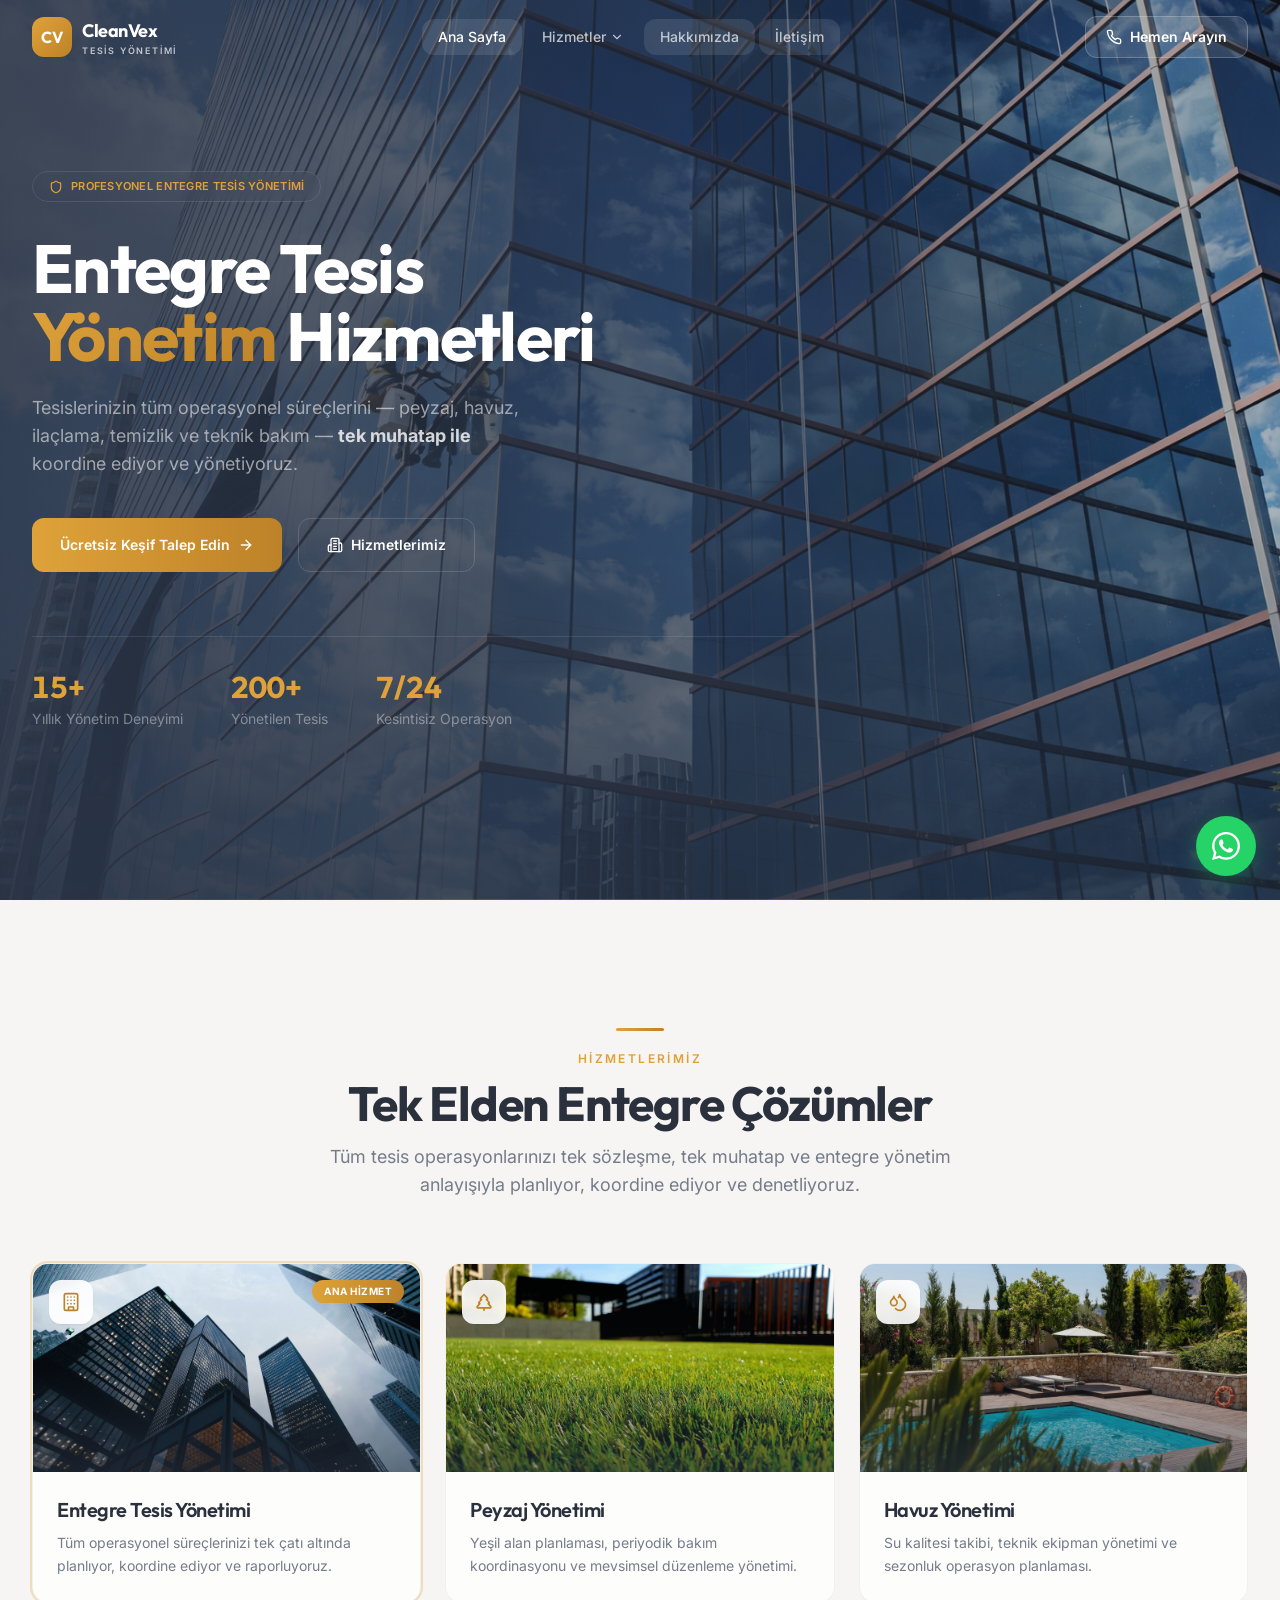
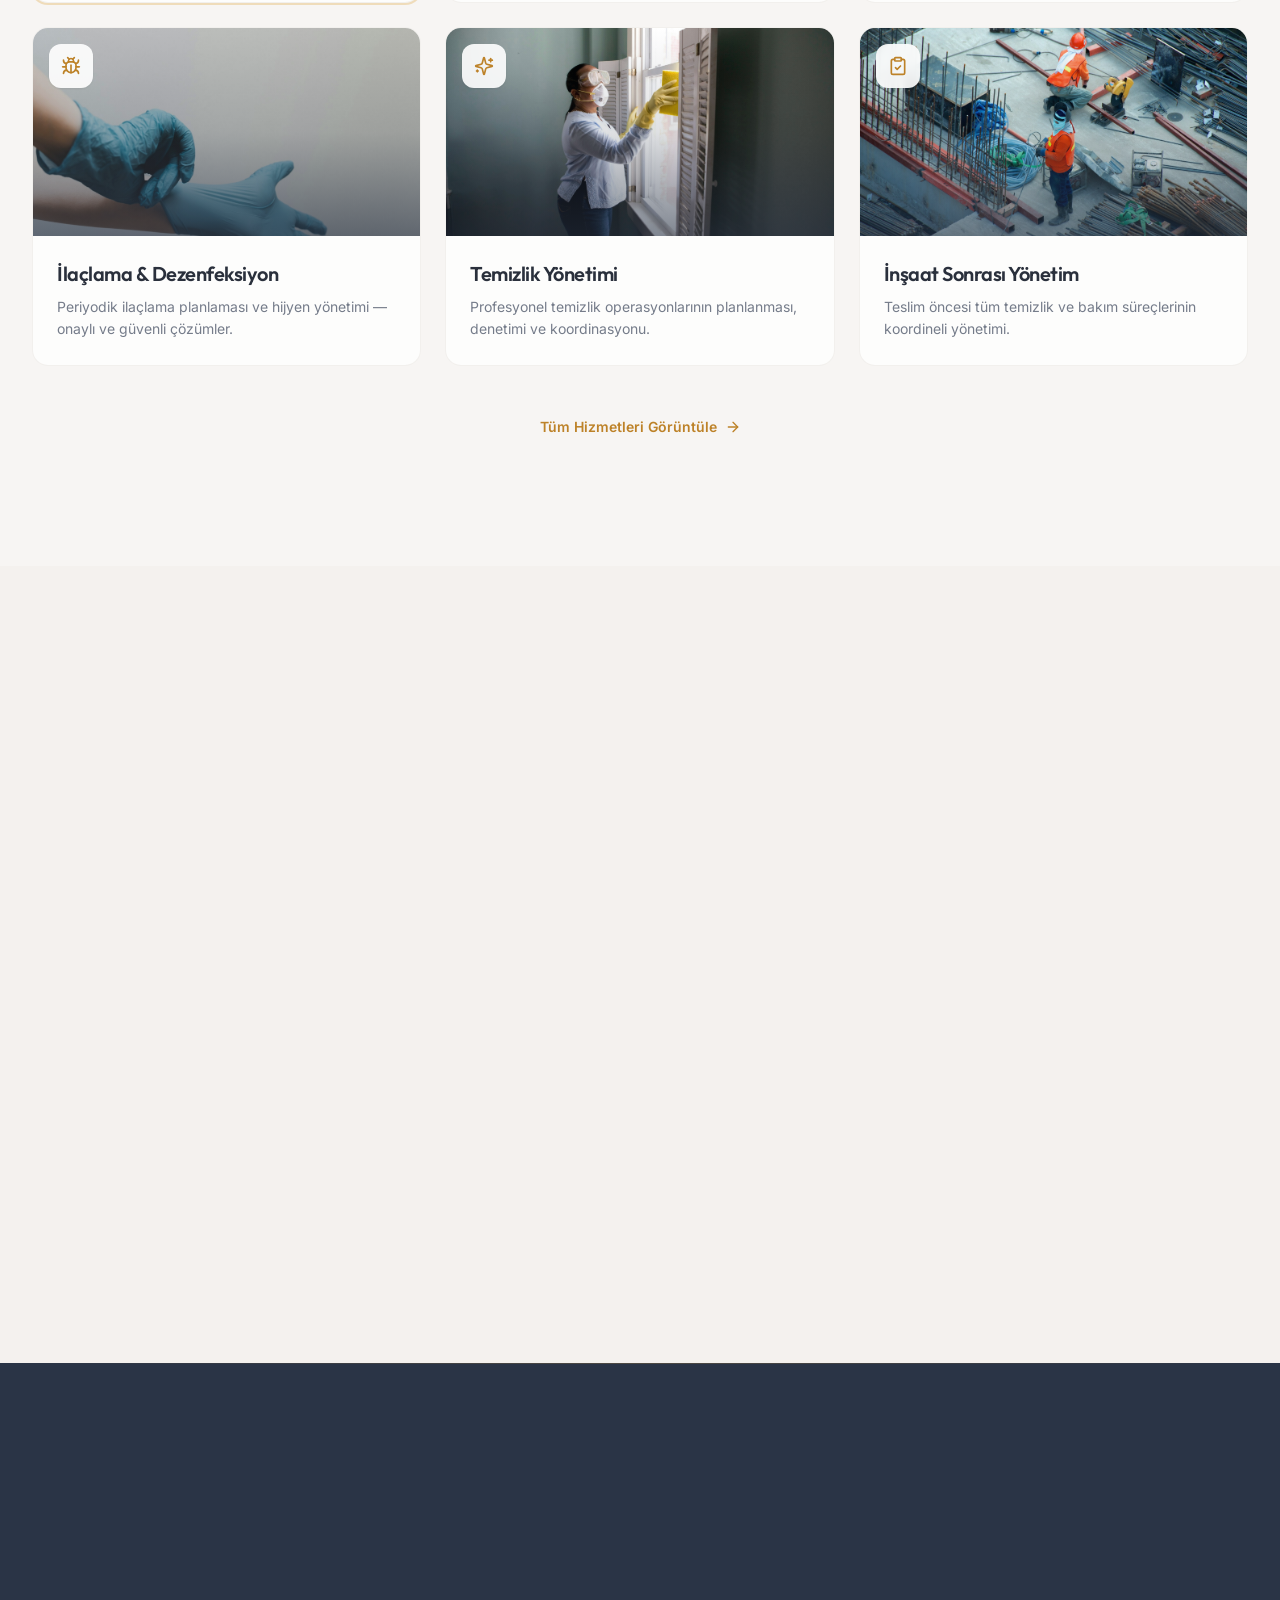
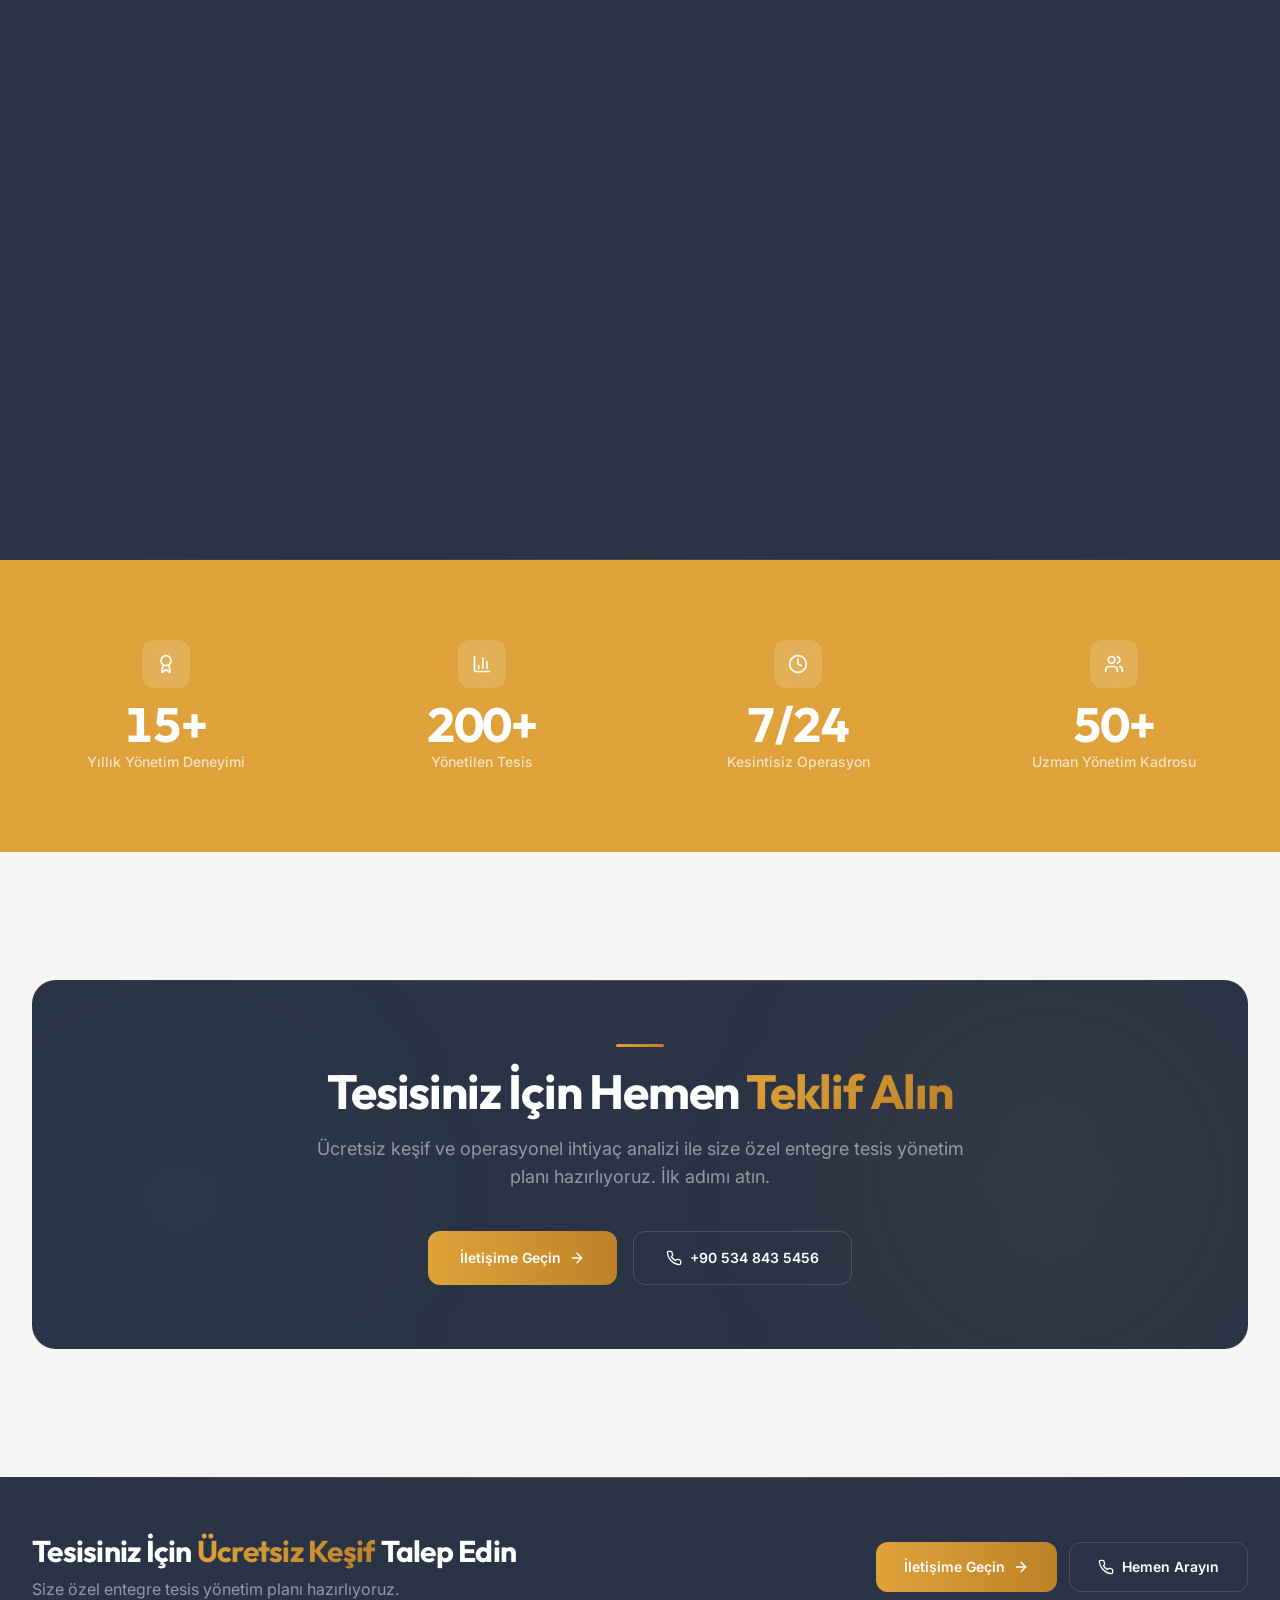
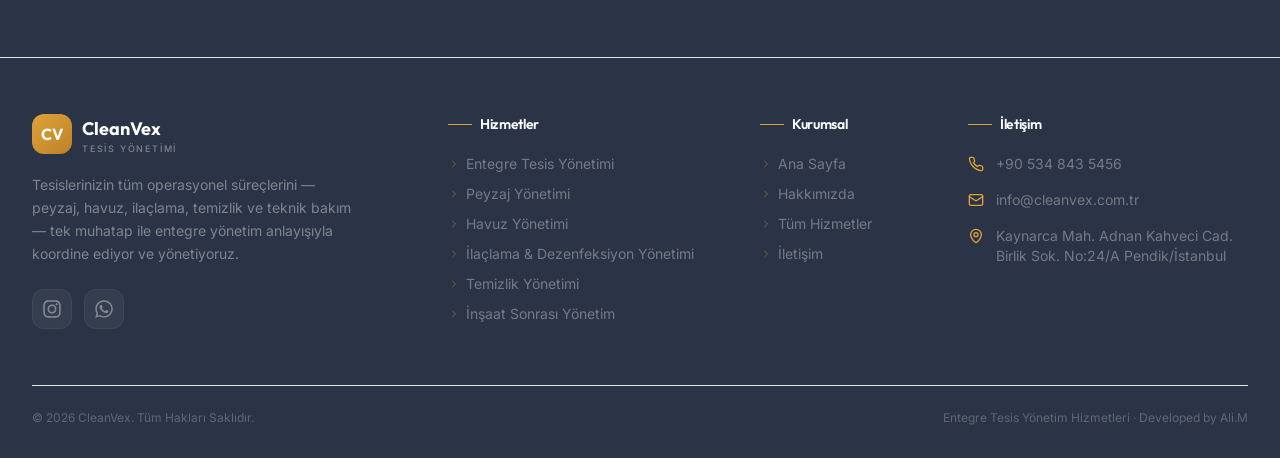
==== index.html @ 3279992d "Add files via upload" ====
<!doctype html>
<html lang="tr">
  <head>
    <meta charset="UTF-8" />
    <meta name="viewport" content="width=device-width, initial-scale=1.0" />
    <title>CleanVex — Entegre Tesis Yönetim Hizmetleri | Profesyonel Tesis Yönetimi</title>
    <meta name="description" content="CleanVex, tesislerinizin tüm operasyonel süreçlerini tek elden koordine eden profesyonel entegre tesis yönetim firmasıdır. Peyzaj, havuz, ilaçlama, temizlik ve teknik bakım — İstanbul merkezli, Türkiye genelinde hizmet." />
    <meta name="author" content="CleanVex - Entegre Tesis Yönetimi | Developed by Ali.M" />
    <meta name="keywords" content="entegre tesis yönetimi, profesyonel tesis yönetimi, facility management, operasyonel yönetim, peyzaj bakımı, havuz bakımı, ilaçlama, İstanbul, CleanVex" />

    <meta name="robots" content="index, follow" />
    <link rel="canonical" href="https://cleanvex.com.tr/" />

    <meta property="og:title" content="CleanVex — Profesyonel Entegre Tesis Yönetim Hizmetleri" />
    <meta property="og:description" content="Tesislerinizin tüm operasyonel süreçlerini tek muhatap, tek sözleşme ile koordine ediyor ve yönetiyoruz." />
    <meta property="og:type" content="website" />
    <meta property="og:url" content="https://cleanvex.com.tr" />
    <meta property="og:locale" content="tr_TR" />
    <meta property="og:site_name" content="CleanVex" />
    <meta property="og:image" content="https://cleanvex.com.tr/images/og-image.jpg" />

    <meta name="twitter:card" content="summary_large_image" />
    <meta name="twitter:title" content="CleanVex — Profesyonel Entegre Tesis Yönetim Hizmetleri" />
    <meta name="twitter:description" content="Tesislerinizin tüm operasyonel süreçlerini tek muhatap ile koordine ediyor ve yönetiyoruz." />
    <meta name="twitter:image" content="https://cleanvex.com.tr/images/og-image.jpg" />

    <link rel="icon" type="image/svg+xml" href="/favicon.svg" />
    <link rel="icon" type="image/x-icon" href="/favicon.ico" />
    <link rel="preconnect" href="https://fonts.googleapis.com" />
    <link rel="preconnect" href="https://fonts.gstatic.com" crossorigin />
    <script type="module" crossorigin src="/assets/index-vwR0eNtd.js"></script>
    <link rel="stylesheet" crossorigin href="/assets/index-T1l0cd9l.css">
  </head>

  <body>
    <div id="root"></div>
  </body>
</html>
---- assets/index-T1l0cd9l.css ----
@import"https://fonts.googleapis.com/css2?family=Inter:wght@300;400;500;600;700;800&family=Outfit:wght@400;500;600;700;800&display=swap";*,:before,:after{--tw-border-spacing-x: 0;--tw-border-spacing-y: 0;--tw-translate-x: 0;--tw-translate-y: 0;--tw-rotate: 0;--tw-skew-x: 0;--tw-skew-y: 0;--tw-scale-x: 1;--tw-scale-y: 1;--tw-pan-x: ;--tw-pan-y: ;--tw-pinch-zoom: ;--tw-scroll-snap-strictness: proximity;--tw-gradient-from-position: ;--tw-gradient-via-position: ;--tw-gradient-to-position: ;--tw-ordinal: ;--tw-slashed-zero: ;--tw-numeric-figure: ;--tw-numeric-spacing: ;--tw-numeric-fraction: ;--tw-ring-inset: ;--tw-ring-offset-width: 0px;--tw-ring-offset-color: #fff;--tw-ring-color: rgb(59 130 246 / .5);--tw-ring-offset-shadow: 0 0 #0000;--tw-ring-shadow: 0 0 #0000;--tw-shadow: 0 0 #0000;--tw-shadow-colored: 0 0 #0000;--tw-blur: ;--tw-brightness: ;--tw-contrast: ;--tw-grayscale: ;--tw-hue-rotate: ;--tw-invert: ;--tw-saturate: ;--tw-sepia: ;--tw-drop-shadow: ;--tw-backdrop-blur: ;--tw-backdrop-brightness: ;--tw-backdrop-contrast: ;--tw-backdrop-grayscale: ;--tw-backdrop-hue-rotate: ;--tw-backdrop-invert: ;--tw-backdrop-opacity: ;--tw-backdrop-saturate: ;--tw-backdrop-sepia: ;--tw-contain-size: ;--tw-contain-layout: ;--tw-contain-paint: ;--tw-contain-style: }::backdrop{--tw-border-spacing-x: 0;--tw-border-spacing-y: 0;--tw-translate-x: 0;--tw-translate-y: 0;--tw-rotate: 0;--tw-skew-x: 0;--tw-skew-y: 0;--tw-scale-x: 1;--tw-scale-y: 1;--tw-pan-x: ;--tw-pan-y: ;--tw-pinch-zoom: ;--tw-scroll-snap-strictness: proximity;--tw-gradient-from-position: ;--tw-gradient-via-position: ;--tw-gradient-to-position: ;--tw-ordinal: ;--tw-slashed-zero: ;--tw-numeric-figure: ;--tw-numeric-spacing: ;--tw-numeric-fraction: ;--tw-ring-inset: ;--tw-ring-offset-width: 0px;--tw-ring-offset-color: #fff;--tw-ring-color: rgb(59 130 246 / .5);--tw-ring-offset-shadow: 0 0 #0000;--tw-ring-shadow: 0 0 #0000;--tw-shadow: 0 0 #0000;--tw-shadow-colored: 0 0 #0000;--tw-blur: ;--tw-brightness: ;--tw-contrast: ;--tw-grayscale: ;--tw-hue-rotate: ;--tw-invert: ;--tw-saturate: ;--tw-sepia: ;--tw-drop-shadow: ;--tw-backdrop-blur: ;--tw-backdrop-brightness: ;--tw-backdrop-contrast: ;--tw-backdrop-grayscale: ;--tw-backdrop-hue-rotate: ;--tw-backdrop-invert: ;--tw-backdrop-opacity: ;--tw-backdrop-saturate: ;--tw-backdrop-sepia: ;--tw-contain-size: ;--tw-contain-layout: ;--tw-contain-paint: ;--tw-contain-style: }*,:before,:after{box-sizing:border-box;border-width:0;border-style:solid;border-color:#e5e7eb}:before,:after{--tw-content: ""}html,:host{line-height:1.5;-webkit-text-size-adjust:100%;-moz-tab-size:4;-o-tab-size:4;tab-size:4;font-family:Inter,system-ui,sans-serif;font-feature-settings:normal;font-variation-settings:normal;-webkit-tap-highlight-color:transparent}body{margin:0;line-height:inherit}hr{height:0;color:inherit;border-top-width:1px}abbr:where([title]){-webkit-text-decoration:underline dotted;text-decoration:underline dotted}h1,h2,h3,h4,h5,h6{font-size:inherit;font-weight:inherit}a{color:inherit;text-decoration:inherit}b,strong{font-weight:bolder}code,kbd,samp,pre{font-family:ui-monospace,SFMono-Regular,Menlo,Monaco,Consolas,Liberation Mono,Courier New,monospace;font-feature-settings:normal;font-variation-settings:normal;font-size:1em}small{font-size:80%}sub,sup{font-size:75%;line-height:0;position:relative;vertical-align:baseline}sub{bottom:-.25em}sup{top:-.5em}table{text-indent:0;border-color:inherit;border-collapse:collapse}button,input,optgroup,select,textarea{font-family:inherit;font-feature-settings:inherit;font-variation-settings:inherit;font-size:100%;font-weight:inherit;line-height:inherit;letter-spacing:inherit;color:inherit;margin:0;padding:0}button,select{text-transform:none}button,input:where([type=button]),input:where([type=reset]),input:where([type=submit]){-webkit-appearance:button;background-color:transparent;background-image:none}:-moz-focusring{outline:auto}:-moz-ui-invalid{box-shadow:none}progress{vertical-align:baseline}::-webkit-inner-spin-button,::-webkit-outer-spin-button{height:auto}[type=search]{-webkit-appearance:textfield;outline-offset:-2px}::-webkit-search-decoration{-webkit-appearance:none}::-webkit-file-upload-button{-webkit-appearance:button;font:inherit}summary{display:list-item}blockquote,dl,dd,h1,h2,h3,h4,h5,h6,hr,figure,p,pre{margin:0}fieldset{margin:0;padding:0}legend{padding:0}ol,ul,menu{list-style:none;margin:0;padding:0}dialog{padding:0}textarea{resize:vertical}input::-moz-placeholder,textarea::-moz-placeholder{opacity:1;color:#9ca3af}input::placeholder,textarea::placeholder{opacity:1;color:#9ca3af}button,[role=button]{cursor:pointer}:disabled{cursor:default}img,svg,video,canvas,audio,iframe,embed,object{display:block;vertical-align:middle}img,video{max-width:100%;height:auto}[hidden]:where(:not([hidden=until-found])){display:none}:root{--background: 36 20% 96%;--foreground: 220 18% 20%;--card: 36 18% 99%;--card-foreground: 220 18% 20%;--popover: 36 18% 99%;--popover-foreground: 220 18% 20%;--primary: 218 25% 22%;--primary-foreground: 36 20% 96%;--secondary: 36 22% 93%;--secondary-foreground: 218 20% 22%;--muted: 30 12% 91%;--muted-foreground: 220 8% 50%;--accent: 38 72% 55%;--accent-foreground: 220 22% 14%;--destructive: 0 72% 56%;--destructive-foreground: 0 0% 100%;--border: 30 14% 89%;--input: 30 14% 89%;--ring: 38 72% 55%;--radius: .75rem;--cv-navy: 218 25% 22%;--cv-navy-deep: 218 28% 16%;--cv-navy-light: 218 18% 32%;--cv-gold: 38 72% 55%;--cv-gold-light: 38 50% 93%;--cv-gold-dark: 36 65% 45%;--cv-emerald: 162 35% 42%;--cv-emerald-light: 162 28% 92%;--cv-teal: 172 35% 44%;--cv-warm-white: 36 20% 96%;--cv-warm-gray: 30 12% 91%;--cv-slate: 218 12% 45%;--sidebar-background: 0 0% 98%;--sidebar-foreground: 240 5.3% 26.1%;--sidebar-primary: 240 5.9% 10%;--sidebar-primary-foreground: 0 0% 98%;--sidebar-accent: 240 4.8% 95.9%;--sidebar-accent-foreground: 240 5.9% 10%;--sidebar-border: 220 13% 91%;--sidebar-ring: 217.2 91.2% 59.8%}*{border-color:hsl(var(--border))}body{background-color:hsl(var(--background));font-family:Inter,system-ui,sans-serif;color:hsl(var(--foreground));-webkit-font-smoothing:antialiased;-moz-osx-font-smoothing:grayscale}h1,h2,h3,h4,h5,h6{font-family:Outfit,system-ui,sans-serif;letter-spacing:-.025em}.container{width:100%;margin-right:auto;margin-left:auto;padding-right:2rem;padding-left:2rem}@media (min-width: 1400px){.container{max-width:1400px}}.sr-only{position:absolute;width:1px;height:1px;padding:0;margin:-1px;overflow:hidden;clip:rect(0,0,0,0);white-space:nowrap;border-width:0}.pointer-events-none{pointer-events:none}.pointer-events-auto{pointer-events:auto}.visible{visibility:visible}.invisible{visibility:hidden}.fixed{position:fixed}.absolute{position:absolute}.relative{position:relative}.inset-0{top:0;right:0;bottom:0;left:0}.inset-x-0{left:0;right:0}.inset-y-0{top:0;bottom:0}.-bottom-12{bottom:-3rem}.-bottom-3{bottom:-.75rem}.-bottom-6{bottom:-1.5rem}.-left-12{left:-3rem}.-left-3{left:-.75rem}.-right-12{right:-3rem}.-right-2{right:-.5rem}.-right-3{right:-.75rem}.-top-12{top:-3rem}.-top-3{top:-.75rem}.bottom-0{bottom:0}.bottom-4{bottom:1rem}.bottom-6{bottom:1.5rem}.left-0{left:0}.left-1{left:.25rem}.left-1\/2{left:50%}.left-2{left:.5rem}.left-4{left:1rem}.left-\[50\%\]{left:50%}.right-0{right:0}.right-1{right:.25rem}.right-2{right:.5rem}.right-3{right:.75rem}.right-4{right:1rem}.right-6{right:1.5rem}.right-\[10\%\]{right:10%}.top-0{top:0}.top-1\.5{top:.375rem}.top-1\/2{top:50%}.top-1\/4{top:25%}.top-2{top:.5rem}.top-3\.5{top:.875rem}.top-4{top:1rem}.top-\[1px\]{top:1px}.top-\[50\%\]{top:50%}.top-\[60\%\]{top:60%}.top-full{top:100%}.z-10{z-index:10}.z-20{z-index:20}.z-50{z-index:50}.z-\[100\]{z-index:100}.z-\[1\]{z-index:1}.z-\[60\]{z-index:60}.-mx-1{margin-left:-.25rem;margin-right:-.25rem}.mx-2{margin-left:.5rem;margin-right:.5rem}.mx-3\.5{margin-left:.875rem;margin-right:.875rem}.mx-auto{margin-left:auto;margin-right:auto}.my-0\.5{margin-top:.125rem;margin-bottom:.125rem}.my-1{margin-top:.25rem;margin-bottom:.25rem}.-ml-4{margin-left:-1rem}.-mt-4{margin-top:-1rem}.mb-0\.5{margin-bottom:.125rem}.mb-1{margin-bottom:.25rem}.mb-10{margin-bottom:2.5rem}.mb-14{margin-bottom:3.5rem}.mb-16{margin-bottom:4rem}.mb-2{margin-bottom:.5rem}.mb-3{margin-bottom:.75rem}.mb-4{margin-bottom:1rem}.mb-5{margin-bottom:1.25rem}.mb-6{margin-bottom:1.5rem}.mb-7{margin-bottom:1.75rem}.mb-8{margin-bottom:2rem}.ml-1{margin-left:.25rem}.ml-4{margin-left:1rem}.ml-auto{margin-left:auto}.mr-2{margin-right:.5rem}.mt-0\.5{margin-top:.125rem}.mt-1{margin-top:.25rem}.mt-1\.5{margin-top:.375rem}.mt-10{margin-top:2.5rem}.mt-12{margin-top:3rem}.mt-16{margin-top:4rem}.mt-2{margin-top:.5rem}.mt-24{margin-top:6rem}.mt-4{margin-top:1rem}.mt-auto{margin-top:auto}.block{display:block}.flex{display:flex}.inline-flex{display:inline-flex}.table{display:table}.grid{display:grid}.hidden{display:none}.aspect-square{aspect-ratio:1 / 1}.aspect-video{aspect-ratio:16 / 9}.size-4{width:1rem;height:1rem}.h-1\.5{height:.375rem}.h-10{height:2.5rem}.h-11{height:2.75rem}.h-12{height:3rem}.h-2{height:.5rem}.h-2\.5{height:.625rem}.h-20{height:5rem}.h-24{height:6rem}.h-3{height:.75rem}.h-3\.5{height:.875rem}.h-4{height:1rem}.h-5{height:1.25rem}.h-52{height:13rem}.h-6{height:1.5rem}.h-60{height:15rem}.h-64{height:16rem}.h-7{height:1.75rem}.h-8{height:2rem}.h-9{height:2.25rem}.h-\[1px\]{height:1px}.h-\[300px\]{height:300px}.h-\[380px\]{height:380px}.h-\[400px\]{height:400px}.h-\[500px\]{height:500px}.h-\[52px\]{height:52px}.h-\[600px\]{height:600px}.h-\[60px\]{height:60px}.h-\[var\(--radix-navigation-menu-viewport-height\)\]{height:var(--radix-navigation-menu-viewport-height)}.h-\[var\(--radix-select-trigger-height\)\]{height:var(--radix-select-trigger-height)}.h-auto{height:auto}.h-full{height:100%}.h-px{height:1px}.h-svh{height:100svh}.max-h-96{max-height:24rem}.max-h-\[300px\]{max-height:300px}.max-h-screen{max-height:100vh}.min-h-0{min-height:0px}.min-h-\[100px\]{min-height:100px}.min-h-\[240px\]{min-height:240px}.min-h-\[380px\]{min-height:380px}.min-h-\[80px\]{min-height:80px}.min-h-screen{min-height:100vh}.min-h-svh{min-height:100svh}.w-0{width:0px}.w-1{width:.25rem}.w-10{width:2.5rem}.w-11{width:2.75rem}.w-12{width:3rem}.w-2{width:.5rem}.w-2\.5{width:.625rem}.w-20{width:5rem}.w-24{width:6rem}.w-3{width:.75rem}.w-3\.5{width:.875rem}.w-3\/4{width:75%}.w-4{width:1rem}.w-5{width:1.25rem}.w-6{width:1.5rem}.w-64{width:16rem}.w-7{width:1.75rem}.w-72{width:18rem}.w-8{width:2rem}.w-9{width:2.25rem}.w-\[--sidebar-width\]{width:var(--sidebar-width)}.w-\[100px\]{width:100px}.w-\[1px\]{width:1px}.w-\[300px\]{width:300px}.w-\[320px\]{width:320px}.w-\[400px\]{width:400px}.w-\[500px\]{width:500px}.w-\[52px\]{width:52px}.w-\[600px\]{width:600px}.w-\[60px\]{width:60px}.w-\[85\%\]{width:85%}.w-auto{width:auto}.w-full{width:100%}.w-max{width:-moz-max-content;width:max-content}.w-px{width:1px}.min-w-0{min-width:0px}.min-w-5{min-width:1.25rem}.min-w-\[12rem\]{min-width:12rem}.min-w-\[260px\]{min-width:260px}.min-w-\[8rem\]{min-width:8rem}.min-w-\[var\(--radix-select-trigger-width\)\]{min-width:var(--radix-select-trigger-width)}.max-w-2xl{max-width:42rem}.max-w-\[--skeleton-width\]{max-width:var(--skeleton-width)}.max-w-\[380px\]{max-width:380px}.max-w-\[85\%\]{max-width:85%}.max-w-lg{max-width:32rem}.max-w-max{max-width:-moz-max-content;max-width:max-content}.max-w-md{max-width:28rem}.max-w-xl{max-width:36rem}.max-w-xs{max-width:20rem}.flex-1{flex:1 1 0%}.shrink-0{flex-shrink:0}.grow{flex-grow:1}.grow-0{flex-grow:0}.basis-full{flex-basis:100%}.caption-bottom{caption-side:bottom}.border-collapse{border-collapse:collapse}.-translate-x-1\/2{--tw-translate-x: -50%;transform:translate(var(--tw-translate-x),var(--tw-translate-y)) rotate(var(--tw-rotate)) skew(var(--tw-skew-x)) skewY(var(--tw-skew-y)) scaleX(var(--tw-scale-x)) scaleY(var(--tw-scale-y))}.-translate-x-px{--tw-translate-x: -1px;transform:translate(var(--tw-translate-x),var(--tw-translate-y)) rotate(var(--tw-rotate)) skew(var(--tw-skew-x)) skewY(var(--tw-skew-y)) scaleX(var(--tw-scale-x)) scaleY(var(--tw-scale-y))}.-translate-y-1\/2{--tw-translate-y: -50%;transform:translate(var(--tw-translate-x),var(--tw-translate-y)) rotate(var(--tw-rotate)) skew(var(--tw-skew-x)) skewY(var(--tw-skew-y)) scaleX(var(--tw-scale-x)) scaleY(var(--tw-scale-y))}.-translate-y-2{--tw-translate-y: -.5rem;transform:translate(var(--tw-translate-x),var(--tw-translate-y)) rotate(var(--tw-rotate)) skew(var(--tw-skew-x)) skewY(var(--tw-skew-y)) scaleX(var(--tw-scale-x)) scaleY(var(--tw-scale-y))}.translate-x-\[-50\%\]{--tw-translate-x: -50%;transform:translate(var(--tw-translate-x),var(--tw-translate-y)) rotate(var(--tw-rotate)) skew(var(--tw-skew-x)) skewY(var(--tw-skew-y)) scaleX(var(--tw-scale-x)) scaleY(var(--tw-scale-y))}.translate-x-px{--tw-translate-x: 1px;transform:translate(var(--tw-translate-x),var(--tw-translate-y)) rotate(var(--tw-rotate)) skew(var(--tw-skew-x)) skewY(var(--tw-skew-y)) scaleX(var(--tw-scale-x)) scaleY(var(--tw-scale-y))}.translate-y-0{--tw-translate-y: 0px;transform:translate(var(--tw-translate-x),var(--tw-translate-y)) rotate(var(--tw-rotate)) skew(var(--tw-skew-x)) skewY(var(--tw-skew-y)) scaleX(var(--tw-scale-x)) scaleY(var(--tw-scale-y))}.translate-y-2{--tw-translate-y: .5rem;transform:translate(var(--tw-translate-x),var(--tw-translate-y)) rotate(var(--tw-rotate)) skew(var(--tw-skew-x)) skewY(var(--tw-skew-y)) scaleX(var(--tw-scale-x)) scaleY(var(--tw-scale-y))}.translate-y-\[-50\%\]{--tw-translate-y: -50%;transform:translate(var(--tw-translate-x),var(--tw-translate-y)) rotate(var(--tw-rotate)) skew(var(--tw-skew-x)) skewY(var(--tw-skew-y)) scaleX(var(--tw-scale-x)) scaleY(var(--tw-scale-y))}.rotate-180{--tw-rotate: 180deg;transform:translate(var(--tw-translate-x),var(--tw-translate-y)) rotate(var(--tw-rotate)) skew(var(--tw-skew-x)) skewY(var(--tw-skew-y)) scaleX(var(--tw-scale-x)) scaleY(var(--tw-scale-y))}.rotate-45{--tw-rotate: 45deg;transform:translate(var(--tw-translate-x),var(--tw-translate-y)) rotate(var(--tw-rotate)) skew(var(--tw-skew-x)) skewY(var(--tw-skew-y)) scaleX(var(--tw-scale-x)) scaleY(var(--tw-scale-y))}.rotate-90{--tw-rotate: 90deg;transform:translate(var(--tw-translate-x),var(--tw-translate-y)) rotate(var(--tw-rotate)) skew(var(--tw-skew-x)) skewY(var(--tw-skew-y)) scaleX(var(--tw-scale-x)) scaleY(var(--tw-scale-y))}.scale-105{--tw-scale-x: 1.05;--tw-scale-y: 1.05;transform:translate(var(--tw-translate-x),var(--tw-translate-y)) rotate(var(--tw-rotate)) skew(var(--tw-skew-x)) skewY(var(--tw-skew-y)) scaleX(var(--tw-scale-x)) scaleY(var(--tw-scale-y))}.transform{transform:translate(var(--tw-translate-x),var(--tw-translate-y)) rotate(var(--tw-rotate)) skew(var(--tw-skew-x)) skewY(var(--tw-skew-y)) scaleX(var(--tw-scale-x)) scaleY(var(--tw-scale-y))}@keyframes pulse{50%{opacity:.5}}.animate-pulse{animation:pulse 2s cubic-bezier(.4,0,.6,1) infinite}@keyframes spin{to{transform:rotate(360deg)}}.animate-spin{animation:spin 1s linear infinite}.cursor-default{cursor:default}.cursor-pointer{cursor:pointer}.touch-none{touch-action:none}.select-none{-webkit-user-select:none;-moz-user-select:none;user-select:none}.resize-none{resize:none}.list-none{list-style-type:none}.grid-cols-2{grid-template-columns:repeat(2,minmax(0,1fr))}.flex-row{flex-direction:row}.flex-col{flex-direction:column}.flex-col-reverse{flex-direction:column-reverse}.flex-wrap{flex-wrap:wrap}.items-start{align-items:flex-start}.items-end{align-items:flex-end}.items-center{align-items:center}.items-stretch{align-items:stretch}.justify-center{justify-content:center}.justify-between{justify-content:space-between}.gap-0{gap:0px}.gap-0\.5{gap:.125rem}.gap-1{gap:.25rem}.gap-1\.5{gap:.375rem}.gap-10{gap:2.5rem}.gap-12{gap:3rem}.gap-2{gap:.5rem}.gap-2\.5{gap:.625rem}.gap-3{gap:.75rem}.gap-4{gap:1rem}.gap-5{gap:1.25rem}.gap-6{gap:1.5rem}.gap-8{gap:2rem}.space-x-1>:not([hidden])~:not([hidden]){--tw-space-x-reverse: 0;margin-right:calc(.25rem * var(--tw-space-x-reverse));margin-left:calc(.25rem * calc(1 - var(--tw-space-x-reverse)))}.space-x-4>:not([hidden])~:not([hidden]){--tw-space-x-reverse: 0;margin-right:calc(1rem * var(--tw-space-x-reverse));margin-left:calc(1rem * calc(1 - var(--tw-space-x-reverse)))}.space-y-1>:not([hidden])~:not([hidden]){--tw-space-y-reverse: 0;margin-top:calc(.25rem * calc(1 - var(--tw-space-y-reverse)));margin-bottom:calc(.25rem * var(--tw-space-y-reverse))}.space-y-1\.5>:not([hidden])~:not([hidden]){--tw-space-y-reverse: 0;margin-top:calc(.375rem * calc(1 - var(--tw-space-y-reverse)));margin-bottom:calc(.375rem * var(--tw-space-y-reverse))}.space-y-2>:not([hidden])~:not([hidden]){--tw-space-y-reverse: 0;margin-top:calc(.5rem * calc(1 - var(--tw-space-y-reverse)));margin-bottom:calc(.5rem * var(--tw-space-y-reverse))}.space-y-3>:not([hidden])~:not([hidden]){--tw-space-y-reverse: 0;margin-top:calc(.75rem * calc(1 - var(--tw-space-y-reverse)));margin-bottom:calc(.75rem * var(--tw-space-y-reverse))}.space-y-4>:not([hidden])~:not([hidden]){--tw-space-y-reverse: 0;margin-top:calc(1rem * calc(1 - var(--tw-space-y-reverse)));margin-bottom:calc(1rem * var(--tw-space-y-reverse))}.space-y-6>:not([hidden])~:not([hidden]){--tw-space-y-reverse: 0;margin-top:calc(1.5rem * calc(1 - var(--tw-space-y-reverse)));margin-bottom:calc(1.5rem * var(--tw-space-y-reverse))}.overflow-auto{overflow:auto}.overflow-hidden{overflow:hidden}.overflow-y-auto{overflow-y:auto}.overflow-x-hidden{overflow-x:hidden}.whitespace-nowrap{white-space:nowrap}.break-words{overflow-wrap:break-word}.rounded-2xl{border-radius:1rem}.rounded-3xl{border-radius:1.5rem}.rounded-\[2px\]{border-radius:2px}.rounded-\[inherit\]{border-radius:inherit}.rounded-full{border-radius:9999px}.rounded-lg{border-radius:var(--radius)}.rounded-md{border-radius:calc(var(--radius) - 2px)}.rounded-sm{border-radius:calc(var(--radius) - 4px)}.rounded-xl{border-radius:.75rem}.rounded-t-\[10px\]{border-top-left-radius:10px;border-top-right-radius:10px}.rounded-tl-none{border-top-left-radius:0}.rounded-tl-sm{border-top-left-radius:calc(var(--radius) - 4px)}.border{border-width:1px}.border-2{border-width:2px}.border-\[1\.5px\]{border-width:1.5px}.border-y{border-top-width:1px;border-bottom-width:1px}.border-b{border-bottom-width:1px}.border-l{border-left-width:1px}.border-l-2{border-left-width:2px}.border-r{border-right-width:1px}.border-t{border-top-width:1px}.border-dashed{border-style:dashed}.border-\[--color-border\]{border-color:var(--color-border)}.border-border{border-color:hsl(var(--border))}.border-border\/40{border-color:hsl(var(--border) / .4)}.border-border\/50{border-color:hsl(var(--border) / .5)}.border-border\/60{border-color:hsl(var(--border) / .6)}.border-cv-gold\/20{border-color:hsl(var(--cv-gold) / .2)}.border-destructive{border-color:hsl(var(--destructive))}.border-destructive\/50{border-color:hsl(var(--destructive) / .5)}.border-input{border-color:hsl(var(--input))}.border-primary{border-color:hsl(var(--primary))}.border-sidebar-border{border-color:hsl(var(--sidebar-border))}.border-transparent{border-color:transparent}.border-white\/10{border-color:#ffffff1a}.border-white\/15{border-color:#ffffff26}.border-white\/20{border-color:#fff3}.border-white\/5{border-color:#ffffff0d}.border-l-transparent{border-left-color:transparent}.border-t-transparent{border-top-color:transparent}.bg-\[\#075E54\]{--tw-bg-opacity: 1;background-color:rgb(7 94 84 / var(--tw-bg-opacity, 1))}.bg-\[\#25D366\]{--tw-bg-opacity: 1;background-color:rgb(37 211 102 / var(--tw-bg-opacity, 1))}.bg-\[\#ECE5DD\]{--tw-bg-opacity: 1;background-color:rgb(236 229 221 / var(--tw-bg-opacity, 1))}.bg-\[--color-bg\]{background-color:var(--color-bg)}.bg-accent{background-color:hsl(var(--accent))}.bg-background{background-color:hsl(var(--background))}.bg-background\/95{background-color:hsl(var(--background) / .95)}.bg-black\/40{background-color:#0006}.bg-black\/80{background-color:#000c}.bg-border{background-color:hsl(var(--border))}.bg-card{background-color:hsl(var(--card))}.bg-cv-gold{background-color:hsl(var(--cv-gold))}.bg-cv-gold\/10{background-color:hsl(var(--cv-gold) / .1)}.bg-cv-gold\/5{background-color:hsl(var(--cv-gold) / .05)}.bg-cv-navy{background-color:hsl(var(--cv-navy))}.bg-cv-teal\/5{background-color:hsl(var(--cv-teal) / .05)}.bg-destructive{background-color:hsl(var(--destructive))}.bg-foreground{background-color:hsl(var(--foreground))}.bg-muted{background-color:hsl(var(--muted))}.bg-muted\/50{background-color:hsl(var(--muted) / .5)}.bg-popover{background-color:hsl(var(--popover))}.bg-primary{background-color:hsl(var(--primary))}.bg-secondary{background-color:hsl(var(--secondary))}.bg-secondary\/40{background-color:hsl(var(--secondary) / .4)}.bg-secondary\/50{background-color:hsl(var(--secondary) / .5)}.bg-secondary\/60{background-color:hsl(var(--secondary) / .6)}.bg-secondary\/70{background-color:hsl(var(--secondary) / .7)}.bg-sidebar{background-color:hsl(var(--sidebar-background))}.bg-sidebar-border{background-color:hsl(var(--sidebar-border))}.bg-transparent{background-color:transparent}.bg-white{--tw-bg-opacity: 1;background-color:rgb(255 255 255 / var(--tw-bg-opacity, 1))}.bg-white\/10{background-color:#ffffff1a}.bg-white\/15{background-color:#ffffff26}.bg-white\/20{background-color:#fff3}.bg-white\/5{background-color:#ffffff0d}.bg-white\/90{background-color:#ffffffe6}.bg-\[url\(\'data\:image\/svg\+xml\,\%3Csvg\%20width\%3D\%2260\%22\%20height\%3D\%2260\%22\%20viewBox\%3D\%220\%200\%2060\%2060\%22\%20xmlns\%3D\%22http\%3A\/\/www\.w3\.org\/2000\/svg\%22\%3E\%3Cg\%20fill\%3D\%22none\%22\%20fill-rule\%3D\%22evenodd\%22\%3E\%3Cg\%20fill\%3D\%22\%23ffffff\%22\%20fill-opacity\%3D\%220\.05\%22\%3E\%3Cpath\%20d\%3D\%22M36\%2034v-4h-2v4h-4v2h4v4h2v-4h4v-2h-4zm0-30V0h-2v4h-4v2h4v4h2V6h4V4h-4zM6\%2034v-4H4v4H0v2h4v4h2v-4h4v-2H6zM6\%204V0H4v4H0v2h4v4h2V6h4V4H6z\%22\/\%3E\%3C\/g\%3E\%3C\/g\%3E\%3C\/svg\%3E\'\)\]{background-image:url(data:image/svg+xml,%3Csvg%20width%3D%2260%22%20height%3D%2260%22%20viewBox%3D%220%200%2060%2060%22%20xmlns%3D%22http%3A//www.w3.org/2000/svg%22%3E%3Cg%20fill%3D%22none%22%20fill-rule%3D%22evenodd%22%3E%3Cg%20fill%3D%22%23ffffff%22%20fill-opacity%3D%220.05%22%3E%3Cpath%20d%3D%22M36%2034v-4h-2v4h-4v2h4v4h2v-4h4v-2h-4zm0-30V0h-2v4h-4v2h4v4h2V6h4V4h-4zM6%2034v-4H4v4H0v2h4v4h2v-4h4v-2H6zM6%204V0H4v4H0v2h4v4h2V6h4V4H6z%22/%3E%3C/g%3E%3C/g%3E%3C/svg%3E)}.bg-gradient-to-br{background-image:linear-gradient(to bottom right,var(--tw-gradient-stops))}.bg-gradient-to-r{background-image:linear-gradient(to right,var(--tw-gradient-stops))}.bg-gradient-to-t{background-image:linear-gradient(to top,var(--tw-gradient-stops))}.from-cv-gold{--tw-gradient-from: hsl(var(--cv-gold)) var(--tw-gradient-from-position);--tw-gradient-to: hsl(var(--cv-gold) / 0) var(--tw-gradient-to-position);--tw-gradient-stops: var(--tw-gradient-from), var(--tw-gradient-to)}.from-cv-gold\/30{--tw-gradient-from: hsl(var(--cv-gold) / .3) var(--tw-gradient-from-position);--tw-gradient-to: hsl(var(--cv-gold) / 0) var(--tw-gradient-to-position);--tw-gradient-stops: var(--tw-gradient-from), var(--tw-gradient-to)}.from-cv-navy-deep\/30{--tw-gradient-from: hsl(var(--cv-navy-deep) / .3) var(--tw-gradient-from-position);--tw-gradient-to: hsl(var(--cv-navy-deep) / 0) var(--tw-gradient-to-position);--tw-gradient-stops: var(--tw-gradient-from), var(--tw-gradient-to)}.from-cv-navy\/30{--tw-gradient-from: hsl(var(--cv-navy) / .3) var(--tw-gradient-from-position);--tw-gradient-to: hsl(var(--cv-navy) / 0) var(--tw-gradient-to-position);--tw-gradient-stops: var(--tw-gradient-from), var(--tw-gradient-to)}.from-cv-navy\/50{--tw-gradient-from: hsl(var(--cv-navy) / .5) var(--tw-gradient-from-position);--tw-gradient-to: hsl(var(--cv-navy) / 0) var(--tw-gradient-to-position);--tw-gradient-stops: var(--tw-gradient-from), var(--tw-gradient-to)}.from-cv-navy\/60{--tw-gradient-from: hsl(var(--cv-navy) / .6) var(--tw-gradient-from-position);--tw-gradient-to: hsl(var(--cv-navy) / 0) var(--tw-gradient-to-position);--tw-gradient-stops: var(--tw-gradient-from), var(--tw-gradient-to)}.from-cv-navy\/90{--tw-gradient-from: hsl(var(--cv-navy) / .9) var(--tw-gradient-from-position);--tw-gradient-to: hsl(var(--cv-navy) / 0) var(--tw-gradient-to-position);--tw-gradient-stops: var(--tw-gradient-from), var(--tw-gradient-to)}.from-transparent{--tw-gradient-from: transparent var(--tw-gradient-from-position);--tw-gradient-to: rgb(0 0 0 / 0) var(--tw-gradient-to-position);--tw-gradient-stops: var(--tw-gradient-from), var(--tw-gradient-to)}.via-cv-gold\/20{--tw-gradient-to: hsl(var(--cv-gold) / 0) var(--tw-gradient-to-position);--tw-gradient-stops: var(--tw-gradient-from), hsl(var(--cv-gold) / .2) var(--tw-gradient-via-position), var(--tw-gradient-to)}.via-cv-gold\/30{--tw-gradient-to: hsl(var(--cv-gold) / 0) var(--tw-gradient-to-position);--tw-gradient-stops: var(--tw-gradient-from), hsl(var(--cv-gold) / .3) var(--tw-gradient-via-position), var(--tw-gradient-to)}.via-cv-gold\/40{--tw-gradient-to: hsl(var(--cv-gold) / 0) var(--tw-gradient-to-position);--tw-gradient-stops: var(--tw-gradient-from), hsl(var(--cv-gold) / .4) var(--tw-gradient-via-position), var(--tw-gradient-to)}.via-cv-navy\/15{--tw-gradient-to: hsl(var(--cv-navy) / 0) var(--tw-gradient-to-position);--tw-gradient-stops: var(--tw-gradient-from), hsl(var(--cv-navy) / .15) var(--tw-gradient-via-position), var(--tw-gradient-to)}.via-cv-navy\/70{--tw-gradient-to: hsl(var(--cv-navy) / 0) var(--tw-gradient-to-position);--tw-gradient-stops: var(--tw-gradient-from), hsl(var(--cv-navy) / .7) var(--tw-gradient-via-position), var(--tw-gradient-to)}.via-transparent{--tw-gradient-to: rgb(0 0 0 / 0) var(--tw-gradient-to-position);--tw-gradient-stops: var(--tw-gradient-from), transparent var(--tw-gradient-via-position), var(--tw-gradient-to)}.to-cv-gold-dark{--tw-gradient-to: hsl(var(--cv-gold-dark)) var(--tw-gradient-to-position)}.to-cv-navy\/10{--tw-gradient-to: hsl(var(--cv-navy) / .1) var(--tw-gradient-to-position)}.to-cv-navy\/30{--tw-gradient-to: hsl(var(--cv-navy) / .3) var(--tw-gradient-to-position)}.to-cv-navy\/40{--tw-gradient-to: hsl(var(--cv-navy) / .4) var(--tw-gradient-to-position)}.to-transparent{--tw-gradient-to: transparent var(--tw-gradient-to-position)}.fill-current{fill:currentColor}.object-cover{-o-object-fit:cover;object-fit:cover}.p-0{padding:0}.p-1{padding:.25rem}.p-10{padding:2.5rem}.p-2{padding:.5rem}.p-2\.5{padding:.625rem}.p-3{padding:.75rem}.p-3\.5{padding:.875rem}.p-4{padding:1rem}.p-5{padding:1.25rem}.p-6{padding:1.5rem}.p-7{padding:1.75rem}.p-8{padding:2rem}.p-\[1px\]{padding:1px}.px-1{padding-left:.25rem;padding-right:.25rem}.px-2{padding-left:.5rem;padding-right:.5rem}.px-2\.5{padding-left:.625rem;padding-right:.625rem}.px-3{padding-left:.75rem;padding-right:.75rem}.px-4{padding-left:1rem;padding-right:1rem}.px-5{padding-left:1.25rem;padding-right:1.25rem}.px-6{padding-left:1.5rem;padding-right:1.5rem}.px-7{padding-left:1.75rem;padding-right:1.75rem}.px-8{padding-left:2rem;padding-right:2rem}.py-0\.5{padding-top:.125rem;padding-bottom:.125rem}.py-1{padding-top:.25rem;padding-bottom:.25rem}.py-1\.5{padding-top:.375rem;padding-bottom:.375rem}.py-10{padding-top:2.5rem;padding-bottom:2.5rem}.py-16{padding-top:4rem;padding-bottom:4rem}.py-2{padding-top:.5rem;padding-bottom:.5rem}.py-2\.5{padding-top:.625rem;padding-bottom:.625rem}.py-20{padding-top:5rem;padding-bottom:5rem}.py-24{padding-top:6rem;padding-bottom:6rem}.py-3{padding-top:.75rem;padding-bottom:.75rem}.py-3\.5{padding-top:.875rem;padding-bottom:.875rem}.py-4{padding-top:1rem;padding-bottom:1rem}.py-6{padding-top:1.5rem;padding-bottom:1.5rem}.pb-20{padding-bottom:5rem}.pb-24{padding-bottom:6rem}.pb-3{padding-bottom:.75rem}.pb-4{padding-bottom:1rem}.pb-8{padding-bottom:2rem}.pl-2\.5{padding-left:.625rem}.pl-4{padding-left:1rem}.pl-8{padding-left:2rem}.pr-2{padding-right:.5rem}.pr-2\.5{padding-right:.625rem}.pr-8{padding-right:2rem}.pt-0{padding-top:0}.pt-1{padding-top:.25rem}.pt-14{padding-top:3.5rem}.pt-2{padding-top:.5rem}.pt-3{padding-top:.75rem}.pt-32{padding-top:8rem}.pt-4{padding-top:1rem}.pt-40{padding-top:10rem}.pt-6{padding-top:1.5rem}.pt-8{padding-top:2rem}.text-left{text-align:left}.text-center{text-align:center}.text-right{text-align:right}.align-middle{vertical-align:middle}.font-display{font-family:Outfit,system-ui,sans-serif}.font-mono{font-family:ui-monospace,SFMono-Regular,Menlo,Monaco,Consolas,Liberation Mono,Courier New,monospace}.text-2xl{font-size:1.5rem;line-height:2rem}.text-3xl{font-size:1.875rem;line-height:2.25rem}.text-4xl{font-size:2.25rem;line-height:2.5rem}.text-5xl{font-size:3rem;line-height:1}.text-8xl{font-size:6rem;line-height:1}.text-\[0\.8rem\]{font-size:.8rem}.text-\[10px\]{font-size:10px}.text-\[11px\]{font-size:11px}.text-\[9px\]{font-size:9px}.text-base{font-size:1rem;line-height:1.5rem}.text-lg{font-size:1.125rem;line-height:1.75rem}.text-sm{font-size:.875rem;line-height:1.25rem}.text-xl{font-size:1.25rem;line-height:1.75rem}.text-xs{font-size:.75rem;line-height:1rem}.font-bold{font-weight:700}.font-medium{font-weight:500}.font-normal{font-weight:400}.font-semibold{font-weight:600}.uppercase{text-transform:uppercase}.tabular-nums{--tw-numeric-spacing: tabular-nums;font-variant-numeric:var(--tw-ordinal) var(--tw-slashed-zero) var(--tw-numeric-figure) var(--tw-numeric-spacing) var(--tw-numeric-fraction)}.leading-\[1\.06\]{line-height:1.06}.leading-\[1\.12\]{line-height:1.12}.leading-\[1\.1\]{line-height:1.1}.leading-none{line-height:1}.leading-relaxed{line-height:1.625}.leading-tight{line-height:1.25}.tracking-\[0\.2em\]{letter-spacing:.2em}.tracking-tight{letter-spacing:-.025em}.tracking-wide{letter-spacing:.025em}.tracking-wider{letter-spacing:.05em}.tracking-widest{letter-spacing:.1em}.text-accent-foreground{color:hsl(var(--accent-foreground))}.text-card-foreground{color:hsl(var(--card-foreground))}.text-current{color:currentColor}.text-cv-emerald{color:hsl(var(--cv-emerald))}.text-cv-gold{color:hsl(var(--cv-gold))}.text-cv-gold-dark{color:hsl(var(--cv-gold-dark))}.text-cv-gold\/20{color:hsl(var(--cv-gold) / .2)}.text-cv-gold\/40{color:hsl(var(--cv-gold) / .4)}.text-cv-navy{color:hsl(var(--cv-navy))}.text-destructive{color:hsl(var(--destructive))}.text-destructive-foreground{color:hsl(var(--destructive-foreground))}.text-foreground{color:hsl(var(--foreground))}.text-foreground\/50{color:hsl(var(--foreground) / .5)}.text-foreground\/70{color:hsl(var(--foreground) / .7)}.text-foreground\/80{color:hsl(var(--foreground) / .8)}.text-foreground\/85{color:hsl(var(--foreground) / .85)}.text-gray-400{--tw-text-opacity: 1;color:rgb(156 163 175 / var(--tw-text-opacity, 1))}.text-gray-800{--tw-text-opacity: 1;color:rgb(31 41 55 / var(--tw-text-opacity, 1))}.text-muted-foreground{color:hsl(var(--muted-foreground))}.text-muted-foreground\/50{color:hsl(var(--muted-foreground) / .5)}.text-popover-foreground{color:hsl(var(--popover-foreground))}.text-primary{color:hsl(var(--primary))}.text-primary-foreground{color:hsl(var(--primary-foreground))}.text-secondary-foreground{color:hsl(var(--secondary-foreground))}.text-sidebar-foreground{color:hsl(var(--sidebar-foreground))}.text-sidebar-foreground\/70{color:hsl(var(--sidebar-foreground) / .7)}.text-white{--tw-text-opacity: 1;color:rgb(255 255 255 / var(--tw-text-opacity, 1))}.text-white\/25{color:#ffffff40}.text-white\/35{color:#ffffff59}.text-white\/40{color:#fff6}.text-white\/45{color:#ffffff73}.text-white\/50{color:#ffffff80}.text-white\/55{color:#ffffff8c}.text-white\/60{color:#fff9}.text-white\/70{color:#ffffffb3}.text-white\/80{color:#fffc}.underline-offset-4{text-underline-offset:4px}.opacity-0{opacity:0}.opacity-100{opacity:1}.opacity-50{opacity:.5}.opacity-60{opacity:.6}.opacity-70{opacity:.7}.opacity-90{opacity:.9}.shadow-2xl{--tw-shadow: 0 25px 50px -12px rgb(0 0 0 / .25);--tw-shadow-colored: 0 25px 50px -12px var(--tw-shadow-color);box-shadow:var(--tw-ring-offset-shadow, 0 0 #0000),var(--tw-ring-shadow, 0 0 #0000),var(--tw-shadow)}.shadow-\[0_0_0_1px_hsl\(var\(--sidebar-border\)\)\]{--tw-shadow: 0 0 0 1px hsl(var(--sidebar-border));--tw-shadow-colored: 0 0 0 1px var(--tw-shadow-color);box-shadow:var(--tw-ring-offset-shadow, 0 0 #0000),var(--tw-ring-shadow, 0 0 #0000),var(--tw-shadow)}.shadow-\[0_12px_48px_hsl\(0_0\%_0\%\/0\.3\)\]{--tw-shadow: 0 12px 48px hsl(0 0% 0%/.3);--tw-shadow-colored: 0 12px 48px var(--tw-shadow-color);box-shadow:var(--tw-ring-offset-shadow, 0 0 #0000),var(--tw-ring-shadow, 0 0 #0000),var(--tw-shadow)}.shadow-\[0_12px_48px_hsl\(222_35\%_15\%\/0\.12\)\]{--tw-shadow: 0 12px 48px hsl(222 35% 15%/.12);--tw-shadow-colored: 0 12px 48px var(--tw-shadow-color);box-shadow:var(--tw-ring-offset-shadow, 0 0 #0000),var(--tw-ring-shadow, 0 0 #0000),var(--tw-shadow)}.shadow-\[0_1px_20px_hsl\(218_25\%_22\%\/0\.06\)\]{--tw-shadow: 0 1px 20px hsl(218 25% 22%/.06);--tw-shadow-colored: 0 1px 20px var(--tw-shadow-color);box-shadow:var(--tw-ring-offset-shadow, 0 0 #0000),var(--tw-ring-shadow, 0 0 #0000),var(--tw-shadow)}.shadow-\[0_2px_16px_hsl\(222_35\%_15\%\/0\.06\)\,0_12px_40px_hsl\(222_35\%_15\%\/0\.05\)\]{--tw-shadow: 0 2px 16px hsl(222 35% 15%/.06),0 12px 40px hsl(222 35% 15%/.05);--tw-shadow-colored: 0 2px 16px var(--tw-shadow-color), 0 12px 40px var(--tw-shadow-color);box-shadow:var(--tw-ring-offset-shadow, 0 0 #0000),var(--tw-ring-shadow, 0 0 #0000),var(--tw-shadow)}.shadow-\[0_2px_16px_hsl\(222_35\%_15\%\/0\.06\)\]{--tw-shadow: 0 2px 16px hsl(222 35% 15%/.06);--tw-shadow-colored: 0 2px 16px var(--tw-shadow-color);box-shadow:var(--tw-ring-offset-shadow, 0 0 #0000),var(--tw-ring-shadow, 0 0 #0000),var(--tw-shadow)}.shadow-\[0_4px_20px_hsl\(145_60\%_40\%\/0\.4\)\]{--tw-shadow: 0 4px 20px hsl(145 60% 40%/.4);--tw-shadow-colored: 0 4px 20px var(--tw-shadow-color);box-shadow:var(--tw-ring-offset-shadow, 0 0 #0000),var(--tw-ring-shadow, 0 0 #0000),var(--tw-shadow)}.shadow-\[0_8px_32px_hsl\(0_0\%_0\%\/0\.15\)\]{--tw-shadow: 0 8px 32px hsl(0 0% 0%/.15);--tw-shadow-colored: 0 8px 32px var(--tw-shadow-color);box-shadow:var(--tw-ring-offset-shadow, 0 0 #0000),var(--tw-ring-shadow, 0 0 #0000),var(--tw-shadow)}.shadow-\[0_8px_32px_hsl\(222_35\%_15\%\/0\.12\)\]{--tw-shadow: 0 8px 32px hsl(222 35% 15%/.12);--tw-shadow-colored: 0 8px 32px var(--tw-shadow-color);box-shadow:var(--tw-ring-offset-shadow, 0 0 #0000),var(--tw-ring-shadow, 0 0 #0000),var(--tw-shadow)}.shadow-lg{--tw-shadow: 0 10px 15px -3px rgb(0 0 0 / .1), 0 4px 6px -4px rgb(0 0 0 / .1);--tw-shadow-colored: 0 10px 15px -3px var(--tw-shadow-color), 0 4px 6px -4px var(--tw-shadow-color);box-shadow:var(--tw-ring-offset-shadow, 0 0 #0000),var(--tw-ring-shadow, 0 0 #0000),var(--tw-shadow)}.shadow-md{--tw-shadow: 0 4px 6px -1px rgb(0 0 0 / .1), 0 2px 4px -2px rgb(0 0 0 / .1);--tw-shadow-colored: 0 4px 6px -1px var(--tw-shadow-color), 0 2px 4px -2px var(--tw-shadow-color);box-shadow:var(--tw-ring-offset-shadow, 0 0 #0000),var(--tw-ring-shadow, 0 0 #0000),var(--tw-shadow)}.shadow-none{--tw-shadow: 0 0 #0000;--tw-shadow-colored: 0 0 #0000;box-shadow:var(--tw-ring-offset-shadow, 0 0 #0000),var(--tw-ring-shadow, 0 0 #0000),var(--tw-shadow)}.shadow-sm{--tw-shadow: 0 1px 2px 0 rgb(0 0 0 / .05);--tw-shadow-colored: 0 1px 2px 0 var(--tw-shadow-color);box-shadow:var(--tw-ring-offset-shadow, 0 0 #0000),var(--tw-ring-shadow, 0 0 #0000),var(--tw-shadow)}.shadow-xl{--tw-shadow: 0 20px 25px -5px rgb(0 0 0 / .1), 0 8px 10px -6px rgb(0 0 0 / .1);--tw-shadow-colored: 0 20px 25px -5px var(--tw-shadow-color), 0 8px 10px -6px var(--tw-shadow-color);box-shadow:var(--tw-ring-offset-shadow, 0 0 #0000),var(--tw-ring-shadow, 0 0 #0000),var(--tw-shadow)}.shadow-cv-gold\/20{--tw-shadow-color: hsl(var(--cv-gold) / .2);--tw-shadow: var(--tw-shadow-colored)}.outline-none{outline:2px solid transparent;outline-offset:2px}.outline{outline-style:solid}.ring-0{--tw-ring-offset-shadow: var(--tw-ring-inset) 0 0 0 var(--tw-ring-offset-width) var(--tw-ring-offset-color);--tw-ring-shadow: var(--tw-ring-inset) 0 0 0 calc(0px + var(--tw-ring-offset-width)) var(--tw-ring-color);box-shadow:var(--tw-ring-offset-shadow),var(--tw-ring-shadow),var(--tw-shadow, 0 0 #0000)}.ring-2{--tw-ring-offset-shadow: var(--tw-ring-inset) 0 0 0 var(--tw-ring-offset-width) var(--tw-ring-offset-color);--tw-ring-shadow: var(--tw-ring-inset) 0 0 0 calc(2px + var(--tw-ring-offset-width)) var(--tw-ring-color);box-shadow:var(--tw-ring-offset-shadow),var(--tw-ring-shadow),var(--tw-shadow, 0 0 #0000)}.ring-cv-gold\/25{--tw-ring-color: hsl(var(--cv-gold) / .25)}.ring-cv-gold\/30{--tw-ring-color: hsl(var(--cv-gold) / .3)}.ring-ring{--tw-ring-color: hsl(var(--ring))}.ring-sidebar-ring{--tw-ring-color: hsl(var(--sidebar-ring))}.ring-offset-background{--tw-ring-offset-color: hsl(var(--background))}.blur-\[100px\]{--tw-blur: blur(100px);filter:var(--tw-blur) var(--tw-brightness) var(--tw-contrast) var(--tw-grayscale) var(--tw-hue-rotate) var(--tw-invert) var(--tw-saturate) var(--tw-sepia) var(--tw-drop-shadow)}.blur-\[120px\]{--tw-blur: blur(120px);filter:var(--tw-blur) var(--tw-brightness) var(--tw-contrast) var(--tw-grayscale) var(--tw-hue-rotate) var(--tw-invert) var(--tw-saturate) var(--tw-sepia) var(--tw-drop-shadow)}.blur-\[150px\]{--tw-blur: blur(150px);filter:var(--tw-blur) var(--tw-brightness) var(--tw-contrast) var(--tw-grayscale) var(--tw-hue-rotate) var(--tw-invert) var(--tw-saturate) var(--tw-sepia) var(--tw-drop-shadow)}.filter{filter:var(--tw-blur) var(--tw-brightness) var(--tw-contrast) var(--tw-grayscale) var(--tw-hue-rotate) var(--tw-invert) var(--tw-saturate) var(--tw-sepia) var(--tw-drop-shadow)}.backdrop-blur-sm{--tw-backdrop-blur: blur(4px);-webkit-backdrop-filter:var(--tw-backdrop-blur) var(--tw-backdrop-brightness) var(--tw-backdrop-contrast) var(--tw-backdrop-grayscale) var(--tw-backdrop-hue-rotate) var(--tw-backdrop-invert) var(--tw-backdrop-opacity) var(--tw-backdrop-saturate) var(--tw-backdrop-sepia);backdrop-filter:var(--tw-backdrop-blur) var(--tw-backdrop-brightness) var(--tw-backdrop-contrast) var(--tw-backdrop-grayscale) var(--tw-backdrop-hue-rotate) var(--tw-backdrop-invert) var(--tw-backdrop-opacity) var(--tw-backdrop-saturate) var(--tw-backdrop-sepia)}.backdrop-blur-xl{--tw-backdrop-blur: blur(24px);-webkit-backdrop-filter:var(--tw-backdrop-blur) var(--tw-backdrop-brightness) var(--tw-backdrop-contrast) var(--tw-backdrop-grayscale) var(--tw-backdrop-hue-rotate) var(--tw-backdrop-invert) var(--tw-backdrop-opacity) var(--tw-backdrop-saturate) var(--tw-backdrop-sepia);backdrop-filter:var(--tw-backdrop-blur) var(--tw-backdrop-brightness) var(--tw-backdrop-contrast) var(--tw-backdrop-grayscale) var(--tw-backdrop-hue-rotate) var(--tw-backdrop-invert) var(--tw-backdrop-opacity) var(--tw-backdrop-saturate) var(--tw-backdrop-sepia)}.transition{transition-property:color,background-color,border-color,text-decoration-color,fill,stroke,opacity,box-shadow,transform,filter,-webkit-backdrop-filter;transition-property:color,background-color,border-color,text-decoration-color,fill,stroke,opacity,box-shadow,transform,filter,backdrop-filter;transition-property:color,background-color,border-color,text-decoration-color,fill,stroke,opacity,box-shadow,transform,filter,backdrop-filter,-webkit-backdrop-filter;transition-timing-function:cubic-bezier(.4,0,.2,1);transition-duration:.15s}.transition-\[left\,right\,width\]{transition-property:left,right,width;transition-timing-function:cubic-bezier(.4,0,.2,1);transition-duration:.15s}.transition-\[margin\,opa\]{transition-property:margin,opa;transition-timing-function:cubic-bezier(.4,0,.2,1);transition-duration:.15s}.transition-\[width\,height\,padding\]{transition-property:width,height,padding;transition-timing-function:cubic-bezier(.4,0,.2,1);transition-duration:.15s}.transition-\[width\]{transition-property:width;transition-timing-function:cubic-bezier(.4,0,.2,1);transition-duration:.15s}.transition-all{transition-property:all;transition-timing-function:cubic-bezier(.4,0,.2,1);transition-duration:.15s}.transition-colors{transition-property:color,background-color,border-color,text-decoration-color,fill,stroke;transition-timing-function:cubic-bezier(.4,0,.2,1);transition-duration:.15s}.transition-opacity{transition-property:opacity;transition-timing-function:cubic-bezier(.4,0,.2,1);transition-duration:.15s}.transition-shadow{transition-property:box-shadow;transition-timing-function:cubic-bezier(.4,0,.2,1);transition-duration:.15s}.transition-transform{transition-property:transform;transition-timing-function:cubic-bezier(.4,0,.2,1);transition-duration:.15s}.duration-1000{transition-duration:1s}.duration-200{transition-duration:.2s}.duration-300{transition-duration:.3s}.duration-500{transition-duration:.5s}.duration-700{transition-duration:.7s}.ease-in-out{transition-timing-function:cubic-bezier(.4,0,.2,1)}.ease-linear{transition-timing-function:linear}@keyframes enter{0%{opacity:var(--tw-enter-opacity, 1);transform:translate3d(var(--tw-enter-translate-x, 0),var(--tw-enter-translate-y, 0),0) scale3d(var(--tw-enter-scale, 1),var(--tw-enter-scale, 1),var(--tw-enter-scale, 1)) rotate(var(--tw-enter-rotate, 0))}}@keyframes exit{to{opacity:var(--tw-exit-opacity, 1);transform:translate3d(var(--tw-exit-translate-x, 0),var(--tw-exit-translate-y, 0),0) scale3d(var(--tw-exit-scale, 1),var(--tw-exit-scale, 1),var(--tw-exit-scale, 1)) rotate(var(--tw-exit-rotate, 0))}}.animate-in{animation-name:enter;animation-duration:.15s;--tw-enter-opacity: initial;--tw-enter-scale: initial;--tw-enter-rotate: initial;--tw-enter-translate-x: initial;--tw-enter-translate-y: initial}.fade-in-0{--tw-enter-opacity: 0}.fade-in-80{--tw-enter-opacity: .8}.zoom-in-95{--tw-enter-scale: .95}.duration-1000{animation-duration:1s}.duration-200{animation-duration:.2s}.duration-300{animation-duration:.3s}.duration-500{animation-duration:.5s}.duration-700{animation-duration:.7s}.ease-in-out{animation-timing-function:cubic-bezier(.4,0,.2,1)}.ease-linear{animation-timing-function:linear}.text-balance{text-wrap:balance}.text-pretty{text-wrap:pretty}@keyframes cv-fade-up{0%{opacity:0;transform:translateY(28px)}to{opacity:1;transform:translateY(0)}}@keyframes cv-fade-in{0%{opacity:0}to{opacity:1}}@keyframes cv-slide-left{0%{opacity:0;transform:translate(-32px)}to{opacity:1;transform:translate(0)}}@keyframes cv-slide-right{0%{opacity:0;transform:translate(32px)}to{opacity:1;transform:translate(0)}}@keyframes cv-scale-in{0%{opacity:0;transform:scale(.92)}to{opacity:1;transform:scale(1)}}@keyframes cv-counter{0%{opacity:0;transform:translateY(16px)}to{opacity:1;transform:translateY(0)}}@keyframes cv-gradient-shift{0%,to{background-position:0% 50%}50%{background-position:100% 50%}}@keyframes cv-float{0%,to{transform:translateY(0)}50%{transform:translateY(-8px)}}@keyframes cv-pulse-glow{0%,to{box-shadow:0 0 #eda71d4d}50%{box-shadow:0 0 0 12px #eda71d00}}@keyframes cv-marquee{0%{transform:translate(0)}to{transform:translate(-50%)}}html{scroll-behavior:smooth}::-webkit-scrollbar{width:6px}::-webkit-scrollbar-track{background:hsl(var(--background))}::-webkit-scrollbar-thumb{background:hsl(var(--cv-navy) / .15);border-radius:3px}::-webkit-scrollbar-thumb:hover{background:hsl(var(--cv-navy) / .25)}::-moz-selection{background:hsl(var(--cv-gold) / .25);color:hsl(var(--foreground))}::selection{background:hsl(var(--cv-gold) / .25);color:hsl(var(--foreground))}.cv-glass{background:hsl(var(--card) / .7);backdrop-filter:blur(16px) saturate(180%);-webkit-backdrop-filter:blur(16px) saturate(180%)}.cv-gradient-text{background:linear-gradient(135deg,hsl(var(--cv-gold)),#bd8228);-webkit-background-clip:text;-webkit-text-fill-color:transparent;background-clip:text}.cv-card-hover{transition:transform .4s cubic-bezier(.16,1,.3,1),box-shadow .4s cubic-bezier(.16,1,.3,1)}.cv-card-hover:hover{transform:translateY(-4px);box-shadow:0 12px 40px #2a344614,0 4px 12px #2a34460a}.cv-section-divider{width:48px;height:3px;background:linear-gradient(90deg,hsl(var(--cv-gold)),hsl(var(--cv-gold-dark)));border-radius:2px}.file\:border-0::file-selector-button{border-width:0px}.file\:bg-transparent::file-selector-button{background-color:transparent}.file\:text-sm::file-selector-button{font-size:.875rem;line-height:1.25rem}.file\:font-medium::file-selector-button{font-weight:500}.file\:text-foreground::file-selector-button{color:hsl(var(--foreground))}.placeholder\:text-muted-foreground::-moz-placeholder{color:hsl(var(--muted-foreground))}.placeholder\:text-muted-foreground::placeholder{color:hsl(var(--muted-foreground))}.placeholder\:text-muted-foreground\/60::-moz-placeholder{color:hsl(var(--muted-foreground) / .6)}.placeholder\:text-muted-foreground\/60::placeholder{color:hsl(var(--muted-foreground) / .6)}.after\:absolute:after{content:var(--tw-content);position:absolute}.after\:-inset-2:after{content:var(--tw-content);top:-.5rem;right:-.5rem;bottom:-.5rem;left:-.5rem}.after\:inset-y-0:after{content:var(--tw-content);top:0;bottom:0}.after\:left-1\/2:after{content:var(--tw-content);left:50%}.after\:w-1:after{content:var(--tw-content);width:.25rem}.after\:w-\[2px\]:after{content:var(--tw-content);width:2px}.after\:-translate-x-1\/2:after{content:var(--tw-content);--tw-translate-x: -50%;transform:translate(var(--tw-translate-x),var(--tw-translate-y)) rotate(var(--tw-rotate)) skew(var(--tw-skew-x)) skewY(var(--tw-skew-y)) scaleX(var(--tw-scale-x)) scaleY(var(--tw-scale-y))}.first\:rounded-l-md:first-child{border-top-left-radius:calc(var(--radius) - 2px);border-bottom-left-radius:calc(var(--radius) - 2px)}.first\:border-l:first-child{border-left-width:1px}.last\:rounded-r-md:last-child{border-top-right-radius:calc(var(--radius) - 2px);border-bottom-right-radius:calc(var(--radius) - 2px)}.focus-within\:relative:focus-within{position:relative}.focus-within\:z-20:focus-within{z-index:20}.hover\:scale-105:hover{--tw-scale-x: 1.05;--tw-scale-y: 1.05;transform:translate(var(--tw-translate-x),var(--tw-translate-y)) rotate(var(--tw-rotate)) skew(var(--tw-skew-x)) skewY(var(--tw-skew-y)) scaleX(var(--tw-scale-x)) scaleY(var(--tw-scale-y))}.hover\:border-cv-gold\/20:hover{border-color:hsl(var(--cv-gold) / .2)}.hover\:bg-\[\#20BD5A\]:hover{--tw-bg-opacity: 1;background-color:rgb(32 189 90 / var(--tw-bg-opacity, 1))}.hover\:bg-\[\#E4405F\]\/10:hover{background-color:#e4405f1a}.hover\:bg-accent:hover{background-color:hsl(var(--accent))}.hover\:bg-cv-gold\/10:hover{background-color:hsl(var(--cv-gold) / .1)}.hover\:bg-destructive\/80:hover{background-color:hsl(var(--destructive) / .8)}.hover\:bg-destructive\/90:hover{background-color:hsl(var(--destructive) / .9)}.hover\:bg-green-400\/10:hover{background-color:#4ade801a}.hover\:bg-green-500\/10:hover{background-color:#22c55e1a}.hover\:bg-muted:hover{background-color:hsl(var(--muted))}.hover\:bg-muted\/50:hover{background-color:hsl(var(--muted) / .5)}.hover\:bg-primary:hover{background-color:hsl(var(--primary))}.hover\:bg-primary\/80:hover{background-color:hsl(var(--primary) / .8)}.hover\:bg-primary\/90:hover{background-color:hsl(var(--primary) / .9)}.hover\:bg-secondary:hover{background-color:hsl(var(--secondary))}.hover\:bg-secondary\/80:hover{background-color:hsl(var(--secondary) / .8)}.hover\:bg-sidebar-accent:hover{background-color:hsl(var(--sidebar-accent))}.hover\:bg-white\/20:hover{background-color:#fff3}.hover\:bg-white\/5:hover{background-color:#ffffff0d}.hover\:text-\[\#E4405F\]:hover{--tw-text-opacity: 1;color:rgb(228 64 95 / var(--tw-text-opacity, 1))}.hover\:text-accent-foreground:hover{color:hsl(var(--accent-foreground))}.hover\:text-cv-gold:hover{color:hsl(var(--cv-gold))}.hover\:text-cv-gold-dark:hover{color:hsl(var(--cv-gold-dark))}.hover\:text-foreground:hover{color:hsl(var(--foreground))}.hover\:text-green-400:hover{--tw-text-opacity: 1;color:rgb(74 222 128 / var(--tw-text-opacity, 1))}.hover\:text-green-500:hover{--tw-text-opacity: 1;color:rgb(34 197 94 / var(--tw-text-opacity, 1))}.hover\:text-muted-foreground:hover{color:hsl(var(--muted-foreground))}.hover\:text-primary-foreground:hover{color:hsl(var(--primary-foreground))}.hover\:text-sidebar-accent-foreground:hover{color:hsl(var(--sidebar-accent-foreground))}.hover\:text-white:hover{--tw-text-opacity: 1;color:rgb(255 255 255 / var(--tw-text-opacity, 1))}.hover\:text-white\/80:hover{color:#fffc}.hover\:underline:hover{text-decoration-line:underline}.hover\:opacity-100:hover{opacity:1}.hover\:shadow-\[0_0_0_1px_hsl\(var\(--sidebar-accent\)\)\]:hover{--tw-shadow: 0 0 0 1px hsl(var(--sidebar-accent));--tw-shadow-colored: 0 0 0 1px var(--tw-shadow-color);box-shadow:var(--tw-ring-offset-shadow, 0 0 #0000),var(--tw-ring-shadow, 0 0 #0000),var(--tw-shadow)}.hover\:shadow-\[0_6px_28px_hsl\(145_60\%_40\%\/0\.5\)\]:hover{--tw-shadow: 0 6px 28px hsl(145 60% 40%/.5);--tw-shadow-colored: 0 6px 28px var(--tw-shadow-color);box-shadow:var(--tw-ring-offset-shadow, 0 0 #0000),var(--tw-ring-shadow, 0 0 #0000),var(--tw-shadow)}.hover\:shadow-lg:hover{--tw-shadow: 0 10px 15px -3px rgb(0 0 0 / .1), 0 4px 6px -4px rgb(0 0 0 / .1);--tw-shadow-colored: 0 10px 15px -3px var(--tw-shadow-color), 0 4px 6px -4px var(--tw-shadow-color);box-shadow:var(--tw-ring-offset-shadow, 0 0 #0000),var(--tw-ring-shadow, 0 0 #0000),var(--tw-shadow)}.hover\:shadow-xl:hover{--tw-shadow: 0 20px 25px -5px rgb(0 0 0 / .1), 0 8px 10px -6px rgb(0 0 0 / .1);--tw-shadow-colored: 0 20px 25px -5px var(--tw-shadow-color), 0 8px 10px -6px var(--tw-shadow-color);box-shadow:var(--tw-ring-offset-shadow, 0 0 #0000),var(--tw-ring-shadow, 0 0 #0000),var(--tw-shadow)}.hover\:shadow-cv-gold\/20:hover{--tw-shadow-color: hsl(var(--cv-gold) / .2);--tw-shadow: var(--tw-shadow-colored)}.hover\:shadow-cv-gold\/25:hover{--tw-shadow-color: hsl(var(--cv-gold) / .25);--tw-shadow: var(--tw-shadow-colored)}.hover\:shadow-cv-gold\/30:hover{--tw-shadow-color: hsl(var(--cv-gold) / .3);--tw-shadow: var(--tw-shadow-colored)}.hover\:after\:bg-sidebar-border:hover:after{content:var(--tw-content);background-color:hsl(var(--sidebar-border))}.focus\:border-cv-gold\/30:focus{border-color:hsl(var(--cv-gold) / .3)}.focus\:bg-accent:focus{background-color:hsl(var(--accent))}.focus\:bg-primary:focus{background-color:hsl(var(--primary))}.focus\:text-accent-foreground:focus{color:hsl(var(--accent-foreground))}.focus\:text-primary-foreground:focus{color:hsl(var(--primary-foreground))}.focus\:opacity-100:focus{opacity:1}.focus\:outline-none:focus{outline:2px solid transparent;outline-offset:2px}.focus\:ring-2:focus{--tw-ring-offset-shadow: var(--tw-ring-inset) 0 0 0 var(--tw-ring-offset-width) var(--tw-ring-offset-color);--tw-ring-shadow: var(--tw-ring-inset) 0 0 0 calc(2px + var(--tw-ring-offset-width)) var(--tw-ring-color);box-shadow:var(--tw-ring-offset-shadow),var(--tw-ring-shadow),var(--tw-shadow, 0 0 #0000)}.focus\:ring-cv-gold\/40:focus{--tw-ring-color: hsl(var(--cv-gold) / .4)}.focus\:ring-ring:focus{--tw-ring-color: hsl(var(--ring))}.focus\:ring-offset-2:focus{--tw-ring-offset-width: 2px}.focus-visible\:outline-none:focus-visible{outline:2px solid transparent;outline-offset:2px}.focus-visible\:ring-1:focus-visible{--tw-ring-offset-shadow: var(--tw-ring-inset) 0 0 0 var(--tw-ring-offset-width) var(--tw-ring-offset-color);--tw-ring-shadow: var(--tw-ring-inset) 0 0 0 calc(1px + var(--tw-ring-offset-width)) var(--tw-ring-color);box-shadow:var(--tw-ring-offset-shadow),var(--tw-ring-shadow),var(--tw-shadow, 0 0 #0000)}.focus-visible\:ring-2:focus-visible{--tw-ring-offset-shadow: var(--tw-ring-inset) 0 0 0 var(--tw-ring-offset-width) var(--tw-ring-offset-color);--tw-ring-shadow: var(--tw-ring-inset) 0 0 0 calc(2px + var(--tw-ring-offset-width)) var(--tw-ring-color);box-shadow:var(--tw-ring-offset-shadow),var(--tw-ring-shadow),var(--tw-shadow, 0 0 #0000)}.focus-visible\:ring-ring:focus-visible{--tw-ring-color: hsl(var(--ring))}.focus-visible\:ring-sidebar-ring:focus-visible{--tw-ring-color: hsl(var(--sidebar-ring))}.focus-visible\:ring-offset-1:focus-visible{--tw-ring-offset-width: 1px}.focus-visible\:ring-offset-2:focus-visible{--tw-ring-offset-width: 2px}.focus-visible\:ring-offset-background:focus-visible{--tw-ring-offset-color: hsl(var(--background))}.active\:scale-95:active{--tw-scale-x: .95;--tw-scale-y: .95;transform:translate(var(--tw-translate-x),var(--tw-translate-y)) rotate(var(--tw-rotate)) skew(var(--tw-skew-x)) skewY(var(--tw-skew-y)) scaleX(var(--tw-scale-x)) scaleY(var(--tw-scale-y))}.active\:scale-\[0\.97\]:active{--tw-scale-x: .97;--tw-scale-y: .97;transform:translate(var(--tw-translate-x),var(--tw-translate-y)) rotate(var(--tw-rotate)) skew(var(--tw-skew-x)) skewY(var(--tw-skew-y)) scaleX(var(--tw-scale-x)) scaleY(var(--tw-scale-y))}.active\:bg-sidebar-accent:active{background-color:hsl(var(--sidebar-accent))}.active\:text-sidebar-accent-foreground:active{color:hsl(var(--sidebar-accent-foreground))}.disabled\:pointer-events-none:disabled{pointer-events:none}.disabled\:cursor-not-allowed:disabled{cursor:not-allowed}.disabled\:opacity-50:disabled{opacity:.5}.disabled\:opacity-70:disabled{opacity:.7}.group\/menu-item:focus-within .group-focus-within\/menu-item\:opacity-100{opacity:1}.group:hover .group-hover\:translate-y-0{--tw-translate-y: 0px;transform:translate(var(--tw-translate-x),var(--tw-translate-y)) rotate(var(--tw-rotate)) skew(var(--tw-skew-x)) skewY(var(--tw-skew-y)) scaleX(var(--tw-scale-x)) scaleY(var(--tw-scale-y))}.group:hover .group-hover\:scale-105{--tw-scale-x: 1.05;--tw-scale-y: 1.05;transform:translate(var(--tw-translate-x),var(--tw-translate-y)) rotate(var(--tw-rotate)) skew(var(--tw-skew-x)) skewY(var(--tw-skew-y)) scaleX(var(--tw-scale-x)) scaleY(var(--tw-scale-y))}.group:hover .group-hover\:scale-110{--tw-scale-x: 1.1;--tw-scale-y: 1.1;transform:translate(var(--tw-translate-x),var(--tw-translate-y)) rotate(var(--tw-rotate)) skew(var(--tw-skew-x)) skewY(var(--tw-skew-y)) scaleX(var(--tw-scale-x)) scaleY(var(--tw-scale-y))}.group:hover .group-hover\:gap-3{gap:.75rem}.group:hover .group-hover\:bg-cv-gold\/20{background-color:hsl(var(--cv-gold) / .2)}.group:hover .group-hover\:text-cv-gold{color:hsl(var(--cv-gold))}.group:hover .group-hover\:text-cv-gold-dark{color:hsl(var(--cv-gold-dark))}.group:hover .group-hover\:text-foreground{color:hsl(var(--foreground))}.group\/menu-item:hover .group-hover\/menu-item\:opacity-100,.group:hover .group-hover\:opacity-100{opacity:1}.group:hover .group-hover\:shadow-md{--tw-shadow: 0 4px 6px -1px rgb(0 0 0 / .1), 0 2px 4px -2px rgb(0 0 0 / .1);--tw-shadow-colored: 0 4px 6px -1px var(--tw-shadow-color), 0 2px 4px -2px var(--tw-shadow-color);box-shadow:var(--tw-ring-offset-shadow, 0 0 #0000),var(--tw-ring-shadow, 0 0 #0000),var(--tw-shadow)}.group.destructive .group-\[\.destructive\]\:border-muted\/40{border-color:hsl(var(--muted) / .4)}.group.toaster .group-\[\.toaster\]\:border-border{border-color:hsl(var(--border))}.group.toast .group-\[\.toast\]\:bg-muted{background-color:hsl(var(--muted))}.group.toast .group-\[\.toast\]\:bg-primary{background-color:hsl(var(--primary))}.group.toaster .group-\[\.toaster\]\:bg-background{background-color:hsl(var(--background))}.group.destructive .group-\[\.destructive\]\:text-red-300{--tw-text-opacity: 1;color:rgb(252 165 165 / var(--tw-text-opacity, 1))}.group.toast .group-\[\.toast\]\:text-muted-foreground{color:hsl(var(--muted-foreground))}.group.toast .group-\[\.toast\]\:text-primary-foreground{color:hsl(var(--primary-foreground))}.group.toaster .group-\[\.toaster\]\:text-foreground{color:hsl(var(--foreground))}.group.toaster .group-\[\.toaster\]\:shadow-lg{--tw-shadow: 0 10px 15px -3px rgb(0 0 0 / .1), 0 4px 6px -4px rgb(0 0 0 / .1);--tw-shadow-colored: 0 10px 15px -3px var(--tw-shadow-color), 0 4px 6px -4px var(--tw-shadow-color);box-shadow:var(--tw-ring-offset-shadow, 0 0 #0000),var(--tw-ring-shadow, 0 0 #0000),var(--tw-shadow)}.group.destructive .group-\[\.destructive\]\:hover\:border-destructive\/30:hover{border-color:hsl(var(--destructive) / .3)}.group.destructive .group-\[\.destructive\]\:hover\:bg-destructive:hover{background-color:hsl(var(--destructive))}.group.destructive .group-\[\.destructive\]\:hover\:text-destructive-foreground:hover{color:hsl(var(--destructive-foreground))}.group.destructive .group-\[\.destructive\]\:hover\:text-red-50:hover{--tw-text-opacity: 1;color:rgb(254 242 242 / var(--tw-text-opacity, 1))}.group.destructive .group-\[\.destructive\]\:focus\:ring-destructive:focus{--tw-ring-color: hsl(var(--destructive))}.group.destructive .group-\[\.destructive\]\:focus\:ring-red-400:focus{--tw-ring-opacity: 1;--tw-ring-color: rgb(248 113 113 / var(--tw-ring-opacity, 1))}.group.destructive .group-\[\.destructive\]\:focus\:ring-offset-red-600:focus{--tw-ring-offset-color: #dc2626}.peer\/menu-button:hover~.peer-hover\/menu-button\:text-sidebar-accent-foreground{color:hsl(var(--sidebar-accent-foreground))}.peer:disabled~.peer-disabled\:cursor-not-allowed{cursor:not-allowed}.peer:disabled~.peer-disabled\:opacity-70{opacity:.7}.has-\[\[data-variant\=inset\]\]\:bg-sidebar:has([data-variant=inset]){background-color:hsl(var(--sidebar-background))}.has-\[\:disabled\]\:opacity-50:has(:disabled){opacity:.5}.group\/menu-item:has([data-sidebar=menu-action]) .group-has-\[\[data-sidebar\=menu-action\]\]\/menu-item\:pr-8{padding-right:2rem}.aria-disabled\:pointer-events-none[aria-disabled=true]{pointer-events:none}.aria-disabled\:opacity-50[aria-disabled=true]{opacity:.5}.aria-selected\:bg-accent[aria-selected=true]{background-color:hsl(var(--accent))}.aria-selected\:bg-accent\/50[aria-selected=true]{background-color:hsl(var(--accent) / .5)}.aria-selected\:text-accent-foreground[aria-selected=true]{color:hsl(var(--accent-foreground))}.aria-selected\:text-muted-foreground[aria-selected=true]{color:hsl(var(--muted-foreground))}.aria-selected\:opacity-100[aria-selected=true]{opacity:1}.aria-selected\:opacity-30[aria-selected=true]{opacity:.3}.data-\[disabled\=true\]\:pointer-events-none[data-disabled=true],.data-\[disabled\]\:pointer-events-none[data-disabled]{pointer-events:none}.data-\[panel-group-direction\=vertical\]\:h-px[data-panel-group-direction=vertical]{height:1px}.data-\[panel-group-direction\=vertical\]\:w-full[data-panel-group-direction=vertical]{width:100%}.data-\[side\=bottom\]\:translate-y-1[data-side=bottom]{--tw-translate-y: .25rem;transform:translate(var(--tw-translate-x),var(--tw-translate-y)) rotate(var(--tw-rotate)) skew(var(--tw-skew-x)) skewY(var(--tw-skew-y)) scaleX(var(--tw-scale-x)) scaleY(var(--tw-scale-y))}.data-\[side\=left\]\:-translate-x-1[data-side=left]{--tw-translate-x: -.25rem;transform:translate(var(--tw-translate-x),var(--tw-translate-y)) rotate(var(--tw-rotate)) skew(var(--tw-skew-x)) skewY(var(--tw-skew-y)) scaleX(var(--tw-scale-x)) scaleY(var(--tw-scale-y))}.data-\[side\=right\]\:translate-x-1[data-side=right]{--tw-translate-x: .25rem;transform:translate(var(--tw-translate-x),var(--tw-translate-y)) rotate(var(--tw-rotate)) skew(var(--tw-skew-x)) skewY(var(--tw-skew-y)) scaleX(var(--tw-scale-x)) scaleY(var(--tw-scale-y))}.data-\[side\=top\]\:-translate-y-1[data-side=top]{--tw-translate-y: -.25rem;transform:translate(var(--tw-translate-x),var(--tw-translate-y)) rotate(var(--tw-rotate)) skew(var(--tw-skew-x)) skewY(var(--tw-skew-y)) scaleX(var(--tw-scale-x)) scaleY(var(--tw-scale-y))}.data-\[state\=checked\]\:translate-x-5[data-state=checked]{--tw-translate-x: 1.25rem;transform:translate(var(--tw-translate-x),var(--tw-translate-y)) rotate(var(--tw-rotate)) skew(var(--tw-skew-x)) skewY(var(--tw-skew-y)) scaleX(var(--tw-scale-x)) scaleY(var(--tw-scale-y))}.data-\[state\=unchecked\]\:translate-x-0[data-state=unchecked],.data-\[swipe\=cancel\]\:translate-x-0[data-swipe=cancel]{--tw-translate-x: 0px;transform:translate(var(--tw-translate-x),var(--tw-translate-y)) rotate(var(--tw-rotate)) skew(var(--tw-skew-x)) skewY(var(--tw-skew-y)) scaleX(var(--tw-scale-x)) scaleY(var(--tw-scale-y))}.data-\[swipe\=end\]\:translate-x-\[var\(--radix-toast-swipe-end-x\)\][data-swipe=end]{--tw-translate-x: var(--radix-toast-swipe-end-x);transform:translate(var(--tw-translate-x),var(--tw-translate-y)) rotate(var(--tw-rotate)) skew(var(--tw-skew-x)) skewY(var(--tw-skew-y)) scaleX(var(--tw-scale-x)) scaleY(var(--tw-scale-y))}.data-\[swipe\=move\]\:translate-x-\[var\(--radix-toast-swipe-move-x\)\][data-swipe=move]{--tw-translate-x: var(--radix-toast-swipe-move-x);transform:translate(var(--tw-translate-x),var(--tw-translate-y)) rotate(var(--tw-rotate)) skew(var(--tw-skew-x)) skewY(var(--tw-skew-y)) scaleX(var(--tw-scale-x)) scaleY(var(--tw-scale-y))}@keyframes accordion-up{0%{height:var(--radix-accordion-content-height)}to{height:0}}.data-\[state\=closed\]\:animate-accordion-up[data-state=closed]{animation:accordion-up .2s ease-out}@keyframes accordion-down{0%{height:0}to{height:var(--radix-accordion-content-height)}}.data-\[state\=open\]\:animate-accordion-down[data-state=open]{animation:accordion-down .2s ease-out}.data-\[panel-group-direction\=vertical\]\:flex-col[data-panel-group-direction=vertical]{flex-direction:column}.data-\[active\=true\]\:bg-sidebar-accent[data-active=true]{background-color:hsl(var(--sidebar-accent))}.data-\[active\]\:bg-accent\/50[data-active]{background-color:hsl(var(--accent) / .5)}.data-\[selected\=\'true\'\]\:bg-accent[data-selected=true]{background-color:hsl(var(--accent))}.data-\[state\=active\]\:bg-background[data-state=active]{background-color:hsl(var(--background))}.data-\[state\=checked\]\:bg-primary[data-state=checked]{background-color:hsl(var(--primary))}.data-\[state\=on\]\:bg-accent[data-state=on],.data-\[state\=open\]\:bg-accent[data-state=open]{background-color:hsl(var(--accent))}.data-\[state\=open\]\:bg-accent\/50[data-state=open]{background-color:hsl(var(--accent) / .5)}.data-\[state\=open\]\:bg-secondary[data-state=open]{background-color:hsl(var(--secondary))}.data-\[state\=selected\]\:bg-muted[data-state=selected]{background-color:hsl(var(--muted))}.data-\[state\=unchecked\]\:bg-input[data-state=unchecked]{background-color:hsl(var(--input))}.data-\[active\=true\]\:font-medium[data-active=true]{font-weight:500}.data-\[active\=true\]\:text-sidebar-accent-foreground[data-active=true]{color:hsl(var(--sidebar-accent-foreground))}.data-\[selected\=true\]\:text-accent-foreground[data-selected=true]{color:hsl(var(--accent-foreground))}.data-\[state\=active\]\:text-foreground[data-state=active]{color:hsl(var(--foreground))}.data-\[state\=checked\]\:text-primary-foreground[data-state=checked]{color:hsl(var(--primary-foreground))}.data-\[state\=on\]\:text-accent-foreground[data-state=on],.data-\[state\=open\]\:text-accent-foreground[data-state=open]{color:hsl(var(--accent-foreground))}.data-\[state\=open\]\:text-muted-foreground[data-state=open]{color:hsl(var(--muted-foreground))}.data-\[disabled\=true\]\:opacity-50[data-disabled=true],.data-\[disabled\]\:opacity-50[data-disabled]{opacity:.5}.data-\[state\=open\]\:opacity-100[data-state=open]{opacity:1}.data-\[state\=active\]\:shadow-sm[data-state=active]{--tw-shadow: 0 1px 2px 0 rgb(0 0 0 / .05);--tw-shadow-colored: 0 1px 2px 0 var(--tw-shadow-color);box-shadow:var(--tw-ring-offset-shadow, 0 0 #0000),var(--tw-ring-shadow, 0 0 #0000),var(--tw-shadow)}.data-\[swipe\=move\]\:transition-none[data-swipe=move]{transition-property:none}.data-\[state\=closed\]\:duration-300[data-state=closed]{transition-duration:.3s}.data-\[state\=open\]\:duration-500[data-state=open]{transition-duration:.5s}.data-\[motion\^\=from-\]\:animate-in[data-motion^=from-],.data-\[state\=open\]\:animate-in[data-state=open],.data-\[state\=visible\]\:animate-in[data-state=visible]{animation-name:enter;animation-duration:.15s;--tw-enter-opacity: initial;--tw-enter-scale: initial;--tw-enter-rotate: initial;--tw-enter-translate-x: initial;--tw-enter-translate-y: initial}.data-\[motion\^\=to-\]\:animate-out[data-motion^=to-],.data-\[state\=closed\]\:animate-out[data-state=closed],.data-\[state\=hidden\]\:animate-out[data-state=hidden],.data-\[swipe\=end\]\:animate-out[data-swipe=end]{animation-name:exit;animation-duration:.15s;--tw-exit-opacity: initial;--tw-exit-scale: initial;--tw-exit-rotate: initial;--tw-exit-translate-x: initial;--tw-exit-translate-y: initial}.data-\[motion\^\=from-\]\:fade-in[data-motion^=from-]{--tw-enter-opacity: 0}.data-\[motion\^\=to-\]\:fade-out[data-motion^=to-],.data-\[state\=closed\]\:fade-out-0[data-state=closed]{--tw-exit-opacity: 0}.data-\[state\=closed\]\:fade-out-80[data-state=closed]{--tw-exit-opacity: .8}.data-\[state\=hidden\]\:fade-out[data-state=hidden]{--tw-exit-opacity: 0}.data-\[state\=open\]\:fade-in-0[data-state=open],.data-\[state\=visible\]\:fade-in[data-state=visible]{--tw-enter-opacity: 0}.data-\[state\=closed\]\:zoom-out-95[data-state=closed]{--tw-exit-scale: .95}.data-\[state\=open\]\:zoom-in-90[data-state=open]{--tw-enter-scale: .9}.data-\[state\=open\]\:zoom-in-95[data-state=open]{--tw-enter-scale: .95}.data-\[motion\=from-end\]\:slide-in-from-right-52[data-motion=from-end]{--tw-enter-translate-x: 13rem}.data-\[motion\=from-start\]\:slide-in-from-left-52[data-motion=from-start]{--tw-enter-translate-x: -13rem}.data-\[motion\=to-end\]\:slide-out-to-right-52[data-motion=to-end]{--tw-exit-translate-x: 13rem}.data-\[motion\=to-start\]\:slide-out-to-left-52[data-motion=to-start]{--tw-exit-translate-x: -13rem}.data-\[side\=bottom\]\:slide-in-from-top-2[data-side=bottom]{--tw-enter-translate-y: -.5rem}.data-\[side\=left\]\:slide-in-from-right-2[data-side=left]{--tw-enter-translate-x: .5rem}.data-\[side\=right\]\:slide-in-from-left-2[data-side=right]{--tw-enter-translate-x: -.5rem}.data-\[side\=top\]\:slide-in-from-bottom-2[data-side=top]{--tw-enter-translate-y: .5rem}.data-\[state\=closed\]\:slide-out-to-bottom[data-state=closed]{--tw-exit-translate-y: 100%}.data-\[state\=closed\]\:slide-out-to-left[data-state=closed]{--tw-exit-translate-x: -100%}.data-\[state\=closed\]\:slide-out-to-left-1\/2[data-state=closed]{--tw-exit-translate-x: -50%}.data-\[state\=closed\]\:slide-out-to-right[data-state=closed],.data-\[state\=closed\]\:slide-out-to-right-full[data-state=closed]{--tw-exit-translate-x: 100%}.data-\[state\=closed\]\:slide-out-to-top[data-state=closed]{--tw-exit-translate-y: -100%}.data-\[state\=closed\]\:slide-out-to-top-\[48\%\][data-state=closed]{--tw-exit-translate-y: -48%}.data-\[state\=open\]\:slide-in-from-bottom[data-state=open]{--tw-enter-translate-y: 100%}.data-\[state\=open\]\:slide-in-from-left[data-state=open]{--tw-enter-translate-x: -100%}.data-\[state\=open\]\:slide-in-from-left-1\/2[data-state=open]{--tw-enter-translate-x: -50%}.data-\[state\=open\]\:slide-in-from-right[data-state=open]{--tw-enter-translate-x: 100%}.data-\[state\=open\]\:slide-in-from-top[data-state=open]{--tw-enter-translate-y: -100%}.data-\[state\=open\]\:slide-in-from-top-\[48\%\][data-state=open]{--tw-enter-translate-y: -48%}.data-\[state\=open\]\:slide-in-from-top-full[data-state=open]{--tw-enter-translate-y: -100%}.data-\[state\=closed\]\:duration-300[data-state=closed]{animation-duration:.3s}.data-\[state\=open\]\:duration-500[data-state=open]{animation-duration:.5s}.data-\[panel-group-direction\=vertical\]\:after\:left-0[data-panel-group-direction=vertical]:after{content:var(--tw-content);left:0}.data-\[panel-group-direction\=vertical\]\:after\:h-1[data-panel-group-direction=vertical]:after{content:var(--tw-content);height:.25rem}.data-\[panel-group-direction\=vertical\]\:after\:w-full[data-panel-group-direction=vertical]:after{content:var(--tw-content);width:100%}.data-\[panel-group-direction\=vertical\]\:after\:-translate-y-1\/2[data-panel-group-direction=vertical]:after{content:var(--tw-content);--tw-translate-y: -50%;transform:translate(var(--tw-translate-x),var(--tw-translate-y)) rotate(var(--tw-rotate)) skew(var(--tw-skew-x)) skewY(var(--tw-skew-y)) scaleX(var(--tw-scale-x)) scaleY(var(--tw-scale-y))}.data-\[panel-group-direction\=vertical\]\:after\:translate-x-0[data-panel-group-direction=vertical]:after{content:var(--tw-content);--tw-translate-x: 0px;transform:translate(var(--tw-translate-x),var(--tw-translate-y)) rotate(var(--tw-rotate)) skew(var(--tw-skew-x)) skewY(var(--tw-skew-y)) scaleX(var(--tw-scale-x)) scaleY(var(--tw-scale-y))}.data-\[state\=open\]\:hover\:bg-sidebar-accent:hover[data-state=open]{background-color:hsl(var(--sidebar-accent))}.data-\[state\=open\]\:hover\:text-sidebar-accent-foreground:hover[data-state=open]{color:hsl(var(--sidebar-accent-foreground))}.group[data-collapsible=offcanvas] .group-data-\[collapsible\=offcanvas\]\:left-\[calc\(var\(--sidebar-width\)\*-1\)\]{left:calc(var(--sidebar-width) * -1)}.group[data-collapsible=offcanvas] .group-data-\[collapsible\=offcanvas\]\:right-\[calc\(var\(--sidebar-width\)\*-1\)\]{right:calc(var(--sidebar-width) * -1)}.group[data-side=left] .group-data-\[side\=left\]\:-right-4{right:-1rem}.group[data-side=right] .group-data-\[side\=right\]\:left-0{left:0}.group[data-collapsible=icon] .group-data-\[collapsible\=icon\]\:-mt-8{margin-top:-2rem}.group[data-collapsible=icon] .group-data-\[collapsible\=icon\]\:hidden{display:none}.group[data-collapsible=icon] .group-data-\[collapsible\=icon\]\:\!size-8{width:2rem!important;height:2rem!important}.group[data-collapsible=icon] .group-data-\[collapsible\=icon\]\:w-\[--sidebar-width-icon\]{width:var(--sidebar-width-icon)}.group[data-collapsible=icon] .group-data-\[collapsible\=icon\]\:w-\[calc\(var\(--sidebar-width-icon\)_\+_theme\(spacing\.4\)\)\]{width:calc(var(--sidebar-width-icon) + 1rem)}.group[data-collapsible=icon] .group-data-\[collapsible\=icon\]\:w-\[calc\(var\(--sidebar-width-icon\)_\+_theme\(spacing\.4\)_\+2px\)\]{width:calc(var(--sidebar-width-icon) + 1rem + 2px)}.group[data-collapsible=offcanvas] .group-data-\[collapsible\=offcanvas\]\:w-0{width:0px}.group[data-collapsible=offcanvas] .group-data-\[collapsible\=offcanvas\]\:translate-x-0{--tw-translate-x: 0px;transform:translate(var(--tw-translate-x),var(--tw-translate-y)) rotate(var(--tw-rotate)) skew(var(--tw-skew-x)) skewY(var(--tw-skew-y)) scaleX(var(--tw-scale-x)) scaleY(var(--tw-scale-y))}.group[data-side=right] .group-data-\[side\=right\]\:rotate-180,.group[data-state=open] .group-data-\[state\=open\]\:rotate-180{--tw-rotate: 180deg;transform:translate(var(--tw-translate-x),var(--tw-translate-y)) rotate(var(--tw-rotate)) skew(var(--tw-skew-x)) skewY(var(--tw-skew-y)) scaleX(var(--tw-scale-x)) scaleY(var(--tw-scale-y))}.group[data-collapsible=icon] .group-data-\[collapsible\=icon\]\:overflow-hidden{overflow:hidden}.group[data-variant=floating] .group-data-\[variant\=floating\]\:rounded-lg{border-radius:var(--radius)}.group[data-variant=floating] .group-data-\[variant\=floating\]\:border{border-width:1px}.group[data-side=left] .group-data-\[side\=left\]\:border-r{border-right-width:1px}.group[data-side=right] .group-data-\[side\=right\]\:border-l{border-left-width:1px}.group[data-variant=floating] .group-data-\[variant\=floating\]\:border-sidebar-border{border-color:hsl(var(--sidebar-border))}.group[data-collapsible=icon] .group-data-\[collapsible\=icon\]\:\!p-0{padding:0!important}.group[data-collapsible=icon] .group-data-\[collapsible\=icon\]\:\!p-2{padding:.5rem!important}.group[data-collapsible=icon] .group-data-\[collapsible\=icon\]\:opacity-0{opacity:0}.group[data-variant=floating] .group-data-\[variant\=floating\]\:shadow{--tw-shadow: 0 1px 3px 0 rgb(0 0 0 / .1), 0 1px 2px -1px rgb(0 0 0 / .1);--tw-shadow-colored: 0 1px 3px 0 var(--tw-shadow-color), 0 1px 2px -1px var(--tw-shadow-color);box-shadow:var(--tw-ring-offset-shadow, 0 0 #0000),var(--tw-ring-shadow, 0 0 #0000),var(--tw-shadow)}.group[data-collapsible=offcanvas] .group-data-\[collapsible\=offcanvas\]\:after\:left-full:after{content:var(--tw-content);left:100%}.group[data-collapsible=offcanvas] .group-data-\[collapsible\=offcanvas\]\:hover\:bg-sidebar:hover{background-color:hsl(var(--sidebar-background))}.peer\/menu-button[data-size=default]~.peer-data-\[size\=default\]\/menu-button\:top-1\.5{top:.375rem}.peer\/menu-button[data-size=lg]~.peer-data-\[size\=lg\]\/menu-button\:top-2\.5{top:.625rem}.peer\/menu-button[data-size=sm]~.peer-data-\[size\=sm\]\/menu-button\:top-1{top:.25rem}.peer[data-variant=inset]~.peer-data-\[variant\=inset\]\:min-h-\[calc\(100svh-theme\(spacing\.4\)\)\]{min-height:calc(100svh - 1rem)}.peer\/menu-button[data-active=true]~.peer-data-\[active\=true\]\/menu-button\:text-sidebar-accent-foreground{color:hsl(var(--sidebar-accent-foreground))}.dark\:border-destructive:is(.dark *){border-color:hsl(var(--destructive))}@media (min-width: 640px){.sm\:bottom-0{bottom:0}.sm\:right-0{right:0}.sm\:top-auto{top:auto}.sm\:mt-0{margin-top:0}.sm\:flex{display:flex}.sm\:max-w-sm{max-width:24rem}.sm\:grid-cols-2{grid-template-columns:repeat(2,minmax(0,1fr))}.sm\:flex-row{flex-direction:row}.sm\:flex-col{flex-direction:column}.sm\:justify-end{justify-content:flex-end}.sm\:gap-12{gap:3rem}.sm\:gap-2\.5{gap:.625rem}.sm\:space-x-2>:not([hidden])~:not([hidden]){--tw-space-x-reverse: 0;margin-right:calc(.5rem * var(--tw-space-x-reverse));margin-left:calc(.5rem * calc(1 - var(--tw-space-x-reverse)))}.sm\:space-x-4>:not([hidden])~:not([hidden]){--tw-space-x-reverse: 0;margin-right:calc(1rem * var(--tw-space-x-reverse));margin-left:calc(1rem * calc(1 - var(--tw-space-x-reverse)))}.sm\:space-y-0>:not([hidden])~:not([hidden]){--tw-space-y-reverse: 0;margin-top:calc(0px * calc(1 - var(--tw-space-y-reverse)));margin-bottom:calc(0px * var(--tw-space-y-reverse))}.sm\:rounded-lg{border-radius:var(--radius)}.sm\:text-left{text-align:left}.sm\:text-3xl{font-size:1.875rem;line-height:2.25rem}.sm\:text-4xl{font-size:2.25rem;line-height:2.5rem}.sm\:text-5xl{font-size:3rem;line-height:1}.sm\:text-9xl{font-size:8rem;line-height:1}.sm\:text-lg{font-size:1.125rem;line-height:1.75rem}.sm\:text-sm{font-size:.875rem;line-height:1.25rem}.data-\[state\=open\]\:sm\:slide-in-from-bottom-full[data-state=open]{--tw-enter-translate-y: 100%}}@media (min-width: 768px){.md\:absolute{position:absolute}.md\:block{display:block}.md\:flex{display:flex}.md\:h-full{height:100%}.md\:w-\[var\(--radix-navigation-menu-viewport-width\)\]{width:var(--radix-navigation-menu-viewport-width)}.md\:w-auto{width:auto}.md\:max-w-\[420px\]{max-width:420px}.md\:grid-cols-2{grid-template-columns:repeat(2,minmax(0,1fr))}.md\:grid-cols-\[380px_1fr\]{grid-template-columns:380px 1fr}.md\:bg-gradient-to-r{background-image:linear-gradient(to right,var(--tw-gradient-stops))}.md\:from-transparent{--tw-gradient-from: transparent var(--tw-gradient-from-position);--tw-gradient-to: rgb(0 0 0 / 0) var(--tw-gradient-to-position);--tw-gradient-stops: var(--tw-gradient-from), var(--tw-gradient-to)}.md\:to-cv-navy\/5{--tw-gradient-to: hsl(var(--cv-navy) / .05) var(--tw-gradient-to-position)}.md\:text-sm{font-size:.875rem;line-height:1.25rem}.md\:opacity-0{opacity:0}.after\:md\:hidden:after{content:var(--tw-content);display:none}.peer[data-variant=inset]~.md\:peer-data-\[variant\=inset\]\:m-2{margin:.5rem}.peer[data-state=collapsed][data-variant=inset]~.md\:peer-data-\[state\=collapsed\]\:peer-data-\[variant\=inset\]\:ml-2{margin-left:.5rem}.peer[data-variant=inset]~.md\:peer-data-\[variant\=inset\]\:ml-0{margin-left:0}.peer[data-variant=inset]~.md\:peer-data-\[variant\=inset\]\:rounded-xl{border-radius:.75rem}.peer[data-variant=inset]~.md\:peer-data-\[variant\=inset\]\:shadow{--tw-shadow: 0 1px 3px 0 rgb(0 0 0 / .1), 0 1px 2px -1px rgb(0 0 0 / .1);--tw-shadow-colored: 0 1px 3px 0 var(--tw-shadow-color), 0 1px 2px -1px var(--tw-shadow-color);box-shadow:var(--tw-ring-offset-shadow, 0 0 #0000),var(--tw-ring-shadow, 0 0 #0000),var(--tw-shadow)}}@media (min-width: 1024px){.lg\:-right-6{right:-1.5rem}.lg\:col-span-1{grid-column:span 1 / span 1}.lg\:col-span-2{grid-column:span 2 / span 2}.lg\:col-span-3{grid-column:span 3 / span 3}.lg\:col-span-4{grid-column:span 4 / span 4}.lg\:block{display:block}.lg\:flex{display:flex}.lg\:hidden{display:none}.lg\:h-\[460px\]{height:460px}.lg\:h-\[500px\]{height:500px}.lg\:h-\[520px\]{height:520px}.lg\:min-h-\[420px\]{min-height:420px}.lg\:grid-cols-12{grid-template-columns:repeat(12,minmax(0,1fr))}.lg\:grid-cols-2{grid-template-columns:repeat(2,minmax(0,1fr))}.lg\:grid-cols-3{grid-template-columns:repeat(3,minmax(0,1fr))}.lg\:grid-cols-4{grid-template-columns:repeat(4,minmax(0,1fr))}.lg\:grid-cols-5{grid-template-columns:repeat(5,minmax(0,1fr))}.lg\:grid-cols-\[460px_1fr\]{grid-template-columns:460px 1fr}.lg\:flex-row{flex-direction:row}.lg\:gap-12{gap:3rem}.lg\:gap-16{gap:4rem}.lg\:gap-20{gap:5rem}.lg\:gap-8{gap:2rem}.lg\:p-10{padding:2.5rem}.lg\:p-16{padding:4rem}.lg\:px-8{padding-left:2rem;padding-right:2rem}.lg\:py-14{padding-top:3.5rem;padding-bottom:3.5rem}.lg\:py-20{padding-top:5rem;padding-bottom:5rem}.lg\:py-28{padding-top:7rem;padding-bottom:7rem}.lg\:py-32{padding-top:8rem;padding-bottom:8rem}.lg\:py-4{padding-top:1rem;padding-bottom:1rem}.lg\:pb-0{padding-bottom:0}.lg\:pb-28{padding-bottom:7rem}.lg\:pt-0{padding-top:0}.lg\:pt-44{padding-top:11rem}.lg\:text-3xl{font-size:1.875rem;line-height:2.25rem}.lg\:text-5xl{font-size:3rem;line-height:1}.lg\:text-6xl{font-size:3.75rem;line-height:1}.lg\:text-base{font-size:1rem;line-height:1.5rem}.lg\:text-lg{font-size:1.125rem;line-height:1.75rem}}@media (min-width: 1280px){.xl\:max-w-3xl{max-width:48rem}.xl\:text-\[68px\]{font-size:68px}}.\[\&\:has\(\[aria-selected\]\)\]\:bg-accent:has([aria-selected]){background-color:hsl(var(--accent))}.first\:\[\&\:has\(\[aria-selected\]\)\]\:rounded-l-md:has([aria-selected]):first-child{border-top-left-radius:calc(var(--radius) - 2px);border-bottom-left-radius:calc(var(--radius) - 2px)}.last\:\[\&\:has\(\[aria-selected\]\)\]\:rounded-r-md:has([aria-selected]):last-child{border-top-right-radius:calc(var(--radius) - 2px);border-bottom-right-radius:calc(var(--radius) - 2px)}.\[\&\:has\(\[aria-selected\]\.day-outside\)\]\:bg-accent\/50:has([aria-selected].day-outside){background-color:hsl(var(--accent) / .5)}.\[\&\:has\(\[aria-selected\]\.day-range-end\)\]\:rounded-r-md:has([aria-selected].day-range-end){border-top-right-radius:calc(var(--radius) - 2px);border-bottom-right-radius:calc(var(--radius) - 2px)}.\[\&\:has\(\[role\=checkbox\]\)\]\:pr-0:has([role=checkbox]){padding-right:0}.\[\&\>button\]\:hidden>button{display:none}.\[\&\>span\:last-child\]\:truncate>span:last-child{overflow:hidden;text-overflow:ellipsis;white-space:nowrap}.\[\&\>span\]\:line-clamp-1>span{overflow:hidden;display:-webkit-box;-webkit-box-orient:vertical;-webkit-line-clamp:1}.\[\&\>svg\+div\]\:translate-y-\[-3px\]>svg+div{--tw-translate-y: -3px;transform:translate(var(--tw-translate-x),var(--tw-translate-y)) rotate(var(--tw-rotate)) skew(var(--tw-skew-x)) skewY(var(--tw-skew-y)) scaleX(var(--tw-scale-x)) scaleY(var(--tw-scale-y))}.\[\&\>svg\]\:absolute>svg{position:absolute}.\[\&\>svg\]\:left-4>svg{left:1rem}.\[\&\>svg\]\:top-4>svg{top:1rem}.\[\&\>svg\]\:size-3\.5>svg{width:.875rem;height:.875rem}.\[\&\>svg\]\:size-4>svg{width:1rem;height:1rem}.\[\&\>svg\]\:h-2\.5>svg{height:.625rem}.\[\&\>svg\]\:h-3>svg{height:.75rem}.\[\&\>svg\]\:w-2\.5>svg{width:.625rem}.\[\&\>svg\]\:w-3>svg{width:.75rem}.\[\&\>svg\]\:shrink-0>svg{flex-shrink:0}.\[\&\>svg\]\:text-destructive>svg{color:hsl(var(--destructive))}.\[\&\>svg\]\:text-foreground>svg{color:hsl(var(--foreground))}.\[\&\>svg\]\:text-muted-foreground>svg{color:hsl(var(--muted-foreground))}.\[\&\>svg\]\:text-sidebar-accent-foreground>svg{color:hsl(var(--sidebar-accent-foreground))}.\[\&\>svg\~\*\]\:pl-7>svg~*{padding-left:1.75rem}.\[\&\>tr\]\:last\:border-b-0:last-child>tr{border-bottom-width:0px}.\[\&\[data-panel-group-direction\=vertical\]\>div\]\:rotate-90[data-panel-group-direction=vertical]>div{--tw-rotate: 90deg;transform:translate(var(--tw-translate-x),var(--tw-translate-y)) rotate(var(--tw-rotate)) skew(var(--tw-skew-x)) skewY(var(--tw-skew-y)) scaleX(var(--tw-scale-x)) scaleY(var(--tw-scale-y))}.\[\&\[data-state\=open\]\>svg\]\:rotate-180[data-state=open]>svg{--tw-rotate: 180deg;transform:translate(var(--tw-translate-x),var(--tw-translate-y)) rotate(var(--tw-rotate)) skew(var(--tw-skew-x)) skewY(var(--tw-skew-y)) scaleX(var(--tw-scale-x)) scaleY(var(--tw-scale-y))}.\[\&_\.recharts-cartesian-axis-tick_text\]\:fill-muted-foreground .recharts-cartesian-axis-tick text{fill:hsl(var(--muted-foreground))}.\[\&_\.recharts-cartesian-grid_line\[stroke\=\'\#ccc\'\]\]\:stroke-border\/50 .recharts-cartesian-grid line[stroke="#ccc"]{stroke:hsl(var(--border) / .5)}.\[\&_\.recharts-curve\.recharts-tooltip-cursor\]\:stroke-border .recharts-curve.recharts-tooltip-cursor{stroke:hsl(var(--border))}.\[\&_\.recharts-dot\[stroke\=\'\#fff\'\]\]\:stroke-transparent .recharts-dot[stroke="#fff"]{stroke:transparent}.\[\&_\.recharts-layer\]\:outline-none .recharts-layer{outline:2px solid transparent;outline-offset:2px}.\[\&_\.recharts-polar-grid_\[stroke\=\'\#ccc\'\]\]\:stroke-border .recharts-polar-grid [stroke="#ccc"]{stroke:hsl(var(--border))}.\[\&_\.recharts-radial-bar-background-sector\]\:fill-muted .recharts-radial-bar-background-sector,.\[\&_\.recharts-rectangle\.recharts-tooltip-cursor\]\:fill-muted .recharts-rectangle.recharts-tooltip-cursor{fill:hsl(var(--muted))}.\[\&_\.recharts-reference-line_\[stroke\=\'\#ccc\'\]\]\:stroke-border .recharts-reference-line [stroke="#ccc"]{stroke:hsl(var(--border))}.\[\&_\.recharts-sector\[stroke\=\'\#fff\'\]\]\:stroke-transparent .recharts-sector[stroke="#fff"]{stroke:transparent}.\[\&_\.recharts-sector\]\:outline-none .recharts-sector,.\[\&_\.recharts-surface\]\:outline-none .recharts-surface{outline:2px solid transparent;outline-offset:2px}.\[\&_\[cmdk-group-heading\]\]\:px-2 [cmdk-group-heading]{padding-left:.5rem;padding-right:.5rem}.\[\&_\[cmdk-group-heading\]\]\:py-1\.5 [cmdk-group-heading]{padding-top:.375rem;padding-bottom:.375rem}.\[\&_\[cmdk-group-heading\]\]\:text-xs [cmdk-group-heading]{font-size:.75rem;line-height:1rem}.\[\&_\[cmdk-group-heading\]\]\:font-medium [cmdk-group-heading]{font-weight:500}.\[\&_\[cmdk-group-heading\]\]\:text-muted-foreground [cmdk-group-heading]{color:hsl(var(--muted-foreground))}.\[\&_\[cmdk-group\]\:not\(\[hidden\]\)_\~\[cmdk-group\]\]\:pt-0 [cmdk-group]:not([hidden])~[cmdk-group]{padding-top:0}.\[\&_\[cmdk-group\]\]\:px-2 [cmdk-group]{padding-left:.5rem;padding-right:.5rem}.\[\&_\[cmdk-input-wrapper\]_svg\]\:h-5 [cmdk-input-wrapper] svg{height:1.25rem}.\[\&_\[cmdk-input-wrapper\]_svg\]\:w-5 [cmdk-input-wrapper] svg{width:1.25rem}.\[\&_\[cmdk-input\]\]\:h-12 [cmdk-input]{height:3rem}.\[\&_\[cmdk-item\]\]\:px-2 [cmdk-item]{padding-left:.5rem;padding-right:.5rem}.\[\&_\[cmdk-item\]\]\:py-3 [cmdk-item]{padding-top:.75rem;padding-bottom:.75rem}.\[\&_\[cmdk-item\]_svg\]\:h-5 [cmdk-item] svg{height:1.25rem}.\[\&_\[cmdk-item\]_svg\]\:w-5 [cmdk-item] svg{width:1.25rem}.\[\&_p\]\:leading-relaxed p{line-height:1.625}.\[\&_svg\]\:pointer-events-none svg{pointer-events:none}.\[\&_svg\]\:size-4 svg{width:1rem;height:1rem}.\[\&_svg\]\:shrink-0 svg{flex-shrink:0}.\[\&_tr\:last-child\]\:border-0 tr:last-child{border-width:0px}.\[\&_tr\]\:border-b tr{border-bottom-width:1px}[data-side=left][data-collapsible=offcanvas] .\[\[data-side\=left\]\[data-collapsible\=offcanvas\]_\&\]\:-right-2{right:-.5rem}[data-side=left][data-state=collapsed] .\[\[data-side\=left\]\[data-state\=collapsed\]_\&\]\:cursor-e-resize{cursor:e-resize}[data-side=left] .\[\[data-side\=left\]_\&\]\:cursor-w-resize{cursor:w-resize}[data-side=right][data-collapsible=offcanvas] .\[\[data-side\=right\]\[data-collapsible\=offcanvas\]_\&\]\:-left-2{left:-.5rem}[data-side=right][data-state=collapsed] .\[\[data-side\=right\]\[data-state\=collapsed\]_\&\]\:cursor-w-resize{cursor:w-resize}[data-side=right] .\[\[data-side\=right\]_\&\]\:cursor-e-resize{cursor:e-resize}
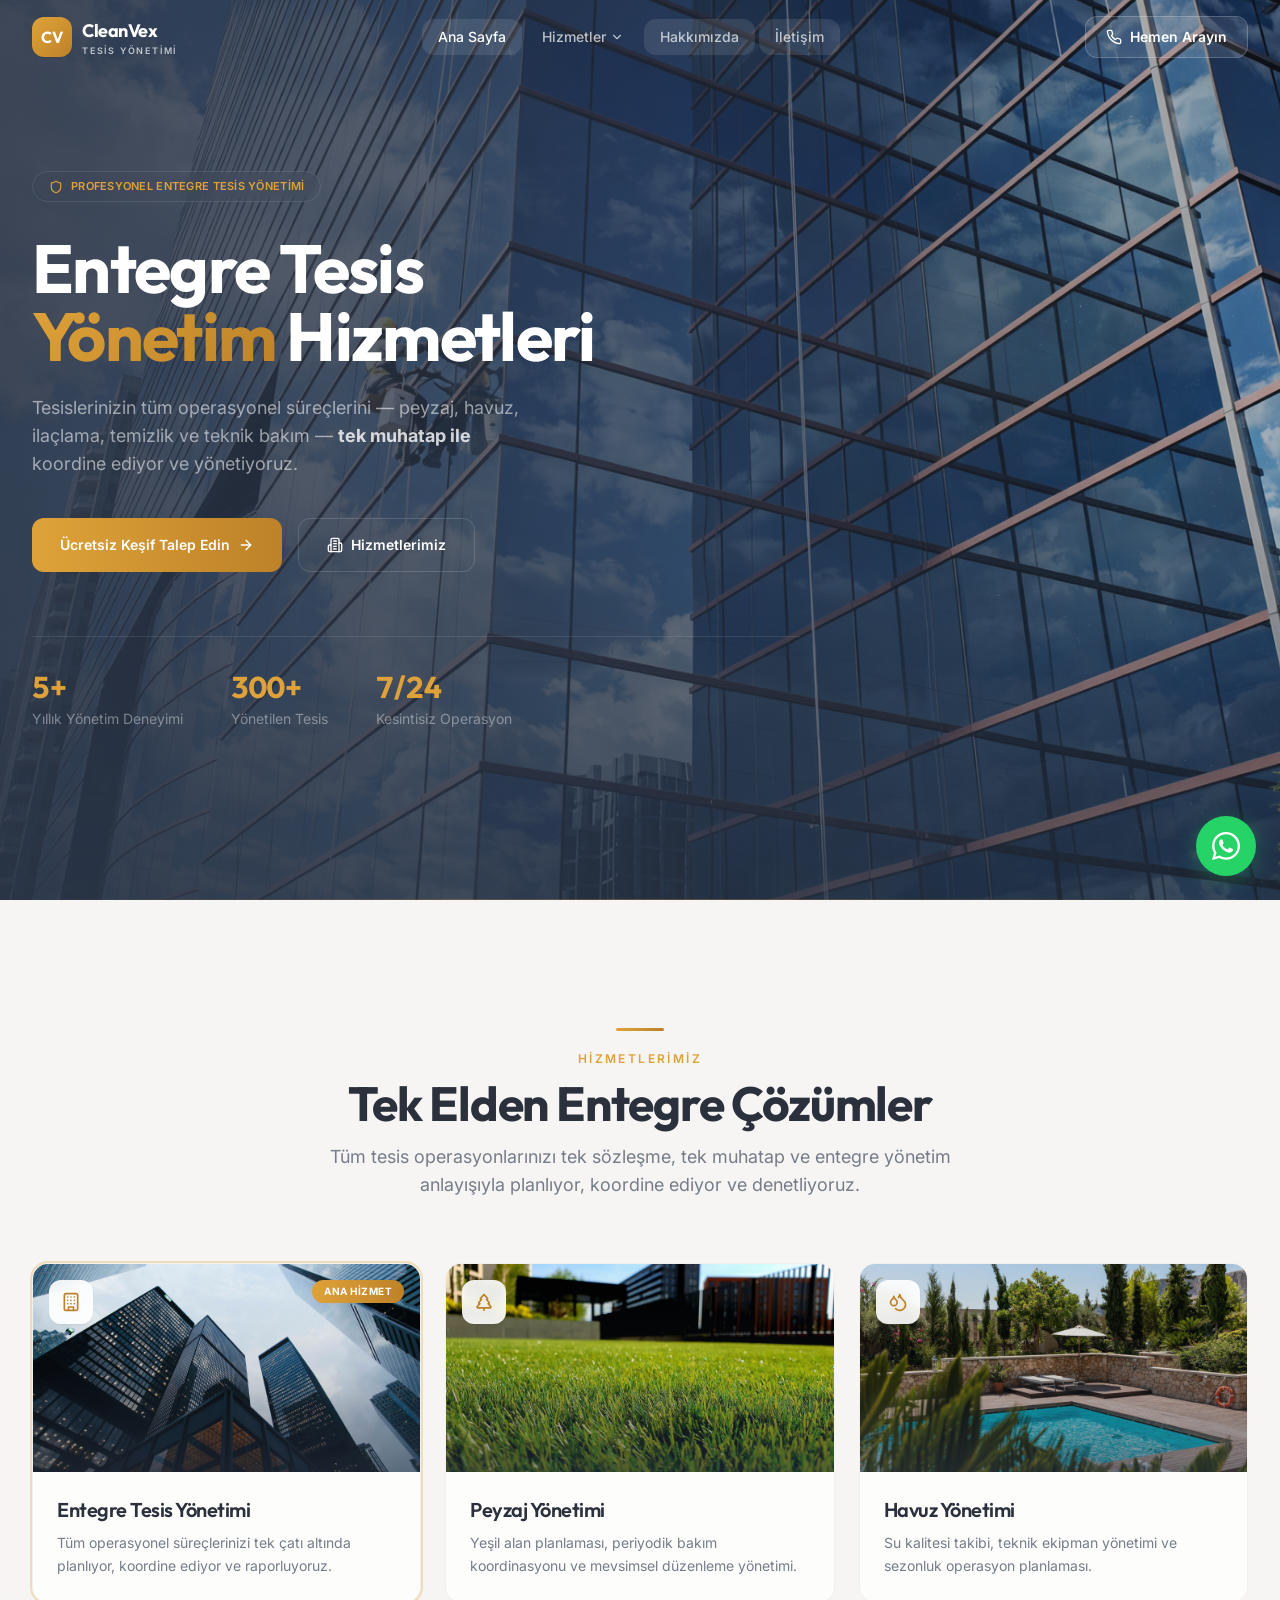
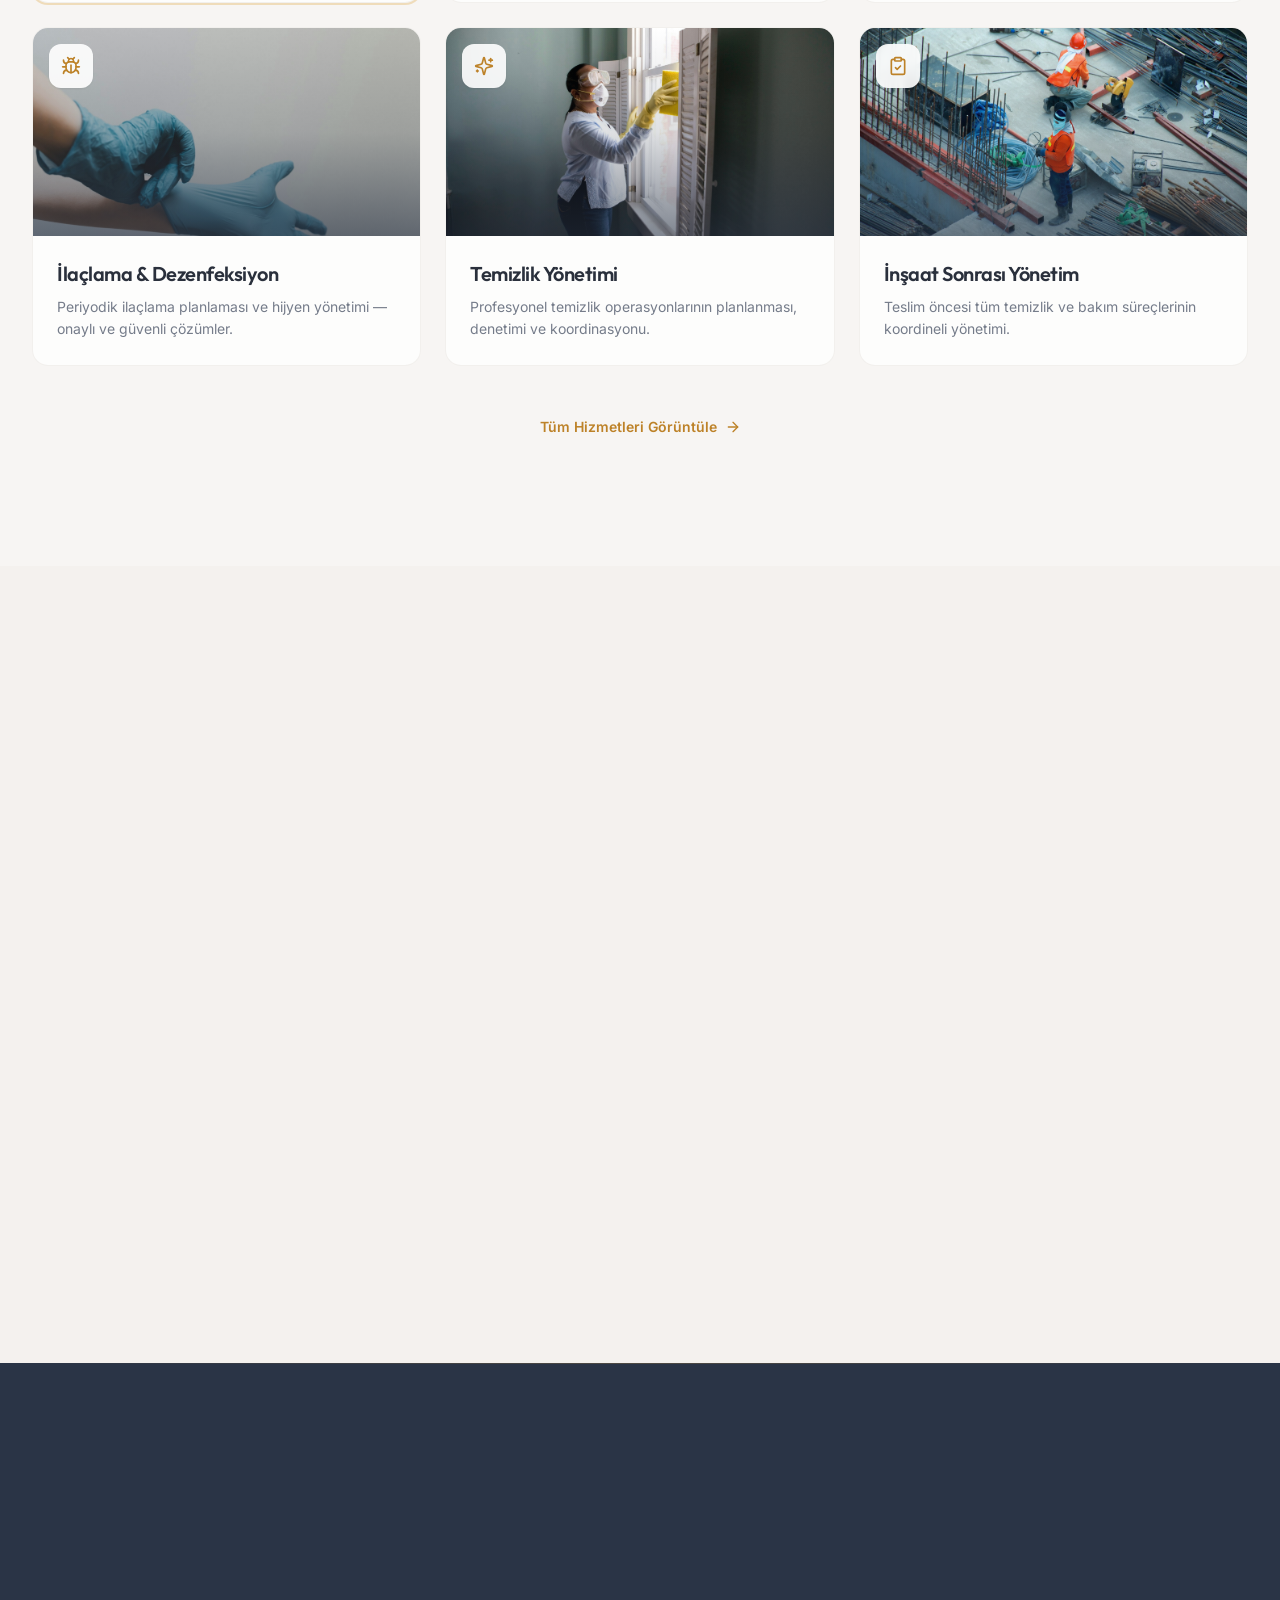
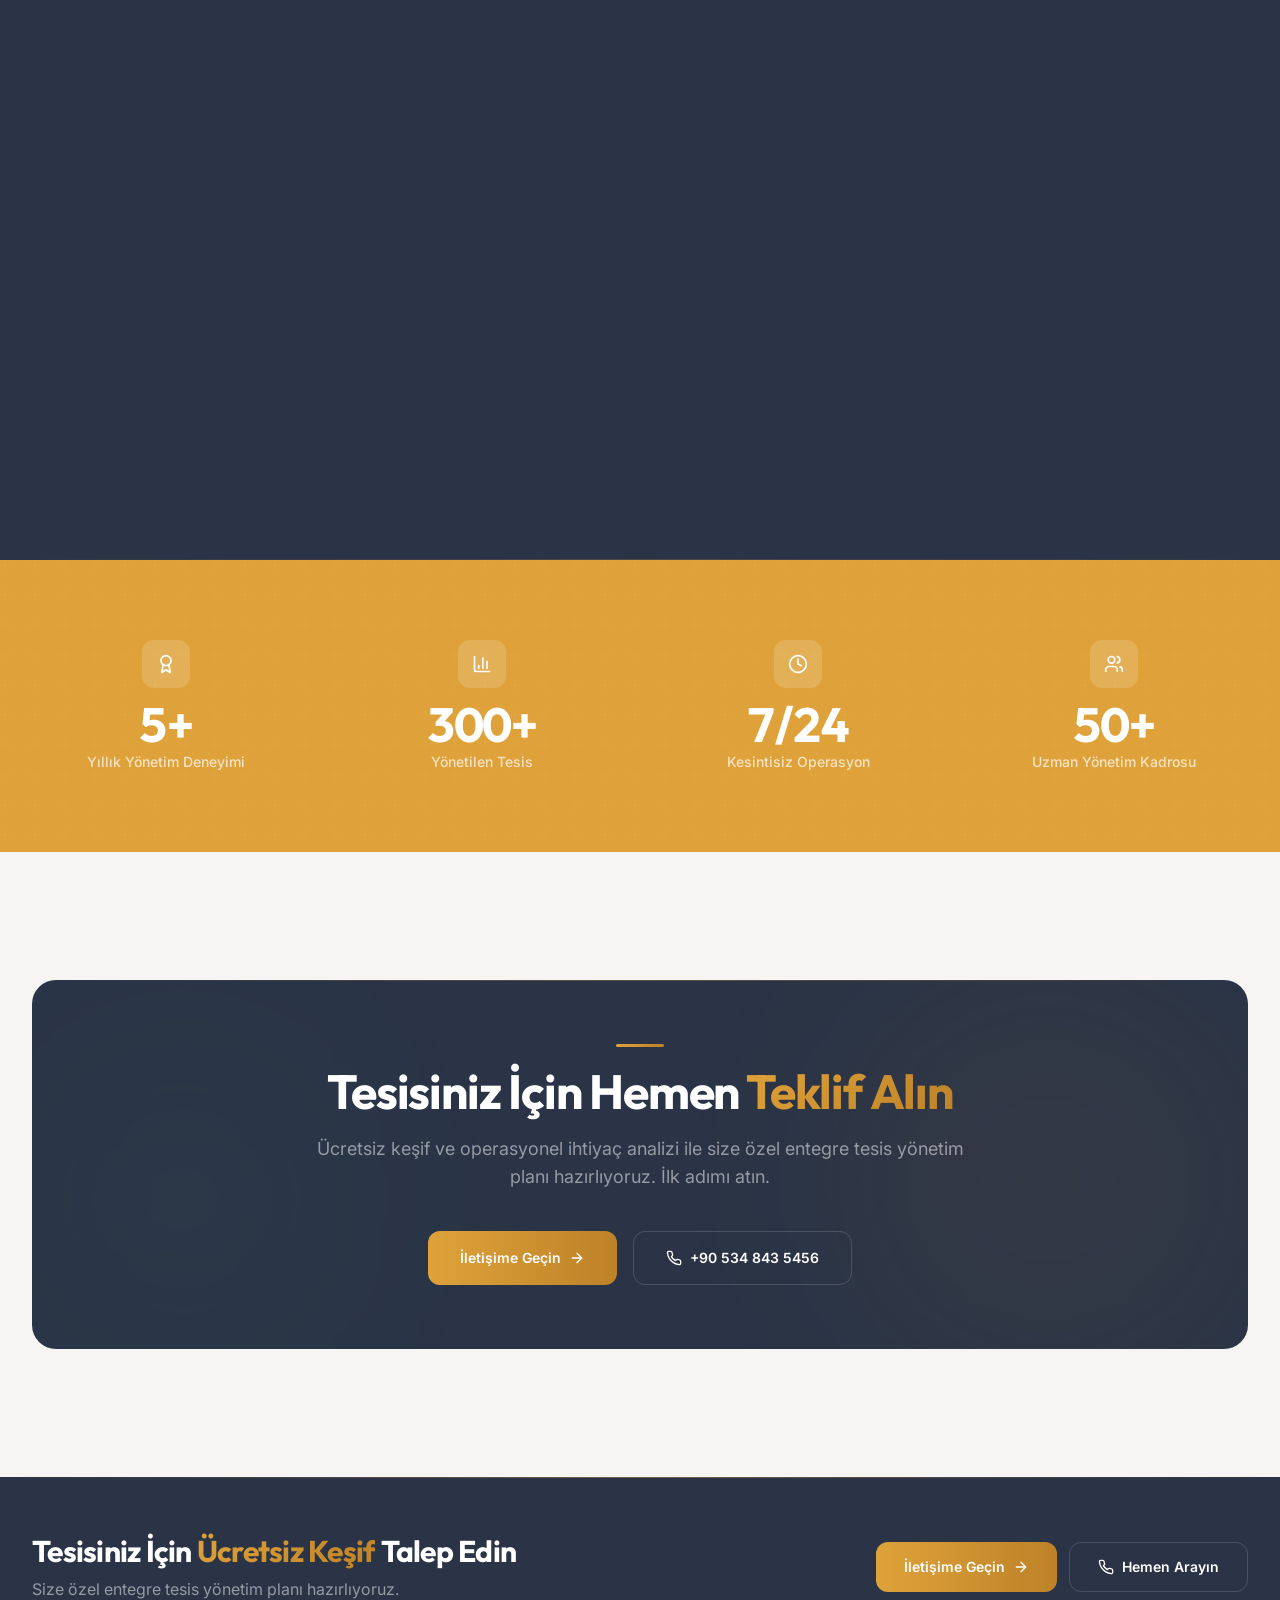
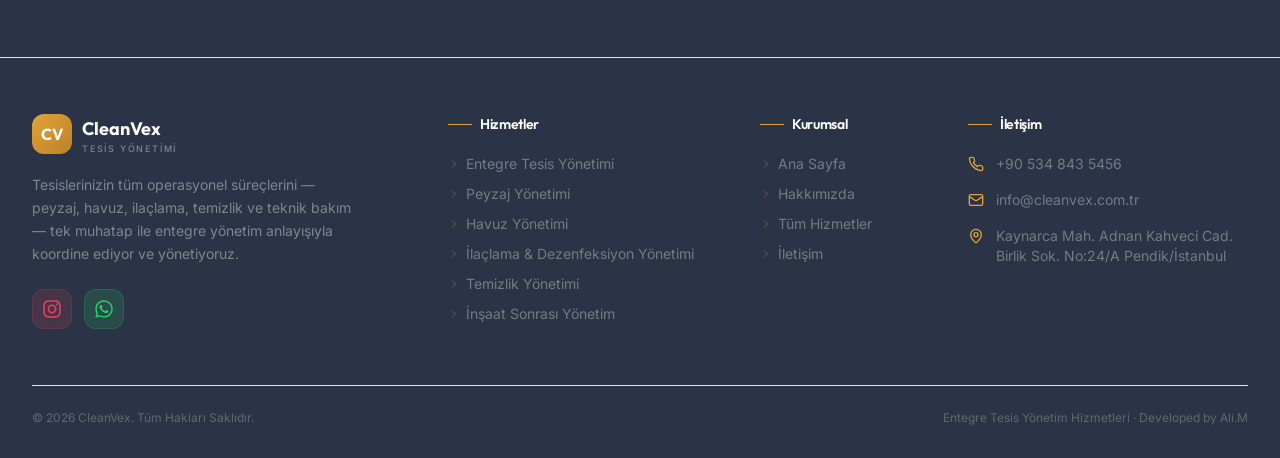
==== commit 15f08034: "Add files via upload" ====
--- a/index.html
+++ b/index.html
@@ -28,8 +28,8 @@
     <link rel="icon" type="image/x-icon" href="/favicon.ico" />
     <link rel="preconnect" href="https://fonts.googleapis.com" />
     <link rel="preconnect" href="https://fonts.gstatic.com" crossorigin />
-    <script type="module" crossorigin src="/assets/index-vwR0eNtd.js"></script>
-    <link rel="stylesheet" crossorigin href="/assets/index-T1l0cd9l.css">
+    <script type="module" crossorigin src="/assets/index-CjQs3ar8.js"></script>
+    <link rel="stylesheet" crossorigin href="/assets/index-DX75QFbS.css">
   </head>
 
   <body>
--- a/assets/index-DX75QFbS.css
+++ b/assets/index-DX75QFbS.css
@@ -0,0 +1 @@
+@import"https://fonts.googleapis.com/css2?family=Inter:wght@300;400;500;600;700;800&family=Outfit:wght@400;500;600;700;800&display=swap";*,:before,:after{--tw-border-spacing-x: 0;--tw-border-spacing-y: 0;--tw-translate-x: 0;--tw-translate-y: 0;--tw-rotate: 0;--tw-skew-x: 0;--tw-skew-y: 0;--tw-scale-x: 1;--tw-scale-y: 1;--tw-pan-x: ;--tw-pan-y: ;--tw-pinch-zoom: ;--tw-scroll-snap-strictness: proximity;--tw-gradient-from-position: ;--tw-gradient-via-position: ;--tw-gradient-to-position: ;--tw-ordinal: ;--tw-slashed-zero: ;--tw-numeric-figure: ;--tw-numeric-spacing: ;--tw-numeric-fraction: ;--tw-ring-inset: ;--tw-ring-offset-width: 0px;--tw-ring-offset-color: #fff;--tw-ring-color: rgb(59 130 246 / .5);--tw-ring-offset-shadow: 0 0 #0000;--tw-ring-shadow: 0 0 #0000;--tw-shadow: 0 0 #0000;--tw-shadow-colored: 0 0 #0000;--tw-blur: ;--tw-brightness: ;--tw-contrast: ;--tw-grayscale: ;--tw-hue-rotate: ;--tw-invert: ;--tw-saturate: ;--tw-sepia: ;--tw-drop-shadow: ;--tw-backdrop-blur: ;--tw-backdrop-brightness: ;--tw-backdrop-contrast: ;--tw-backdrop-grayscale: ;--tw-backdrop-hue-rotate: ;--tw-backdrop-invert: ;--tw-backdrop-opacity: ;--tw-backdrop-saturate: ;--tw-backdrop-sepia: ;--tw-contain-size: ;--tw-contain-layout: ;--tw-contain-paint: ;--tw-contain-style: }::backdrop{--tw-border-spacing-x: 0;--tw-border-spacing-y: 0;--tw-translate-x: 0;--tw-translate-y: 0;--tw-rotate: 0;--tw-skew-x: 0;--tw-skew-y: 0;--tw-scale-x: 1;--tw-scale-y: 1;--tw-pan-x: ;--tw-pan-y: ;--tw-pinch-zoom: ;--tw-scroll-snap-strictness: proximity;--tw-gradient-from-position: ;--tw-gradient-via-position: ;--tw-gradient-to-position: ;--tw-ordinal: ;--tw-slashed-zero: ;--tw-numeric-figure: ;--tw-numeric-spacing: ;--tw-numeric-fraction: ;--tw-ring-inset: ;--tw-ring-offset-width: 0px;--tw-ring-offset-color: #fff;--tw-ring-color: rgb(59 130 246 / .5);--tw-ring-offset-shadow: 0 0 #0000;--tw-ring-shadow: 0 0 #0000;--tw-shadow: 0 0 #0000;--tw-shadow-colored: 0 0 #0000;--tw-blur: ;--tw-brightness: ;--tw-contrast: ;--tw-grayscale: ;--tw-hue-rotate: ;--tw-invert: ;--tw-saturate: ;--tw-sepia: ;--tw-drop-shadow: ;--tw-backdrop-blur: ;--tw-backdrop-brightness: ;--tw-backdrop-contrast: ;--tw-backdrop-grayscale: ;--tw-backdrop-hue-rotate: ;--tw-backdrop-invert: ;--tw-backdrop-opacity: ;--tw-backdrop-saturate: ;--tw-backdrop-sepia: ;--tw-contain-size: ;--tw-contain-layout: ;--tw-contain-paint: ;--tw-contain-style: }*,:before,:after{box-sizing:border-box;border-width:0;border-style:solid;border-color:#e5e7eb}:before,:after{--tw-content: ""}html,:host{line-height:1.5;-webkit-text-size-adjust:100%;-moz-tab-size:4;-o-tab-size:4;tab-size:4;font-family:Inter,system-ui,sans-serif;font-feature-settings:normal;font-variation-settings:normal;-webkit-tap-highlight-color:transparent}body{margin:0;line-height:inherit}hr{height:0;color:inherit;border-top-width:1px}abbr:where([title]){-webkit-text-decoration:underline dotted;text-decoration:underline dotted}h1,h2,h3,h4,h5,h6{font-size:inherit;font-weight:inherit}a{color:inherit;text-decoration:inherit}b,strong{font-weight:bolder}code,kbd,samp,pre{font-family:ui-monospace,SFMono-Regular,Menlo,Monaco,Consolas,Liberation Mono,Courier New,monospace;font-feature-settings:normal;font-variation-settings:normal;font-size:1em}small{font-size:80%}sub,sup{font-size:75%;line-height:0;position:relative;vertical-align:baseline}sub{bottom:-.25em}sup{top:-.5em}table{text-indent:0;border-color:inherit;border-collapse:collapse}button,input,optgroup,select,textarea{font-family:inherit;font-feature-settings:inherit;font-variation-settings:inherit;font-size:100%;font-weight:inherit;line-height:inherit;letter-spacing:inherit;color:inherit;margin:0;padding:0}button,select{text-transform:none}button,input:where([type=button]),input:where([type=reset]),input:where([type=submit]){-webkit-appearance:button;background-color:transparent;background-image:none}:-moz-focusring{outline:auto}:-moz-ui-invalid{box-shadow:none}progress{vertical-align:baseline}::-webkit-inner-spin-button,::-webkit-outer-spin-button{height:auto}[type=search]{-webkit-appearance:textfield;outline-offset:-2px}::-webkit-search-decoration{-webkit-appearance:none}::-webkit-file-upload-button{-webkit-appearance:button;font:inherit}summary{display:list-item}blockquote,dl,dd,h1,h2,h3,h4,h5,h6,hr,figure,p,pre{margin:0}fieldset{margin:0;padding:0}legend{padding:0}ol,ul,menu{list-style:none;margin:0;padding:0}dialog{padding:0}textarea{resize:vertical}input::-moz-placeholder,textarea::-moz-placeholder{opacity:1;color:#9ca3af}input::placeholder,textarea::placeholder{opacity:1;color:#9ca3af}button,[role=button]{cursor:pointer}:disabled{cursor:default}img,svg,video,canvas,audio,iframe,embed,object{display:block;vertical-align:middle}img,video{max-width:100%;height:auto}[hidden]:where(:not([hidden=until-found])){display:none}:root{--background: 36 20% 96%;--foreground: 220 18% 20%;--card: 36 18% 99%;--card-foreground: 220 18% 20%;--popover: 36 18% 99%;--popover-foreground: 220 18% 20%;--primary: 218 25% 22%;--primary-foreground: 36 20% 96%;--secondary: 36 22% 93%;--secondary-foreground: 218 20% 22%;--muted: 30 12% 91%;--muted-foreground: 220 8% 50%;--accent: 38 72% 55%;--accent-foreground: 220 22% 14%;--destructive: 0 72% 56%;--destructive-foreground: 0 0% 100%;--border: 30 14% 89%;--input: 30 14% 89%;--ring: 38 72% 55%;--radius: .75rem;--cv-navy: 218 25% 22%;--cv-navy-deep: 218 28% 16%;--cv-navy-light: 218 18% 32%;--cv-gold: 38 72% 55%;--cv-gold-light: 38 50% 93%;--cv-gold-dark: 36 65% 45%;--cv-emerald: 162 35% 42%;--cv-emerald-light: 162 28% 92%;--cv-teal: 172 35% 44%;--cv-warm-white: 36 20% 96%;--cv-warm-gray: 30 12% 91%;--cv-slate: 218 12% 45%;--sidebar-background: 0 0% 98%;--sidebar-foreground: 240 5.3% 26.1%;--sidebar-primary: 240 5.9% 10%;--sidebar-primary-foreground: 0 0% 98%;--sidebar-accent: 240 4.8% 95.9%;--sidebar-accent-foreground: 240 5.9% 10%;--sidebar-border: 220 13% 91%;--sidebar-ring: 217.2 91.2% 59.8%}*{border-color:hsl(var(--border))}body{background-color:hsl(var(--background));font-family:Inter,system-ui,sans-serif;color:hsl(var(--foreground));-webkit-font-smoothing:antialiased;-moz-osx-font-smoothing:grayscale}h1,h2,h3,h4,h5,h6{font-family:Outfit,system-ui,sans-serif;letter-spacing:-.025em}.container{width:100%;margin-right:auto;margin-left:auto;padding-right:2rem;padding-left:2rem}@media (min-width: 1400px){.container{max-width:1400px}}.sr-only{position:absolute;width:1px;height:1px;padding:0;margin:-1px;overflow:hidden;clip:rect(0,0,0,0);white-space:nowrap;border-width:0}.pointer-events-none{pointer-events:none}.pointer-events-auto{pointer-events:auto}.visible{visibility:visible}.invisible{visibility:hidden}.fixed{position:fixed}.absolute{position:absolute}.relative{position:relative}.inset-0{top:0;right:0;bottom:0;left:0}.inset-x-0{left:0;right:0}.inset-y-0{top:0;bottom:0}.-bottom-12{bottom:-3rem}.-bottom-3{bottom:-.75rem}.-bottom-6{bottom:-1.5rem}.-left-12{left:-3rem}.-left-3{left:-.75rem}.-right-12{right:-3rem}.-right-2{right:-.5rem}.-right-3{right:-.75rem}.-top-12{top:-3rem}.-top-3{top:-.75rem}.bottom-0{bottom:0}.bottom-4{bottom:1rem}.bottom-6{bottom:1.5rem}.left-0{left:0}.left-1{left:.25rem}.left-1\/2{left:50%}.left-2{left:.5rem}.left-4{left:1rem}.left-\[50\%\]{left:50%}.right-0{right:0}.right-1{right:.25rem}.right-2{right:.5rem}.right-3{right:.75rem}.right-4{right:1rem}.right-6{right:1.5rem}.right-\[10\%\]{right:10%}.top-0{top:0}.top-1\.5{top:.375rem}.top-1\/2{top:50%}.top-1\/4{top:25%}.top-2{top:.5rem}.top-3\.5{top:.875rem}.top-4{top:1rem}.top-\[1px\]{top:1px}.top-\[50\%\]{top:50%}.top-\[60\%\]{top:60%}.top-full{top:100%}.z-10{z-index:10}.z-20{z-index:20}.z-50{z-index:50}.z-\[100\]{z-index:100}.z-\[1\]{z-index:1}.z-\[60\]{z-index:60}.-mx-1{margin-left:-.25rem;margin-right:-.25rem}.mx-2{margin-left:.5rem;margin-right:.5rem}.mx-3\.5{margin-left:.875rem;margin-right:.875rem}.mx-auto{margin-left:auto;margin-right:auto}.my-0\.5{margin-top:.125rem;margin-bottom:.125rem}.my-1{margin-top:.25rem;margin-bottom:.25rem}.-ml-4{margin-left:-1rem}.-mt-4{margin-top:-1rem}.mb-0\.5{margin-bottom:.125rem}.mb-1{margin-bottom:.25rem}.mb-10{margin-bottom:2.5rem}.mb-14{margin-bottom:3.5rem}.mb-16{margin-bottom:4rem}.mb-2{margin-bottom:.5rem}.mb-3{margin-bottom:.75rem}.mb-4{margin-bottom:1rem}.mb-5{margin-bottom:1.25rem}.mb-6{margin-bottom:1.5rem}.mb-7{margin-bottom:1.75rem}.mb-8{margin-bottom:2rem}.ml-1{margin-left:.25rem}.ml-4{margin-left:1rem}.ml-auto{margin-left:auto}.mr-2{margin-right:.5rem}.mt-0\.5{margin-top:.125rem}.mt-1{margin-top:.25rem}.mt-1\.5{margin-top:.375rem}.mt-10{margin-top:2.5rem}.mt-12{margin-top:3rem}.mt-16{margin-top:4rem}.mt-2{margin-top:.5rem}.mt-24{margin-top:6rem}.mt-4{margin-top:1rem}.mt-auto{margin-top:auto}.block{display:block}.flex{display:flex}.inline-flex{display:inline-flex}.table{display:table}.grid{display:grid}.hidden{display:none}.aspect-square{aspect-ratio:1 / 1}.aspect-video{aspect-ratio:16 / 9}.size-4{width:1rem;height:1rem}.h-1\.5{height:.375rem}.h-10{height:2.5rem}.h-11{height:2.75rem}.h-12{height:3rem}.h-2{height:.5rem}.h-2\.5{height:.625rem}.h-20{height:5rem}.h-24{height:6rem}.h-3{height:.75rem}.h-3\.5{height:.875rem}.h-4{height:1rem}.h-5{height:1.25rem}.h-52{height:13rem}.h-6{height:1.5rem}.h-60{height:15rem}.h-64{height:16rem}.h-7{height:1.75rem}.h-8{height:2rem}.h-9{height:2.25rem}.h-\[1px\]{height:1px}.h-\[300px\]{height:300px}.h-\[380px\]{height:380px}.h-\[400px\]{height:400px}.h-\[500px\]{height:500px}.h-\[52px\]{height:52px}.h-\[600px\]{height:600px}.h-\[60px\]{height:60px}.h-\[var\(--radix-navigation-menu-viewport-height\)\]{height:var(--radix-navigation-menu-viewport-height)}.h-\[var\(--radix-select-trigger-height\)\]{height:var(--radix-select-trigger-height)}.h-auto{height:auto}.h-full{height:100%}.h-px{height:1px}.h-svh{height:100svh}.max-h-96{max-height:24rem}.max-h-\[300px\]{max-height:300px}.max-h-screen{max-height:100vh}.min-h-0{min-height:0px}.min-h-\[100px\]{min-height:100px}.min-h-\[240px\]{min-height:240px}.min-h-\[380px\]{min-height:380px}.min-h-\[80px\]{min-height:80px}.min-h-screen{min-height:100vh}.min-h-svh{min-height:100svh}.w-0{width:0px}.w-1{width:.25rem}.w-10{width:2.5rem}.w-11{width:2.75rem}.w-12{width:3rem}.w-2{width:.5rem}.w-2\.5{width:.625rem}.w-20{width:5rem}.w-24{width:6rem}.w-3{width:.75rem}.w-3\.5{width:.875rem}.w-3\/4{width:75%}.w-4{width:1rem}.w-5{width:1.25rem}.w-6{width:1.5rem}.w-64{width:16rem}.w-7{width:1.75rem}.w-72{width:18rem}.w-8{width:2rem}.w-9{width:2.25rem}.w-\[--sidebar-width\]{width:var(--sidebar-width)}.w-\[100px\]{width:100px}.w-\[1px\]{width:1px}.w-\[300px\]{width:300px}.w-\[320px\]{width:320px}.w-\[400px\]{width:400px}.w-\[500px\]{width:500px}.w-\[52px\]{width:52px}.w-\[600px\]{width:600px}.w-\[60px\]{width:60px}.w-\[85\%\]{width:85%}.w-auto{width:auto}.w-full{width:100%}.w-max{width:-moz-max-content;width:max-content}.w-px{width:1px}.min-w-0{min-width:0px}.min-w-5{min-width:1.25rem}.min-w-\[12rem\]{min-width:12rem}.min-w-\[260px\]{min-width:260px}.min-w-\[8rem\]{min-width:8rem}.min-w-\[var\(--radix-select-trigger-width\)\]{min-width:var(--radix-select-trigger-width)}.max-w-2xl{max-width:42rem}.max-w-\[--skeleton-width\]{max-width:var(--skeleton-width)}.max-w-\[380px\]{max-width:380px}.max-w-\[85\%\]{max-width:85%}.max-w-lg{max-width:32rem}.max-w-max{max-width:-moz-max-content;max-width:max-content}.max-w-md{max-width:28rem}.max-w-xl{max-width:36rem}.max-w-xs{max-width:20rem}.flex-1{flex:1 1 0%}.shrink-0{flex-shrink:0}.grow{flex-grow:1}.grow-0{flex-grow:0}.basis-full{flex-basis:100%}.caption-bottom{caption-side:bottom}.border-collapse{border-collapse:collapse}.-translate-x-1\/2{--tw-translate-x: -50%;transform:translate(var(--tw-translate-x),var(--tw-translate-y)) rotate(var(--tw-rotate)) skew(var(--tw-skew-x)) skewY(var(--tw-skew-y)) scaleX(var(--tw-scale-x)) scaleY(var(--tw-scale-y))}.-translate-x-px{--tw-translate-x: -1px;transform:translate(var(--tw-translate-x),var(--tw-translate-y)) rotate(var(--tw-rotate)) skew(var(--tw-skew-x)) skewY(var(--tw-skew-y)) scaleX(var(--tw-scale-x)) scaleY(var(--tw-scale-y))}.-translate-y-1\/2{--tw-translate-y: -50%;transform:translate(var(--tw-translate-x),var(--tw-translate-y)) rotate(var(--tw-rotate)) skew(var(--tw-skew-x)) skewY(var(--tw-skew-y)) scaleX(var(--tw-scale-x)) scaleY(var(--tw-scale-y))}.-translate-y-2{--tw-translate-y: -.5rem;transform:translate(var(--tw-translate-x),var(--tw-translate-y)) rotate(var(--tw-rotate)) skew(var(--tw-skew-x)) skewY(var(--tw-skew-y)) scaleX(var(--tw-scale-x)) scaleY(var(--tw-scale-y))}.translate-x-\[-50\%\]{--tw-translate-x: -50%;transform:translate(var(--tw-translate-x),var(--tw-translate-y)) rotate(var(--tw-rotate)) skew(var(--tw-skew-x)) skewY(var(--tw-skew-y)) scaleX(var(--tw-scale-x)) scaleY(var(--tw-scale-y))}.translate-x-px{--tw-translate-x: 1px;transform:translate(var(--tw-translate-x),var(--tw-translate-y)) rotate(var(--tw-rotate)) skew(var(--tw-skew-x)) skewY(var(--tw-skew-y)) scaleX(var(--tw-scale-x)) scaleY(var(--tw-scale-y))}.translate-y-0{--tw-translate-y: 0px;transform:translate(var(--tw-translate-x),var(--tw-translate-y)) rotate(var(--tw-rotate)) skew(var(--tw-skew-x)) skewY(var(--tw-skew-y)) scaleX(var(--tw-scale-x)) scaleY(var(--tw-scale-y))}.translate-y-2{--tw-translate-y: .5rem;transform:translate(var(--tw-translate-x),var(--tw-translate-y)) rotate(var(--tw-rotate)) skew(var(--tw-skew-x)) skewY(var(--tw-skew-y)) scaleX(var(--tw-scale-x)) scaleY(var(--tw-scale-y))}.translate-y-\[-50\%\]{--tw-translate-y: -50%;transform:translate(var(--tw-translate-x),var(--tw-translate-y)) rotate(var(--tw-rotate)) skew(var(--tw-skew-x)) skewY(var(--tw-skew-y)) scaleX(var(--tw-scale-x)) scaleY(var(--tw-scale-y))}.rotate-180{--tw-rotate: 180deg;transform:translate(var(--tw-translate-x),var(--tw-translate-y)) rotate(var(--tw-rotate)) skew(var(--tw-skew-x)) skewY(var(--tw-skew-y)) scaleX(var(--tw-scale-x)) scaleY(var(--tw-scale-y))}.rotate-45{--tw-rotate: 45deg;transform:translate(var(--tw-translate-x),var(--tw-translate-y)) rotate(var(--tw-rotate)) skew(var(--tw-skew-x)) skewY(var(--tw-skew-y)) scaleX(var(--tw-scale-x)) scaleY(var(--tw-scale-y))}.rotate-90{--tw-rotate: 90deg;transform:translate(var(--tw-translate-x),var(--tw-translate-y)) rotate(var(--tw-rotate)) skew(var(--tw-skew-x)) skewY(var(--tw-skew-y)) scaleX(var(--tw-scale-x)) scaleY(var(--tw-scale-y))}.scale-105{--tw-scale-x: 1.05;--tw-scale-y: 1.05;transform:translate(var(--tw-translate-x),var(--tw-translate-y)) rotate(var(--tw-rotate)) skew(var(--tw-skew-x)) skewY(var(--tw-skew-y)) scaleX(var(--tw-scale-x)) scaleY(var(--tw-scale-y))}.transform{transform:translate(var(--tw-translate-x),var(--tw-translate-y)) rotate(var(--tw-rotate)) skew(var(--tw-skew-x)) skewY(var(--tw-skew-y)) scaleX(var(--tw-scale-x)) scaleY(var(--tw-scale-y))}@keyframes pulse{50%{opacity:.5}}.animate-pulse{animation:pulse 2s cubic-bezier(.4,0,.6,1) infinite}@keyframes spin{to{transform:rotate(360deg)}}.animate-spin{animation:spin 1s linear infinite}.cursor-default{cursor:default}.cursor-pointer{cursor:pointer}.touch-none{touch-action:none}.select-none{-webkit-user-select:none;-moz-user-select:none;user-select:none}.resize-none{resize:none}.list-none{list-style-type:none}.grid-cols-2{grid-template-columns:repeat(2,minmax(0,1fr))}.flex-row{flex-direction:row}.flex-col{flex-direction:column}.flex-col-reverse{flex-direction:column-reverse}.flex-wrap{flex-wrap:wrap}.items-start{align-items:flex-start}.items-end{align-items:flex-end}.items-center{align-items:center}.items-stretch{align-items:stretch}.justify-center{justify-content:center}.justify-between{justify-content:space-between}.gap-0{gap:0px}.gap-0\.5{gap:.125rem}.gap-1{gap:.25rem}.gap-1\.5{gap:.375rem}.gap-10{gap:2.5rem}.gap-12{gap:3rem}.gap-2{gap:.5rem}.gap-2\.5{gap:.625rem}.gap-3{gap:.75rem}.gap-4{gap:1rem}.gap-5{gap:1.25rem}.gap-6{gap:1.5rem}.gap-8{gap:2rem}.space-x-1>:not([hidden])~:not([hidden]){--tw-space-x-reverse: 0;margin-right:calc(.25rem * var(--tw-space-x-reverse));margin-left:calc(.25rem * calc(1 - var(--tw-space-x-reverse)))}.space-x-4>:not([hidden])~:not([hidden]){--tw-space-x-reverse: 0;margin-right:calc(1rem * var(--tw-space-x-reverse));margin-left:calc(1rem * calc(1 - var(--tw-space-x-reverse)))}.space-y-1>:not([hidden])~:not([hidden]){--tw-space-y-reverse: 0;margin-top:calc(.25rem * calc(1 - var(--tw-space-y-reverse)));margin-bottom:calc(.25rem * var(--tw-space-y-reverse))}.space-y-1\.5>:not([hidden])~:not([hidden]){--tw-space-y-reverse: 0;margin-top:calc(.375rem * calc(1 - var(--tw-space-y-reverse)));margin-bottom:calc(.375rem * var(--tw-space-y-reverse))}.space-y-2>:not([hidden])~:not([hidden]){--tw-space-y-reverse: 0;margin-top:calc(.5rem * calc(1 - var(--tw-space-y-reverse)));margin-bottom:calc(.5rem * var(--tw-space-y-reverse))}.space-y-3>:not([hidden])~:not([hidden]){--tw-space-y-reverse: 0;margin-top:calc(.75rem * calc(1 - var(--tw-space-y-reverse)));margin-bottom:calc(.75rem * var(--tw-space-y-reverse))}.space-y-4>:not([hidden])~:not([hidden]){--tw-space-y-reverse: 0;margin-top:calc(1rem * calc(1 - var(--tw-space-y-reverse)));margin-bottom:calc(1rem * var(--tw-space-y-reverse))}.space-y-6>:not([hidden])~:not([hidden]){--tw-space-y-reverse: 0;margin-top:calc(1.5rem * calc(1 - var(--tw-space-y-reverse)));margin-bottom:calc(1.5rem * var(--tw-space-y-reverse))}.overflow-auto{overflow:auto}.overflow-hidden{overflow:hidden}.overflow-y-auto{overflow-y:auto}.overflow-x-hidden{overflow-x:hidden}.whitespace-nowrap{white-space:nowrap}.break-words{overflow-wrap:break-word}.rounded-2xl{border-radius:1rem}.rounded-3xl{border-radius:1.5rem}.rounded-\[2px\]{border-radius:2px}.rounded-\[inherit\]{border-radius:inherit}.rounded-full{border-radius:9999px}.rounded-lg{border-radius:var(--radius)}.rounded-md{border-radius:calc(var(--radius) - 2px)}.rounded-sm{border-radius:calc(var(--radius) - 4px)}.rounded-xl{border-radius:.75rem}.rounded-t-\[10px\]{border-top-left-radius:10px;border-top-right-radius:10px}.rounded-tl-none{border-top-left-radius:0}.rounded-tl-sm{border-top-left-radius:calc(var(--radius) - 4px)}.border{border-width:1px}.border-2{border-width:2px}.border-\[1\.5px\]{border-width:1.5px}.border-y{border-top-width:1px;border-bottom-width:1px}.border-b{border-bottom-width:1px}.border-l{border-left-width:1px}.border-l-2{border-left-width:2px}.border-r{border-right-width:1px}.border-t{border-top-width:1px}.border-dashed{border-style:dashed}.border-\[\#25D366\]\/20{border-color:#25d36633}.border-\[\#E4405F\]\/20{border-color:#e4405f33}.border-\[--color-border\]{border-color:var(--color-border)}.border-border{border-color:hsl(var(--border))}.border-border\/40{border-color:hsl(var(--border) / .4)}.border-border\/50{border-color:hsl(var(--border) / .5)}.border-border\/60{border-color:hsl(var(--border) / .6)}.border-cv-gold\/20{border-color:hsl(var(--cv-gold) / .2)}.border-destructive{border-color:hsl(var(--destructive))}.border-destructive\/50{border-color:hsl(var(--destructive) / .5)}.border-input{border-color:hsl(var(--input))}.border-primary{border-color:hsl(var(--primary))}.border-sidebar-border{border-color:hsl(var(--sidebar-border))}.border-transparent{border-color:transparent}.border-white\/10{border-color:#ffffff1a}.border-white\/15{border-color:#ffffff26}.border-white\/20{border-color:#fff3}.border-white\/5{border-color:#ffffff0d}.border-l-transparent{border-left-color:transparent}.border-t-transparent{border-top-color:transparent}.bg-\[\#075E54\]{--tw-bg-opacity: 1;background-color:rgb(7 94 84 / var(--tw-bg-opacity, 1))}.bg-\[\#25D366\]{--tw-bg-opacity: 1;background-color:rgb(37 211 102 / var(--tw-bg-opacity, 1))}.bg-\[\#25D366\]\/10{background-color:#25d3661a}.bg-\[\#25D366\]\/15{background-color:#25d36626}.bg-\[\#E4405F\]\/10{background-color:#e4405f1a}.bg-\[\#E4405F\]\/15{background-color:#e4405f26}.bg-\[\#ECE5DD\]{--tw-bg-opacity: 1;background-color:rgb(236 229 221 / var(--tw-bg-opacity, 1))}.bg-\[--color-bg\]{background-color:var(--color-bg)}.bg-accent{background-color:hsl(var(--accent))}.bg-background{background-color:hsl(var(--background))}.bg-background\/95{background-color:hsl(var(--background) / .95)}.bg-black\/40{background-color:#0006}.bg-black\/80{background-color:#000c}.bg-border{background-color:hsl(var(--border))}.bg-card{background-color:hsl(var(--card))}.bg-cv-gold{background-color:hsl(var(--cv-gold))}.bg-cv-gold\/10{background-color:hsl(var(--cv-gold) / .1)}.bg-cv-gold\/5{background-color:hsl(var(--cv-gold) / .05)}.bg-cv-navy{background-color:hsl(var(--cv-navy))}.bg-cv-teal\/5{background-color:hsl(var(--cv-teal) / .05)}.bg-destructive{background-color:hsl(var(--destructive))}.bg-foreground{background-color:hsl(var(--foreground))}.bg-muted{background-color:hsl(var(--muted))}.bg-muted\/50{background-color:hsl(var(--muted) / .5)}.bg-popover{background-color:hsl(var(--popover))}.bg-primary{background-color:hsl(var(--primary))}.bg-secondary{background-color:hsl(var(--secondary))}.bg-secondary\/40{background-color:hsl(var(--secondary) / .4)}.bg-secondary\/50{background-color:hsl(var(--secondary) / .5)}.bg-secondary\/60{background-color:hsl(var(--secondary) / .6)}.bg-secondary\/70{background-color:hsl(var(--secondary) / .7)}.bg-sidebar{background-color:hsl(var(--sidebar-background))}.bg-sidebar-border{background-color:hsl(var(--sidebar-border))}.bg-transparent{background-color:transparent}.bg-white{--tw-bg-opacity: 1;background-color:rgb(255 255 255 / var(--tw-bg-opacity, 1))}.bg-white\/10{background-color:#ffffff1a}.bg-white\/15{background-color:#ffffff26}.bg-white\/20{background-color:#fff3}.bg-white\/5{background-color:#ffffff0d}.bg-white\/90{background-color:#ffffffe6}.bg-\[url\(\'data\:image\/svg\+xml\,\%3Csvg\%20width\%3D\%2260\%22\%20height\%3D\%2260\%22\%20viewBox\%3D\%220\%200\%2060\%2060\%22\%20xmlns\%3D\%22http\%3A\/\/www\.w3\.org\/2000\/svg\%22\%3E\%3Cg\%20fill\%3D\%22none\%22\%20fill-rule\%3D\%22evenodd\%22\%3E\%3Cg\%20fill\%3D\%22\%23ffffff\%22\%20fill-opacity\%3D\%220\.05\%22\%3E\%3Cpath\%20d\%3D\%22M36\%2034v-4h-2v4h-4v2h4v4h2v-4h4v-2h-4zm0-30V0h-2v4h-4v2h4v4h2V6h4V4h-4zM6\%2034v-4H4v4H0v2h4v4h2v-4h4v-2H6zM6\%204V0H4v4H0v2h4v4h2V6h4V4H6z\%22\/\%3E\%3C\/g\%3E\%3C\/g\%3E\%3C\/svg\%3E\'\)\]{background-image:url(data:image/svg+xml,%3Csvg%20width%3D%2260%22%20height%3D%2260%22%20viewBox%3D%220%200%2060%2060%22%20xmlns%3D%22http%3A//www.w3.org/2000/svg%22%3E%3Cg%20fill%3D%22none%22%20fill-rule%3D%22evenodd%22%3E%3Cg%20fill%3D%22%23ffffff%22%20fill-opacity%3D%220.05%22%3E%3Cpath%20d%3D%22M36%2034v-4h-2v4h-4v2h4v4h2v-4h4v-2h-4zm0-30V0h-2v4h-4v2h4v4h2V6h4V4h-4zM6%2034v-4H4v4H0v2h4v4h2v-4h4v-2H6zM6%204V0H4v4H0v2h4v4h2V6h4V4H6z%22/%3E%3C/g%3E%3C/g%3E%3C/svg%3E)}.bg-gradient-to-br{background-image:linear-gradient(to bottom right,var(--tw-gradient-stops))}.bg-gradient-to-r{background-image:linear-gradient(to right,var(--tw-gradient-stops))}.bg-gradient-to-t{background-image:linear-gradient(to top,var(--tw-gradient-stops))}.from-cv-gold{--tw-gradient-from: hsl(var(--cv-gold)) var(--tw-gradient-from-position);--tw-gradient-to: hsl(var(--cv-gold) / 0) var(--tw-gradient-to-position);--tw-gradient-stops: var(--tw-gradient-from), var(--tw-gradient-to)}.from-cv-gold\/30{--tw-gradient-from: hsl(var(--cv-gold) / .3) var(--tw-gradient-from-position);--tw-gradient-to: hsl(var(--cv-gold) / 0) var(--tw-gradient-to-position);--tw-gradient-stops: var(--tw-gradient-from), var(--tw-gradient-to)}.from-cv-navy-deep\/30{--tw-gradient-from: hsl(var(--cv-navy-deep) / .3) var(--tw-gradient-from-position);--tw-gradient-to: hsl(var(--cv-navy-deep) / 0) var(--tw-gradient-to-position);--tw-gradient-stops: var(--tw-gradient-from), var(--tw-gradient-to)}.from-cv-navy\/30{--tw-gradient-from: hsl(var(--cv-navy) / .3) var(--tw-gradient-from-position);--tw-gradient-to: hsl(var(--cv-navy) / 0) var(--tw-gradient-to-position);--tw-gradient-stops: var(--tw-gradient-from), var(--tw-gradient-to)}.from-cv-navy\/50{--tw-gradient-from: hsl(var(--cv-navy) / .5) var(--tw-gradient-from-position);--tw-gradient-to: hsl(var(--cv-navy) / 0) var(--tw-gradient-to-position);--tw-gradient-stops: var(--tw-gradient-from), var(--tw-gradient-to)}.from-cv-navy\/60{--tw-gradient-from: hsl(var(--cv-navy) / .6) var(--tw-gradient-from-position);--tw-gradient-to: hsl(var(--cv-navy) / 0) var(--tw-gradient-to-position);--tw-gradient-stops: var(--tw-gradient-from), var(--tw-gradient-to)}.from-cv-navy\/90{--tw-gradient-from: hsl(var(--cv-navy) / .9) var(--tw-gradient-from-position);--tw-gradient-to: hsl(var(--cv-navy) / 0) var(--tw-gradient-to-position);--tw-gradient-stops: var(--tw-gradient-from), var(--tw-gradient-to)}.from-transparent{--tw-gradient-from: transparent var(--tw-gradient-from-position);--tw-gradient-to: rgb(0 0 0 / 0) var(--tw-gradient-to-position);--tw-gradient-stops: var(--tw-gradient-from), var(--tw-gradient-to)}.via-cv-gold\/20{--tw-gradient-to: hsl(var(--cv-gold) / 0) var(--tw-gradient-to-position);--tw-gradient-stops: var(--tw-gradient-from), hsl(var(--cv-gold) / .2) var(--tw-gradient-via-position), var(--tw-gradient-to)}.via-cv-gold\/30{--tw-gradient-to: hsl(var(--cv-gold) / 0) var(--tw-gradient-to-position);--tw-gradient-stops: var(--tw-gradient-from), hsl(var(--cv-gold) / .3) var(--tw-gradient-via-position), var(--tw-gradient-to)}.via-cv-gold\/40{--tw-gradient-to: hsl(var(--cv-gold) / 0) var(--tw-gradient-to-position);--tw-gradient-stops: var(--tw-gradient-from), hsl(var(--cv-gold) / .4) var(--tw-gradient-via-position), var(--tw-gradient-to)}.via-cv-navy\/15{--tw-gradient-to: hsl(var(--cv-navy) / 0) var(--tw-gradient-to-position);--tw-gradient-stops: var(--tw-gradient-from), hsl(var(--cv-navy) / .15) var(--tw-gradient-via-position), var(--tw-gradient-to)}.via-cv-navy\/70{--tw-gradient-to: hsl(var(--cv-navy) / 0) var(--tw-gradient-to-position);--tw-gradient-stops: var(--tw-gradient-from), hsl(var(--cv-navy) / .7) var(--tw-gradient-via-position), var(--tw-gradient-to)}.via-transparent{--tw-gradient-to: rgb(0 0 0 / 0) var(--tw-gradient-to-position);--tw-gradient-stops: var(--tw-gradient-from), transparent var(--tw-gradient-via-position), var(--tw-gradient-to)}.to-cv-gold-dark{--tw-gradient-to: hsl(var(--cv-gold-dark)) var(--tw-gradient-to-position)}.to-cv-navy\/10{--tw-gradient-to: hsl(var(--cv-navy) / .1) var(--tw-gradient-to-position)}.to-cv-navy\/30{--tw-gradient-to: hsl(var(--cv-navy) / .3) var(--tw-gradient-to-position)}.to-cv-navy\/40{--tw-gradient-to: hsl(var(--cv-navy) / .4) var(--tw-gradient-to-position)}.to-transparent{--tw-gradient-to: transparent var(--tw-gradient-to-position)}.fill-current{fill:currentColor}.object-cover{-o-object-fit:cover;object-fit:cover}.p-0{padding:0}.p-1{padding:.25rem}.p-10{padding:2.5rem}.p-2{padding:.5rem}.p-2\.5{padding:.625rem}.p-3{padding:.75rem}.p-3\.5{padding:.875rem}.p-4{padding:1rem}.p-5{padding:1.25rem}.p-6{padding:1.5rem}.p-7{padding:1.75rem}.p-8{padding:2rem}.p-\[1px\]{padding:1px}.px-1{padding-left:.25rem;padding-right:.25rem}.px-2{padding-left:.5rem;padding-right:.5rem}.px-2\.5{padding-left:.625rem;padding-right:.625rem}.px-3{padding-left:.75rem;padding-right:.75rem}.px-4{padding-left:1rem;padding-right:1rem}.px-5{padding-left:1.25rem;padding-right:1.25rem}.px-6{padding-left:1.5rem;padding-right:1.5rem}.px-7{padding-left:1.75rem;padding-right:1.75rem}.px-8{padding-left:2rem;padding-right:2rem}.py-0\.5{padding-top:.125rem;padding-bottom:.125rem}.py-1{padding-top:.25rem;padding-bottom:.25rem}.py-1\.5{padding-top:.375rem;padding-bottom:.375rem}.py-10{padding-top:2.5rem;padding-bottom:2.5rem}.py-16{padding-top:4rem;padding-bottom:4rem}.py-2{padding-top:.5rem;padding-bottom:.5rem}.py-2\.5{padding-top:.625rem;padding-bottom:.625rem}.py-20{padding-top:5rem;padding-bottom:5rem}.py-24{padding-top:6rem;padding-bottom:6rem}.py-3{padding-top:.75rem;padding-bottom:.75rem}.py-3\.5{padding-top:.875rem;padding-bottom:.875rem}.py-4{padding-top:1rem;padding-bottom:1rem}.py-6{padding-top:1.5rem;padding-bottom:1.5rem}.pb-20{padding-bottom:5rem}.pb-24{padding-bottom:6rem}.pb-3{padding-bottom:.75rem}.pb-4{padding-bottom:1rem}.pb-8{padding-bottom:2rem}.pl-2\.5{padding-left:.625rem}.pl-4{padding-left:1rem}.pl-8{padding-left:2rem}.pr-2{padding-right:.5rem}.pr-2\.5{padding-right:.625rem}.pr-8{padding-right:2rem}.pt-0{padding-top:0}.pt-1{padding-top:.25rem}.pt-14{padding-top:3.5rem}.pt-2{padding-top:.5rem}.pt-3{padding-top:.75rem}.pt-32{padding-top:8rem}.pt-4{padding-top:1rem}.pt-40{padding-top:10rem}.pt-6{padding-top:1.5rem}.pt-8{padding-top:2rem}.text-left{text-align:left}.text-center{text-align:center}.text-right{text-align:right}.align-middle{vertical-align:middle}.font-display{font-family:Outfit,system-ui,sans-serif}.font-mono{font-family:ui-monospace,SFMono-Regular,Menlo,Monaco,Consolas,Liberation Mono,Courier New,monospace}.text-2xl{font-size:1.5rem;line-height:2rem}.text-3xl{font-size:1.875rem;line-height:2.25rem}.text-4xl{font-size:2.25rem;line-height:2.5rem}.text-5xl{font-size:3rem;line-height:1}.text-8xl{font-size:6rem;line-height:1}.text-\[0\.8rem\]{font-size:.8rem}.text-\[10px\]{font-size:10px}.text-\[11px\]{font-size:11px}.text-\[9px\]{font-size:9px}.text-base{font-size:1rem;line-height:1.5rem}.text-lg{font-size:1.125rem;line-height:1.75rem}.text-sm{font-size:.875rem;line-height:1.25rem}.text-xl{font-size:1.25rem;line-height:1.75rem}.text-xs{font-size:.75rem;line-height:1rem}.font-bold{font-weight:700}.font-medium{font-weight:500}.font-normal{font-weight:400}.font-semibold{font-weight:600}.uppercase{text-transform:uppercase}.tabular-nums{--tw-numeric-spacing: tabular-nums;font-variant-numeric:var(--tw-ordinal) var(--tw-slashed-zero) var(--tw-numeric-figure) var(--tw-numeric-spacing) var(--tw-numeric-fraction)}.leading-\[1\.06\]{line-height:1.06}.leading-\[1\.12\]{line-height:1.12}.leading-\[1\.1\]{line-height:1.1}.leading-none{line-height:1}.leading-relaxed{line-height:1.625}.leading-tight{line-height:1.25}.tracking-\[0\.2em\]{letter-spacing:.2em}.tracking-tight{letter-spacing:-.025em}.tracking-wide{letter-spacing:.025em}.tracking-wider{letter-spacing:.05em}.tracking-widest{letter-spacing:.1em}.text-\[\#25D366\]{--tw-text-opacity: 1;color:rgb(37 211 102 / var(--tw-text-opacity, 1))}.text-\[\#E4405F\]{--tw-text-opacity: 1;color:rgb(228 64 95 / var(--tw-text-opacity, 1))}.text-accent-foreground{color:hsl(var(--accent-foreground))}.text-card-foreground{color:hsl(var(--card-foreground))}.text-current{color:currentColor}.text-cv-emerald{color:hsl(var(--cv-emerald))}.text-cv-gold{color:hsl(var(--cv-gold))}.text-cv-gold-dark{color:hsl(var(--cv-gold-dark))}.text-cv-gold\/20{color:hsl(var(--cv-gold) / .2)}.text-cv-gold\/40{color:hsl(var(--cv-gold) / .4)}.text-cv-navy{color:hsl(var(--cv-navy))}.text-destructive{color:hsl(var(--destructive))}.text-destructive-foreground{color:hsl(var(--destructive-foreground))}.text-foreground{color:hsl(var(--foreground))}.text-foreground\/50{color:hsl(var(--foreground) / .5)}.text-foreground\/70{color:hsl(var(--foreground) / .7)}.text-foreground\/80{color:hsl(var(--foreground) / .8)}.text-foreground\/85{color:hsl(var(--foreground) / .85)}.text-gray-400{--tw-text-opacity: 1;color:rgb(156 163 175 / var(--tw-text-opacity, 1))}.text-gray-800{--tw-text-opacity: 1;color:rgb(31 41 55 / var(--tw-text-opacity, 1))}.text-muted-foreground{color:hsl(var(--muted-foreground))}.text-muted-foreground\/50{color:hsl(var(--muted-foreground) / .5)}.text-popover-foreground{color:hsl(var(--popover-foreground))}.text-primary{color:hsl(var(--primary))}.text-primary-foreground{color:hsl(var(--primary-foreground))}.text-secondary-foreground{color:hsl(var(--secondary-foreground))}.text-sidebar-foreground{color:hsl(var(--sidebar-foreground))}.text-sidebar-foreground\/70{color:hsl(var(--sidebar-foreground) / .7)}.text-white{--tw-text-opacity: 1;color:rgb(255 255 255 / var(--tw-text-opacity, 1))}.text-white\/25{color:#ffffff40}.text-white\/35{color:#ffffff59}.text-white\/40{color:#fff6}.text-white\/45{color:#ffffff73}.text-white\/50{color:#ffffff80}.text-white\/55{color:#ffffff8c}.text-white\/60{color:#fff9}.text-white\/70{color:#ffffffb3}.text-white\/80{color:#fffc}.underline-offset-4{text-underline-offset:4px}.opacity-0{opacity:0}.opacity-100{opacity:1}.opacity-50{opacity:.5}.opacity-60{opacity:.6}.opacity-70{opacity:.7}.opacity-90{opacity:.9}.shadow-2xl{--tw-shadow: 0 25px 50px -12px rgb(0 0 0 / .25);--tw-shadow-colored: 0 25px 50px -12px var(--tw-shadow-color);box-shadow:var(--tw-ring-offset-shadow, 0 0 #0000),var(--tw-ring-shadow, 0 0 #0000),var(--tw-shadow)}.shadow-\[0_0_0_1px_hsl\(var\(--sidebar-border\)\)\]{--tw-shadow: 0 0 0 1px hsl(var(--sidebar-border));--tw-shadow-colored: 0 0 0 1px var(--tw-shadow-color);box-shadow:var(--tw-ring-offset-shadow, 0 0 #0000),var(--tw-ring-shadow, 0 0 #0000),var(--tw-shadow)}.shadow-\[0_12px_48px_hsl\(0_0\%_0\%\/0\.3\)\]{--tw-shadow: 0 12px 48px hsl(0 0% 0%/.3);--tw-shadow-colored: 0 12px 48px var(--tw-shadow-color);box-shadow:var(--tw-ring-offset-shadow, 0 0 #0000),var(--tw-ring-shadow, 0 0 #0000),var(--tw-shadow)}.shadow-\[0_12px_48px_hsl\(222_35\%_15\%\/0\.12\)\]{--tw-shadow: 0 12px 48px hsl(222 35% 15%/.12);--tw-shadow-colored: 0 12px 48px var(--tw-shadow-color);box-shadow:var(--tw-ring-offset-shadow, 0 0 #0000),var(--tw-ring-shadow, 0 0 #0000),var(--tw-shadow)}.shadow-\[0_1px_20px_hsl\(218_25\%_22\%\/0\.06\)\]{--tw-shadow: 0 1px 20px hsl(218 25% 22%/.06);--tw-shadow-colored: 0 1px 20px var(--tw-shadow-color);box-shadow:var(--tw-ring-offset-shadow, 0 0 #0000),var(--tw-ring-shadow, 0 0 #0000),var(--tw-shadow)}.shadow-\[0_2px_16px_hsl\(222_35\%_15\%\/0\.06\)\,0_12px_40px_hsl\(222_35\%_15\%\/0\.05\)\]{--tw-shadow: 0 2px 16px hsl(222 35% 15%/.06),0 12px 40px hsl(222 35% 15%/.05);--tw-shadow-colored: 0 2px 16px var(--tw-shadow-color), 0 12px 40px var(--tw-shadow-color);box-shadow:var(--tw-ring-offset-shadow, 0 0 #0000),var(--tw-ring-shadow, 0 0 #0000),var(--tw-shadow)}.shadow-\[0_2px_16px_hsl\(222_35\%_15\%\/0\.06\)\]{--tw-shadow: 0 2px 16px hsl(222 35% 15%/.06);--tw-shadow-colored: 0 2px 16px var(--tw-shadow-color);box-shadow:var(--tw-ring-offset-shadow, 0 0 #0000),var(--tw-ring-shadow, 0 0 #0000),var(--tw-shadow)}.shadow-\[0_4px_20px_hsl\(145_60\%_40\%\/0\.4\)\]{--tw-shadow: 0 4px 20px hsl(145 60% 40%/.4);--tw-shadow-colored: 0 4px 20px var(--tw-shadow-color);box-shadow:var(--tw-ring-offset-shadow, 0 0 #0000),var(--tw-ring-shadow, 0 0 #0000),var(--tw-shadow)}.shadow-\[0_8px_32px_hsl\(0_0\%_0\%\/0\.15\)\]{--tw-shadow: 0 8px 32px hsl(0 0% 0%/.15);--tw-shadow-colored: 0 8px 32px var(--tw-shadow-color);box-shadow:var(--tw-ring-offset-shadow, 0 0 #0000),var(--tw-ring-shadow, 0 0 #0000),var(--tw-shadow)}.shadow-\[0_8px_32px_hsl\(222_35\%_15\%\/0\.12\)\]{--tw-shadow: 0 8px 32px hsl(222 35% 15%/.12);--tw-shadow-colored: 0 8px 32px var(--tw-shadow-color);box-shadow:var(--tw-ring-offset-shadow, 0 0 #0000),var(--tw-ring-shadow, 0 0 #0000),var(--tw-shadow)}.shadow-lg{--tw-shadow: 0 10px 15px -3px rgb(0 0 0 / .1), 0 4px 6px -4px rgb(0 0 0 / .1);--tw-shadow-colored: 0 10px 15px -3px var(--tw-shadow-color), 0 4px 6px -4px var(--tw-shadow-color);box-shadow:var(--tw-ring-offset-shadow, 0 0 #0000),var(--tw-ring-shadow, 0 0 #0000),var(--tw-shadow)}.shadow-md{--tw-shadow: 0 4px 6px -1px rgb(0 0 0 / .1), 0 2px 4px -2px rgb(0 0 0 / .1);--tw-shadow-colored: 0 4px 6px -1px var(--tw-shadow-color), 0 2px 4px -2px var(--tw-shadow-color);box-shadow:var(--tw-ring-offset-shadow, 0 0 #0000),var(--tw-ring-shadow, 0 0 #0000),var(--tw-shadow)}.shadow-none{--tw-shadow: 0 0 #0000;--tw-shadow-colored: 0 0 #0000;box-shadow:var(--tw-ring-offset-shadow, 0 0 #0000),var(--tw-ring-shadow, 0 0 #0000),var(--tw-shadow)}.shadow-sm{--tw-shadow: 0 1px 2px 0 rgb(0 0 0 / .05);--tw-shadow-colored: 0 1px 2px 0 var(--tw-shadow-color);box-shadow:var(--tw-ring-offset-shadow, 0 0 #0000),var(--tw-ring-shadow, 0 0 #0000),var(--tw-shadow)}.shadow-xl{--tw-shadow: 0 20px 25px -5px rgb(0 0 0 / .1), 0 8px 10px -6px rgb(0 0 0 / .1);--tw-shadow-colored: 0 20px 25px -5px var(--tw-shadow-color), 0 8px 10px -6px var(--tw-shadow-color);box-shadow:var(--tw-ring-offset-shadow, 0 0 #0000),var(--tw-ring-shadow, 0 0 #0000),var(--tw-shadow)}.shadow-cv-gold\/20{--tw-shadow-color: hsl(var(--cv-gold) / .2);--tw-shadow: var(--tw-shadow-colored)}.outline-none{outline:2px solid transparent;outline-offset:2px}.outline{outline-style:solid}.ring-0{--tw-ring-offset-shadow: var(--tw-ring-inset) 0 0 0 var(--tw-ring-offset-width) var(--tw-ring-offset-color);--tw-ring-shadow: var(--tw-ring-inset) 0 0 0 calc(0px + var(--tw-ring-offset-width)) var(--tw-ring-color);box-shadow:var(--tw-ring-offset-shadow),var(--tw-ring-shadow),var(--tw-shadow, 0 0 #0000)}.ring-2{--tw-ring-offset-shadow: var(--tw-ring-inset) 0 0 0 var(--tw-ring-offset-width) var(--tw-ring-offset-color);--tw-ring-shadow: var(--tw-ring-inset) 0 0 0 calc(2px + var(--tw-ring-offset-width)) var(--tw-ring-color);box-shadow:var(--tw-ring-offset-shadow),var(--tw-ring-shadow),var(--tw-shadow, 0 0 #0000)}.ring-cv-gold\/25{--tw-ring-color: hsl(var(--cv-gold) / .25)}.ring-cv-gold\/30{--tw-ring-color: hsl(var(--cv-gold) / .3)}.ring-ring{--tw-ring-color: hsl(var(--ring))}.ring-sidebar-ring{--tw-ring-color: hsl(var(--sidebar-ring))}.ring-offset-background{--tw-ring-offset-color: hsl(var(--background))}.blur-\[100px\]{--tw-blur: blur(100px);filter:var(--tw-blur) var(--tw-brightness) var(--tw-contrast) var(--tw-grayscale) var(--tw-hue-rotate) var(--tw-invert) var(--tw-saturate) var(--tw-sepia) var(--tw-drop-shadow)}.blur-\[120px\]{--tw-blur: blur(120px);filter:var(--tw-blur) var(--tw-brightness) var(--tw-contrast) var(--tw-grayscale) var(--tw-hue-rotate) var(--tw-invert) var(--tw-saturate) var(--tw-sepia) var(--tw-drop-shadow)}.blur-\[150px\]{--tw-blur: blur(150px);filter:var(--tw-blur) var(--tw-brightness) var(--tw-contrast) var(--tw-grayscale) var(--tw-hue-rotate) var(--tw-invert) var(--tw-saturate) var(--tw-sepia) var(--tw-drop-shadow)}.filter{filter:var(--tw-blur) var(--tw-brightness) var(--tw-contrast) var(--tw-grayscale) var(--tw-hue-rotate) var(--tw-invert) var(--tw-saturate) var(--tw-sepia) var(--tw-drop-shadow)}.backdrop-blur-sm{--tw-backdrop-blur: blur(4px);-webkit-backdrop-filter:var(--tw-backdrop-blur) var(--tw-backdrop-brightness) var(--tw-backdrop-contrast) var(--tw-backdrop-grayscale) var(--tw-backdrop-hue-rotate) var(--tw-backdrop-invert) var(--tw-backdrop-opacity) var(--tw-backdrop-saturate) var(--tw-backdrop-sepia);backdrop-filter:var(--tw-backdrop-blur) var(--tw-backdrop-brightness) var(--tw-backdrop-contrast) var(--tw-backdrop-grayscale) var(--tw-backdrop-hue-rotate) var(--tw-backdrop-invert) var(--tw-backdrop-opacity) var(--tw-backdrop-saturate) var(--tw-backdrop-sepia)}.backdrop-blur-xl{--tw-backdrop-blur: blur(24px);-webkit-backdrop-filter:var(--tw-backdrop-blur) var(--tw-backdrop-brightness) var(--tw-backdrop-contrast) var(--tw-backdrop-grayscale) var(--tw-backdrop-hue-rotate) var(--tw-backdrop-invert) var(--tw-backdrop-opacity) var(--tw-backdrop-saturate) var(--tw-backdrop-sepia);backdrop-filter:var(--tw-backdrop-blur) var(--tw-backdrop-brightness) var(--tw-backdrop-contrast) var(--tw-backdrop-grayscale) var(--tw-backdrop-hue-rotate) var(--tw-backdrop-invert) var(--tw-backdrop-opacity) var(--tw-backdrop-saturate) var(--tw-backdrop-sepia)}.transition{transition-property:color,background-color,border-color,text-decoration-color,fill,stroke,opacity,box-shadow,transform,filter,-webkit-backdrop-filter;transition-property:color,background-color,border-color,text-decoration-color,fill,stroke,opacity,box-shadow,transform,filter,backdrop-filter;transition-property:color,background-color,border-color,text-decoration-color,fill,stroke,opacity,box-shadow,transform,filter,backdrop-filter,-webkit-backdrop-filter;transition-timing-function:cubic-bezier(.4,0,.2,1);transition-duration:.15s}.transition-\[left\,right\,width\]{transition-property:left,right,width;transition-timing-function:cubic-bezier(.4,0,.2,1);transition-duration:.15s}.transition-\[margin\,opa\]{transition-property:margin,opa;transition-timing-function:cubic-bezier(.4,0,.2,1);transition-duration:.15s}.transition-\[width\,height\,padding\]{transition-property:width,height,padding;transition-timing-function:cubic-bezier(.4,0,.2,1);transition-duration:.15s}.transition-\[width\]{transition-property:width;transition-timing-function:cubic-bezier(.4,0,.2,1);transition-duration:.15s}.transition-all{transition-property:all;transition-timing-function:cubic-bezier(.4,0,.2,1);transition-duration:.15s}.transition-colors{transition-property:color,background-color,border-color,text-decoration-color,fill,stroke;transition-timing-function:cubic-bezier(.4,0,.2,1);transition-duration:.15s}.transition-opacity{transition-property:opacity;transition-timing-function:cubic-bezier(.4,0,.2,1);transition-duration:.15s}.transition-shadow{transition-property:box-shadow;transition-timing-function:cubic-bezier(.4,0,.2,1);transition-duration:.15s}.transition-transform{transition-property:transform;transition-timing-function:cubic-bezier(.4,0,.2,1);transition-duration:.15s}.duration-1000{transition-duration:1s}.duration-200{transition-duration:.2s}.duration-300{transition-duration:.3s}.duration-500{transition-duration:.5s}.duration-700{transition-duration:.7s}.ease-in-out{transition-timing-function:cubic-bezier(.4,0,.2,1)}.ease-linear{transition-timing-function:linear}@keyframes enter{0%{opacity:var(--tw-enter-opacity, 1);transform:translate3d(var(--tw-enter-translate-x, 0),var(--tw-enter-translate-y, 0),0) scale3d(var(--tw-enter-scale, 1),var(--tw-enter-scale, 1),var(--tw-enter-scale, 1)) rotate(var(--tw-enter-rotate, 0))}}@keyframes exit{to{opacity:var(--tw-exit-opacity, 1);transform:translate3d(var(--tw-exit-translate-x, 0),var(--tw-exit-translate-y, 0),0) scale3d(var(--tw-exit-scale, 1),var(--tw-exit-scale, 1),var(--tw-exit-scale, 1)) rotate(var(--tw-exit-rotate, 0))}}.animate-in{animation-name:enter;animation-duration:.15s;--tw-enter-opacity: initial;--tw-enter-scale: initial;--tw-enter-rotate: initial;--tw-enter-translate-x: initial;--tw-enter-translate-y: initial}.fade-in-0{--tw-enter-opacity: 0}.fade-in-80{--tw-enter-opacity: .8}.zoom-in-95{--tw-enter-scale: .95}.duration-1000{animation-duration:1s}.duration-200{animation-duration:.2s}.duration-300{animation-duration:.3s}.duration-500{animation-duration:.5s}.duration-700{animation-duration:.7s}.ease-in-out{animation-timing-function:cubic-bezier(.4,0,.2,1)}.ease-linear{animation-timing-function:linear}.text-balance{text-wrap:balance}.text-pretty{text-wrap:pretty}@keyframes cv-fade-up{0%{opacity:0;transform:translateY(28px)}to{opacity:1;transform:translateY(0)}}@keyframes cv-fade-in{0%{opacity:0}to{opacity:1}}@keyframes cv-slide-left{0%{opacity:0;transform:translate(-32px)}to{opacity:1;transform:translate(0)}}@keyframes cv-slide-right{0%{opacity:0;transform:translate(32px)}to{opacity:1;transform:translate(0)}}@keyframes cv-scale-in{0%{opacity:0;transform:scale(.92)}to{opacity:1;transform:scale(1)}}@keyframes cv-counter{0%{opacity:0;transform:translateY(16px)}to{opacity:1;transform:translateY(0)}}@keyframes cv-gradient-shift{0%,to{background-position:0% 50%}50%{background-position:100% 50%}}@keyframes cv-float{0%,to{transform:translateY(0)}50%{transform:translateY(-8px)}}@keyframes cv-pulse-glow{0%,to{box-shadow:0 0 #eda71d4d}50%{box-shadow:0 0 0 12px #eda71d00}}@keyframes cv-marquee{0%{transform:translate(0)}to{transform:translate(-50%)}}html{scroll-behavior:smooth}::-webkit-scrollbar{width:6px}::-webkit-scrollbar-track{background:hsl(var(--background))}::-webkit-scrollbar-thumb{background:hsl(var(--cv-navy) / .15);border-radius:3px}::-webkit-scrollbar-thumb:hover{background:hsl(var(--cv-navy) / .25)}::-moz-selection{background:hsl(var(--cv-gold) / .25);color:hsl(var(--foreground))}::selection{background:hsl(var(--cv-gold) / .25);color:hsl(var(--foreground))}.cv-glass{background:hsl(var(--card) / .7);backdrop-filter:blur(16px) saturate(180%);-webkit-backdrop-filter:blur(16px) saturate(180%)}.cv-gradient-text{background:linear-gradient(135deg,hsl(var(--cv-gold)),#bd8228);-webkit-background-clip:text;-webkit-text-fill-color:transparent;background-clip:text}.cv-card-hover{transition:transform .4s cubic-bezier(.16,1,.3,1),box-shadow .4s cubic-bezier(.16,1,.3,1)}.cv-card-hover:hover{transform:translateY(-4px);box-shadow:0 12px 40px #2a344614,0 4px 12px #2a34460a}.cv-section-divider{width:48px;height:3px;background:linear-gradient(90deg,hsl(var(--cv-gold)),hsl(var(--cv-gold-dark)));border-radius:2px}.file\:border-0::file-selector-button{border-width:0px}.file\:bg-transparent::file-selector-button{background-color:transparent}.file\:text-sm::file-selector-button{font-size:.875rem;line-height:1.25rem}.file\:font-medium::file-selector-button{font-weight:500}.file\:text-foreground::file-selector-button{color:hsl(var(--foreground))}.placeholder\:text-muted-foreground::-moz-placeholder{color:hsl(var(--muted-foreground))}.placeholder\:text-muted-foreground::placeholder{color:hsl(var(--muted-foreground))}.placeholder\:text-muted-foreground\/60::-moz-placeholder{color:hsl(var(--muted-foreground) / .6)}.placeholder\:text-muted-foreground\/60::placeholder{color:hsl(var(--muted-foreground) / .6)}.after\:absolute:after{content:var(--tw-content);position:absolute}.after\:-inset-2:after{content:var(--tw-content);top:-.5rem;right:-.5rem;bottom:-.5rem;left:-.5rem}.after\:inset-y-0:after{content:var(--tw-content);top:0;bottom:0}.after\:left-1\/2:after{content:var(--tw-content);left:50%}.after\:w-1:after{content:var(--tw-content);width:.25rem}.after\:w-\[2px\]:after{content:var(--tw-content);width:2px}.after\:-translate-x-1\/2:after{content:var(--tw-content);--tw-translate-x: -50%;transform:translate(var(--tw-translate-x),var(--tw-translate-y)) rotate(var(--tw-rotate)) skew(var(--tw-skew-x)) skewY(var(--tw-skew-y)) scaleX(var(--tw-scale-x)) scaleY(var(--tw-scale-y))}.first\:rounded-l-md:first-child{border-top-left-radius:calc(var(--radius) - 2px);border-bottom-left-radius:calc(var(--radius) - 2px)}.first\:border-l:first-child{border-left-width:1px}.last\:rounded-r-md:last-child{border-top-right-radius:calc(var(--radius) - 2px);border-bottom-right-radius:calc(var(--radius) - 2px)}.focus-within\:relative:focus-within{position:relative}.focus-within\:z-20:focus-within{z-index:20}.hover\:scale-105:hover{--tw-scale-x: 1.05;--tw-scale-y: 1.05;transform:translate(var(--tw-translate-x),var(--tw-translate-y)) rotate(var(--tw-rotate)) skew(var(--tw-skew-x)) skewY(var(--tw-skew-y)) scaleX(var(--tw-scale-x)) scaleY(var(--tw-scale-y))}.hover\:border-cv-gold\/20:hover{border-color:hsl(var(--cv-gold) / .2)}.hover\:bg-\[\#20BD5A\]:hover{--tw-bg-opacity: 1;background-color:rgb(32 189 90 / var(--tw-bg-opacity, 1))}.hover\:bg-\[\#25D366\]\/20:hover{background-color:#25d36633}.hover\:bg-\[\#25D366\]\/25:hover{background-color:#25d36640}.hover\:bg-\[\#E4405F\]\/20:hover{background-color:#e4405f33}.hover\:bg-\[\#E4405F\]\/25:hover{background-color:#e4405f40}.hover\:bg-accent:hover{background-color:hsl(var(--accent))}.hover\:bg-cv-gold\/10:hover{background-color:hsl(var(--cv-gold) / .1)}.hover\:bg-destructive\/80:hover{background-color:hsl(var(--destructive) / .8)}.hover\:bg-destructive\/90:hover{background-color:hsl(var(--destructive) / .9)}.hover\:bg-muted:hover{background-color:hsl(var(--muted))}.hover\:bg-muted\/50:hover{background-color:hsl(var(--muted) / .5)}.hover\:bg-primary:hover{background-color:hsl(var(--primary))}.hover\:bg-primary\/80:hover{background-color:hsl(var(--primary) / .8)}.hover\:bg-primary\/90:hover{background-color:hsl(var(--primary) / .9)}.hover\:bg-secondary:hover{background-color:hsl(var(--secondary))}.hover\:bg-secondary\/80:hover{background-color:hsl(var(--secondary) / .8)}.hover\:bg-sidebar-accent:hover{background-color:hsl(var(--sidebar-accent))}.hover\:bg-white\/20:hover{background-color:#fff3}.hover\:bg-white\/5:hover{background-color:#ffffff0d}.hover\:text-accent-foreground:hover{color:hsl(var(--accent-foreground))}.hover\:text-cv-gold:hover{color:hsl(var(--cv-gold))}.hover\:text-cv-gold-dark:hover{color:hsl(var(--cv-gold-dark))}.hover\:text-foreground:hover{color:hsl(var(--foreground))}.hover\:text-muted-foreground:hover{color:hsl(var(--muted-foreground))}.hover\:text-primary-foreground:hover{color:hsl(var(--primary-foreground))}.hover\:text-sidebar-accent-foreground:hover{color:hsl(var(--sidebar-accent-foreground))}.hover\:text-white:hover{--tw-text-opacity: 1;color:rgb(255 255 255 / var(--tw-text-opacity, 1))}.hover\:text-white\/80:hover{color:#fffc}.hover\:underline:hover{text-decoration-line:underline}.hover\:opacity-100:hover{opacity:1}.hover\:shadow-\[0_0_0_1px_hsl\(var\(--sidebar-accent\)\)\]:hover{--tw-shadow: 0 0 0 1px hsl(var(--sidebar-accent));--tw-shadow-colored: 0 0 0 1px var(--tw-shadow-color);box-shadow:var(--tw-ring-offset-shadow, 0 0 #0000),var(--tw-ring-shadow, 0 0 #0000),var(--tw-shadow)}.hover\:shadow-\[0_6px_28px_hsl\(145_60\%_40\%\/0\.5\)\]:hover{--tw-shadow: 0 6px 28px hsl(145 60% 40%/.5);--tw-shadow-colored: 0 6px 28px var(--tw-shadow-color);box-shadow:var(--tw-ring-offset-shadow, 0 0 #0000),var(--tw-ring-shadow, 0 0 #0000),var(--tw-shadow)}.hover\:shadow-lg:hover{--tw-shadow: 0 10px 15px -3px rgb(0 0 0 / .1), 0 4px 6px -4px rgb(0 0 0 / .1);--tw-shadow-colored: 0 10px 15px -3px var(--tw-shadow-color), 0 4px 6px -4px var(--tw-shadow-color);box-shadow:var(--tw-ring-offset-shadow, 0 0 #0000),var(--tw-ring-shadow, 0 0 #0000),var(--tw-shadow)}.hover\:shadow-xl:hover{--tw-shadow: 0 20px 25px -5px rgb(0 0 0 / .1), 0 8px 10px -6px rgb(0 0 0 / .1);--tw-shadow-colored: 0 20px 25px -5px var(--tw-shadow-color), 0 8px 10px -6px var(--tw-shadow-color);box-shadow:var(--tw-ring-offset-shadow, 0 0 #0000),var(--tw-ring-shadow, 0 0 #0000),var(--tw-shadow)}.hover\:shadow-cv-gold\/20:hover{--tw-shadow-color: hsl(var(--cv-gold) / .2);--tw-shadow: var(--tw-shadow-colored)}.hover\:shadow-cv-gold\/25:hover{--tw-shadow-color: hsl(var(--cv-gold) / .25);--tw-shadow: var(--tw-shadow-colored)}.hover\:shadow-cv-gold\/30:hover{--tw-shadow-color: hsl(var(--cv-gold) / .3);--tw-shadow: var(--tw-shadow-colored)}.hover\:after\:bg-sidebar-border:hover:after{content:var(--tw-content);background-color:hsl(var(--sidebar-border))}.focus\:border-cv-gold\/30:focus{border-color:hsl(var(--cv-gold) / .3)}.focus\:bg-accent:focus{background-color:hsl(var(--accent))}.focus\:bg-primary:focus{background-color:hsl(var(--primary))}.focus\:text-accent-foreground:focus{color:hsl(var(--accent-foreground))}.focus\:text-primary-foreground:focus{color:hsl(var(--primary-foreground))}.focus\:opacity-100:focus{opacity:1}.focus\:outline-none:focus{outline:2px solid transparent;outline-offset:2px}.focus\:ring-2:focus{--tw-ring-offset-shadow: var(--tw-ring-inset) 0 0 0 var(--tw-ring-offset-width) var(--tw-ring-offset-color);--tw-ring-shadow: var(--tw-ring-inset) 0 0 0 calc(2px + var(--tw-ring-offset-width)) var(--tw-ring-color);box-shadow:var(--tw-ring-offset-shadow),var(--tw-ring-shadow),var(--tw-shadow, 0 0 #0000)}.focus\:ring-cv-gold\/40:focus{--tw-ring-color: hsl(var(--cv-gold) / .4)}.focus\:ring-ring:focus{--tw-ring-color: hsl(var(--ring))}.focus\:ring-offset-2:focus{--tw-ring-offset-width: 2px}.focus-visible\:outline-none:focus-visible{outline:2px solid transparent;outline-offset:2px}.focus-visible\:ring-1:focus-visible{--tw-ring-offset-shadow: var(--tw-ring-inset) 0 0 0 var(--tw-ring-offset-width) var(--tw-ring-offset-color);--tw-ring-shadow: var(--tw-ring-inset) 0 0 0 calc(1px + var(--tw-ring-offset-width)) var(--tw-ring-color);box-shadow:var(--tw-ring-offset-shadow),var(--tw-ring-shadow),var(--tw-shadow, 0 0 #0000)}.focus-visible\:ring-2:focus-visible{--tw-ring-offset-shadow: var(--tw-ring-inset) 0 0 0 var(--tw-ring-offset-width) var(--tw-ring-offset-color);--tw-ring-shadow: var(--tw-ring-inset) 0 0 0 calc(2px + var(--tw-ring-offset-width)) var(--tw-ring-color);box-shadow:var(--tw-ring-offset-shadow),var(--tw-ring-shadow),var(--tw-shadow, 0 0 #0000)}.focus-visible\:ring-ring:focus-visible{--tw-ring-color: hsl(var(--ring))}.focus-visible\:ring-sidebar-ring:focus-visible{--tw-ring-color: hsl(var(--sidebar-ring))}.focus-visible\:ring-offset-1:focus-visible{--tw-ring-offset-width: 1px}.focus-visible\:ring-offset-2:focus-visible{--tw-ring-offset-width: 2px}.focus-visible\:ring-offset-background:focus-visible{--tw-ring-offset-color: hsl(var(--background))}.active\:scale-95:active{--tw-scale-x: .95;--tw-scale-y: .95;transform:translate(var(--tw-translate-x),var(--tw-translate-y)) rotate(var(--tw-rotate)) skew(var(--tw-skew-x)) skewY(var(--tw-skew-y)) scaleX(var(--tw-scale-x)) scaleY(var(--tw-scale-y))}.active\:scale-\[0\.97\]:active{--tw-scale-x: .97;--tw-scale-y: .97;transform:translate(var(--tw-translate-x),var(--tw-translate-y)) rotate(var(--tw-rotate)) skew(var(--tw-skew-x)) skewY(var(--tw-skew-y)) scaleX(var(--tw-scale-x)) scaleY(var(--tw-scale-y))}.active\:bg-sidebar-accent:active{background-color:hsl(var(--sidebar-accent))}.active\:text-sidebar-accent-foreground:active{color:hsl(var(--sidebar-accent-foreground))}.disabled\:pointer-events-none:disabled{pointer-events:none}.disabled\:cursor-not-allowed:disabled{cursor:not-allowed}.disabled\:opacity-50:disabled{opacity:.5}.disabled\:opacity-70:disabled{opacity:.7}.group\/menu-item:focus-within .group-focus-within\/menu-item\:opacity-100{opacity:1}.group:hover .group-hover\:translate-y-0{--tw-translate-y: 0px;transform:translate(var(--tw-translate-x),var(--tw-translate-y)) rotate(var(--tw-rotate)) skew(var(--tw-skew-x)) skewY(var(--tw-skew-y)) scaleX(var(--tw-scale-x)) scaleY(var(--tw-scale-y))}.group:hover .group-hover\:scale-105{--tw-scale-x: 1.05;--tw-scale-y: 1.05;transform:translate(var(--tw-translate-x),var(--tw-translate-y)) rotate(var(--tw-rotate)) skew(var(--tw-skew-x)) skewY(var(--tw-skew-y)) scaleX(var(--tw-scale-x)) scaleY(var(--tw-scale-y))}.group:hover .group-hover\:scale-110{--tw-scale-x: 1.1;--tw-scale-y: 1.1;transform:translate(var(--tw-translate-x),var(--tw-translate-y)) rotate(var(--tw-rotate)) skew(var(--tw-skew-x)) skewY(var(--tw-skew-y)) scaleX(var(--tw-scale-x)) scaleY(var(--tw-scale-y))}.group:hover .group-hover\:gap-3{gap:.75rem}.group:hover .group-hover\:bg-cv-gold\/20{background-color:hsl(var(--cv-gold) / .2)}.group:hover .group-hover\:text-cv-gold{color:hsl(var(--cv-gold))}.group:hover .group-hover\:text-cv-gold-dark{color:hsl(var(--cv-gold-dark))}.group:hover .group-hover\:text-foreground{color:hsl(var(--foreground))}.group\/menu-item:hover .group-hover\/menu-item\:opacity-100,.group:hover .group-hover\:opacity-100{opacity:1}.group:hover .group-hover\:shadow-md{--tw-shadow: 0 4px 6px -1px rgb(0 0 0 / .1), 0 2px 4px -2px rgb(0 0 0 / .1);--tw-shadow-colored: 0 4px 6px -1px var(--tw-shadow-color), 0 2px 4px -2px var(--tw-shadow-color);box-shadow:var(--tw-ring-offset-shadow, 0 0 #0000),var(--tw-ring-shadow, 0 0 #0000),var(--tw-shadow)}.group.destructive .group-\[\.destructive\]\:border-muted\/40{border-color:hsl(var(--muted) / .4)}.group.toaster .group-\[\.toaster\]\:border-border{border-color:hsl(var(--border))}.group.toast .group-\[\.toast\]\:bg-muted{background-color:hsl(var(--muted))}.group.toast .group-\[\.toast\]\:bg-primary{background-color:hsl(var(--primary))}.group.toaster .group-\[\.toaster\]\:bg-background{background-color:hsl(var(--background))}.group.destructive .group-\[\.destructive\]\:text-red-300{--tw-text-opacity: 1;color:rgb(252 165 165 / var(--tw-text-opacity, 1))}.group.toast .group-\[\.toast\]\:text-muted-foreground{color:hsl(var(--muted-foreground))}.group.toast .group-\[\.toast\]\:text-primary-foreground{color:hsl(var(--primary-foreground))}.group.toaster .group-\[\.toaster\]\:text-foreground{color:hsl(var(--foreground))}.group.toaster .group-\[\.toaster\]\:shadow-lg{--tw-shadow: 0 10px 15px -3px rgb(0 0 0 / .1), 0 4px 6px -4px rgb(0 0 0 / .1);--tw-shadow-colored: 0 10px 15px -3px var(--tw-shadow-color), 0 4px 6px -4px var(--tw-shadow-color);box-shadow:var(--tw-ring-offset-shadow, 0 0 #0000),var(--tw-ring-shadow, 0 0 #0000),var(--tw-shadow)}.group.destructive .group-\[\.destructive\]\:hover\:border-destructive\/30:hover{border-color:hsl(var(--destructive) / .3)}.group.destructive .group-\[\.destructive\]\:hover\:bg-destructive:hover{background-color:hsl(var(--destructive))}.group.destructive .group-\[\.destructive\]\:hover\:text-destructive-foreground:hover{color:hsl(var(--destructive-foreground))}.group.destructive .group-\[\.destructive\]\:hover\:text-red-50:hover{--tw-text-opacity: 1;color:rgb(254 242 242 / var(--tw-text-opacity, 1))}.group.destructive .group-\[\.destructive\]\:focus\:ring-destructive:focus{--tw-ring-color: hsl(var(--destructive))}.group.destructive .group-\[\.destructive\]\:focus\:ring-red-400:focus{--tw-ring-opacity: 1;--tw-ring-color: rgb(248 113 113 / var(--tw-ring-opacity, 1))}.group.destructive .group-\[\.destructive\]\:focus\:ring-offset-red-600:focus{--tw-ring-offset-color: #dc2626}.peer\/menu-button:hover~.peer-hover\/menu-button\:text-sidebar-accent-foreground{color:hsl(var(--sidebar-accent-foreground))}.peer:disabled~.peer-disabled\:cursor-not-allowed{cursor:not-allowed}.peer:disabled~.peer-disabled\:opacity-70{opacity:.7}.has-\[\[data-variant\=inset\]\]\:bg-sidebar:has([data-variant=inset]){background-color:hsl(var(--sidebar-background))}.has-\[\:disabled\]\:opacity-50:has(:disabled){opacity:.5}.group\/menu-item:has([data-sidebar=menu-action]) .group-has-\[\[data-sidebar\=menu-action\]\]\/menu-item\:pr-8{padding-right:2rem}.aria-disabled\:pointer-events-none[aria-disabled=true]{pointer-events:none}.aria-disabled\:opacity-50[aria-disabled=true]{opacity:.5}.aria-selected\:bg-accent[aria-selected=true]{background-color:hsl(var(--accent))}.aria-selected\:bg-accent\/50[aria-selected=true]{background-color:hsl(var(--accent) / .5)}.aria-selected\:text-accent-foreground[aria-selected=true]{color:hsl(var(--accent-foreground))}.aria-selected\:text-muted-foreground[aria-selected=true]{color:hsl(var(--muted-foreground))}.aria-selected\:opacity-100[aria-selected=true]{opacity:1}.aria-selected\:opacity-30[aria-selected=true]{opacity:.3}.data-\[disabled\=true\]\:pointer-events-none[data-disabled=true],.data-\[disabled\]\:pointer-events-none[data-disabled]{pointer-events:none}.data-\[panel-group-direction\=vertical\]\:h-px[data-panel-group-direction=vertical]{height:1px}.data-\[panel-group-direction\=vertical\]\:w-full[data-panel-group-direction=vertical]{width:100%}.data-\[side\=bottom\]\:translate-y-1[data-side=bottom]{--tw-translate-y: .25rem;transform:translate(var(--tw-translate-x),var(--tw-translate-y)) rotate(var(--tw-rotate)) skew(var(--tw-skew-x)) skewY(var(--tw-skew-y)) scaleX(var(--tw-scale-x)) scaleY(var(--tw-scale-y))}.data-\[side\=left\]\:-translate-x-1[data-side=left]{--tw-translate-x: -.25rem;transform:translate(var(--tw-translate-x),var(--tw-translate-y)) rotate(var(--tw-rotate)) skew(var(--tw-skew-x)) skewY(var(--tw-skew-y)) scaleX(var(--tw-scale-x)) scaleY(var(--tw-scale-y))}.data-\[side\=right\]\:translate-x-1[data-side=right]{--tw-translate-x: .25rem;transform:translate(var(--tw-translate-x),var(--tw-translate-y)) rotate(var(--tw-rotate)) skew(var(--tw-skew-x)) skewY(var(--tw-skew-y)) scaleX(var(--tw-scale-x)) scaleY(var(--tw-scale-y))}.data-\[side\=top\]\:-translate-y-1[data-side=top]{--tw-translate-y: -.25rem;transform:translate(var(--tw-translate-x),var(--tw-translate-y)) rotate(var(--tw-rotate)) skew(var(--tw-skew-x)) skewY(var(--tw-skew-y)) scaleX(var(--tw-scale-x)) scaleY(var(--tw-scale-y))}.data-\[state\=checked\]\:translate-x-5[data-state=checked]{--tw-translate-x: 1.25rem;transform:translate(var(--tw-translate-x),var(--tw-translate-y)) rotate(var(--tw-rotate)) skew(var(--tw-skew-x)) skewY(var(--tw-skew-y)) scaleX(var(--tw-scale-x)) scaleY(var(--tw-scale-y))}.data-\[state\=unchecked\]\:translate-x-0[data-state=unchecked],.data-\[swipe\=cancel\]\:translate-x-0[data-swipe=cancel]{--tw-translate-x: 0px;transform:translate(var(--tw-translate-x),var(--tw-translate-y)) rotate(var(--tw-rotate)) skew(var(--tw-skew-x)) skewY(var(--tw-skew-y)) scaleX(var(--tw-scale-x)) scaleY(var(--tw-scale-y))}.data-\[swipe\=end\]\:translate-x-\[var\(--radix-toast-swipe-end-x\)\][data-swipe=end]{--tw-translate-x: var(--radix-toast-swipe-end-x);transform:translate(var(--tw-translate-x),var(--tw-translate-y)) rotate(var(--tw-rotate)) skew(var(--tw-skew-x)) skewY(var(--tw-skew-y)) scaleX(var(--tw-scale-x)) scaleY(var(--tw-scale-y))}.data-\[swipe\=move\]\:translate-x-\[var\(--radix-toast-swipe-move-x\)\][data-swipe=move]{--tw-translate-x: var(--radix-toast-swipe-move-x);transform:translate(var(--tw-translate-x),var(--tw-translate-y)) rotate(var(--tw-rotate)) skew(var(--tw-skew-x)) skewY(var(--tw-skew-y)) scaleX(var(--tw-scale-x)) scaleY(var(--tw-scale-y))}@keyframes accordion-up{0%{height:var(--radix-accordion-content-height)}to{height:0}}.data-\[state\=closed\]\:animate-accordion-up[data-state=closed]{animation:accordion-up .2s ease-out}@keyframes accordion-down{0%{height:0}to{height:var(--radix-accordion-content-height)}}.data-\[state\=open\]\:animate-accordion-down[data-state=open]{animation:accordion-down .2s ease-out}.data-\[panel-group-direction\=vertical\]\:flex-col[data-panel-group-direction=vertical]{flex-direction:column}.data-\[active\=true\]\:bg-sidebar-accent[data-active=true]{background-color:hsl(var(--sidebar-accent))}.data-\[active\]\:bg-accent\/50[data-active]{background-color:hsl(var(--accent) / .5)}.data-\[selected\=\'true\'\]\:bg-accent[data-selected=true]{background-color:hsl(var(--accent))}.data-\[state\=active\]\:bg-background[data-state=active]{background-color:hsl(var(--background))}.data-\[state\=checked\]\:bg-primary[data-state=checked]{background-color:hsl(var(--primary))}.data-\[state\=on\]\:bg-accent[data-state=on],.data-\[state\=open\]\:bg-accent[data-state=open]{background-color:hsl(var(--accent))}.data-\[state\=open\]\:bg-accent\/50[data-state=open]{background-color:hsl(var(--accent) / .5)}.data-\[state\=open\]\:bg-secondary[data-state=open]{background-color:hsl(var(--secondary))}.data-\[state\=selected\]\:bg-muted[data-state=selected]{background-color:hsl(var(--muted))}.data-\[state\=unchecked\]\:bg-input[data-state=unchecked]{background-color:hsl(var(--input))}.data-\[active\=true\]\:font-medium[data-active=true]{font-weight:500}.data-\[active\=true\]\:text-sidebar-accent-foreground[data-active=true]{color:hsl(var(--sidebar-accent-foreground))}.data-\[selected\=true\]\:text-accent-foreground[data-selected=true]{color:hsl(var(--accent-foreground))}.data-\[state\=active\]\:text-foreground[data-state=active]{color:hsl(var(--foreground))}.data-\[state\=checked\]\:text-primary-foreground[data-state=checked]{color:hsl(var(--primary-foreground))}.data-\[state\=on\]\:text-accent-foreground[data-state=on],.data-\[state\=open\]\:text-accent-foreground[data-state=open]{color:hsl(var(--accent-foreground))}.data-\[state\=open\]\:text-muted-foreground[data-state=open]{color:hsl(var(--muted-foreground))}.data-\[disabled\=true\]\:opacity-50[data-disabled=true],.data-\[disabled\]\:opacity-50[data-disabled]{opacity:.5}.data-\[state\=open\]\:opacity-100[data-state=open]{opacity:1}.data-\[state\=active\]\:shadow-sm[data-state=active]{--tw-shadow: 0 1px 2px 0 rgb(0 0 0 / .05);--tw-shadow-colored: 0 1px 2px 0 var(--tw-shadow-color);box-shadow:var(--tw-ring-offset-shadow, 0 0 #0000),var(--tw-ring-shadow, 0 0 #0000),var(--tw-shadow)}.data-\[swipe\=move\]\:transition-none[data-swipe=move]{transition-property:none}.data-\[state\=closed\]\:duration-300[data-state=closed]{transition-duration:.3s}.data-\[state\=open\]\:duration-500[data-state=open]{transition-duration:.5s}.data-\[motion\^\=from-\]\:animate-in[data-motion^=from-],.data-\[state\=open\]\:animate-in[data-state=open],.data-\[state\=visible\]\:animate-in[data-state=visible]{animation-name:enter;animation-duration:.15s;--tw-enter-opacity: initial;--tw-enter-scale: initial;--tw-enter-rotate: initial;--tw-enter-translate-x: initial;--tw-enter-translate-y: initial}.data-\[motion\^\=to-\]\:animate-out[data-motion^=to-],.data-\[state\=closed\]\:animate-out[data-state=closed],.data-\[state\=hidden\]\:animate-out[data-state=hidden],.data-\[swipe\=end\]\:animate-out[data-swipe=end]{animation-name:exit;animation-duration:.15s;--tw-exit-opacity: initial;--tw-exit-scale: initial;--tw-exit-rotate: initial;--tw-exit-translate-x: initial;--tw-exit-translate-y: initial}.data-\[motion\^\=from-\]\:fade-in[data-motion^=from-]{--tw-enter-opacity: 0}.data-\[motion\^\=to-\]\:fade-out[data-motion^=to-],.data-\[state\=closed\]\:fade-out-0[data-state=closed]{--tw-exit-opacity: 0}.data-\[state\=closed\]\:fade-out-80[data-state=closed]{--tw-exit-opacity: .8}.data-\[state\=hidden\]\:fade-out[data-state=hidden]{--tw-exit-opacity: 0}.data-\[state\=open\]\:fade-in-0[data-state=open],.data-\[state\=visible\]\:fade-in[data-state=visible]{--tw-enter-opacity: 0}.data-\[state\=closed\]\:zoom-out-95[data-state=closed]{--tw-exit-scale: .95}.data-\[state\=open\]\:zoom-in-90[data-state=open]{--tw-enter-scale: .9}.data-\[state\=open\]\:zoom-in-95[data-state=open]{--tw-enter-scale: .95}.data-\[motion\=from-end\]\:slide-in-from-right-52[data-motion=from-end]{--tw-enter-translate-x: 13rem}.data-\[motion\=from-start\]\:slide-in-from-left-52[data-motion=from-start]{--tw-enter-translate-x: -13rem}.data-\[motion\=to-end\]\:slide-out-to-right-52[data-motion=to-end]{--tw-exit-translate-x: 13rem}.data-\[motion\=to-start\]\:slide-out-to-left-52[data-motion=to-start]{--tw-exit-translate-x: -13rem}.data-\[side\=bottom\]\:slide-in-from-top-2[data-side=bottom]{--tw-enter-translate-y: -.5rem}.data-\[side\=left\]\:slide-in-from-right-2[data-side=left]{--tw-enter-translate-x: .5rem}.data-\[side\=right\]\:slide-in-from-left-2[data-side=right]{--tw-enter-translate-x: -.5rem}.data-\[side\=top\]\:slide-in-from-bottom-2[data-side=top]{--tw-enter-translate-y: .5rem}.data-\[state\=closed\]\:slide-out-to-bottom[data-state=closed]{--tw-exit-translate-y: 100%}.data-\[state\=closed\]\:slide-out-to-left[data-state=closed]{--tw-exit-translate-x: -100%}.data-\[state\=closed\]\:slide-out-to-left-1\/2[data-state=closed]{--tw-exit-translate-x: -50%}.data-\[state\=closed\]\:slide-out-to-right[data-state=closed],.data-\[state\=closed\]\:slide-out-to-right-full[data-state=closed]{--tw-exit-translate-x: 100%}.data-\[state\=closed\]\:slide-out-to-top[data-state=closed]{--tw-exit-translate-y: -100%}.data-\[state\=closed\]\:slide-out-to-top-\[48\%\][data-state=closed]{--tw-exit-translate-y: -48%}.data-\[state\=open\]\:slide-in-from-bottom[data-state=open]{--tw-enter-translate-y: 100%}.data-\[state\=open\]\:slide-in-from-left[data-state=open]{--tw-enter-translate-x: -100%}.data-\[state\=open\]\:slide-in-from-left-1\/2[data-state=open]{--tw-enter-translate-x: -50%}.data-\[state\=open\]\:slide-in-from-right[data-state=open]{--tw-enter-translate-x: 100%}.data-\[state\=open\]\:slide-in-from-top[data-state=open]{--tw-enter-translate-y: -100%}.data-\[state\=open\]\:slide-in-from-top-\[48\%\][data-state=open]{--tw-enter-translate-y: -48%}.data-\[state\=open\]\:slide-in-from-top-full[data-state=open]{--tw-enter-translate-y: -100%}.data-\[state\=closed\]\:duration-300[data-state=closed]{animation-duration:.3s}.data-\[state\=open\]\:duration-500[data-state=open]{animation-duration:.5s}.data-\[panel-group-direction\=vertical\]\:after\:left-0[data-panel-group-direction=vertical]:after{content:var(--tw-content);left:0}.data-\[panel-group-direction\=vertical\]\:after\:h-1[data-panel-group-direction=vertical]:after{content:var(--tw-content);height:.25rem}.data-\[panel-group-direction\=vertical\]\:after\:w-full[data-panel-group-direction=vertical]:after{content:var(--tw-content);width:100%}.data-\[panel-group-direction\=vertical\]\:after\:-translate-y-1\/2[data-panel-group-direction=vertical]:after{content:var(--tw-content);--tw-translate-y: -50%;transform:translate(var(--tw-translate-x),var(--tw-translate-y)) rotate(var(--tw-rotate)) skew(var(--tw-skew-x)) skewY(var(--tw-skew-y)) scaleX(var(--tw-scale-x)) scaleY(var(--tw-scale-y))}.data-\[panel-group-direction\=vertical\]\:after\:translate-x-0[data-panel-group-direction=vertical]:after{content:var(--tw-content);--tw-translate-x: 0px;transform:translate(var(--tw-translate-x),var(--tw-translate-y)) rotate(var(--tw-rotate)) skew(var(--tw-skew-x)) skewY(var(--tw-skew-y)) scaleX(var(--tw-scale-x)) scaleY(var(--tw-scale-y))}.data-\[state\=open\]\:hover\:bg-sidebar-accent:hover[data-state=open]{background-color:hsl(var(--sidebar-accent))}.data-\[state\=open\]\:hover\:text-sidebar-accent-foreground:hover[data-state=open]{color:hsl(var(--sidebar-accent-foreground))}.group[data-collapsible=offcanvas] .group-data-\[collapsible\=offcanvas\]\:left-\[calc\(var\(--sidebar-width\)\*-1\)\]{left:calc(var(--sidebar-width) * -1)}.group[data-collapsible=offcanvas] .group-data-\[collapsible\=offcanvas\]\:right-\[calc\(var\(--sidebar-width\)\*-1\)\]{right:calc(var(--sidebar-width) * -1)}.group[data-side=left] .group-data-\[side\=left\]\:-right-4{right:-1rem}.group[data-side=right] .group-data-\[side\=right\]\:left-0{left:0}.group[data-collapsible=icon] .group-data-\[collapsible\=icon\]\:-mt-8{margin-top:-2rem}.group[data-collapsible=icon] .group-data-\[collapsible\=icon\]\:hidden{display:none}.group[data-collapsible=icon] .group-data-\[collapsible\=icon\]\:\!size-8{width:2rem!important;height:2rem!important}.group[data-collapsible=icon] .group-data-\[collapsible\=icon\]\:w-\[--sidebar-width-icon\]{width:var(--sidebar-width-icon)}.group[data-collapsible=icon] .group-data-\[collapsible\=icon\]\:w-\[calc\(var\(--sidebar-width-icon\)_\+_theme\(spacing\.4\)\)\]{width:calc(var(--sidebar-width-icon) + 1rem)}.group[data-collapsible=icon] .group-data-\[collapsible\=icon\]\:w-\[calc\(var\(--sidebar-width-icon\)_\+_theme\(spacing\.4\)_\+2px\)\]{width:calc(var(--sidebar-width-icon) + 1rem + 2px)}.group[data-collapsible=offcanvas] .group-data-\[collapsible\=offcanvas\]\:w-0{width:0px}.group[data-collapsible=offcanvas] .group-data-\[collapsible\=offcanvas\]\:translate-x-0{--tw-translate-x: 0px;transform:translate(var(--tw-translate-x),var(--tw-translate-y)) rotate(var(--tw-rotate)) skew(var(--tw-skew-x)) skewY(var(--tw-skew-y)) scaleX(var(--tw-scale-x)) scaleY(var(--tw-scale-y))}.group[data-side=right] .group-data-\[side\=right\]\:rotate-180,.group[data-state=open] .group-data-\[state\=open\]\:rotate-180{--tw-rotate: 180deg;transform:translate(var(--tw-translate-x),var(--tw-translate-y)) rotate(var(--tw-rotate)) skew(var(--tw-skew-x)) skewY(var(--tw-skew-y)) scaleX(var(--tw-scale-x)) scaleY(var(--tw-scale-y))}.group[data-collapsible=icon] .group-data-\[collapsible\=icon\]\:overflow-hidden{overflow:hidden}.group[data-variant=floating] .group-data-\[variant\=floating\]\:rounded-lg{border-radius:var(--radius)}.group[data-variant=floating] .group-data-\[variant\=floating\]\:border{border-width:1px}.group[data-side=left] .group-data-\[side\=left\]\:border-r{border-right-width:1px}.group[data-side=right] .group-data-\[side\=right\]\:border-l{border-left-width:1px}.group[data-variant=floating] .group-data-\[variant\=floating\]\:border-sidebar-border{border-color:hsl(var(--sidebar-border))}.group[data-collapsible=icon] .group-data-\[collapsible\=icon\]\:\!p-0{padding:0!important}.group[data-collapsible=icon] .group-data-\[collapsible\=icon\]\:\!p-2{padding:.5rem!important}.group[data-collapsible=icon] .group-data-\[collapsible\=icon\]\:opacity-0{opacity:0}.group[data-variant=floating] .group-data-\[variant\=floating\]\:shadow{--tw-shadow: 0 1px 3px 0 rgb(0 0 0 / .1), 0 1px 2px -1px rgb(0 0 0 / .1);--tw-shadow-colored: 0 1px 3px 0 var(--tw-shadow-color), 0 1px 2px -1px var(--tw-shadow-color);box-shadow:var(--tw-ring-offset-shadow, 0 0 #0000),var(--tw-ring-shadow, 0 0 #0000),var(--tw-shadow)}.group[data-collapsible=offcanvas] .group-data-\[collapsible\=offcanvas\]\:after\:left-full:after{content:var(--tw-content);left:100%}.group[data-collapsible=offcanvas] .group-data-\[collapsible\=offcanvas\]\:hover\:bg-sidebar:hover{background-color:hsl(var(--sidebar-background))}.peer\/menu-button[data-size=default]~.peer-data-\[size\=default\]\/menu-button\:top-1\.5{top:.375rem}.peer\/menu-button[data-size=lg]~.peer-data-\[size\=lg\]\/menu-button\:top-2\.5{top:.625rem}.peer\/menu-button[data-size=sm]~.peer-data-\[size\=sm\]\/menu-button\:top-1{top:.25rem}.peer[data-variant=inset]~.peer-data-\[variant\=inset\]\:min-h-\[calc\(100svh-theme\(spacing\.4\)\)\]{min-height:calc(100svh - 1rem)}.peer\/menu-button[data-active=true]~.peer-data-\[active\=true\]\/menu-button\:text-sidebar-accent-foreground{color:hsl(var(--sidebar-accent-foreground))}.dark\:border-destructive:is(.dark *){border-color:hsl(var(--destructive))}@media (min-width: 640px){.sm\:bottom-0{bottom:0}.sm\:right-0{right:0}.sm\:top-auto{top:auto}.sm\:mt-0{margin-top:0}.sm\:flex{display:flex}.sm\:max-w-sm{max-width:24rem}.sm\:grid-cols-2{grid-template-columns:repeat(2,minmax(0,1fr))}.sm\:flex-row{flex-direction:row}.sm\:flex-col{flex-direction:column}.sm\:justify-end{justify-content:flex-end}.sm\:gap-12{gap:3rem}.sm\:gap-2\.5{gap:.625rem}.sm\:space-x-2>:not([hidden])~:not([hidden]){--tw-space-x-reverse: 0;margin-right:calc(.5rem * var(--tw-space-x-reverse));margin-left:calc(.5rem * calc(1 - var(--tw-space-x-reverse)))}.sm\:space-x-4>:not([hidden])~:not([hidden]){--tw-space-x-reverse: 0;margin-right:calc(1rem * var(--tw-space-x-reverse));margin-left:calc(1rem * calc(1 - var(--tw-space-x-reverse)))}.sm\:space-y-0>:not([hidden])~:not([hidden]){--tw-space-y-reverse: 0;margin-top:calc(0px * calc(1 - var(--tw-space-y-reverse)));margin-bottom:calc(0px * var(--tw-space-y-reverse))}.sm\:rounded-lg{border-radius:var(--radius)}.sm\:text-left{text-align:left}.sm\:text-3xl{font-size:1.875rem;line-height:2.25rem}.sm\:text-4xl{font-size:2.25rem;line-height:2.5rem}.sm\:text-5xl{font-size:3rem;line-height:1}.sm\:text-9xl{font-size:8rem;line-height:1}.sm\:text-lg{font-size:1.125rem;line-height:1.75rem}.sm\:text-sm{font-size:.875rem;line-height:1.25rem}.data-\[state\=open\]\:sm\:slide-in-from-bottom-full[data-state=open]{--tw-enter-translate-y: 100%}}@media (min-width: 768px){.md\:absolute{position:absolute}.md\:block{display:block}.md\:flex{display:flex}.md\:h-full{height:100%}.md\:w-\[var\(--radix-navigation-menu-viewport-width\)\]{width:var(--radix-navigation-menu-viewport-width)}.md\:w-auto{width:auto}.md\:max-w-\[420px\]{max-width:420px}.md\:grid-cols-2{grid-template-columns:repeat(2,minmax(0,1fr))}.md\:grid-cols-\[380px_1fr\]{grid-template-columns:380px 1fr}.md\:bg-gradient-to-r{background-image:linear-gradient(to right,var(--tw-gradient-stops))}.md\:from-transparent{--tw-gradient-from: transparent var(--tw-gradient-from-position);--tw-gradient-to: rgb(0 0 0 / 0) var(--tw-gradient-to-position);--tw-gradient-stops: var(--tw-gradient-from), var(--tw-gradient-to)}.md\:to-cv-navy\/5{--tw-gradient-to: hsl(var(--cv-navy) / .05) var(--tw-gradient-to-position)}.md\:text-sm{font-size:.875rem;line-height:1.25rem}.md\:opacity-0{opacity:0}.after\:md\:hidden:after{content:var(--tw-content);display:none}.peer[data-variant=inset]~.md\:peer-data-\[variant\=inset\]\:m-2{margin:.5rem}.peer[data-state=collapsed][data-variant=inset]~.md\:peer-data-\[state\=collapsed\]\:peer-data-\[variant\=inset\]\:ml-2{margin-left:.5rem}.peer[data-variant=inset]~.md\:peer-data-\[variant\=inset\]\:ml-0{margin-left:0}.peer[data-variant=inset]~.md\:peer-data-\[variant\=inset\]\:rounded-xl{border-radius:.75rem}.peer[data-variant=inset]~.md\:peer-data-\[variant\=inset\]\:shadow{--tw-shadow: 0 1px 3px 0 rgb(0 0 0 / .1), 0 1px 2px -1px rgb(0 0 0 / .1);--tw-shadow-colored: 0 1px 3px 0 var(--tw-shadow-color), 0 1px 2px -1px var(--tw-shadow-color);box-shadow:var(--tw-ring-offset-shadow, 0 0 #0000),var(--tw-ring-shadow, 0 0 #0000),var(--tw-shadow)}}@media (min-width: 1024px){.lg\:-right-6{right:-1.5rem}.lg\:col-span-1{grid-column:span 1 / span 1}.lg\:col-span-2{grid-column:span 2 / span 2}.lg\:col-span-3{grid-column:span 3 / span 3}.lg\:col-span-4{grid-column:span 4 / span 4}.lg\:block{display:block}.lg\:flex{display:flex}.lg\:hidden{display:none}.lg\:h-\[460px\]{height:460px}.lg\:h-\[500px\]{height:500px}.lg\:h-\[520px\]{height:520px}.lg\:min-h-\[420px\]{min-height:420px}.lg\:grid-cols-12{grid-template-columns:repeat(12,minmax(0,1fr))}.lg\:grid-cols-2{grid-template-columns:repeat(2,minmax(0,1fr))}.lg\:grid-cols-3{grid-template-columns:repeat(3,minmax(0,1fr))}.lg\:grid-cols-4{grid-template-columns:repeat(4,minmax(0,1fr))}.lg\:grid-cols-5{grid-template-columns:repeat(5,minmax(0,1fr))}.lg\:grid-cols-\[460px_1fr\]{grid-template-columns:460px 1fr}.lg\:flex-row{flex-direction:row}.lg\:gap-12{gap:3rem}.lg\:gap-16{gap:4rem}.lg\:gap-20{gap:5rem}.lg\:gap-8{gap:2rem}.lg\:p-10{padding:2.5rem}.lg\:p-16{padding:4rem}.lg\:px-8{padding-left:2rem;padding-right:2rem}.lg\:py-14{padding-top:3.5rem;padding-bottom:3.5rem}.lg\:py-20{padding-top:5rem;padding-bottom:5rem}.lg\:py-28{padding-top:7rem;padding-bottom:7rem}.lg\:py-32{padding-top:8rem;padding-bottom:8rem}.lg\:py-4{padding-top:1rem;padding-bottom:1rem}.lg\:pb-0{padding-bottom:0}.lg\:pb-28{padding-bottom:7rem}.lg\:pt-0{padding-top:0}.lg\:pt-44{padding-top:11rem}.lg\:text-3xl{font-size:1.875rem;line-height:2.25rem}.lg\:text-5xl{font-size:3rem;line-height:1}.lg\:text-6xl{font-size:3.75rem;line-height:1}.lg\:text-base{font-size:1rem;line-height:1.5rem}.lg\:text-lg{font-size:1.125rem;line-height:1.75rem}}@media (min-width: 1280px){.xl\:max-w-3xl{max-width:48rem}.xl\:text-\[68px\]{font-size:68px}}.\[\&\:has\(\[aria-selected\]\)\]\:bg-accent:has([aria-selected]){background-color:hsl(var(--accent))}.first\:\[\&\:has\(\[aria-selected\]\)\]\:rounded-l-md:has([aria-selected]):first-child{border-top-left-radius:calc(var(--radius) - 2px);border-bottom-left-radius:calc(var(--radius) - 2px)}.last\:\[\&\:has\(\[aria-selected\]\)\]\:rounded-r-md:has([aria-selected]):last-child{border-top-right-radius:calc(var(--radius) - 2px);border-bottom-right-radius:calc(var(--radius) - 2px)}.\[\&\:has\(\[aria-selected\]\.day-outside\)\]\:bg-accent\/50:has([aria-selected].day-outside){background-color:hsl(var(--accent) / .5)}.\[\&\:has\(\[aria-selected\]\.day-range-end\)\]\:rounded-r-md:has([aria-selected].day-range-end){border-top-right-radius:calc(var(--radius) - 2px);border-bottom-right-radius:calc(var(--radius) - 2px)}.\[\&\:has\(\[role\=checkbox\]\)\]\:pr-0:has([role=checkbox]){padding-right:0}.\[\&\>button\]\:hidden>button{display:none}.\[\&\>span\:last-child\]\:truncate>span:last-child{overflow:hidden;text-overflow:ellipsis;white-space:nowrap}.\[\&\>span\]\:line-clamp-1>span{overflow:hidden;display:-webkit-box;-webkit-box-orient:vertical;-webkit-line-clamp:1}.\[\&\>svg\+div\]\:translate-y-\[-3px\]>svg+div{--tw-translate-y: -3px;transform:translate(var(--tw-translate-x),var(--tw-translate-y)) rotate(var(--tw-rotate)) skew(var(--tw-skew-x)) skewY(var(--tw-skew-y)) scaleX(var(--tw-scale-x)) scaleY(var(--tw-scale-y))}.\[\&\>svg\]\:absolute>svg{position:absolute}.\[\&\>svg\]\:left-4>svg{left:1rem}.\[\&\>svg\]\:top-4>svg{top:1rem}.\[\&\>svg\]\:size-3\.5>svg{width:.875rem;height:.875rem}.\[\&\>svg\]\:size-4>svg{width:1rem;height:1rem}.\[\&\>svg\]\:h-2\.5>svg{height:.625rem}.\[\&\>svg\]\:h-3>svg{height:.75rem}.\[\&\>svg\]\:w-2\.5>svg{width:.625rem}.\[\&\>svg\]\:w-3>svg{width:.75rem}.\[\&\>svg\]\:shrink-0>svg{flex-shrink:0}.\[\&\>svg\]\:text-destructive>svg{color:hsl(var(--destructive))}.\[\&\>svg\]\:text-foreground>svg{color:hsl(var(--foreground))}.\[\&\>svg\]\:text-muted-foreground>svg{color:hsl(var(--muted-foreground))}.\[\&\>svg\]\:text-sidebar-accent-foreground>svg{color:hsl(var(--sidebar-accent-foreground))}.\[\&\>svg\~\*\]\:pl-7>svg~*{padding-left:1.75rem}.\[\&\>tr\]\:last\:border-b-0:last-child>tr{border-bottom-width:0px}.\[\&\[data-panel-group-direction\=vertical\]\>div\]\:rotate-90[data-panel-group-direction=vertical]>div{--tw-rotate: 90deg;transform:translate(var(--tw-translate-x),var(--tw-translate-y)) rotate(var(--tw-rotate)) skew(var(--tw-skew-x)) skewY(var(--tw-skew-y)) scaleX(var(--tw-scale-x)) scaleY(var(--tw-scale-y))}.\[\&\[data-state\=open\]\>svg\]\:rotate-180[data-state=open]>svg{--tw-rotate: 180deg;transform:translate(var(--tw-translate-x),var(--tw-translate-y)) rotate(var(--tw-rotate)) skew(var(--tw-skew-x)) skewY(var(--tw-skew-y)) scaleX(var(--tw-scale-x)) scaleY(var(--tw-scale-y))}.\[\&_\.recharts-cartesian-axis-tick_text\]\:fill-muted-foreground .recharts-cartesian-axis-tick text{fill:hsl(var(--muted-foreground))}.\[\&_\.recharts-cartesian-grid_line\[stroke\=\'\#ccc\'\]\]\:stroke-border\/50 .recharts-cartesian-grid line[stroke="#ccc"]{stroke:hsl(var(--border) / .5)}.\[\&_\.recharts-curve\.recharts-tooltip-cursor\]\:stroke-border .recharts-curve.recharts-tooltip-cursor{stroke:hsl(var(--border))}.\[\&_\.recharts-dot\[stroke\=\'\#fff\'\]\]\:stroke-transparent .recharts-dot[stroke="#fff"]{stroke:transparent}.\[\&_\.recharts-layer\]\:outline-none .recharts-layer{outline:2px solid transparent;outline-offset:2px}.\[\&_\.recharts-polar-grid_\[stroke\=\'\#ccc\'\]\]\:stroke-border .recharts-polar-grid [stroke="#ccc"]{stroke:hsl(var(--border))}.\[\&_\.recharts-radial-bar-background-sector\]\:fill-muted .recharts-radial-bar-background-sector,.\[\&_\.recharts-rectangle\.recharts-tooltip-cursor\]\:fill-muted .recharts-rectangle.recharts-tooltip-cursor{fill:hsl(var(--muted))}.\[\&_\.recharts-reference-line_\[stroke\=\'\#ccc\'\]\]\:stroke-border .recharts-reference-line [stroke="#ccc"]{stroke:hsl(var(--border))}.\[\&_\.recharts-sector\[stroke\=\'\#fff\'\]\]\:stroke-transparent .recharts-sector[stroke="#fff"]{stroke:transparent}.\[\&_\.recharts-sector\]\:outline-none .recharts-sector,.\[\&_\.recharts-surface\]\:outline-none .recharts-surface{outline:2px solid transparent;outline-offset:2px}.\[\&_\[cmdk-group-heading\]\]\:px-2 [cmdk-group-heading]{padding-left:.5rem;padding-right:.5rem}.\[\&_\[cmdk-group-heading\]\]\:py-1\.5 [cmdk-group-heading]{padding-top:.375rem;padding-bottom:.375rem}.\[\&_\[cmdk-group-heading\]\]\:text-xs [cmdk-group-heading]{font-size:.75rem;line-height:1rem}.\[\&_\[cmdk-group-heading\]\]\:font-medium [cmdk-group-heading]{font-weight:500}.\[\&_\[cmdk-group-heading\]\]\:text-muted-foreground [cmdk-group-heading]{color:hsl(var(--muted-foreground))}.\[\&_\[cmdk-group\]\:not\(\[hidden\]\)_\~\[cmdk-group\]\]\:pt-0 [cmdk-group]:not([hidden])~[cmdk-group]{padding-top:0}.\[\&_\[cmdk-group\]\]\:px-2 [cmdk-group]{padding-left:.5rem;padding-right:.5rem}.\[\&_\[cmdk-input-wrapper\]_svg\]\:h-5 [cmdk-input-wrapper] svg{height:1.25rem}.\[\&_\[cmdk-input-wrapper\]_svg\]\:w-5 [cmdk-input-wrapper] svg{width:1.25rem}.\[\&_\[cmdk-input\]\]\:h-12 [cmdk-input]{height:3rem}.\[\&_\[cmdk-item\]\]\:px-2 [cmdk-item]{padding-left:.5rem;padding-right:.5rem}.\[\&_\[cmdk-item\]\]\:py-3 [cmdk-item]{padding-top:.75rem;padding-bottom:.75rem}.\[\&_\[cmdk-item\]_svg\]\:h-5 [cmdk-item] svg{height:1.25rem}.\[\&_\[cmdk-item\]_svg\]\:w-5 [cmdk-item] svg{width:1.25rem}.\[\&_p\]\:leading-relaxed p{line-height:1.625}.\[\&_svg\]\:pointer-events-none svg{pointer-events:none}.\[\&_svg\]\:size-4 svg{width:1rem;height:1rem}.\[\&_svg\]\:shrink-0 svg{flex-shrink:0}.\[\&_tr\:last-child\]\:border-0 tr:last-child{border-width:0px}.\[\&_tr\]\:border-b tr{border-bottom-width:1px}[data-side=left][data-collapsible=offcanvas] .\[\[data-side\=left\]\[data-collapsible\=offcanvas\]_\&\]\:-right-2{right:-.5rem}[data-side=left][data-state=collapsed] .\[\[data-side\=left\]\[data-state\=collapsed\]_\&\]\:cursor-e-resize{cursor:e-resize}[data-side=left] .\[\[data-side\=left\]_\&\]\:cursor-w-resize{cursor:w-resize}[data-side=right][data-collapsible=offcanvas] .\[\[data-side\=right\]\[data-collapsible\=offcanvas\]_\&\]\:-left-2{left:-.5rem}[data-side=right][data-state=collapsed] .\[\[data-side\=right\]\[data-state\=collapsed\]_\&\]\:cursor-w-resize{cursor:w-resize}[data-side=right] .\[\[data-side\=right\]_\&\]\:cursor-e-resize{cursor:e-resize}
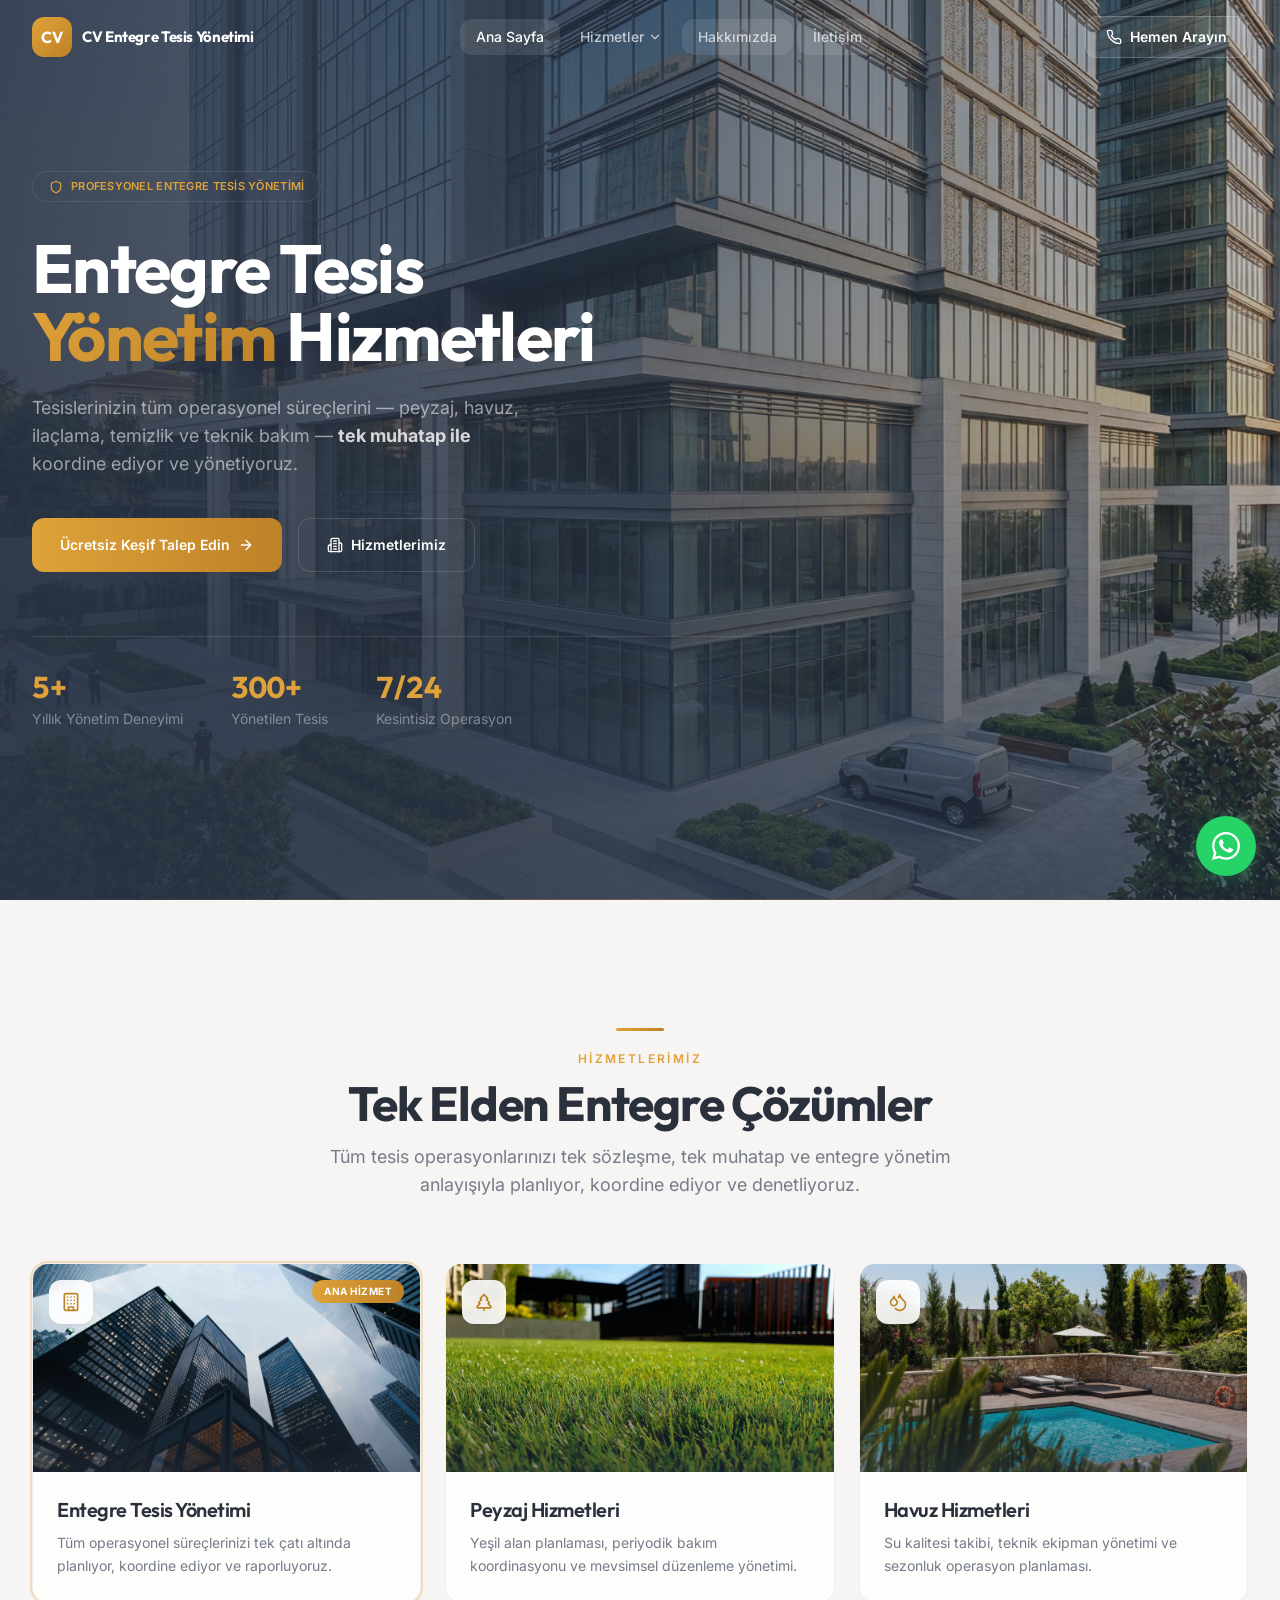
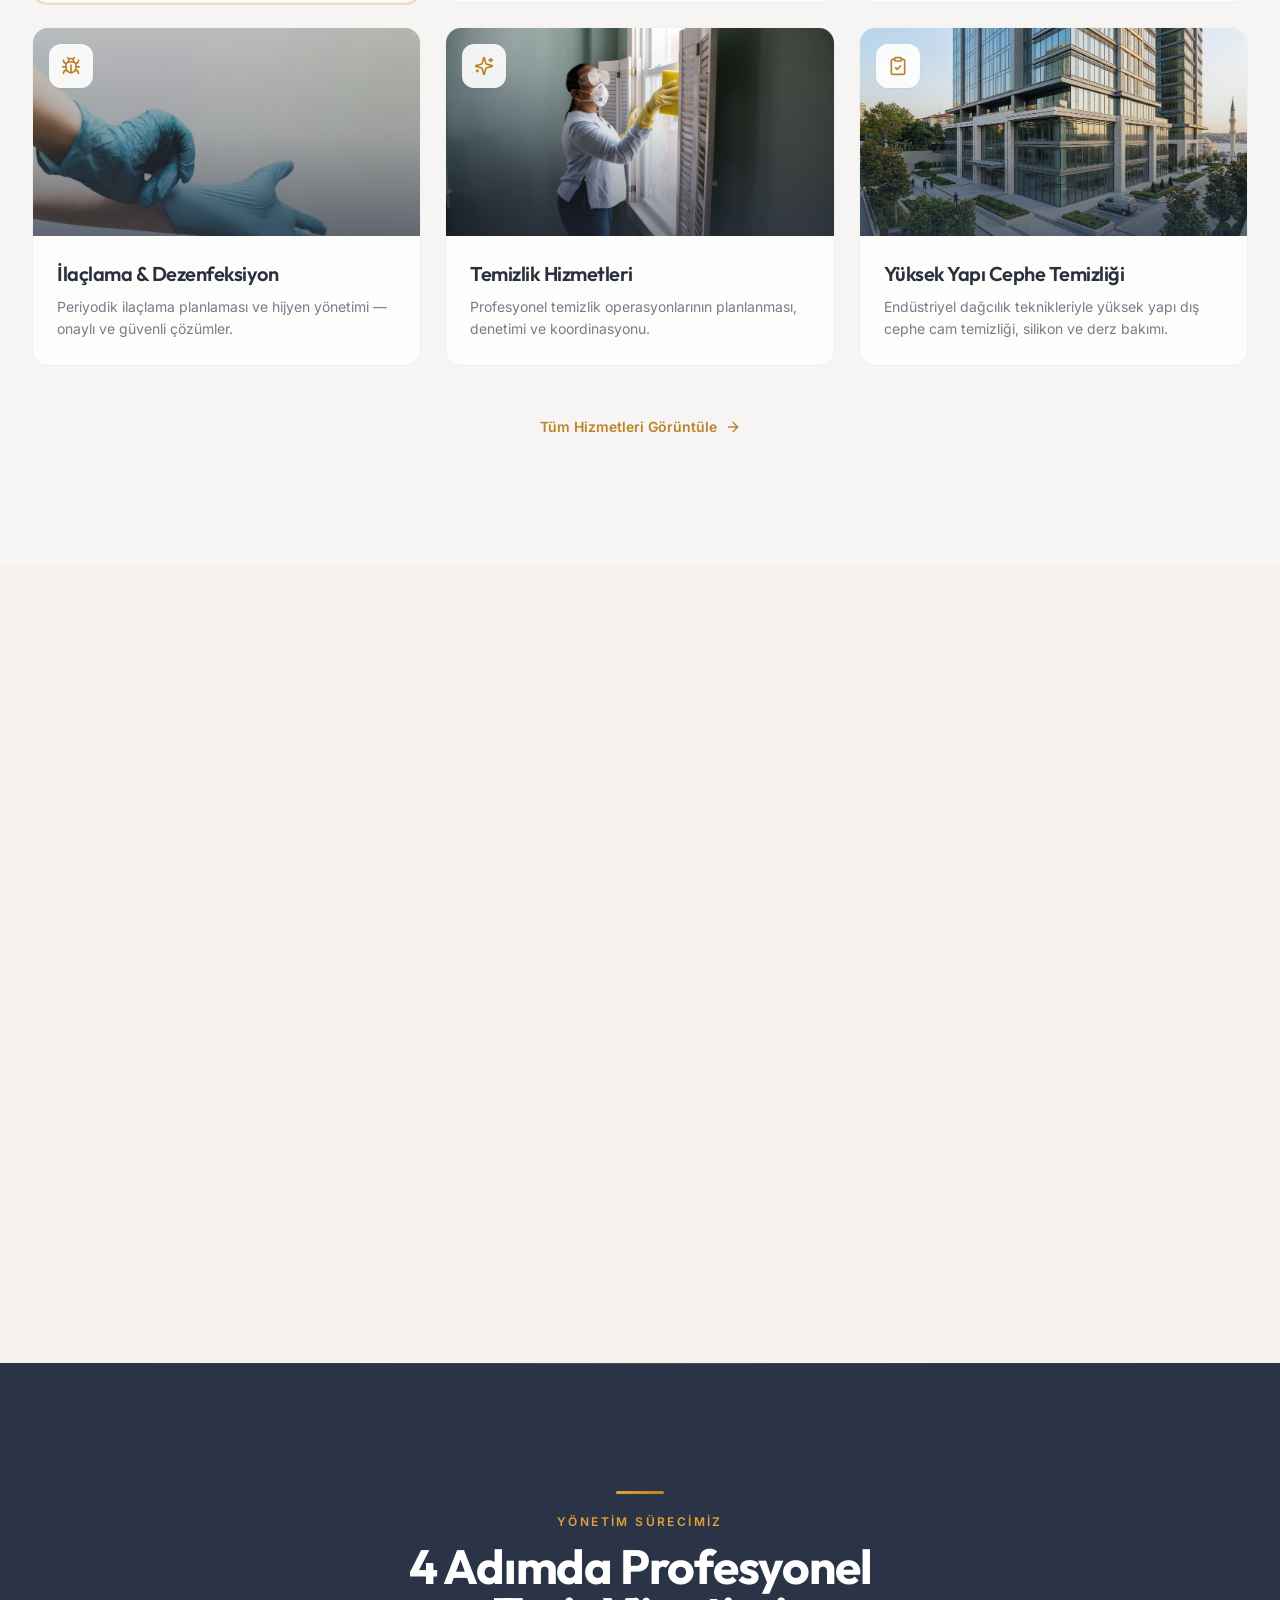
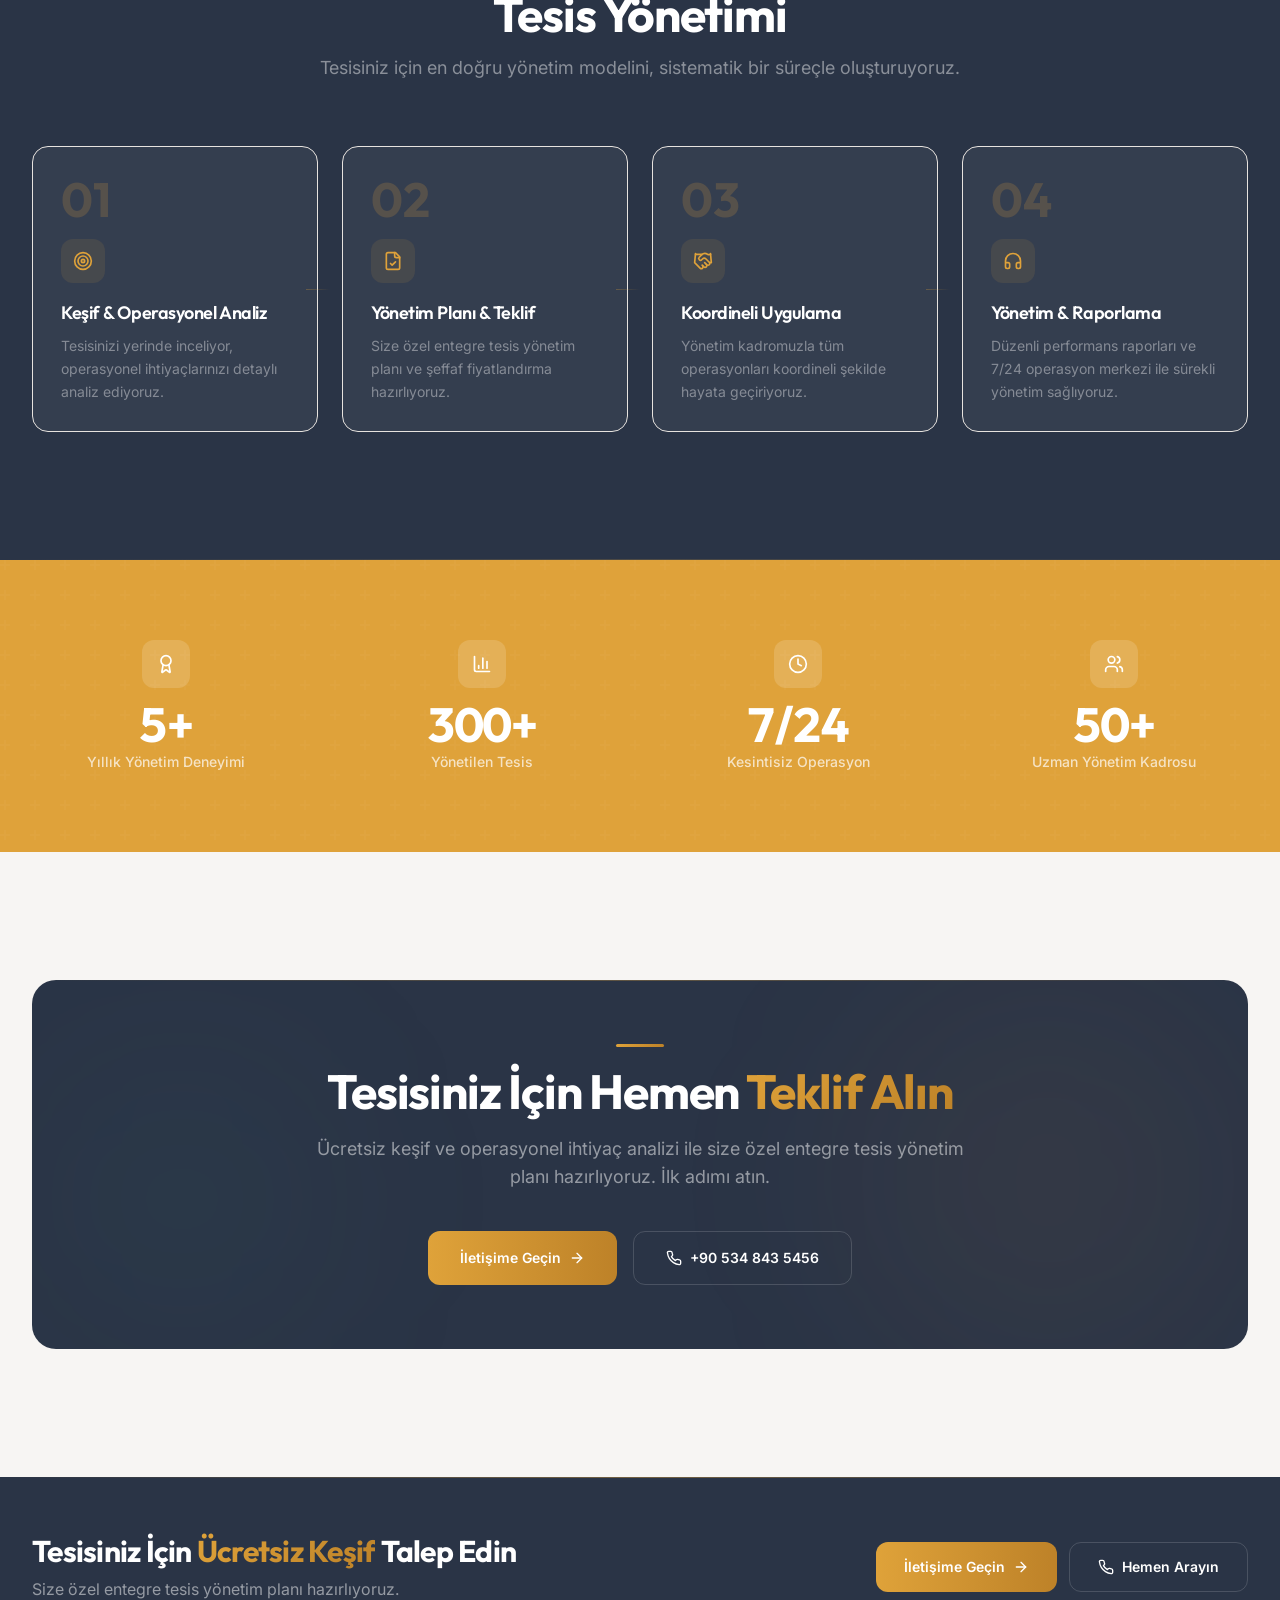
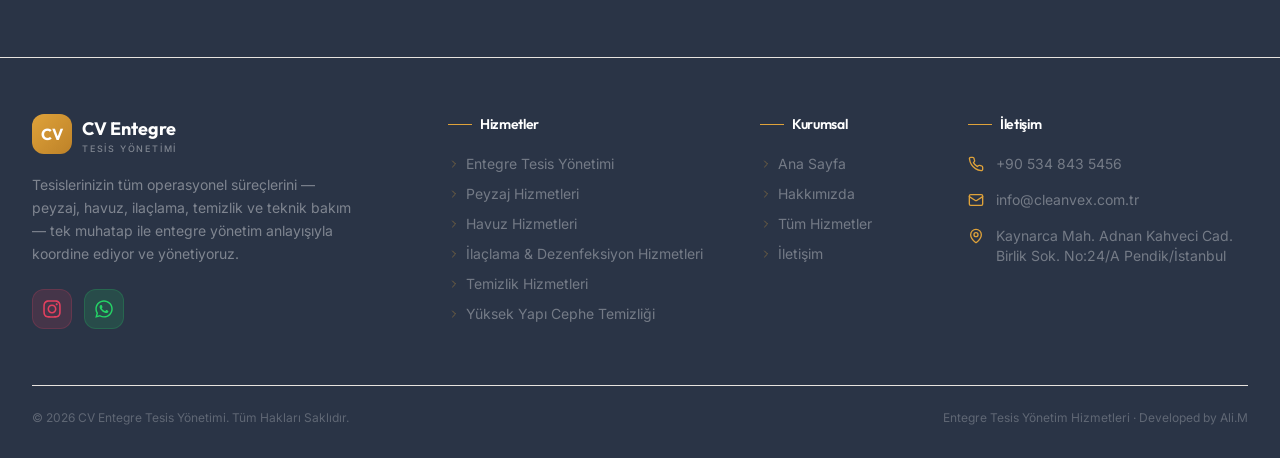
==== commit d91b9f35: "Add files via upload" ====
--- a/index.html
+++ b/index.html
@@ -28,8 +28,8 @@
     <link rel="icon" type="image/x-icon" href="/favicon.ico" />
     <link rel="preconnect" href="https://fonts.googleapis.com" />
     <link rel="preconnect" href="https://fonts.gstatic.com" crossorigin />
-    <script type="module" crossorigin src="/assets/index-CjQs3ar8.js"></script>
-    <link rel="stylesheet" crossorigin href="/assets/index-DX75QFbS.css">
+    <script type="module" crossorigin src="/assets/index-DHAokQl2.js"></script>
+    <link rel="stylesheet" crossorigin href="/assets/index-BdqASjB6.css">
   </head>
 
   <body>
--- a/assets/index-BdqASjB6.css
+++ b/assets/index-BdqASjB6.css
@@ -0,0 +1 @@
+@import"https://fonts.googleapis.com/css2?family=Inter:wght@300;400;500;600;700;800&family=Outfit:wght@400;500;600;700;800&display=swap";*,:before,:after{--tw-border-spacing-x: 0;--tw-border-spacing-y: 0;--tw-translate-x: 0;--tw-translate-y: 0;--tw-rotate: 0;--tw-skew-x: 0;--tw-skew-y: 0;--tw-scale-x: 1;--tw-scale-y: 1;--tw-pan-x: ;--tw-pan-y: ;--tw-pinch-zoom: ;--tw-scroll-snap-strictness: proximity;--tw-gradient-from-position: ;--tw-gradient-via-position: ;--tw-gradient-to-position: ;--tw-ordinal: ;--tw-slashed-zero: ;--tw-numeric-figure: ;--tw-numeric-spacing: ;--tw-numeric-fraction: ;--tw-ring-inset: ;--tw-ring-offset-width: 0px;--tw-ring-offset-color: #fff;--tw-ring-color: rgb(59 130 246 / .5);--tw-ring-offset-shadow: 0 0 #0000;--tw-ring-shadow: 0 0 #0000;--tw-shadow: 0 0 #0000;--tw-shadow-colored: 0 0 #0000;--tw-blur: ;--tw-brightness: ;--tw-contrast: ;--tw-grayscale: ;--tw-hue-rotate: ;--tw-invert: ;--tw-saturate: ;--tw-sepia: ;--tw-drop-shadow: ;--tw-backdrop-blur: ;--tw-backdrop-brightness: ;--tw-backdrop-contrast: ;--tw-backdrop-grayscale: ;--tw-backdrop-hue-rotate: ;--tw-backdrop-invert: ;--tw-backdrop-opacity: ;--tw-backdrop-saturate: ;--tw-backdrop-sepia: ;--tw-contain-size: ;--tw-contain-layout: ;--tw-contain-paint: ;--tw-contain-style: }::backdrop{--tw-border-spacing-x: 0;--tw-border-spacing-y: 0;--tw-translate-x: 0;--tw-translate-y: 0;--tw-rotate: 0;--tw-skew-x: 0;--tw-skew-y: 0;--tw-scale-x: 1;--tw-scale-y: 1;--tw-pan-x: ;--tw-pan-y: ;--tw-pinch-zoom: ;--tw-scroll-snap-strictness: proximity;--tw-gradient-from-position: ;--tw-gradient-via-position: ;--tw-gradient-to-position: ;--tw-ordinal: ;--tw-slashed-zero: ;--tw-numeric-figure: ;--tw-numeric-spacing: ;--tw-numeric-fraction: ;--tw-ring-inset: ;--tw-ring-offset-width: 0px;--tw-ring-offset-color: #fff;--tw-ring-color: rgb(59 130 246 / .5);--tw-ring-offset-shadow: 0 0 #0000;--tw-ring-shadow: 0 0 #0000;--tw-shadow: 0 0 #0000;--tw-shadow-colored: 0 0 #0000;--tw-blur: ;--tw-brightness: ;--tw-contrast: ;--tw-grayscale: ;--tw-hue-rotate: ;--tw-invert: ;--tw-saturate: ;--tw-sepia: ;--tw-drop-shadow: ;--tw-backdrop-blur: ;--tw-backdrop-brightness: ;--tw-backdrop-contrast: ;--tw-backdrop-grayscale: ;--tw-backdrop-hue-rotate: ;--tw-backdrop-invert: ;--tw-backdrop-opacity: ;--tw-backdrop-saturate: ;--tw-backdrop-sepia: ;--tw-contain-size: ;--tw-contain-layout: ;--tw-contain-paint: ;--tw-contain-style: }*,:before,:after{box-sizing:border-box;border-width:0;border-style:solid;border-color:#e5e7eb}:before,:after{--tw-content: ""}html,:host{line-height:1.5;-webkit-text-size-adjust:100%;-moz-tab-size:4;-o-tab-size:4;tab-size:4;font-family:Inter,system-ui,sans-serif;font-feature-settings:normal;font-variation-settings:normal;-webkit-tap-highlight-color:transparent}body{margin:0;line-height:inherit}hr{height:0;color:inherit;border-top-width:1px}abbr:where([title]){-webkit-text-decoration:underline dotted;text-decoration:underline dotted}h1,h2,h3,h4,h5,h6{font-size:inherit;font-weight:inherit}a{color:inherit;text-decoration:inherit}b,strong{font-weight:bolder}code,kbd,samp,pre{font-family:ui-monospace,SFMono-Regular,Menlo,Monaco,Consolas,Liberation Mono,Courier New,monospace;font-feature-settings:normal;font-variation-settings:normal;font-size:1em}small{font-size:80%}sub,sup{font-size:75%;line-height:0;position:relative;vertical-align:baseline}sub{bottom:-.25em}sup{top:-.5em}table{text-indent:0;border-color:inherit;border-collapse:collapse}button,input,optgroup,select,textarea{font-family:inherit;font-feature-settings:inherit;font-variation-settings:inherit;font-size:100%;font-weight:inherit;line-height:inherit;letter-spacing:inherit;color:inherit;margin:0;padding:0}button,select{text-transform:none}button,input:where([type=button]),input:where([type=reset]),input:where([type=submit]){-webkit-appearance:button;background-color:transparent;background-image:none}:-moz-focusring{outline:auto}:-moz-ui-invalid{box-shadow:none}progress{vertical-align:baseline}::-webkit-inner-spin-button,::-webkit-outer-spin-button{height:auto}[type=search]{-webkit-appearance:textfield;outline-offset:-2px}::-webkit-search-decoration{-webkit-appearance:none}::-webkit-file-upload-button{-webkit-appearance:button;font:inherit}summary{display:list-item}blockquote,dl,dd,h1,h2,h3,h4,h5,h6,hr,figure,p,pre{margin:0}fieldset{margin:0;padding:0}legend{padding:0}ol,ul,menu{list-style:none;margin:0;padding:0}dialog{padding:0}textarea{resize:vertical}input::-moz-placeholder,textarea::-moz-placeholder{opacity:1;color:#9ca3af}input::placeholder,textarea::placeholder{opacity:1;color:#9ca3af}button,[role=button]{cursor:pointer}:disabled{cursor:default}img,svg,video,canvas,audio,iframe,embed,object{display:block;vertical-align:middle}img,video{max-width:100%;height:auto}[hidden]:where(:not([hidden=until-found])){display:none}:root{--background: 36 20% 96%;--foreground: 220 18% 20%;--card: 36 18% 99%;--card-foreground: 220 18% 20%;--popover: 36 18% 99%;--popover-foreground: 220 18% 20%;--primary: 218 25% 22%;--primary-foreground: 36 20% 96%;--secondary: 36 22% 93%;--secondary-foreground: 218 20% 22%;--muted: 30 12% 91%;--muted-foreground: 220 8% 50%;--accent: 38 72% 55%;--accent-foreground: 220 22% 14%;--destructive: 0 72% 56%;--destructive-foreground: 0 0% 100%;--border: 30 14% 89%;--input: 30 14% 89%;--ring: 38 72% 55%;--radius: .75rem;--cv-navy: 218 25% 22%;--cv-navy-deep: 218 28% 16%;--cv-navy-light: 218 18% 32%;--cv-gold: 38 72% 55%;--cv-gold-light: 38 50% 93%;--cv-gold-dark: 36 65% 45%;--cv-emerald: 162 35% 42%;--cv-emerald-light: 162 28% 92%;--cv-teal: 172 35% 44%;--cv-warm-white: 36 20% 96%;--cv-warm-gray: 30 12% 91%;--cv-slate: 218 12% 45%;--sidebar-background: 0 0% 98%;--sidebar-foreground: 240 5.3% 26.1%;--sidebar-primary: 240 5.9% 10%;--sidebar-primary-foreground: 0 0% 98%;--sidebar-accent: 240 4.8% 95.9%;--sidebar-accent-foreground: 240 5.9% 10%;--sidebar-border: 220 13% 91%;--sidebar-ring: 217.2 91.2% 59.8%}*{border-color:hsl(var(--border))}body{background-color:hsl(var(--background));font-family:Inter,system-ui,sans-serif;color:hsl(var(--foreground));-webkit-font-smoothing:antialiased;-moz-osx-font-smoothing:grayscale}h1,h2,h3,h4,h5,h6{font-family:Outfit,system-ui,sans-serif;letter-spacing:-.025em}.container{width:100%;margin-right:auto;margin-left:auto;padding-right:2rem;padding-left:2rem}@media (min-width: 1400px){.container{max-width:1400px}}.sr-only{position:absolute;width:1px;height:1px;padding:0;margin:-1px;overflow:hidden;clip:rect(0,0,0,0);white-space:nowrap;border-width:0}.pointer-events-none{pointer-events:none}.pointer-events-auto{pointer-events:auto}.visible{visibility:visible}.invisible{visibility:hidden}.fixed{position:fixed}.absolute{position:absolute}.relative{position:relative}.inset-0{top:0;right:0;bottom:0;left:0}.inset-x-0{left:0;right:0}.inset-y-0{top:0;bottom:0}.-bottom-12{bottom:-3rem}.-bottom-3{bottom:-.75rem}.-bottom-6{bottom:-1.5rem}.-left-12{left:-3rem}.-left-3{left:-.75rem}.-right-12{right:-3rem}.-right-2{right:-.5rem}.-right-3{right:-.75rem}.-top-12{top:-3rem}.-top-3{top:-.75rem}.bottom-0{bottom:0}.bottom-4{bottom:1rem}.bottom-6{bottom:1.5rem}.left-0{left:0}.left-1{left:.25rem}.left-1\/2{left:50%}.left-2{left:.5rem}.left-4{left:1rem}.left-\[50\%\]{left:50%}.right-0{right:0}.right-1{right:.25rem}.right-2{right:.5rem}.right-3{right:.75rem}.right-4{right:1rem}.right-6{right:1.5rem}.right-\[10\%\]{right:10%}.top-0{top:0}.top-1\.5{top:.375rem}.top-1\/2{top:50%}.top-1\/4{top:25%}.top-2{top:.5rem}.top-3\.5{top:.875rem}.top-4{top:1rem}.top-\[1px\]{top:1px}.top-\[50\%\]{top:50%}.top-\[60\%\]{top:60%}.top-full{top:100%}.z-10{z-index:10}.z-20{z-index:20}.z-50{z-index:50}.z-\[100\]{z-index:100}.z-\[1\]{z-index:1}.z-\[60\]{z-index:60}.-mx-1{margin-left:-.25rem;margin-right:-.25rem}.mx-2{margin-left:.5rem;margin-right:.5rem}.mx-3\.5{margin-left:.875rem;margin-right:.875rem}.mx-auto{margin-left:auto;margin-right:auto}.my-0\.5{margin-top:.125rem;margin-bottom:.125rem}.my-1{margin-top:.25rem;margin-bottom:.25rem}.-ml-4{margin-left:-1rem}.-mt-4{margin-top:-1rem}.mb-0\.5{margin-bottom:.125rem}.mb-1{margin-bottom:.25rem}.mb-10{margin-bottom:2.5rem}.mb-14{margin-bottom:3.5rem}.mb-16{margin-bottom:4rem}.mb-2{margin-bottom:.5rem}.mb-3{margin-bottom:.75rem}.mb-4{margin-bottom:1rem}.mb-5{margin-bottom:1.25rem}.mb-6{margin-bottom:1.5rem}.mb-7{margin-bottom:1.75rem}.mb-8{margin-bottom:2rem}.ml-1{margin-left:.25rem}.ml-4{margin-left:1rem}.ml-auto{margin-left:auto}.mr-2{margin-right:.5rem}.mt-0\.5{margin-top:.125rem}.mt-1{margin-top:.25rem}.mt-1\.5{margin-top:.375rem}.mt-10{margin-top:2.5rem}.mt-12{margin-top:3rem}.mt-16{margin-top:4rem}.mt-2{margin-top:.5rem}.mt-24{margin-top:6rem}.mt-4{margin-top:1rem}.mt-auto{margin-top:auto}.block{display:block}.flex{display:flex}.inline-flex{display:inline-flex}.table{display:table}.grid{display:grid}.hidden{display:none}.aspect-square{aspect-ratio:1 / 1}.aspect-video{aspect-ratio:16 / 9}.size-4{width:1rem;height:1rem}.h-1\.5{height:.375rem}.h-10{height:2.5rem}.h-11{height:2.75rem}.h-12{height:3rem}.h-2{height:.5rem}.h-2\.5{height:.625rem}.h-20{height:5rem}.h-24{height:6rem}.h-3{height:.75rem}.h-3\.5{height:.875rem}.h-4{height:1rem}.h-5{height:1.25rem}.h-52{height:13rem}.h-6{height:1.5rem}.h-60{height:15rem}.h-64{height:16rem}.h-7{height:1.75rem}.h-8{height:2rem}.h-9{height:2.25rem}.h-\[1px\]{height:1px}.h-\[300px\]{height:300px}.h-\[380px\]{height:380px}.h-\[400px\]{height:400px}.h-\[500px\]{height:500px}.h-\[52px\]{height:52px}.h-\[600px\]{height:600px}.h-\[60px\]{height:60px}.h-\[var\(--radix-navigation-menu-viewport-height\)\]{height:var(--radix-navigation-menu-viewport-height)}.h-\[var\(--radix-select-trigger-height\)\]{height:var(--radix-select-trigger-height)}.h-auto{height:auto}.h-full{height:100%}.h-px{height:1px}.h-svh{height:100svh}.max-h-96{max-height:24rem}.max-h-\[300px\]{max-height:300px}.max-h-screen{max-height:100vh}.min-h-0{min-height:0px}.min-h-\[100px\]{min-height:100px}.min-h-\[240px\]{min-height:240px}.min-h-\[380px\]{min-height:380px}.min-h-\[80px\]{min-height:80px}.min-h-screen{min-height:100vh}.min-h-svh{min-height:100svh}.w-0{width:0px}.w-1{width:.25rem}.w-10{width:2.5rem}.w-11{width:2.75rem}.w-12{width:3rem}.w-2{width:.5rem}.w-2\.5{width:.625rem}.w-20{width:5rem}.w-24{width:6rem}.w-3{width:.75rem}.w-3\.5{width:.875rem}.w-3\/4{width:75%}.w-4{width:1rem}.w-5{width:1.25rem}.w-6{width:1.5rem}.w-64{width:16rem}.w-7{width:1.75rem}.w-72{width:18rem}.w-8{width:2rem}.w-9{width:2.25rem}.w-\[--sidebar-width\]{width:var(--sidebar-width)}.w-\[100px\]{width:100px}.w-\[1px\]{width:1px}.w-\[300px\]{width:300px}.w-\[320px\]{width:320px}.w-\[400px\]{width:400px}.w-\[500px\]{width:500px}.w-\[52px\]{width:52px}.w-\[600px\]{width:600px}.w-\[60px\]{width:60px}.w-\[85\%\]{width:85%}.w-auto{width:auto}.w-full{width:100%}.w-max{width:-moz-max-content;width:max-content}.w-px{width:1px}.min-w-0{min-width:0px}.min-w-5{min-width:1.25rem}.min-w-\[12rem\]{min-width:12rem}.min-w-\[260px\]{min-width:260px}.min-w-\[8rem\]{min-width:8rem}.min-w-\[var\(--radix-select-trigger-width\)\]{min-width:var(--radix-select-trigger-width)}.max-w-2xl{max-width:42rem}.max-w-\[--skeleton-width\]{max-width:var(--skeleton-width)}.max-w-\[380px\]{max-width:380px}.max-w-\[85\%\]{max-width:85%}.max-w-lg{max-width:32rem}.max-w-max{max-width:-moz-max-content;max-width:max-content}.max-w-md{max-width:28rem}.max-w-xl{max-width:36rem}.max-w-xs{max-width:20rem}.flex-1{flex:1 1 0%}.shrink-0{flex-shrink:0}.grow{flex-grow:1}.grow-0{flex-grow:0}.basis-full{flex-basis:100%}.caption-bottom{caption-side:bottom}.border-collapse{border-collapse:collapse}.-translate-x-1\/2{--tw-translate-x: -50%;transform:translate(var(--tw-translate-x),var(--tw-translate-y)) rotate(var(--tw-rotate)) skew(var(--tw-skew-x)) skewY(var(--tw-skew-y)) scaleX(var(--tw-scale-x)) scaleY(var(--tw-scale-y))}.-translate-x-px{--tw-translate-x: -1px;transform:translate(var(--tw-translate-x),var(--tw-translate-y)) rotate(var(--tw-rotate)) skew(var(--tw-skew-x)) skewY(var(--tw-skew-y)) scaleX(var(--tw-scale-x)) scaleY(var(--tw-scale-y))}.-translate-y-1\/2{--tw-translate-y: -50%;transform:translate(var(--tw-translate-x),var(--tw-translate-y)) rotate(var(--tw-rotate)) skew(var(--tw-skew-x)) skewY(var(--tw-skew-y)) scaleX(var(--tw-scale-x)) scaleY(var(--tw-scale-y))}.-translate-y-2{--tw-translate-y: -.5rem;transform:translate(var(--tw-translate-x),var(--tw-translate-y)) rotate(var(--tw-rotate)) skew(var(--tw-skew-x)) skewY(var(--tw-skew-y)) scaleX(var(--tw-scale-x)) scaleY(var(--tw-scale-y))}.translate-x-\[-50\%\]{--tw-translate-x: -50%;transform:translate(var(--tw-translate-x),var(--tw-translate-y)) rotate(var(--tw-rotate)) skew(var(--tw-skew-x)) skewY(var(--tw-skew-y)) scaleX(var(--tw-scale-x)) scaleY(var(--tw-scale-y))}.translate-x-px{--tw-translate-x: 1px;transform:translate(var(--tw-translate-x),var(--tw-translate-y)) rotate(var(--tw-rotate)) skew(var(--tw-skew-x)) skewY(var(--tw-skew-y)) scaleX(var(--tw-scale-x)) scaleY(var(--tw-scale-y))}.translate-y-0{--tw-translate-y: 0px;transform:translate(var(--tw-translate-x),var(--tw-translate-y)) rotate(var(--tw-rotate)) skew(var(--tw-skew-x)) skewY(var(--tw-skew-y)) scaleX(var(--tw-scale-x)) scaleY(var(--tw-scale-y))}.translate-y-2{--tw-translate-y: .5rem;transform:translate(var(--tw-translate-x),var(--tw-translate-y)) rotate(var(--tw-rotate)) skew(var(--tw-skew-x)) skewY(var(--tw-skew-y)) scaleX(var(--tw-scale-x)) scaleY(var(--tw-scale-y))}.translate-y-\[-50\%\]{--tw-translate-y: -50%;transform:translate(var(--tw-translate-x),var(--tw-translate-y)) rotate(var(--tw-rotate)) skew(var(--tw-skew-x)) skewY(var(--tw-skew-y)) scaleX(var(--tw-scale-x)) scaleY(var(--tw-scale-y))}.rotate-180{--tw-rotate: 180deg;transform:translate(var(--tw-translate-x),var(--tw-translate-y)) rotate(var(--tw-rotate)) skew(var(--tw-skew-x)) skewY(var(--tw-skew-y)) scaleX(var(--tw-scale-x)) scaleY(var(--tw-scale-y))}.rotate-45{--tw-rotate: 45deg;transform:translate(var(--tw-translate-x),var(--tw-translate-y)) rotate(var(--tw-rotate)) skew(var(--tw-skew-x)) skewY(var(--tw-skew-y)) scaleX(var(--tw-scale-x)) scaleY(var(--tw-scale-y))}.rotate-90{--tw-rotate: 90deg;transform:translate(var(--tw-translate-x),var(--tw-translate-y)) rotate(var(--tw-rotate)) skew(var(--tw-skew-x)) skewY(var(--tw-skew-y)) scaleX(var(--tw-scale-x)) scaleY(var(--tw-scale-y))}.scale-105{--tw-scale-x: 1.05;--tw-scale-y: 1.05;transform:translate(var(--tw-translate-x),var(--tw-translate-y)) rotate(var(--tw-rotate)) skew(var(--tw-skew-x)) skewY(var(--tw-skew-y)) scaleX(var(--tw-scale-x)) scaleY(var(--tw-scale-y))}.transform{transform:translate(var(--tw-translate-x),var(--tw-translate-y)) rotate(var(--tw-rotate)) skew(var(--tw-skew-x)) skewY(var(--tw-skew-y)) scaleX(var(--tw-scale-x)) scaleY(var(--tw-scale-y))}@keyframes pulse{50%{opacity:.5}}.animate-pulse{animation:pulse 2s cubic-bezier(.4,0,.6,1) infinite}@keyframes spin{to{transform:rotate(360deg)}}.animate-spin{animation:spin 1s linear infinite}.cursor-default{cursor:default}.cursor-pointer{cursor:pointer}.touch-none{touch-action:none}.select-none{-webkit-user-select:none;-moz-user-select:none;user-select:none}.resize-none{resize:none}.list-none{list-style-type:none}.grid-cols-2{grid-template-columns:repeat(2,minmax(0,1fr))}.flex-row{flex-direction:row}.flex-col{flex-direction:column}.flex-col-reverse{flex-direction:column-reverse}.flex-wrap{flex-wrap:wrap}.items-start{align-items:flex-start}.items-end{align-items:flex-end}.items-center{align-items:center}.items-stretch{align-items:stretch}.justify-center{justify-content:center}.justify-between{justify-content:space-between}.gap-0{gap:0px}.gap-0\.5{gap:.125rem}.gap-1{gap:.25rem}.gap-1\.5{gap:.375rem}.gap-10{gap:2.5rem}.gap-12{gap:3rem}.gap-2{gap:.5rem}.gap-2\.5{gap:.625rem}.gap-3{gap:.75rem}.gap-4{gap:1rem}.gap-5{gap:1.25rem}.gap-6{gap:1.5rem}.gap-8{gap:2rem}.space-x-1>:not([hidden])~:not([hidden]){--tw-space-x-reverse: 0;margin-right:calc(.25rem * var(--tw-space-x-reverse));margin-left:calc(.25rem * calc(1 - var(--tw-space-x-reverse)))}.space-x-4>:not([hidden])~:not([hidden]){--tw-space-x-reverse: 0;margin-right:calc(1rem * var(--tw-space-x-reverse));margin-left:calc(1rem * calc(1 - var(--tw-space-x-reverse)))}.space-y-1>:not([hidden])~:not([hidden]){--tw-space-y-reverse: 0;margin-top:calc(.25rem * calc(1 - var(--tw-space-y-reverse)));margin-bottom:calc(.25rem * var(--tw-space-y-reverse))}.space-y-1\.5>:not([hidden])~:not([hidden]){--tw-space-y-reverse: 0;margin-top:calc(.375rem * calc(1 - var(--tw-space-y-reverse)));margin-bottom:calc(.375rem * var(--tw-space-y-reverse))}.space-y-2>:not([hidden])~:not([hidden]){--tw-space-y-reverse: 0;margin-top:calc(.5rem * calc(1 - var(--tw-space-y-reverse)));margin-bottom:calc(.5rem * var(--tw-space-y-reverse))}.space-y-3>:not([hidden])~:not([hidden]){--tw-space-y-reverse: 0;margin-top:calc(.75rem * calc(1 - var(--tw-space-y-reverse)));margin-bottom:calc(.75rem * var(--tw-space-y-reverse))}.space-y-4>:not([hidden])~:not([hidden]){--tw-space-y-reverse: 0;margin-top:calc(1rem * calc(1 - var(--tw-space-y-reverse)));margin-bottom:calc(1rem * var(--tw-space-y-reverse))}.space-y-6>:not([hidden])~:not([hidden]){--tw-space-y-reverse: 0;margin-top:calc(1.5rem * calc(1 - var(--tw-space-y-reverse)));margin-bottom:calc(1.5rem * var(--tw-space-y-reverse))}.overflow-auto{overflow:auto}.overflow-hidden{overflow:hidden}.overflow-y-auto{overflow-y:auto}.overflow-x-hidden{overflow-x:hidden}.whitespace-nowrap{white-space:nowrap}.break-words{overflow-wrap:break-word}.rounded-2xl{border-radius:1rem}.rounded-3xl{border-radius:1.5rem}.rounded-\[2px\]{border-radius:2px}.rounded-\[inherit\]{border-radius:inherit}.rounded-full{border-radius:9999px}.rounded-lg{border-radius:var(--radius)}.rounded-md{border-radius:calc(var(--radius) - 2px)}.rounded-sm{border-radius:calc(var(--radius) - 4px)}.rounded-xl{border-radius:.75rem}.rounded-t-\[10px\]{border-top-left-radius:10px;border-top-right-radius:10px}.rounded-tl-none{border-top-left-radius:0}.rounded-tl-sm{border-top-left-radius:calc(var(--radius) - 4px)}.border{border-width:1px}.border-2{border-width:2px}.border-\[1\.5px\]{border-width:1.5px}.border-y{border-top-width:1px;border-bottom-width:1px}.border-b{border-bottom-width:1px}.border-l{border-left-width:1px}.border-l-2{border-left-width:2px}.border-r{border-right-width:1px}.border-t{border-top-width:1px}.border-dashed{border-style:dashed}.border-\[\#25D366\]\/20{border-color:#25d36633}.border-\[\#E4405F\]\/20{border-color:#e4405f33}.border-\[--color-border\]{border-color:var(--color-border)}.border-border{border-color:hsl(var(--border))}.border-border\/40{border-color:hsl(var(--border) / .4)}.border-border\/50{border-color:hsl(var(--border) / .5)}.border-border\/60{border-color:hsl(var(--border) / .6)}.border-cv-gold\/20{border-color:hsl(var(--cv-gold) / .2)}.border-destructive{border-color:hsl(var(--destructive))}.border-destructive\/50{border-color:hsl(var(--destructive) / .5)}.border-input{border-color:hsl(var(--input))}.border-primary{border-color:hsl(var(--primary))}.border-sidebar-border{border-color:hsl(var(--sidebar-border))}.border-transparent{border-color:transparent}.border-white\/10{border-color:#ffffff1a}.border-white\/15{border-color:#ffffff26}.border-white\/20{border-color:#fff3}.border-white\/5{border-color:#ffffff0d}.border-l-transparent{border-left-color:transparent}.border-t-transparent{border-top-color:transparent}.bg-\[\#075E54\]{--tw-bg-opacity: 1;background-color:rgb(7 94 84 / var(--tw-bg-opacity, 1))}.bg-\[\#25D366\]{--tw-bg-opacity: 1;background-color:rgb(37 211 102 / var(--tw-bg-opacity, 1))}.bg-\[\#25D366\]\/10{background-color:#25d3661a}.bg-\[\#25D366\]\/15{background-color:#25d36626}.bg-\[\#E4405F\]\/10{background-color:#e4405f1a}.bg-\[\#E4405F\]\/15{background-color:#e4405f26}.bg-\[\#ECE5DD\]{--tw-bg-opacity: 1;background-color:rgb(236 229 221 / var(--tw-bg-opacity, 1))}.bg-\[--color-bg\]{background-color:var(--color-bg)}.bg-accent{background-color:hsl(var(--accent))}.bg-background{background-color:hsl(var(--background))}.bg-background\/95{background-color:hsl(var(--background) / .95)}.bg-black\/40{background-color:#0006}.bg-black\/80{background-color:#000c}.bg-border{background-color:hsl(var(--border))}.bg-card{background-color:hsl(var(--card))}.bg-cv-gold{background-color:hsl(var(--cv-gold))}.bg-cv-gold\/10{background-color:hsl(var(--cv-gold) / .1)}.bg-cv-gold\/5{background-color:hsl(var(--cv-gold) / .05)}.bg-cv-navy{background-color:hsl(var(--cv-navy))}.bg-cv-teal\/5{background-color:hsl(var(--cv-teal) / .05)}.bg-destructive{background-color:hsl(var(--destructive))}.bg-foreground{background-color:hsl(var(--foreground))}.bg-muted{background-color:hsl(var(--muted))}.bg-muted\/50{background-color:hsl(var(--muted) / .5)}.bg-popover{background-color:hsl(var(--popover))}.bg-primary{background-color:hsl(var(--primary))}.bg-secondary{background-color:hsl(var(--secondary))}.bg-secondary\/40{background-color:hsl(var(--secondary) / .4)}.bg-secondary\/50{background-color:hsl(var(--secondary) / .5)}.bg-secondary\/60{background-color:hsl(var(--secondary) / .6)}.bg-secondary\/70{background-color:hsl(var(--secondary) / .7)}.bg-sidebar{background-color:hsl(var(--sidebar-background))}.bg-sidebar-border{background-color:hsl(var(--sidebar-border))}.bg-transparent{background-color:transparent}.bg-white{--tw-bg-opacity: 1;background-color:rgb(255 255 255 / var(--tw-bg-opacity, 1))}.bg-white\/10{background-color:#ffffff1a}.bg-white\/15{background-color:#ffffff26}.bg-white\/20{background-color:#fff3}.bg-white\/5{background-color:#ffffff0d}.bg-white\/90{background-color:#ffffffe6}.bg-\[url\(\'data\:image\/svg\+xml\,\%3Csvg\%20width\%3D\%2260\%22\%20height\%3D\%2260\%22\%20viewBox\%3D\%220\%200\%2060\%2060\%22\%20xmlns\%3D\%22http\%3A\/\/www\.w3\.org\/2000\/svg\%22\%3E\%3Cg\%20fill\%3D\%22none\%22\%20fill-rule\%3D\%22evenodd\%22\%3E\%3Cg\%20fill\%3D\%22\%23ffffff\%22\%20fill-opacity\%3D\%220\.05\%22\%3E\%3Cpath\%20d\%3D\%22M36\%2034v-4h-2v4h-4v2h4v4h2v-4h4v-2h-4zm0-30V0h-2v4h-4v2h4v4h2V6h4V4h-4zM6\%2034v-4H4v4H0v2h4v4h2v-4h4v-2H6zM6\%204V0H4v4H0v2h4v4h2V6h4V4H6z\%22\/\%3E\%3C\/g\%3E\%3C\/g\%3E\%3C\/svg\%3E\'\)\]{background-image:url(data:image/svg+xml,%3Csvg%20width%3D%2260%22%20height%3D%2260%22%20viewBox%3D%220%200%2060%2060%22%20xmlns%3D%22http%3A//www.w3.org/2000/svg%22%3E%3Cg%20fill%3D%22none%22%20fill-rule%3D%22evenodd%22%3E%3Cg%20fill%3D%22%23ffffff%22%20fill-opacity%3D%220.05%22%3E%3Cpath%20d%3D%22M36%2034v-4h-2v4h-4v2h4v4h2v-4h4v-2h-4zm0-30V0h-2v4h-4v2h4v4h2V6h4V4h-4zM6%2034v-4H4v4H0v2h4v4h2v-4h4v-2H6zM6%204V0H4v4H0v2h4v4h2V6h4V4H6z%22/%3E%3C/g%3E%3C/g%3E%3C/svg%3E)}.bg-gradient-to-br{background-image:linear-gradient(to bottom right,var(--tw-gradient-stops))}.bg-gradient-to-r{background-image:linear-gradient(to right,var(--tw-gradient-stops))}.bg-gradient-to-t{background-image:linear-gradient(to top,var(--tw-gradient-stops))}.from-cv-gold{--tw-gradient-from: hsl(var(--cv-gold)) var(--tw-gradient-from-position);--tw-gradient-to: hsl(var(--cv-gold) / 0) var(--tw-gradient-to-position);--tw-gradient-stops: var(--tw-gradient-from), var(--tw-gradient-to)}.from-cv-gold\/30{--tw-gradient-from: hsl(var(--cv-gold) / .3) var(--tw-gradient-from-position);--tw-gradient-to: hsl(var(--cv-gold) / 0) var(--tw-gradient-to-position);--tw-gradient-stops: var(--tw-gradient-from), var(--tw-gradient-to)}.from-cv-navy-deep\/30{--tw-gradient-from: hsl(var(--cv-navy-deep) / .3) var(--tw-gradient-from-position);--tw-gradient-to: hsl(var(--cv-navy-deep) / 0) var(--tw-gradient-to-position);--tw-gradient-stops: var(--tw-gradient-from), var(--tw-gradient-to)}.from-cv-navy\/30{--tw-gradient-from: hsl(var(--cv-navy) / .3) var(--tw-gradient-from-position);--tw-gradient-to: hsl(var(--cv-navy) / 0) var(--tw-gradient-to-position);--tw-gradient-stops: var(--tw-gradient-from), var(--tw-gradient-to)}.from-cv-navy\/50{--tw-gradient-from: hsl(var(--cv-navy) / .5) var(--tw-gradient-from-position);--tw-gradient-to: hsl(var(--cv-navy) / 0) var(--tw-gradient-to-position);--tw-gradient-stops: var(--tw-gradient-from), var(--tw-gradient-to)}.from-cv-navy\/60{--tw-gradient-from: hsl(var(--cv-navy) / .6) var(--tw-gradient-from-position);--tw-gradient-to: hsl(var(--cv-navy) / 0) var(--tw-gradient-to-position);--tw-gradient-stops: var(--tw-gradient-from), var(--tw-gradient-to)}.from-cv-navy\/90{--tw-gradient-from: hsl(var(--cv-navy) / .9) var(--tw-gradient-from-position);--tw-gradient-to: hsl(var(--cv-navy) / 0) var(--tw-gradient-to-position);--tw-gradient-stops: var(--tw-gradient-from), var(--tw-gradient-to)}.from-transparent{--tw-gradient-from: transparent var(--tw-gradient-from-position);--tw-gradient-to: rgb(0 0 0 / 0) var(--tw-gradient-to-position);--tw-gradient-stops: var(--tw-gradient-from), var(--tw-gradient-to)}.via-cv-gold\/20{--tw-gradient-to: hsl(var(--cv-gold) / 0) var(--tw-gradient-to-position);--tw-gradient-stops: var(--tw-gradient-from), hsl(var(--cv-gold) / .2) var(--tw-gradient-via-position), var(--tw-gradient-to)}.via-cv-gold\/30{--tw-gradient-to: hsl(var(--cv-gold) / 0) var(--tw-gradient-to-position);--tw-gradient-stops: var(--tw-gradient-from), hsl(var(--cv-gold) / .3) var(--tw-gradient-via-position), var(--tw-gradient-to)}.via-cv-gold\/40{--tw-gradient-to: hsl(var(--cv-gold) / 0) var(--tw-gradient-to-position);--tw-gradient-stops: var(--tw-gradient-from), hsl(var(--cv-gold) / .4) var(--tw-gradient-via-position), var(--tw-gradient-to)}.via-cv-navy\/15{--tw-gradient-to: hsl(var(--cv-navy) / 0) var(--tw-gradient-to-position);--tw-gradient-stops: var(--tw-gradient-from), hsl(var(--cv-navy) / .15) var(--tw-gradient-via-position), var(--tw-gradient-to)}.via-cv-navy\/70{--tw-gradient-to: hsl(var(--cv-navy) / 0) var(--tw-gradient-to-position);--tw-gradient-stops: var(--tw-gradient-from), hsl(var(--cv-navy) / .7) var(--tw-gradient-via-position), var(--tw-gradient-to)}.via-transparent{--tw-gradient-to: rgb(0 0 0 / 0) var(--tw-gradient-to-position);--tw-gradient-stops: var(--tw-gradient-from), transparent var(--tw-gradient-via-position), var(--tw-gradient-to)}.to-cv-gold-dark{--tw-gradient-to: hsl(var(--cv-gold-dark)) var(--tw-gradient-to-position)}.to-cv-navy\/10{--tw-gradient-to: hsl(var(--cv-navy) / .1) var(--tw-gradient-to-position)}.to-cv-navy\/30{--tw-gradient-to: hsl(var(--cv-navy) / .3) var(--tw-gradient-to-position)}.to-cv-navy\/40{--tw-gradient-to: hsl(var(--cv-navy) / .4) var(--tw-gradient-to-position)}.to-transparent{--tw-gradient-to: transparent var(--tw-gradient-to-position)}.fill-current{fill:currentColor}.object-cover{-o-object-fit:cover;object-fit:cover}.p-0{padding:0}.p-1{padding:.25rem}.p-10{padding:2.5rem}.p-2{padding:.5rem}.p-2\.5{padding:.625rem}.p-3{padding:.75rem}.p-3\.5{padding:.875rem}.p-4{padding:1rem}.p-5{padding:1.25rem}.p-6{padding:1.5rem}.p-7{padding:1.75rem}.p-8{padding:2rem}.p-\[1px\]{padding:1px}.px-1{padding-left:.25rem;padding-right:.25rem}.px-2{padding-left:.5rem;padding-right:.5rem}.px-2\.5{padding-left:.625rem;padding-right:.625rem}.px-3{padding-left:.75rem;padding-right:.75rem}.px-4{padding-left:1rem;padding-right:1rem}.px-5{padding-left:1.25rem;padding-right:1.25rem}.px-6{padding-left:1.5rem;padding-right:1.5rem}.px-7{padding-left:1.75rem;padding-right:1.75rem}.px-8{padding-left:2rem;padding-right:2rem}.py-0\.5{padding-top:.125rem;padding-bottom:.125rem}.py-1{padding-top:.25rem;padding-bottom:.25rem}.py-1\.5{padding-top:.375rem;padding-bottom:.375rem}.py-10{padding-top:2.5rem;padding-bottom:2.5rem}.py-16{padding-top:4rem;padding-bottom:4rem}.py-2{padding-top:.5rem;padding-bottom:.5rem}.py-2\.5{padding-top:.625rem;padding-bottom:.625rem}.py-20{padding-top:5rem;padding-bottom:5rem}.py-24{padding-top:6rem;padding-bottom:6rem}.py-3{padding-top:.75rem;padding-bottom:.75rem}.py-3\.5{padding-top:.875rem;padding-bottom:.875rem}.py-4{padding-top:1rem;padding-bottom:1rem}.py-6{padding-top:1.5rem;padding-bottom:1.5rem}.pb-20{padding-bottom:5rem}.pb-24{padding-bottom:6rem}.pb-3{padding-bottom:.75rem}.pb-4{padding-bottom:1rem}.pb-8{padding-bottom:2rem}.pl-2\.5{padding-left:.625rem}.pl-4{padding-left:1rem}.pl-8{padding-left:2rem}.pr-2{padding-right:.5rem}.pr-2\.5{padding-right:.625rem}.pr-8{padding-right:2rem}.pt-0{padding-top:0}.pt-1{padding-top:.25rem}.pt-14{padding-top:3.5rem}.pt-2{padding-top:.5rem}.pt-3{padding-top:.75rem}.pt-32{padding-top:8rem}.pt-4{padding-top:1rem}.pt-40{padding-top:10rem}.pt-6{padding-top:1.5rem}.pt-8{padding-top:2rem}.text-left{text-align:left}.text-center{text-align:center}.text-right{text-align:right}.align-middle{vertical-align:middle}.font-display{font-family:Outfit,system-ui,sans-serif}.font-mono{font-family:ui-monospace,SFMono-Regular,Menlo,Monaco,Consolas,Liberation Mono,Courier New,monospace}.text-2xl{font-size:1.5rem;line-height:2rem}.text-3xl{font-size:1.875rem;line-height:2.25rem}.text-4xl{font-size:2.25rem;line-height:2.5rem}.text-5xl{font-size:3rem;line-height:1}.text-8xl{font-size:6rem;line-height:1}.text-\[0\.8rem\]{font-size:.8rem}.text-\[10px\]{font-size:10px}.text-\[11px\]{font-size:11px}.text-\[15px\]{font-size:15px}.text-\[9px\]{font-size:9px}.text-base{font-size:1rem;line-height:1.5rem}.text-lg{font-size:1.125rem;line-height:1.75rem}.text-sm{font-size:.875rem;line-height:1.25rem}.text-xl{font-size:1.25rem;line-height:1.75rem}.text-xs{font-size:.75rem;line-height:1rem}.font-bold{font-weight:700}.font-medium{font-weight:500}.font-normal{font-weight:400}.font-semibold{font-weight:600}.uppercase{text-transform:uppercase}.tabular-nums{--tw-numeric-spacing: tabular-nums;font-variant-numeric:var(--tw-ordinal) var(--tw-slashed-zero) var(--tw-numeric-figure) var(--tw-numeric-spacing) var(--tw-numeric-fraction)}.leading-\[1\.06\]{line-height:1.06}.leading-\[1\.12\]{line-height:1.12}.leading-\[1\.1\]{line-height:1.1}.leading-none{line-height:1}.leading-relaxed{line-height:1.625}.leading-tight{line-height:1.25}.tracking-\[0\.2em\]{letter-spacing:.2em}.tracking-tight{letter-spacing:-.025em}.tracking-wide{letter-spacing:.025em}.tracking-wider{letter-spacing:.05em}.tracking-widest{letter-spacing:.1em}.text-\[\#25D366\]{--tw-text-opacity: 1;color:rgb(37 211 102 / var(--tw-text-opacity, 1))}.text-\[\#E4405F\]{--tw-text-opacity: 1;color:rgb(228 64 95 / var(--tw-text-opacity, 1))}.text-accent-foreground{color:hsl(var(--accent-foreground))}.text-card-foreground{color:hsl(var(--card-foreground))}.text-current{color:currentColor}.text-cv-emerald{color:hsl(var(--cv-emerald))}.text-cv-gold{color:hsl(var(--cv-gold))}.text-cv-gold-dark{color:hsl(var(--cv-gold-dark))}.text-cv-gold\/20{color:hsl(var(--cv-gold) / .2)}.text-cv-gold\/40{color:hsl(var(--cv-gold) / .4)}.text-cv-navy{color:hsl(var(--cv-navy))}.text-destructive{color:hsl(var(--destructive))}.text-destructive-foreground{color:hsl(var(--destructive-foreground))}.text-foreground{color:hsl(var(--foreground))}.text-foreground\/50{color:hsl(var(--foreground) / .5)}.text-foreground\/70{color:hsl(var(--foreground) / .7)}.text-foreground\/80{color:hsl(var(--foreground) / .8)}.text-foreground\/85{color:hsl(var(--foreground) / .85)}.text-gray-400{--tw-text-opacity: 1;color:rgb(156 163 175 / var(--tw-text-opacity, 1))}.text-gray-800{--tw-text-opacity: 1;color:rgb(31 41 55 / var(--tw-text-opacity, 1))}.text-muted-foreground{color:hsl(var(--muted-foreground))}.text-muted-foreground\/50{color:hsl(var(--muted-foreground) / .5)}.text-popover-foreground{color:hsl(var(--popover-foreground))}.text-primary{color:hsl(var(--primary))}.text-primary-foreground{color:hsl(var(--primary-foreground))}.text-secondary-foreground{color:hsl(var(--secondary-foreground))}.text-sidebar-foreground{color:hsl(var(--sidebar-foreground))}.text-sidebar-foreground\/70{color:hsl(var(--sidebar-foreground) / .7)}.text-white{--tw-text-opacity: 1;color:rgb(255 255 255 / var(--tw-text-opacity, 1))}.text-white\/25{color:#ffffff40}.text-white\/35{color:#ffffff59}.text-white\/40{color:#fff6}.text-white\/45{color:#ffffff73}.text-white\/50{color:#ffffff80}.text-white\/55{color:#ffffff8c}.text-white\/60{color:#fff9}.text-white\/70{color:#ffffffb3}.text-white\/80{color:#fffc}.underline-offset-4{text-underline-offset:4px}.opacity-0{opacity:0}.opacity-100{opacity:1}.opacity-50{opacity:.5}.opacity-60{opacity:.6}.opacity-70{opacity:.7}.opacity-90{opacity:.9}.shadow-2xl{--tw-shadow: 0 25px 50px -12px rgb(0 0 0 / .25);--tw-shadow-colored: 0 25px 50px -12px var(--tw-shadow-color);box-shadow:var(--tw-ring-offset-shadow, 0 0 #0000),var(--tw-ring-shadow, 0 0 #0000),var(--tw-shadow)}.shadow-\[0_0_0_1px_hsl\(var\(--sidebar-border\)\)\]{--tw-shadow: 0 0 0 1px hsl(var(--sidebar-border));--tw-shadow-colored: 0 0 0 1px var(--tw-shadow-color);box-shadow:var(--tw-ring-offset-shadow, 0 0 #0000),var(--tw-ring-shadow, 0 0 #0000),var(--tw-shadow)}.shadow-\[0_12px_48px_hsl\(0_0\%_0\%\/0\.3\)\]{--tw-shadow: 0 12px 48px hsl(0 0% 0%/.3);--tw-shadow-colored: 0 12px 48px var(--tw-shadow-color);box-shadow:var(--tw-ring-offset-shadow, 0 0 #0000),var(--tw-ring-shadow, 0 0 #0000),var(--tw-shadow)}.shadow-\[0_12px_48px_hsl\(222_35\%_15\%\/0\.12\)\]{--tw-shadow: 0 12px 48px hsl(222 35% 15%/.12);--tw-shadow-colored: 0 12px 48px var(--tw-shadow-color);box-shadow:var(--tw-ring-offset-shadow, 0 0 #0000),var(--tw-ring-shadow, 0 0 #0000),var(--tw-shadow)}.shadow-\[0_1px_20px_hsl\(218_25\%_22\%\/0\.06\)\]{--tw-shadow: 0 1px 20px hsl(218 25% 22%/.06);--tw-shadow-colored: 0 1px 20px var(--tw-shadow-color);box-shadow:var(--tw-ring-offset-shadow, 0 0 #0000),var(--tw-ring-shadow, 0 0 #0000),var(--tw-shadow)}.shadow-\[0_2px_16px_hsl\(222_35\%_15\%\/0\.06\)\,0_12px_40px_hsl\(222_35\%_15\%\/0\.05\)\]{--tw-shadow: 0 2px 16px hsl(222 35% 15%/.06),0 12px 40px hsl(222 35% 15%/.05);--tw-shadow-colored: 0 2px 16px var(--tw-shadow-color), 0 12px 40px var(--tw-shadow-color);box-shadow:var(--tw-ring-offset-shadow, 0 0 #0000),var(--tw-ring-shadow, 0 0 #0000),var(--tw-shadow)}.shadow-\[0_2px_16px_hsl\(222_35\%_15\%\/0\.06\)\]{--tw-shadow: 0 2px 16px hsl(222 35% 15%/.06);--tw-shadow-colored: 0 2px 16px var(--tw-shadow-color);box-shadow:var(--tw-ring-offset-shadow, 0 0 #0000),var(--tw-ring-shadow, 0 0 #0000),var(--tw-shadow)}.shadow-\[0_4px_20px_hsl\(145_60\%_40\%\/0\.4\)\]{--tw-shadow: 0 4px 20px hsl(145 60% 40%/.4);--tw-shadow-colored: 0 4px 20px var(--tw-shadow-color);box-shadow:var(--tw-ring-offset-shadow, 0 0 #0000),var(--tw-ring-shadow, 0 0 #0000),var(--tw-shadow)}.shadow-\[0_8px_32px_hsl\(0_0\%_0\%\/0\.15\)\]{--tw-shadow: 0 8px 32px hsl(0 0% 0%/.15);--tw-shadow-colored: 0 8px 32px var(--tw-shadow-color);box-shadow:var(--tw-ring-offset-shadow, 0 0 #0000),var(--tw-ring-shadow, 0 0 #0000),var(--tw-shadow)}.shadow-\[0_8px_32px_hsl\(222_35\%_15\%\/0\.12\)\]{--tw-shadow: 0 8px 32px hsl(222 35% 15%/.12);--tw-shadow-colored: 0 8px 32px var(--tw-shadow-color);box-shadow:var(--tw-ring-offset-shadow, 0 0 #0000),var(--tw-ring-shadow, 0 0 #0000),var(--tw-shadow)}.shadow-lg{--tw-shadow: 0 10px 15px -3px rgb(0 0 0 / .1), 0 4px 6px -4px rgb(0 0 0 / .1);--tw-shadow-colored: 0 10px 15px -3px var(--tw-shadow-color), 0 4px 6px -4px var(--tw-shadow-color);box-shadow:var(--tw-ring-offset-shadow, 0 0 #0000),var(--tw-ring-shadow, 0 0 #0000),var(--tw-shadow)}.shadow-md{--tw-shadow: 0 4px 6px -1px rgb(0 0 0 / .1), 0 2px 4px -2px rgb(0 0 0 / .1);--tw-shadow-colored: 0 4px 6px -1px var(--tw-shadow-color), 0 2px 4px -2px var(--tw-shadow-color);box-shadow:var(--tw-ring-offset-shadow, 0 0 #0000),var(--tw-ring-shadow, 0 0 #0000),var(--tw-shadow)}.shadow-none{--tw-shadow: 0 0 #0000;--tw-shadow-colored: 0 0 #0000;box-shadow:var(--tw-ring-offset-shadow, 0 0 #0000),var(--tw-ring-shadow, 0 0 #0000),var(--tw-shadow)}.shadow-sm{--tw-shadow: 0 1px 2px 0 rgb(0 0 0 / .05);--tw-shadow-colored: 0 1px 2px 0 var(--tw-shadow-color);box-shadow:var(--tw-ring-offset-shadow, 0 0 #0000),var(--tw-ring-shadow, 0 0 #0000),var(--tw-shadow)}.shadow-xl{--tw-shadow: 0 20px 25px -5px rgb(0 0 0 / .1), 0 8px 10px -6px rgb(0 0 0 / .1);--tw-shadow-colored: 0 20px 25px -5px var(--tw-shadow-color), 0 8px 10px -6px var(--tw-shadow-color);box-shadow:var(--tw-ring-offset-shadow, 0 0 #0000),var(--tw-ring-shadow, 0 0 #0000),var(--tw-shadow)}.shadow-cv-gold\/20{--tw-shadow-color: hsl(var(--cv-gold) / .2);--tw-shadow: var(--tw-shadow-colored)}.outline-none{outline:2px solid transparent;outline-offset:2px}.outline{outline-style:solid}.ring-0{--tw-ring-offset-shadow: var(--tw-ring-inset) 0 0 0 var(--tw-ring-offset-width) var(--tw-ring-offset-color);--tw-ring-shadow: var(--tw-ring-inset) 0 0 0 calc(0px + var(--tw-ring-offset-width)) var(--tw-ring-color);box-shadow:var(--tw-ring-offset-shadow),var(--tw-ring-shadow),var(--tw-shadow, 0 0 #0000)}.ring-2{--tw-ring-offset-shadow: var(--tw-ring-inset) 0 0 0 var(--tw-ring-offset-width) var(--tw-ring-offset-color);--tw-ring-shadow: var(--tw-ring-inset) 0 0 0 calc(2px + var(--tw-ring-offset-width)) var(--tw-ring-color);box-shadow:var(--tw-ring-offset-shadow),var(--tw-ring-shadow),var(--tw-shadow, 0 0 #0000)}.ring-cv-gold\/25{--tw-ring-color: hsl(var(--cv-gold) / .25)}.ring-cv-gold\/30{--tw-ring-color: hsl(var(--cv-gold) / .3)}.ring-ring{--tw-ring-color: hsl(var(--ring))}.ring-sidebar-ring{--tw-ring-color: hsl(var(--sidebar-ring))}.ring-offset-background{--tw-ring-offset-color: hsl(var(--background))}.blur-\[100px\]{--tw-blur: blur(100px);filter:var(--tw-blur) var(--tw-brightness) var(--tw-contrast) var(--tw-grayscale) var(--tw-hue-rotate) var(--tw-invert) var(--tw-saturate) var(--tw-sepia) var(--tw-drop-shadow)}.blur-\[120px\]{--tw-blur: blur(120px);filter:var(--tw-blur) var(--tw-brightness) var(--tw-contrast) var(--tw-grayscale) var(--tw-hue-rotate) var(--tw-invert) var(--tw-saturate) var(--tw-sepia) var(--tw-drop-shadow)}.blur-\[150px\]{--tw-blur: blur(150px);filter:var(--tw-blur) var(--tw-brightness) var(--tw-contrast) var(--tw-grayscale) var(--tw-hue-rotate) var(--tw-invert) var(--tw-saturate) var(--tw-sepia) var(--tw-drop-shadow)}.filter{filter:var(--tw-blur) var(--tw-brightness) var(--tw-contrast) var(--tw-grayscale) var(--tw-hue-rotate) var(--tw-invert) var(--tw-saturate) var(--tw-sepia) var(--tw-drop-shadow)}.backdrop-blur-sm{--tw-backdrop-blur: blur(4px);-webkit-backdrop-filter:var(--tw-backdrop-blur) var(--tw-backdrop-brightness) var(--tw-backdrop-contrast) var(--tw-backdrop-grayscale) var(--tw-backdrop-hue-rotate) var(--tw-backdrop-invert) var(--tw-backdrop-opacity) var(--tw-backdrop-saturate) var(--tw-backdrop-sepia);backdrop-filter:var(--tw-backdrop-blur) var(--tw-backdrop-brightness) var(--tw-backdrop-contrast) var(--tw-backdrop-grayscale) var(--tw-backdrop-hue-rotate) var(--tw-backdrop-invert) var(--tw-backdrop-opacity) var(--tw-backdrop-saturate) var(--tw-backdrop-sepia)}.backdrop-blur-xl{--tw-backdrop-blur: blur(24px);-webkit-backdrop-filter:var(--tw-backdrop-blur) var(--tw-backdrop-brightness) var(--tw-backdrop-contrast) var(--tw-backdrop-grayscale) var(--tw-backdrop-hue-rotate) var(--tw-backdrop-invert) var(--tw-backdrop-opacity) var(--tw-backdrop-saturate) var(--tw-backdrop-sepia);backdrop-filter:var(--tw-backdrop-blur) var(--tw-backdrop-brightness) var(--tw-backdrop-contrast) var(--tw-backdrop-grayscale) var(--tw-backdrop-hue-rotate) var(--tw-backdrop-invert) var(--tw-backdrop-opacity) var(--tw-backdrop-saturate) var(--tw-backdrop-sepia)}.transition{transition-property:color,background-color,border-color,text-decoration-color,fill,stroke,opacity,box-shadow,transform,filter,-webkit-backdrop-filter;transition-property:color,background-color,border-color,text-decoration-color,fill,stroke,opacity,box-shadow,transform,filter,backdrop-filter;transition-property:color,background-color,border-color,text-decoration-color,fill,stroke,opacity,box-shadow,transform,filter,backdrop-filter,-webkit-backdrop-filter;transition-timing-function:cubic-bezier(.4,0,.2,1);transition-duration:.15s}.transition-\[left\,right\,width\]{transition-property:left,right,width;transition-timing-function:cubic-bezier(.4,0,.2,1);transition-duration:.15s}.transition-\[margin\,opa\]{transition-property:margin,opa;transition-timing-function:cubic-bezier(.4,0,.2,1);transition-duration:.15s}.transition-\[width\,height\,padding\]{transition-property:width,height,padding;transition-timing-function:cubic-bezier(.4,0,.2,1);transition-duration:.15s}.transition-\[width\]{transition-property:width;transition-timing-function:cubic-bezier(.4,0,.2,1);transition-duration:.15s}.transition-all{transition-property:all;transition-timing-function:cubic-bezier(.4,0,.2,1);transition-duration:.15s}.transition-colors{transition-property:color,background-color,border-color,text-decoration-color,fill,stroke;transition-timing-function:cubic-bezier(.4,0,.2,1);transition-duration:.15s}.transition-opacity{transition-property:opacity;transition-timing-function:cubic-bezier(.4,0,.2,1);transition-duration:.15s}.transition-shadow{transition-property:box-shadow;transition-timing-function:cubic-bezier(.4,0,.2,1);transition-duration:.15s}.transition-transform{transition-property:transform;transition-timing-function:cubic-bezier(.4,0,.2,1);transition-duration:.15s}.duration-1000{transition-duration:1s}.duration-200{transition-duration:.2s}.duration-300{transition-duration:.3s}.duration-500{transition-duration:.5s}.duration-700{transition-duration:.7s}.ease-in-out{transition-timing-function:cubic-bezier(.4,0,.2,1)}.ease-linear{transition-timing-function:linear}@keyframes enter{0%{opacity:var(--tw-enter-opacity, 1);transform:translate3d(var(--tw-enter-translate-x, 0),var(--tw-enter-translate-y, 0),0) scale3d(var(--tw-enter-scale, 1),var(--tw-enter-scale, 1),var(--tw-enter-scale, 1)) rotate(var(--tw-enter-rotate, 0))}}@keyframes exit{to{opacity:var(--tw-exit-opacity, 1);transform:translate3d(var(--tw-exit-translate-x, 0),var(--tw-exit-translate-y, 0),0) scale3d(var(--tw-exit-scale, 1),var(--tw-exit-scale, 1),var(--tw-exit-scale, 1)) rotate(var(--tw-exit-rotate, 0))}}.animate-in{animation-name:enter;animation-duration:.15s;--tw-enter-opacity: initial;--tw-enter-scale: initial;--tw-enter-rotate: initial;--tw-enter-translate-x: initial;--tw-enter-translate-y: initial}.fade-in-0{--tw-enter-opacity: 0}.fade-in-80{--tw-enter-opacity: .8}.zoom-in-95{--tw-enter-scale: .95}.duration-1000{animation-duration:1s}.duration-200{animation-duration:.2s}.duration-300{animation-duration:.3s}.duration-500{animation-duration:.5s}.duration-700{animation-duration:.7s}.ease-in-out{animation-timing-function:cubic-bezier(.4,0,.2,1)}.ease-linear{animation-timing-function:linear}.text-balance{text-wrap:balance}.text-pretty{text-wrap:pretty}@keyframes cv-fade-up{0%{opacity:0;transform:translateY(28px)}to{opacity:1;transform:translateY(0)}}@keyframes cv-fade-in{0%{opacity:0}to{opacity:1}}@keyframes cv-slide-left{0%{opacity:0;transform:translate(-32px)}to{opacity:1;transform:translate(0)}}@keyframes cv-slide-right{0%{opacity:0;transform:translate(32px)}to{opacity:1;transform:translate(0)}}@keyframes cv-scale-in{0%{opacity:0;transform:scale(.92)}to{opacity:1;transform:scale(1)}}@keyframes cv-counter{0%{opacity:0;transform:translateY(16px)}to{opacity:1;transform:translateY(0)}}@keyframes cv-gradient-shift{0%,to{background-position:0% 50%}50%{background-position:100% 50%}}@keyframes cv-float{0%,to{transform:translateY(0)}50%{transform:translateY(-8px)}}@keyframes cv-pulse-glow{0%,to{box-shadow:0 0 #eda71d4d}50%{box-shadow:0 0 0 12px #eda71d00}}@keyframes cv-marquee{0%{transform:translate(0)}to{transform:translate(-50%)}}html{scroll-behavior:smooth}::-webkit-scrollbar{width:6px}::-webkit-scrollbar-track{background:hsl(var(--background))}::-webkit-scrollbar-thumb{background:hsl(var(--cv-navy) / .15);border-radius:3px}::-webkit-scrollbar-thumb:hover{background:hsl(var(--cv-navy) / .25)}::-moz-selection{background:hsl(var(--cv-gold) / .25);color:hsl(var(--foreground))}::selection{background:hsl(var(--cv-gold) / .25);color:hsl(var(--foreground))}.cv-glass{background:hsl(var(--card) / .7);backdrop-filter:blur(16px) saturate(180%);-webkit-backdrop-filter:blur(16px) saturate(180%)}.cv-gradient-text{background:linear-gradient(135deg,hsl(var(--cv-gold)),#bd8228);-webkit-background-clip:text;-webkit-text-fill-color:transparent;background-clip:text}.cv-card-hover{transition:transform .4s cubic-bezier(.16,1,.3,1),box-shadow .4s cubic-bezier(.16,1,.3,1)}.cv-card-hover:hover{transform:translateY(-4px);box-shadow:0 12px 40px #2a344614,0 4px 12px #2a34460a}.cv-section-divider{width:48px;height:3px;background:linear-gradient(90deg,hsl(var(--cv-gold)),hsl(var(--cv-gold-dark)));border-radius:2px}.file\:border-0::file-selector-button{border-width:0px}.file\:bg-transparent::file-selector-button{background-color:transparent}.file\:text-sm::file-selector-button{font-size:.875rem;line-height:1.25rem}.file\:font-medium::file-selector-button{font-weight:500}.file\:text-foreground::file-selector-button{color:hsl(var(--foreground))}.placeholder\:text-muted-foreground::-moz-placeholder{color:hsl(var(--muted-foreground))}.placeholder\:text-muted-foreground::placeholder{color:hsl(var(--muted-foreground))}.placeholder\:text-muted-foreground\/60::-moz-placeholder{color:hsl(var(--muted-foreground) / .6)}.placeholder\:text-muted-foreground\/60::placeholder{color:hsl(var(--muted-foreground) / .6)}.after\:absolute:after{content:var(--tw-content);position:absolute}.after\:-inset-2:after{content:var(--tw-content);top:-.5rem;right:-.5rem;bottom:-.5rem;left:-.5rem}.after\:inset-y-0:after{content:var(--tw-content);top:0;bottom:0}.after\:left-1\/2:after{content:var(--tw-content);left:50%}.after\:w-1:after{content:var(--tw-content);width:.25rem}.after\:w-\[2px\]:after{content:var(--tw-content);width:2px}.after\:-translate-x-1\/2:after{content:var(--tw-content);--tw-translate-x: -50%;transform:translate(var(--tw-translate-x),var(--tw-translate-y)) rotate(var(--tw-rotate)) skew(var(--tw-skew-x)) skewY(var(--tw-skew-y)) scaleX(var(--tw-scale-x)) scaleY(var(--tw-scale-y))}.first\:rounded-l-md:first-child{border-top-left-radius:calc(var(--radius) - 2px);border-bottom-left-radius:calc(var(--radius) - 2px)}.first\:border-l:first-child{border-left-width:1px}.last\:rounded-r-md:last-child{border-top-right-radius:calc(var(--radius) - 2px);border-bottom-right-radius:calc(var(--radius) - 2px)}.focus-within\:relative:focus-within{position:relative}.focus-within\:z-20:focus-within{z-index:20}.hover\:scale-105:hover{--tw-scale-x: 1.05;--tw-scale-y: 1.05;transform:translate(var(--tw-translate-x),var(--tw-translate-y)) rotate(var(--tw-rotate)) skew(var(--tw-skew-x)) skewY(var(--tw-skew-y)) scaleX(var(--tw-scale-x)) scaleY(var(--tw-scale-y))}.hover\:border-cv-gold\/20:hover{border-color:hsl(var(--cv-gold) / .2)}.hover\:bg-\[\#20BD5A\]:hover{--tw-bg-opacity: 1;background-color:rgb(32 189 90 / var(--tw-bg-opacity, 1))}.hover\:bg-\[\#25D366\]\/20:hover{background-color:#25d36633}.hover\:bg-\[\#25D366\]\/25:hover{background-color:#25d36640}.hover\:bg-\[\#E4405F\]\/20:hover{background-color:#e4405f33}.hover\:bg-\[\#E4405F\]\/25:hover{background-color:#e4405f40}.hover\:bg-accent:hover{background-color:hsl(var(--accent))}.hover\:bg-cv-gold\/10:hover{background-color:hsl(var(--cv-gold) / .1)}.hover\:bg-destructive\/80:hover{background-color:hsl(var(--destructive) / .8)}.hover\:bg-destructive\/90:hover{background-color:hsl(var(--destructive) / .9)}.hover\:bg-muted:hover{background-color:hsl(var(--muted))}.hover\:bg-muted\/50:hover{background-color:hsl(var(--muted) / .5)}.hover\:bg-primary:hover{background-color:hsl(var(--primary))}.hover\:bg-primary\/80:hover{background-color:hsl(var(--primary) / .8)}.hover\:bg-primary\/90:hover{background-color:hsl(var(--primary) / .9)}.hover\:bg-secondary:hover{background-color:hsl(var(--secondary))}.hover\:bg-secondary\/80:hover{background-color:hsl(var(--secondary) / .8)}.hover\:bg-sidebar-accent:hover{background-color:hsl(var(--sidebar-accent))}.hover\:bg-white\/20:hover{background-color:#fff3}.hover\:bg-white\/5:hover{background-color:#ffffff0d}.hover\:text-accent-foreground:hover{color:hsl(var(--accent-foreground))}.hover\:text-cv-gold:hover{color:hsl(var(--cv-gold))}.hover\:text-cv-gold-dark:hover{color:hsl(var(--cv-gold-dark))}.hover\:text-foreground:hover{color:hsl(var(--foreground))}.hover\:text-muted-foreground:hover{color:hsl(var(--muted-foreground))}.hover\:text-primary-foreground:hover{color:hsl(var(--primary-foreground))}.hover\:text-sidebar-accent-foreground:hover{color:hsl(var(--sidebar-accent-foreground))}.hover\:text-white:hover{--tw-text-opacity: 1;color:rgb(255 255 255 / var(--tw-text-opacity, 1))}.hover\:text-white\/80:hover{color:#fffc}.hover\:underline:hover{text-decoration-line:underline}.hover\:opacity-100:hover{opacity:1}.hover\:shadow-\[0_0_0_1px_hsl\(var\(--sidebar-accent\)\)\]:hover{--tw-shadow: 0 0 0 1px hsl(var(--sidebar-accent));--tw-shadow-colored: 0 0 0 1px var(--tw-shadow-color);box-shadow:var(--tw-ring-offset-shadow, 0 0 #0000),var(--tw-ring-shadow, 0 0 #0000),var(--tw-shadow)}.hover\:shadow-\[0_6px_28px_hsl\(145_60\%_40\%\/0\.5\)\]:hover{--tw-shadow: 0 6px 28px hsl(145 60% 40%/.5);--tw-shadow-colored: 0 6px 28px var(--tw-shadow-color);box-shadow:var(--tw-ring-offset-shadow, 0 0 #0000),var(--tw-ring-shadow, 0 0 #0000),var(--tw-shadow)}.hover\:shadow-lg:hover{--tw-shadow: 0 10px 15px -3px rgb(0 0 0 / .1), 0 4px 6px -4px rgb(0 0 0 / .1);--tw-shadow-colored: 0 10px 15px -3px var(--tw-shadow-color), 0 4px 6px -4px var(--tw-shadow-color);box-shadow:var(--tw-ring-offset-shadow, 0 0 #0000),var(--tw-ring-shadow, 0 0 #0000),var(--tw-shadow)}.hover\:shadow-xl:hover{--tw-shadow: 0 20px 25px -5px rgb(0 0 0 / .1), 0 8px 10px -6px rgb(0 0 0 / .1);--tw-shadow-colored: 0 20px 25px -5px var(--tw-shadow-color), 0 8px 10px -6px var(--tw-shadow-color);box-shadow:var(--tw-ring-offset-shadow, 0 0 #0000),var(--tw-ring-shadow, 0 0 #0000),var(--tw-shadow)}.hover\:shadow-cv-gold\/20:hover{--tw-shadow-color: hsl(var(--cv-gold) / .2);--tw-shadow: var(--tw-shadow-colored)}.hover\:shadow-cv-gold\/25:hover{--tw-shadow-color: hsl(var(--cv-gold) / .25);--tw-shadow: var(--tw-shadow-colored)}.hover\:shadow-cv-gold\/30:hover{--tw-shadow-color: hsl(var(--cv-gold) / .3);--tw-shadow: var(--tw-shadow-colored)}.hover\:after\:bg-sidebar-border:hover:after{content:var(--tw-content);background-color:hsl(var(--sidebar-border))}.focus\:border-cv-gold\/30:focus{border-color:hsl(var(--cv-gold) / .3)}.focus\:bg-accent:focus{background-color:hsl(var(--accent))}.focus\:bg-primary:focus{background-color:hsl(var(--primary))}.focus\:text-accent-foreground:focus{color:hsl(var(--accent-foreground))}.focus\:text-primary-foreground:focus{color:hsl(var(--primary-foreground))}.focus\:opacity-100:focus{opacity:1}.focus\:outline-none:focus{outline:2px solid transparent;outline-offset:2px}.focus\:ring-2:focus{--tw-ring-offset-shadow: var(--tw-ring-inset) 0 0 0 var(--tw-ring-offset-width) var(--tw-ring-offset-color);--tw-ring-shadow: var(--tw-ring-inset) 0 0 0 calc(2px + var(--tw-ring-offset-width)) var(--tw-ring-color);box-shadow:var(--tw-ring-offset-shadow),var(--tw-ring-shadow),var(--tw-shadow, 0 0 #0000)}.focus\:ring-cv-gold\/40:focus{--tw-ring-color: hsl(var(--cv-gold) / .4)}.focus\:ring-ring:focus{--tw-ring-color: hsl(var(--ring))}.focus\:ring-offset-2:focus{--tw-ring-offset-width: 2px}.focus-visible\:outline-none:focus-visible{outline:2px solid transparent;outline-offset:2px}.focus-visible\:ring-1:focus-visible{--tw-ring-offset-shadow: var(--tw-ring-inset) 0 0 0 var(--tw-ring-offset-width) var(--tw-ring-offset-color);--tw-ring-shadow: var(--tw-ring-inset) 0 0 0 calc(1px + var(--tw-ring-offset-width)) var(--tw-ring-color);box-shadow:var(--tw-ring-offset-shadow),var(--tw-ring-shadow),var(--tw-shadow, 0 0 #0000)}.focus-visible\:ring-2:focus-visible{--tw-ring-offset-shadow: var(--tw-ring-inset) 0 0 0 var(--tw-ring-offset-width) var(--tw-ring-offset-color);--tw-ring-shadow: var(--tw-ring-inset) 0 0 0 calc(2px + var(--tw-ring-offset-width)) var(--tw-ring-color);box-shadow:var(--tw-ring-offset-shadow),var(--tw-ring-shadow),var(--tw-shadow, 0 0 #0000)}.focus-visible\:ring-ring:focus-visible{--tw-ring-color: hsl(var(--ring))}.focus-visible\:ring-sidebar-ring:focus-visible{--tw-ring-color: hsl(var(--sidebar-ring))}.focus-visible\:ring-offset-1:focus-visible{--tw-ring-offset-width: 1px}.focus-visible\:ring-offset-2:focus-visible{--tw-ring-offset-width: 2px}.focus-visible\:ring-offset-background:focus-visible{--tw-ring-offset-color: hsl(var(--background))}.active\:scale-95:active{--tw-scale-x: .95;--tw-scale-y: .95;transform:translate(var(--tw-translate-x),var(--tw-translate-y)) rotate(var(--tw-rotate)) skew(var(--tw-skew-x)) skewY(var(--tw-skew-y)) scaleX(var(--tw-scale-x)) scaleY(var(--tw-scale-y))}.active\:scale-\[0\.97\]:active{--tw-scale-x: .97;--tw-scale-y: .97;transform:translate(var(--tw-translate-x),var(--tw-translate-y)) rotate(var(--tw-rotate)) skew(var(--tw-skew-x)) skewY(var(--tw-skew-y)) scaleX(var(--tw-scale-x)) scaleY(var(--tw-scale-y))}.active\:bg-sidebar-accent:active{background-color:hsl(var(--sidebar-accent))}.active\:text-sidebar-accent-foreground:active{color:hsl(var(--sidebar-accent-foreground))}.disabled\:pointer-events-none:disabled{pointer-events:none}.disabled\:cursor-not-allowed:disabled{cursor:not-allowed}.disabled\:opacity-50:disabled{opacity:.5}.disabled\:opacity-70:disabled{opacity:.7}.group\/menu-item:focus-within .group-focus-within\/menu-item\:opacity-100{opacity:1}.group:hover .group-hover\:translate-y-0{--tw-translate-y: 0px;transform:translate(var(--tw-translate-x),var(--tw-translate-y)) rotate(var(--tw-rotate)) skew(var(--tw-skew-x)) skewY(var(--tw-skew-y)) scaleX(var(--tw-scale-x)) scaleY(var(--tw-scale-y))}.group:hover .group-hover\:scale-105{--tw-scale-x: 1.05;--tw-scale-y: 1.05;transform:translate(var(--tw-translate-x),var(--tw-translate-y)) rotate(var(--tw-rotate)) skew(var(--tw-skew-x)) skewY(var(--tw-skew-y)) scaleX(var(--tw-scale-x)) scaleY(var(--tw-scale-y))}.group:hover .group-hover\:scale-110{--tw-scale-x: 1.1;--tw-scale-y: 1.1;transform:translate(var(--tw-translate-x),var(--tw-translate-y)) rotate(var(--tw-rotate)) skew(var(--tw-skew-x)) skewY(var(--tw-skew-y)) scaleX(var(--tw-scale-x)) scaleY(var(--tw-scale-y))}.group:hover .group-hover\:gap-3{gap:.75rem}.group:hover .group-hover\:bg-cv-gold\/20{background-color:hsl(var(--cv-gold) / .2)}.group:hover .group-hover\:text-cv-gold{color:hsl(var(--cv-gold))}.group:hover .group-hover\:text-cv-gold-dark{color:hsl(var(--cv-gold-dark))}.group:hover .group-hover\:text-foreground{color:hsl(var(--foreground))}.group\/menu-item:hover .group-hover\/menu-item\:opacity-100,.group:hover .group-hover\:opacity-100{opacity:1}.group:hover .group-hover\:shadow-md{--tw-shadow: 0 4px 6px -1px rgb(0 0 0 / .1), 0 2px 4px -2px rgb(0 0 0 / .1);--tw-shadow-colored: 0 4px 6px -1px var(--tw-shadow-color), 0 2px 4px -2px var(--tw-shadow-color);box-shadow:var(--tw-ring-offset-shadow, 0 0 #0000),var(--tw-ring-shadow, 0 0 #0000),var(--tw-shadow)}.group.destructive .group-\[\.destructive\]\:border-muted\/40{border-color:hsl(var(--muted) / .4)}.group.toaster .group-\[\.toaster\]\:border-border{border-color:hsl(var(--border))}.group.toast .group-\[\.toast\]\:bg-muted{background-color:hsl(var(--muted))}.group.toast .group-\[\.toast\]\:bg-primary{background-color:hsl(var(--primary))}.group.toaster .group-\[\.toaster\]\:bg-background{background-color:hsl(var(--background))}.group.destructive .group-\[\.destructive\]\:text-red-300{--tw-text-opacity: 1;color:rgb(252 165 165 / var(--tw-text-opacity, 1))}.group.toast .group-\[\.toast\]\:text-muted-foreground{color:hsl(var(--muted-foreground))}.group.toast .group-\[\.toast\]\:text-primary-foreground{color:hsl(var(--primary-foreground))}.group.toaster .group-\[\.toaster\]\:text-foreground{color:hsl(var(--foreground))}.group.toaster .group-\[\.toaster\]\:shadow-lg{--tw-shadow: 0 10px 15px -3px rgb(0 0 0 / .1), 0 4px 6px -4px rgb(0 0 0 / .1);--tw-shadow-colored: 0 10px 15px -3px var(--tw-shadow-color), 0 4px 6px -4px var(--tw-shadow-color);box-shadow:var(--tw-ring-offset-shadow, 0 0 #0000),var(--tw-ring-shadow, 0 0 #0000),var(--tw-shadow)}.group.destructive .group-\[\.destructive\]\:hover\:border-destructive\/30:hover{border-color:hsl(var(--destructive) / .3)}.group.destructive .group-\[\.destructive\]\:hover\:bg-destructive:hover{background-color:hsl(var(--destructive))}.group.destructive .group-\[\.destructive\]\:hover\:text-destructive-foreground:hover{color:hsl(var(--destructive-foreground))}.group.destructive .group-\[\.destructive\]\:hover\:text-red-50:hover{--tw-text-opacity: 1;color:rgb(254 242 242 / var(--tw-text-opacity, 1))}.group.destructive .group-\[\.destructive\]\:focus\:ring-destructive:focus{--tw-ring-color: hsl(var(--destructive))}.group.destructive .group-\[\.destructive\]\:focus\:ring-red-400:focus{--tw-ring-opacity: 1;--tw-ring-color: rgb(248 113 113 / var(--tw-ring-opacity, 1))}.group.destructive .group-\[\.destructive\]\:focus\:ring-offset-red-600:focus{--tw-ring-offset-color: #dc2626}.peer\/menu-button:hover~.peer-hover\/menu-button\:text-sidebar-accent-foreground{color:hsl(var(--sidebar-accent-foreground))}.peer:disabled~.peer-disabled\:cursor-not-allowed{cursor:not-allowed}.peer:disabled~.peer-disabled\:opacity-70{opacity:.7}.has-\[\[data-variant\=inset\]\]\:bg-sidebar:has([data-variant=inset]){background-color:hsl(var(--sidebar-background))}.has-\[\:disabled\]\:opacity-50:has(:disabled){opacity:.5}.group\/menu-item:has([data-sidebar=menu-action]) .group-has-\[\[data-sidebar\=menu-action\]\]\/menu-item\:pr-8{padding-right:2rem}.aria-disabled\:pointer-events-none[aria-disabled=true]{pointer-events:none}.aria-disabled\:opacity-50[aria-disabled=true]{opacity:.5}.aria-selected\:bg-accent[aria-selected=true]{background-color:hsl(var(--accent))}.aria-selected\:bg-accent\/50[aria-selected=true]{background-color:hsl(var(--accent) / .5)}.aria-selected\:text-accent-foreground[aria-selected=true]{color:hsl(var(--accent-foreground))}.aria-selected\:text-muted-foreground[aria-selected=true]{color:hsl(var(--muted-foreground))}.aria-selected\:opacity-100[aria-selected=true]{opacity:1}.aria-selected\:opacity-30[aria-selected=true]{opacity:.3}.data-\[disabled\=true\]\:pointer-events-none[data-disabled=true],.data-\[disabled\]\:pointer-events-none[data-disabled]{pointer-events:none}.data-\[panel-group-direction\=vertical\]\:h-px[data-panel-group-direction=vertical]{height:1px}.data-\[panel-group-direction\=vertical\]\:w-full[data-panel-group-direction=vertical]{width:100%}.data-\[side\=bottom\]\:translate-y-1[data-side=bottom]{--tw-translate-y: .25rem;transform:translate(var(--tw-translate-x),var(--tw-translate-y)) rotate(var(--tw-rotate)) skew(var(--tw-skew-x)) skewY(var(--tw-skew-y)) scaleX(var(--tw-scale-x)) scaleY(var(--tw-scale-y))}.data-\[side\=left\]\:-translate-x-1[data-side=left]{--tw-translate-x: -.25rem;transform:translate(var(--tw-translate-x),var(--tw-translate-y)) rotate(var(--tw-rotate)) skew(var(--tw-skew-x)) skewY(var(--tw-skew-y)) scaleX(var(--tw-scale-x)) scaleY(var(--tw-scale-y))}.data-\[side\=right\]\:translate-x-1[data-side=right]{--tw-translate-x: .25rem;transform:translate(var(--tw-translate-x),var(--tw-translate-y)) rotate(var(--tw-rotate)) skew(var(--tw-skew-x)) skewY(var(--tw-skew-y)) scaleX(var(--tw-scale-x)) scaleY(var(--tw-scale-y))}.data-\[side\=top\]\:-translate-y-1[data-side=top]{--tw-translate-y: -.25rem;transform:translate(var(--tw-translate-x),var(--tw-translate-y)) rotate(var(--tw-rotate)) skew(var(--tw-skew-x)) skewY(var(--tw-skew-y)) scaleX(var(--tw-scale-x)) scaleY(var(--tw-scale-y))}.data-\[state\=checked\]\:translate-x-5[data-state=checked]{--tw-translate-x: 1.25rem;transform:translate(var(--tw-translate-x),var(--tw-translate-y)) rotate(var(--tw-rotate)) skew(var(--tw-skew-x)) skewY(var(--tw-skew-y)) scaleX(var(--tw-scale-x)) scaleY(var(--tw-scale-y))}.data-\[state\=unchecked\]\:translate-x-0[data-state=unchecked],.data-\[swipe\=cancel\]\:translate-x-0[data-swipe=cancel]{--tw-translate-x: 0px;transform:translate(var(--tw-translate-x),var(--tw-translate-y)) rotate(var(--tw-rotate)) skew(var(--tw-skew-x)) skewY(var(--tw-skew-y)) scaleX(var(--tw-scale-x)) scaleY(var(--tw-scale-y))}.data-\[swipe\=end\]\:translate-x-\[var\(--radix-toast-swipe-end-x\)\][data-swipe=end]{--tw-translate-x: var(--radix-toast-swipe-end-x);transform:translate(var(--tw-translate-x),var(--tw-translate-y)) rotate(var(--tw-rotate)) skew(var(--tw-skew-x)) skewY(var(--tw-skew-y)) scaleX(var(--tw-scale-x)) scaleY(var(--tw-scale-y))}.data-\[swipe\=move\]\:translate-x-\[var\(--radix-toast-swipe-move-x\)\][data-swipe=move]{--tw-translate-x: var(--radix-toast-swipe-move-x);transform:translate(var(--tw-translate-x),var(--tw-translate-y)) rotate(var(--tw-rotate)) skew(var(--tw-skew-x)) skewY(var(--tw-skew-y)) scaleX(var(--tw-scale-x)) scaleY(var(--tw-scale-y))}@keyframes accordion-up{0%{height:var(--radix-accordion-content-height)}to{height:0}}.data-\[state\=closed\]\:animate-accordion-up[data-state=closed]{animation:accordion-up .2s ease-out}@keyframes accordion-down{0%{height:0}to{height:var(--radix-accordion-content-height)}}.data-\[state\=open\]\:animate-accordion-down[data-state=open]{animation:accordion-down .2s ease-out}.data-\[panel-group-direction\=vertical\]\:flex-col[data-panel-group-direction=vertical]{flex-direction:column}.data-\[active\=true\]\:bg-sidebar-accent[data-active=true]{background-color:hsl(var(--sidebar-accent))}.data-\[active\]\:bg-accent\/50[data-active]{background-color:hsl(var(--accent) / .5)}.data-\[selected\=\'true\'\]\:bg-accent[data-selected=true]{background-color:hsl(var(--accent))}.data-\[state\=active\]\:bg-background[data-state=active]{background-color:hsl(var(--background))}.data-\[state\=checked\]\:bg-primary[data-state=checked]{background-color:hsl(var(--primary))}.data-\[state\=on\]\:bg-accent[data-state=on],.data-\[state\=open\]\:bg-accent[data-state=open]{background-color:hsl(var(--accent))}.data-\[state\=open\]\:bg-accent\/50[data-state=open]{background-color:hsl(var(--accent) / .5)}.data-\[state\=open\]\:bg-secondary[data-state=open]{background-color:hsl(var(--secondary))}.data-\[state\=selected\]\:bg-muted[data-state=selected]{background-color:hsl(var(--muted))}.data-\[state\=unchecked\]\:bg-input[data-state=unchecked]{background-color:hsl(var(--input))}.data-\[active\=true\]\:font-medium[data-active=true]{font-weight:500}.data-\[active\=true\]\:text-sidebar-accent-foreground[data-active=true]{color:hsl(var(--sidebar-accent-foreground))}.data-\[selected\=true\]\:text-accent-foreground[data-selected=true]{color:hsl(var(--accent-foreground))}.data-\[state\=active\]\:text-foreground[data-state=active]{color:hsl(var(--foreground))}.data-\[state\=checked\]\:text-primary-foreground[data-state=checked]{color:hsl(var(--primary-foreground))}.data-\[state\=on\]\:text-accent-foreground[data-state=on],.data-\[state\=open\]\:text-accent-foreground[data-state=open]{color:hsl(var(--accent-foreground))}.data-\[state\=open\]\:text-muted-foreground[data-state=open]{color:hsl(var(--muted-foreground))}.data-\[disabled\=true\]\:opacity-50[data-disabled=true],.data-\[disabled\]\:opacity-50[data-disabled]{opacity:.5}.data-\[state\=open\]\:opacity-100[data-state=open]{opacity:1}.data-\[state\=active\]\:shadow-sm[data-state=active]{--tw-shadow: 0 1px 2px 0 rgb(0 0 0 / .05);--tw-shadow-colored: 0 1px 2px 0 var(--tw-shadow-color);box-shadow:var(--tw-ring-offset-shadow, 0 0 #0000),var(--tw-ring-shadow, 0 0 #0000),var(--tw-shadow)}.data-\[swipe\=move\]\:transition-none[data-swipe=move]{transition-property:none}.data-\[state\=closed\]\:duration-300[data-state=closed]{transition-duration:.3s}.data-\[state\=open\]\:duration-500[data-state=open]{transition-duration:.5s}.data-\[motion\^\=from-\]\:animate-in[data-motion^=from-],.data-\[state\=open\]\:animate-in[data-state=open],.data-\[state\=visible\]\:animate-in[data-state=visible]{animation-name:enter;animation-duration:.15s;--tw-enter-opacity: initial;--tw-enter-scale: initial;--tw-enter-rotate: initial;--tw-enter-translate-x: initial;--tw-enter-translate-y: initial}.data-\[motion\^\=to-\]\:animate-out[data-motion^=to-],.data-\[state\=closed\]\:animate-out[data-state=closed],.data-\[state\=hidden\]\:animate-out[data-state=hidden],.data-\[swipe\=end\]\:animate-out[data-swipe=end]{animation-name:exit;animation-duration:.15s;--tw-exit-opacity: initial;--tw-exit-scale: initial;--tw-exit-rotate: initial;--tw-exit-translate-x: initial;--tw-exit-translate-y: initial}.data-\[motion\^\=from-\]\:fade-in[data-motion^=from-]{--tw-enter-opacity: 0}.data-\[motion\^\=to-\]\:fade-out[data-motion^=to-],.data-\[state\=closed\]\:fade-out-0[data-state=closed]{--tw-exit-opacity: 0}.data-\[state\=closed\]\:fade-out-80[data-state=closed]{--tw-exit-opacity: .8}.data-\[state\=hidden\]\:fade-out[data-state=hidden]{--tw-exit-opacity: 0}.data-\[state\=open\]\:fade-in-0[data-state=open],.data-\[state\=visible\]\:fade-in[data-state=visible]{--tw-enter-opacity: 0}.data-\[state\=closed\]\:zoom-out-95[data-state=closed]{--tw-exit-scale: .95}.data-\[state\=open\]\:zoom-in-90[data-state=open]{--tw-enter-scale: .9}.data-\[state\=open\]\:zoom-in-95[data-state=open]{--tw-enter-scale: .95}.data-\[motion\=from-end\]\:slide-in-from-right-52[data-motion=from-end]{--tw-enter-translate-x: 13rem}.data-\[motion\=from-start\]\:slide-in-from-left-52[data-motion=from-start]{--tw-enter-translate-x: -13rem}.data-\[motion\=to-end\]\:slide-out-to-right-52[data-motion=to-end]{--tw-exit-translate-x: 13rem}.data-\[motion\=to-start\]\:slide-out-to-left-52[data-motion=to-start]{--tw-exit-translate-x: -13rem}.data-\[side\=bottom\]\:slide-in-from-top-2[data-side=bottom]{--tw-enter-translate-y: -.5rem}.data-\[side\=left\]\:slide-in-from-right-2[data-side=left]{--tw-enter-translate-x: .5rem}.data-\[side\=right\]\:slide-in-from-left-2[data-side=right]{--tw-enter-translate-x: -.5rem}.data-\[side\=top\]\:slide-in-from-bottom-2[data-side=top]{--tw-enter-translate-y: .5rem}.data-\[state\=closed\]\:slide-out-to-bottom[data-state=closed]{--tw-exit-translate-y: 100%}.data-\[state\=closed\]\:slide-out-to-left[data-state=closed]{--tw-exit-translate-x: -100%}.data-\[state\=closed\]\:slide-out-to-left-1\/2[data-state=closed]{--tw-exit-translate-x: -50%}.data-\[state\=closed\]\:slide-out-to-right[data-state=closed],.data-\[state\=closed\]\:slide-out-to-right-full[data-state=closed]{--tw-exit-translate-x: 100%}.data-\[state\=closed\]\:slide-out-to-top[data-state=closed]{--tw-exit-translate-y: -100%}.data-\[state\=closed\]\:slide-out-to-top-\[48\%\][data-state=closed]{--tw-exit-translate-y: -48%}.data-\[state\=open\]\:slide-in-from-bottom[data-state=open]{--tw-enter-translate-y: 100%}.data-\[state\=open\]\:slide-in-from-left[data-state=open]{--tw-enter-translate-x: -100%}.data-\[state\=open\]\:slide-in-from-left-1\/2[data-state=open]{--tw-enter-translate-x: -50%}.data-\[state\=open\]\:slide-in-from-right[data-state=open]{--tw-enter-translate-x: 100%}.data-\[state\=open\]\:slide-in-from-top[data-state=open]{--tw-enter-translate-y: -100%}.data-\[state\=open\]\:slide-in-from-top-\[48\%\][data-state=open]{--tw-enter-translate-y: -48%}.data-\[state\=open\]\:slide-in-from-top-full[data-state=open]{--tw-enter-translate-y: -100%}.data-\[state\=closed\]\:duration-300[data-state=closed]{animation-duration:.3s}.data-\[state\=open\]\:duration-500[data-state=open]{animation-duration:.5s}.data-\[panel-group-direction\=vertical\]\:after\:left-0[data-panel-group-direction=vertical]:after{content:var(--tw-content);left:0}.data-\[panel-group-direction\=vertical\]\:after\:h-1[data-panel-group-direction=vertical]:after{content:var(--tw-content);height:.25rem}.data-\[panel-group-direction\=vertical\]\:after\:w-full[data-panel-group-direction=vertical]:after{content:var(--tw-content);width:100%}.data-\[panel-group-direction\=vertical\]\:after\:-translate-y-1\/2[data-panel-group-direction=vertical]:after{content:var(--tw-content);--tw-translate-y: -50%;transform:translate(var(--tw-translate-x),var(--tw-translate-y)) rotate(var(--tw-rotate)) skew(var(--tw-skew-x)) skewY(var(--tw-skew-y)) scaleX(var(--tw-scale-x)) scaleY(var(--tw-scale-y))}.data-\[panel-group-direction\=vertical\]\:after\:translate-x-0[data-panel-group-direction=vertical]:after{content:var(--tw-content);--tw-translate-x: 0px;transform:translate(var(--tw-translate-x),var(--tw-translate-y)) rotate(var(--tw-rotate)) skew(var(--tw-skew-x)) skewY(var(--tw-skew-y)) scaleX(var(--tw-scale-x)) scaleY(var(--tw-scale-y))}.data-\[state\=open\]\:hover\:bg-sidebar-accent:hover[data-state=open]{background-color:hsl(var(--sidebar-accent))}.data-\[state\=open\]\:hover\:text-sidebar-accent-foreground:hover[data-state=open]{color:hsl(var(--sidebar-accent-foreground))}.group[data-collapsible=offcanvas] .group-data-\[collapsible\=offcanvas\]\:left-\[calc\(var\(--sidebar-width\)\*-1\)\]{left:calc(var(--sidebar-width) * -1)}.group[data-collapsible=offcanvas] .group-data-\[collapsible\=offcanvas\]\:right-\[calc\(var\(--sidebar-width\)\*-1\)\]{right:calc(var(--sidebar-width) * -1)}.group[data-side=left] .group-data-\[side\=left\]\:-right-4{right:-1rem}.group[data-side=right] .group-data-\[side\=right\]\:left-0{left:0}.group[data-collapsible=icon] .group-data-\[collapsible\=icon\]\:-mt-8{margin-top:-2rem}.group[data-collapsible=icon] .group-data-\[collapsible\=icon\]\:hidden{display:none}.group[data-collapsible=icon] .group-data-\[collapsible\=icon\]\:\!size-8{width:2rem!important;height:2rem!important}.group[data-collapsible=icon] .group-data-\[collapsible\=icon\]\:w-\[--sidebar-width-icon\]{width:var(--sidebar-width-icon)}.group[data-collapsible=icon] .group-data-\[collapsible\=icon\]\:w-\[calc\(var\(--sidebar-width-icon\)_\+_theme\(spacing\.4\)\)\]{width:calc(var(--sidebar-width-icon) + 1rem)}.group[data-collapsible=icon] .group-data-\[collapsible\=icon\]\:w-\[calc\(var\(--sidebar-width-icon\)_\+_theme\(spacing\.4\)_\+2px\)\]{width:calc(var(--sidebar-width-icon) + 1rem + 2px)}.group[data-collapsible=offcanvas] .group-data-\[collapsible\=offcanvas\]\:w-0{width:0px}.group[data-collapsible=offcanvas] .group-data-\[collapsible\=offcanvas\]\:translate-x-0{--tw-translate-x: 0px;transform:translate(var(--tw-translate-x),var(--tw-translate-y)) rotate(var(--tw-rotate)) skew(var(--tw-skew-x)) skewY(var(--tw-skew-y)) scaleX(var(--tw-scale-x)) scaleY(var(--tw-scale-y))}.group[data-side=right] .group-data-\[side\=right\]\:rotate-180,.group[data-state=open] .group-data-\[state\=open\]\:rotate-180{--tw-rotate: 180deg;transform:translate(var(--tw-translate-x),var(--tw-translate-y)) rotate(var(--tw-rotate)) skew(var(--tw-skew-x)) skewY(var(--tw-skew-y)) scaleX(var(--tw-scale-x)) scaleY(var(--tw-scale-y))}.group[data-collapsible=icon] .group-data-\[collapsible\=icon\]\:overflow-hidden{overflow:hidden}.group[data-variant=floating] .group-data-\[variant\=floating\]\:rounded-lg{border-radius:var(--radius)}.group[data-variant=floating] .group-data-\[variant\=floating\]\:border{border-width:1px}.group[data-side=left] .group-data-\[side\=left\]\:border-r{border-right-width:1px}.group[data-side=right] .group-data-\[side\=right\]\:border-l{border-left-width:1px}.group[data-variant=floating] .group-data-\[variant\=floating\]\:border-sidebar-border{border-color:hsl(var(--sidebar-border))}.group[data-collapsible=icon] .group-data-\[collapsible\=icon\]\:\!p-0{padding:0!important}.group[data-collapsible=icon] .group-data-\[collapsible\=icon\]\:\!p-2{padding:.5rem!important}.group[data-collapsible=icon] .group-data-\[collapsible\=icon\]\:opacity-0{opacity:0}.group[data-variant=floating] .group-data-\[variant\=floating\]\:shadow{--tw-shadow: 0 1px 3px 0 rgb(0 0 0 / .1), 0 1px 2px -1px rgb(0 0 0 / .1);--tw-shadow-colored: 0 1px 3px 0 var(--tw-shadow-color), 0 1px 2px -1px var(--tw-shadow-color);box-shadow:var(--tw-ring-offset-shadow, 0 0 #0000),var(--tw-ring-shadow, 0 0 #0000),var(--tw-shadow)}.group[data-collapsible=offcanvas] .group-data-\[collapsible\=offcanvas\]\:after\:left-full:after{content:var(--tw-content);left:100%}.group[data-collapsible=offcanvas] .group-data-\[collapsible\=offcanvas\]\:hover\:bg-sidebar:hover{background-color:hsl(var(--sidebar-background))}.peer\/menu-button[data-size=default]~.peer-data-\[size\=default\]\/menu-button\:top-1\.5{top:.375rem}.peer\/menu-button[data-size=lg]~.peer-data-\[size\=lg\]\/menu-button\:top-2\.5{top:.625rem}.peer\/menu-button[data-size=sm]~.peer-data-\[size\=sm\]\/menu-button\:top-1{top:.25rem}.peer[data-variant=inset]~.peer-data-\[variant\=inset\]\:min-h-\[calc\(100svh-theme\(spacing\.4\)\)\]{min-height:calc(100svh - 1rem)}.peer\/menu-button[data-active=true]~.peer-data-\[active\=true\]\/menu-button\:text-sidebar-accent-foreground{color:hsl(var(--sidebar-accent-foreground))}.dark\:border-destructive:is(.dark *){border-color:hsl(var(--destructive))}@media (min-width: 640px){.sm\:bottom-0{bottom:0}.sm\:right-0{right:0}.sm\:top-auto{top:auto}.sm\:mt-0{margin-top:0}.sm\:flex{display:flex}.sm\:max-w-sm{max-width:24rem}.sm\:grid-cols-2{grid-template-columns:repeat(2,minmax(0,1fr))}.sm\:flex-row{flex-direction:row}.sm\:flex-col{flex-direction:column}.sm\:justify-end{justify-content:flex-end}.sm\:gap-12{gap:3rem}.sm\:gap-2\.5{gap:.625rem}.sm\:space-x-2>:not([hidden])~:not([hidden]){--tw-space-x-reverse: 0;margin-right:calc(.5rem * var(--tw-space-x-reverse));margin-left:calc(.5rem * calc(1 - var(--tw-space-x-reverse)))}.sm\:space-x-4>:not([hidden])~:not([hidden]){--tw-space-x-reverse: 0;margin-right:calc(1rem * var(--tw-space-x-reverse));margin-left:calc(1rem * calc(1 - var(--tw-space-x-reverse)))}.sm\:space-y-0>:not([hidden])~:not([hidden]){--tw-space-y-reverse: 0;margin-top:calc(0px * calc(1 - var(--tw-space-y-reverse)));margin-bottom:calc(0px * var(--tw-space-y-reverse))}.sm\:rounded-lg{border-radius:var(--radius)}.sm\:text-left{text-align:left}.sm\:text-3xl{font-size:1.875rem;line-height:2.25rem}.sm\:text-4xl{font-size:2.25rem;line-height:2.5rem}.sm\:text-5xl{font-size:3rem;line-height:1}.sm\:text-9xl{font-size:8rem;line-height:1}.sm\:text-lg{font-size:1.125rem;line-height:1.75rem}.sm\:text-sm{font-size:.875rem;line-height:1.25rem}.data-\[state\=open\]\:sm\:slide-in-from-bottom-full[data-state=open]{--tw-enter-translate-y: 100%}}@media (min-width: 768px){.md\:absolute{position:absolute}.md\:block{display:block}.md\:flex{display:flex}.md\:h-full{height:100%}.md\:w-\[var\(--radix-navigation-menu-viewport-width\)\]{width:var(--radix-navigation-menu-viewport-width)}.md\:w-auto{width:auto}.md\:max-w-\[420px\]{max-width:420px}.md\:grid-cols-2{grid-template-columns:repeat(2,minmax(0,1fr))}.md\:grid-cols-\[380px_1fr\]{grid-template-columns:380px 1fr}.md\:bg-gradient-to-r{background-image:linear-gradient(to right,var(--tw-gradient-stops))}.md\:from-transparent{--tw-gradient-from: transparent var(--tw-gradient-from-position);--tw-gradient-to: rgb(0 0 0 / 0) var(--tw-gradient-to-position);--tw-gradient-stops: var(--tw-gradient-from), var(--tw-gradient-to)}.md\:to-cv-navy\/5{--tw-gradient-to: hsl(var(--cv-navy) / .05) var(--tw-gradient-to-position)}.md\:text-sm{font-size:.875rem;line-height:1.25rem}.md\:opacity-0{opacity:0}.after\:md\:hidden:after{content:var(--tw-content);display:none}.peer[data-variant=inset]~.md\:peer-data-\[variant\=inset\]\:m-2{margin:.5rem}.peer[data-state=collapsed][data-variant=inset]~.md\:peer-data-\[state\=collapsed\]\:peer-data-\[variant\=inset\]\:ml-2{margin-left:.5rem}.peer[data-variant=inset]~.md\:peer-data-\[variant\=inset\]\:ml-0{margin-left:0}.peer[data-variant=inset]~.md\:peer-data-\[variant\=inset\]\:rounded-xl{border-radius:.75rem}.peer[data-variant=inset]~.md\:peer-data-\[variant\=inset\]\:shadow{--tw-shadow: 0 1px 3px 0 rgb(0 0 0 / .1), 0 1px 2px -1px rgb(0 0 0 / .1);--tw-shadow-colored: 0 1px 3px 0 var(--tw-shadow-color), 0 1px 2px -1px var(--tw-shadow-color);box-shadow:var(--tw-ring-offset-shadow, 0 0 #0000),var(--tw-ring-shadow, 0 0 #0000),var(--tw-shadow)}}@media (min-width: 1024px){.lg\:-right-6{right:-1.5rem}.lg\:col-span-1{grid-column:span 1 / span 1}.lg\:col-span-2{grid-column:span 2 / span 2}.lg\:col-span-3{grid-column:span 3 / span 3}.lg\:col-span-4{grid-column:span 4 / span 4}.lg\:block{display:block}.lg\:flex{display:flex}.lg\:hidden{display:none}.lg\:h-\[460px\]{height:460px}.lg\:h-\[500px\]{height:500px}.lg\:h-\[520px\]{height:520px}.lg\:min-h-\[420px\]{min-height:420px}.lg\:grid-cols-12{grid-template-columns:repeat(12,minmax(0,1fr))}.lg\:grid-cols-2{grid-template-columns:repeat(2,minmax(0,1fr))}.lg\:grid-cols-3{grid-template-columns:repeat(3,minmax(0,1fr))}.lg\:grid-cols-4{grid-template-columns:repeat(4,minmax(0,1fr))}.lg\:grid-cols-5{grid-template-columns:repeat(5,minmax(0,1fr))}.lg\:grid-cols-\[460px_1fr\]{grid-template-columns:460px 1fr}.lg\:flex-row{flex-direction:row}.lg\:gap-12{gap:3rem}.lg\:gap-16{gap:4rem}.lg\:gap-20{gap:5rem}.lg\:gap-8{gap:2rem}.lg\:p-10{padding:2.5rem}.lg\:p-16{padding:4rem}.lg\:px-8{padding-left:2rem;padding-right:2rem}.lg\:py-14{padding-top:3.5rem;padding-bottom:3.5rem}.lg\:py-20{padding-top:5rem;padding-bottom:5rem}.lg\:py-28{padding-top:7rem;padding-bottom:7rem}.lg\:py-32{padding-top:8rem;padding-bottom:8rem}.lg\:py-4{padding-top:1rem;padding-bottom:1rem}.lg\:pb-0{padding-bottom:0}.lg\:pb-28{padding-bottom:7rem}.lg\:pt-0{padding-top:0}.lg\:pt-44{padding-top:11rem}.lg\:text-3xl{font-size:1.875rem;line-height:2.25rem}.lg\:text-5xl{font-size:3rem;line-height:1}.lg\:text-6xl{font-size:3.75rem;line-height:1}.lg\:text-base{font-size:1rem;line-height:1.5rem}.lg\:text-lg{font-size:1.125rem;line-height:1.75rem}}@media (min-width: 1280px){.xl\:max-w-3xl{max-width:48rem}.xl\:text-\[68px\]{font-size:68px}}.\[\&\:has\(\[aria-selected\]\)\]\:bg-accent:has([aria-selected]){background-color:hsl(var(--accent))}.first\:\[\&\:has\(\[aria-selected\]\)\]\:rounded-l-md:has([aria-selected]):first-child{border-top-left-radius:calc(var(--radius) - 2px);border-bottom-left-radius:calc(var(--radius) - 2px)}.last\:\[\&\:has\(\[aria-selected\]\)\]\:rounded-r-md:has([aria-selected]):last-child{border-top-right-radius:calc(var(--radius) - 2px);border-bottom-right-radius:calc(var(--radius) - 2px)}.\[\&\:has\(\[aria-selected\]\.day-outside\)\]\:bg-accent\/50:has([aria-selected].day-outside){background-color:hsl(var(--accent) / .5)}.\[\&\:has\(\[aria-selected\]\.day-range-end\)\]\:rounded-r-md:has([aria-selected].day-range-end){border-top-right-radius:calc(var(--radius) - 2px);border-bottom-right-radius:calc(var(--radius) - 2px)}.\[\&\:has\(\[role\=checkbox\]\)\]\:pr-0:has([role=checkbox]){padding-right:0}.\[\&\>button\]\:hidden>button{display:none}.\[\&\>span\:last-child\]\:truncate>span:last-child{overflow:hidden;text-overflow:ellipsis;white-space:nowrap}.\[\&\>span\]\:line-clamp-1>span{overflow:hidden;display:-webkit-box;-webkit-box-orient:vertical;-webkit-line-clamp:1}.\[\&\>svg\+div\]\:translate-y-\[-3px\]>svg+div{--tw-translate-y: -3px;transform:translate(var(--tw-translate-x),var(--tw-translate-y)) rotate(var(--tw-rotate)) skew(var(--tw-skew-x)) skewY(var(--tw-skew-y)) scaleX(var(--tw-scale-x)) scaleY(var(--tw-scale-y))}.\[\&\>svg\]\:absolute>svg{position:absolute}.\[\&\>svg\]\:left-4>svg{left:1rem}.\[\&\>svg\]\:top-4>svg{top:1rem}.\[\&\>svg\]\:size-3\.5>svg{width:.875rem;height:.875rem}.\[\&\>svg\]\:size-4>svg{width:1rem;height:1rem}.\[\&\>svg\]\:h-2\.5>svg{height:.625rem}.\[\&\>svg\]\:h-3>svg{height:.75rem}.\[\&\>svg\]\:w-2\.5>svg{width:.625rem}.\[\&\>svg\]\:w-3>svg{width:.75rem}.\[\&\>svg\]\:shrink-0>svg{flex-shrink:0}.\[\&\>svg\]\:text-destructive>svg{color:hsl(var(--destructive))}.\[\&\>svg\]\:text-foreground>svg{color:hsl(var(--foreground))}.\[\&\>svg\]\:text-muted-foreground>svg{color:hsl(var(--muted-foreground))}.\[\&\>svg\]\:text-sidebar-accent-foreground>svg{color:hsl(var(--sidebar-accent-foreground))}.\[\&\>svg\~\*\]\:pl-7>svg~*{padding-left:1.75rem}.\[\&\>tr\]\:last\:border-b-0:last-child>tr{border-bottom-width:0px}.\[\&\[data-panel-group-direction\=vertical\]\>div\]\:rotate-90[data-panel-group-direction=vertical]>div{--tw-rotate: 90deg;transform:translate(var(--tw-translate-x),var(--tw-translate-y)) rotate(var(--tw-rotate)) skew(var(--tw-skew-x)) skewY(var(--tw-skew-y)) scaleX(var(--tw-scale-x)) scaleY(var(--tw-scale-y))}.\[\&\[data-state\=open\]\>svg\]\:rotate-180[data-state=open]>svg{--tw-rotate: 180deg;transform:translate(var(--tw-translate-x),var(--tw-translate-y)) rotate(var(--tw-rotate)) skew(var(--tw-skew-x)) skewY(var(--tw-skew-y)) scaleX(var(--tw-scale-x)) scaleY(var(--tw-scale-y))}.\[\&_\.recharts-cartesian-axis-tick_text\]\:fill-muted-foreground .recharts-cartesian-axis-tick text{fill:hsl(var(--muted-foreground))}.\[\&_\.recharts-cartesian-grid_line\[stroke\=\'\#ccc\'\]\]\:stroke-border\/50 .recharts-cartesian-grid line[stroke="#ccc"]{stroke:hsl(var(--border) / .5)}.\[\&_\.recharts-curve\.recharts-tooltip-cursor\]\:stroke-border .recharts-curve.recharts-tooltip-cursor{stroke:hsl(var(--border))}.\[\&_\.recharts-dot\[stroke\=\'\#fff\'\]\]\:stroke-transparent .recharts-dot[stroke="#fff"]{stroke:transparent}.\[\&_\.recharts-layer\]\:outline-none .recharts-layer{outline:2px solid transparent;outline-offset:2px}.\[\&_\.recharts-polar-grid_\[stroke\=\'\#ccc\'\]\]\:stroke-border .recharts-polar-grid [stroke="#ccc"]{stroke:hsl(var(--border))}.\[\&_\.recharts-radial-bar-background-sector\]\:fill-muted .recharts-radial-bar-background-sector,.\[\&_\.recharts-rectangle\.recharts-tooltip-cursor\]\:fill-muted .recharts-rectangle.recharts-tooltip-cursor{fill:hsl(var(--muted))}.\[\&_\.recharts-reference-line_\[stroke\=\'\#ccc\'\]\]\:stroke-border .recharts-reference-line [stroke="#ccc"]{stroke:hsl(var(--border))}.\[\&_\.recharts-sector\[stroke\=\'\#fff\'\]\]\:stroke-transparent .recharts-sector[stroke="#fff"]{stroke:transparent}.\[\&_\.recharts-sector\]\:outline-none .recharts-sector,.\[\&_\.recharts-surface\]\:outline-none .recharts-surface{outline:2px solid transparent;outline-offset:2px}.\[\&_\[cmdk-group-heading\]\]\:px-2 [cmdk-group-heading]{padding-left:.5rem;padding-right:.5rem}.\[\&_\[cmdk-group-heading\]\]\:py-1\.5 [cmdk-group-heading]{padding-top:.375rem;padding-bottom:.375rem}.\[\&_\[cmdk-group-heading\]\]\:text-xs [cmdk-group-heading]{font-size:.75rem;line-height:1rem}.\[\&_\[cmdk-group-heading\]\]\:font-medium [cmdk-group-heading]{font-weight:500}.\[\&_\[cmdk-group-heading\]\]\:text-muted-foreground [cmdk-group-heading]{color:hsl(var(--muted-foreground))}.\[\&_\[cmdk-group\]\:not\(\[hidden\]\)_\~\[cmdk-group\]\]\:pt-0 [cmdk-group]:not([hidden])~[cmdk-group]{padding-top:0}.\[\&_\[cmdk-group\]\]\:px-2 [cmdk-group]{padding-left:.5rem;padding-right:.5rem}.\[\&_\[cmdk-input-wrapper\]_svg\]\:h-5 [cmdk-input-wrapper] svg{height:1.25rem}.\[\&_\[cmdk-input-wrapper\]_svg\]\:w-5 [cmdk-input-wrapper] svg{width:1.25rem}.\[\&_\[cmdk-input\]\]\:h-12 [cmdk-input]{height:3rem}.\[\&_\[cmdk-item\]\]\:px-2 [cmdk-item]{padding-left:.5rem;padding-right:.5rem}.\[\&_\[cmdk-item\]\]\:py-3 [cmdk-item]{padding-top:.75rem;padding-bottom:.75rem}.\[\&_\[cmdk-item\]_svg\]\:h-5 [cmdk-item] svg{height:1.25rem}.\[\&_\[cmdk-item\]_svg\]\:w-5 [cmdk-item] svg{width:1.25rem}.\[\&_p\]\:leading-relaxed p{line-height:1.625}.\[\&_svg\]\:pointer-events-none svg{pointer-events:none}.\[\&_svg\]\:size-4 svg{width:1rem;height:1rem}.\[\&_svg\]\:shrink-0 svg{flex-shrink:0}.\[\&_tr\:last-child\]\:border-0 tr:last-child{border-width:0px}.\[\&_tr\]\:border-b tr{border-bottom-width:1px}[data-side=left][data-collapsible=offcanvas] .\[\[data-side\=left\]\[data-collapsible\=offcanvas\]_\&\]\:-right-2{right:-.5rem}[data-side=left][data-state=collapsed] .\[\[data-side\=left\]\[data-state\=collapsed\]_\&\]\:cursor-e-resize{cursor:e-resize}[data-side=left] .\[\[data-side\=left\]_\&\]\:cursor-w-resize{cursor:w-resize}[data-side=right][data-collapsible=offcanvas] .\[\[data-side\=right\]\[data-collapsible\=offcanvas\]_\&\]\:-left-2{left:-.5rem}[data-side=right][data-state=collapsed] .\[\[data-side\=right\]\[data-state\=collapsed\]_\&\]\:cursor-w-resize{cursor:w-resize}[data-side=right] .\[\[data-side\=right\]_\&\]\:cursor-e-resize{cursor:e-resize}
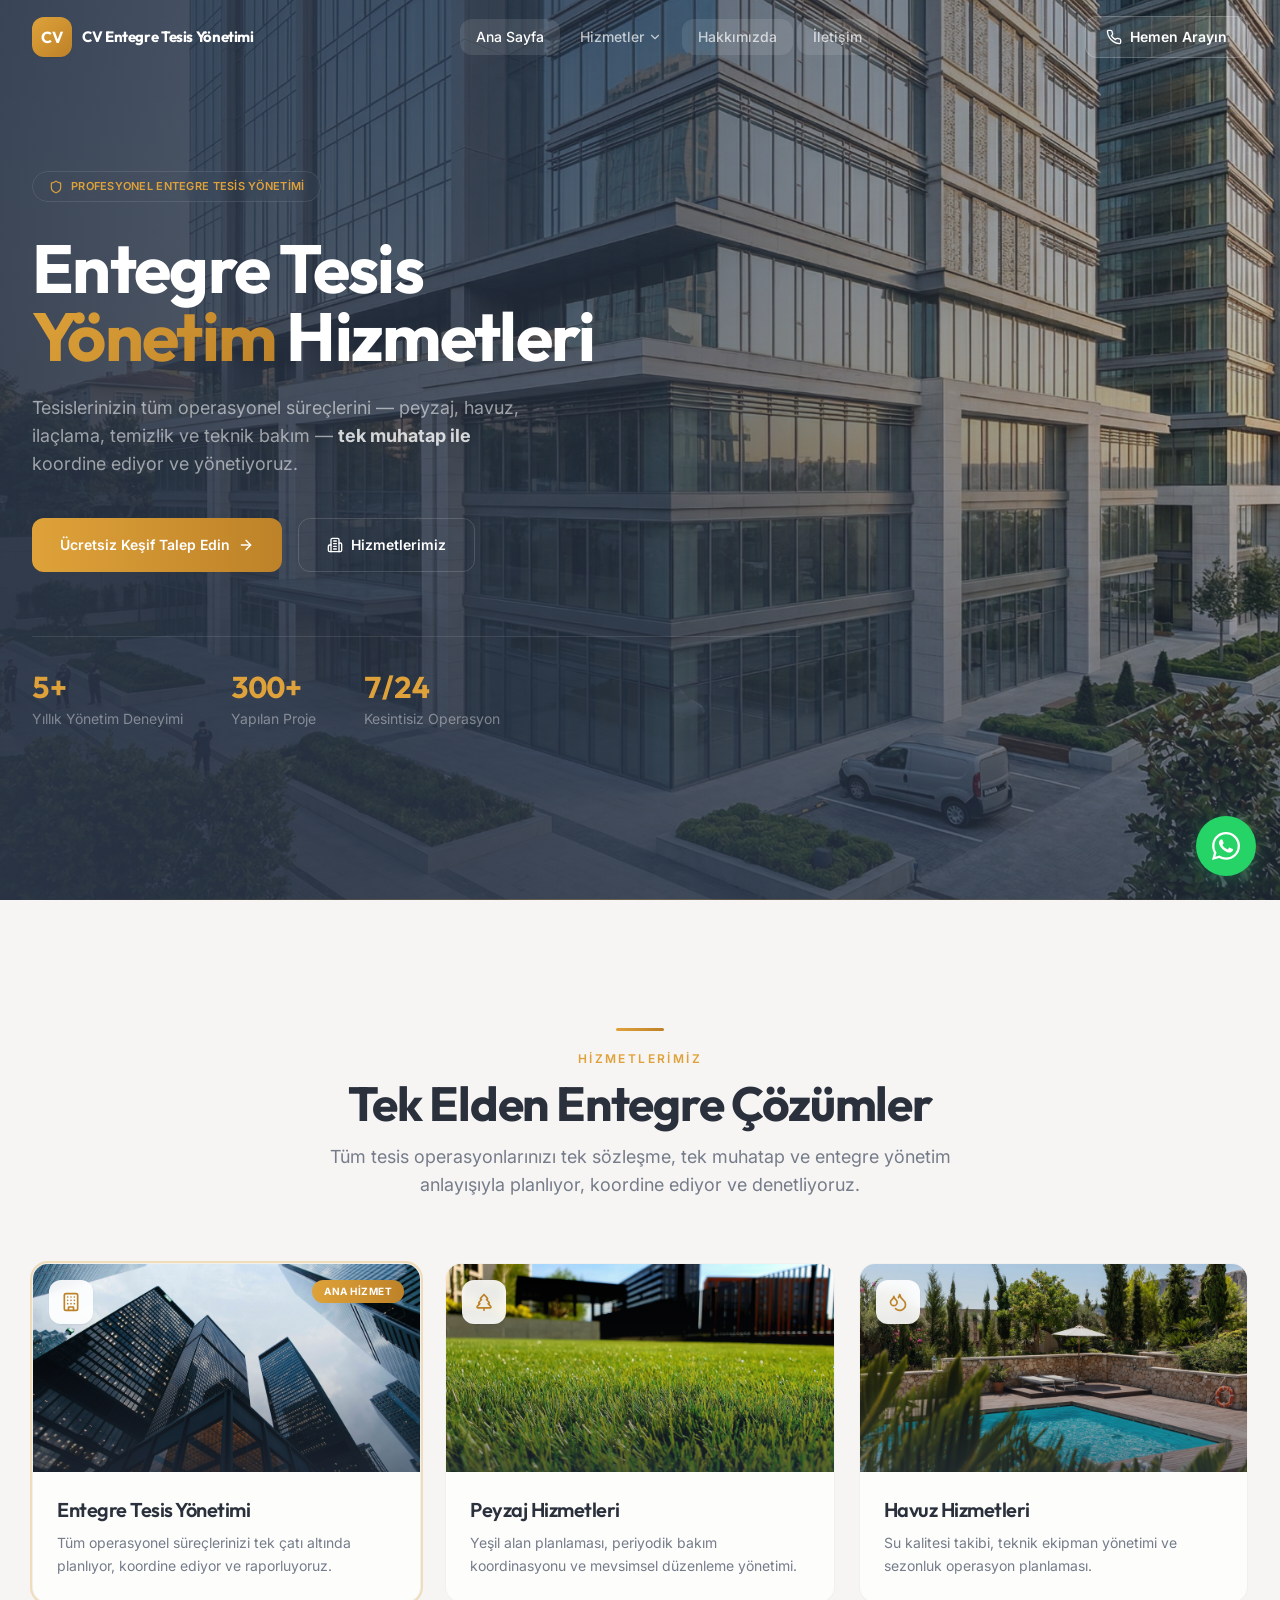
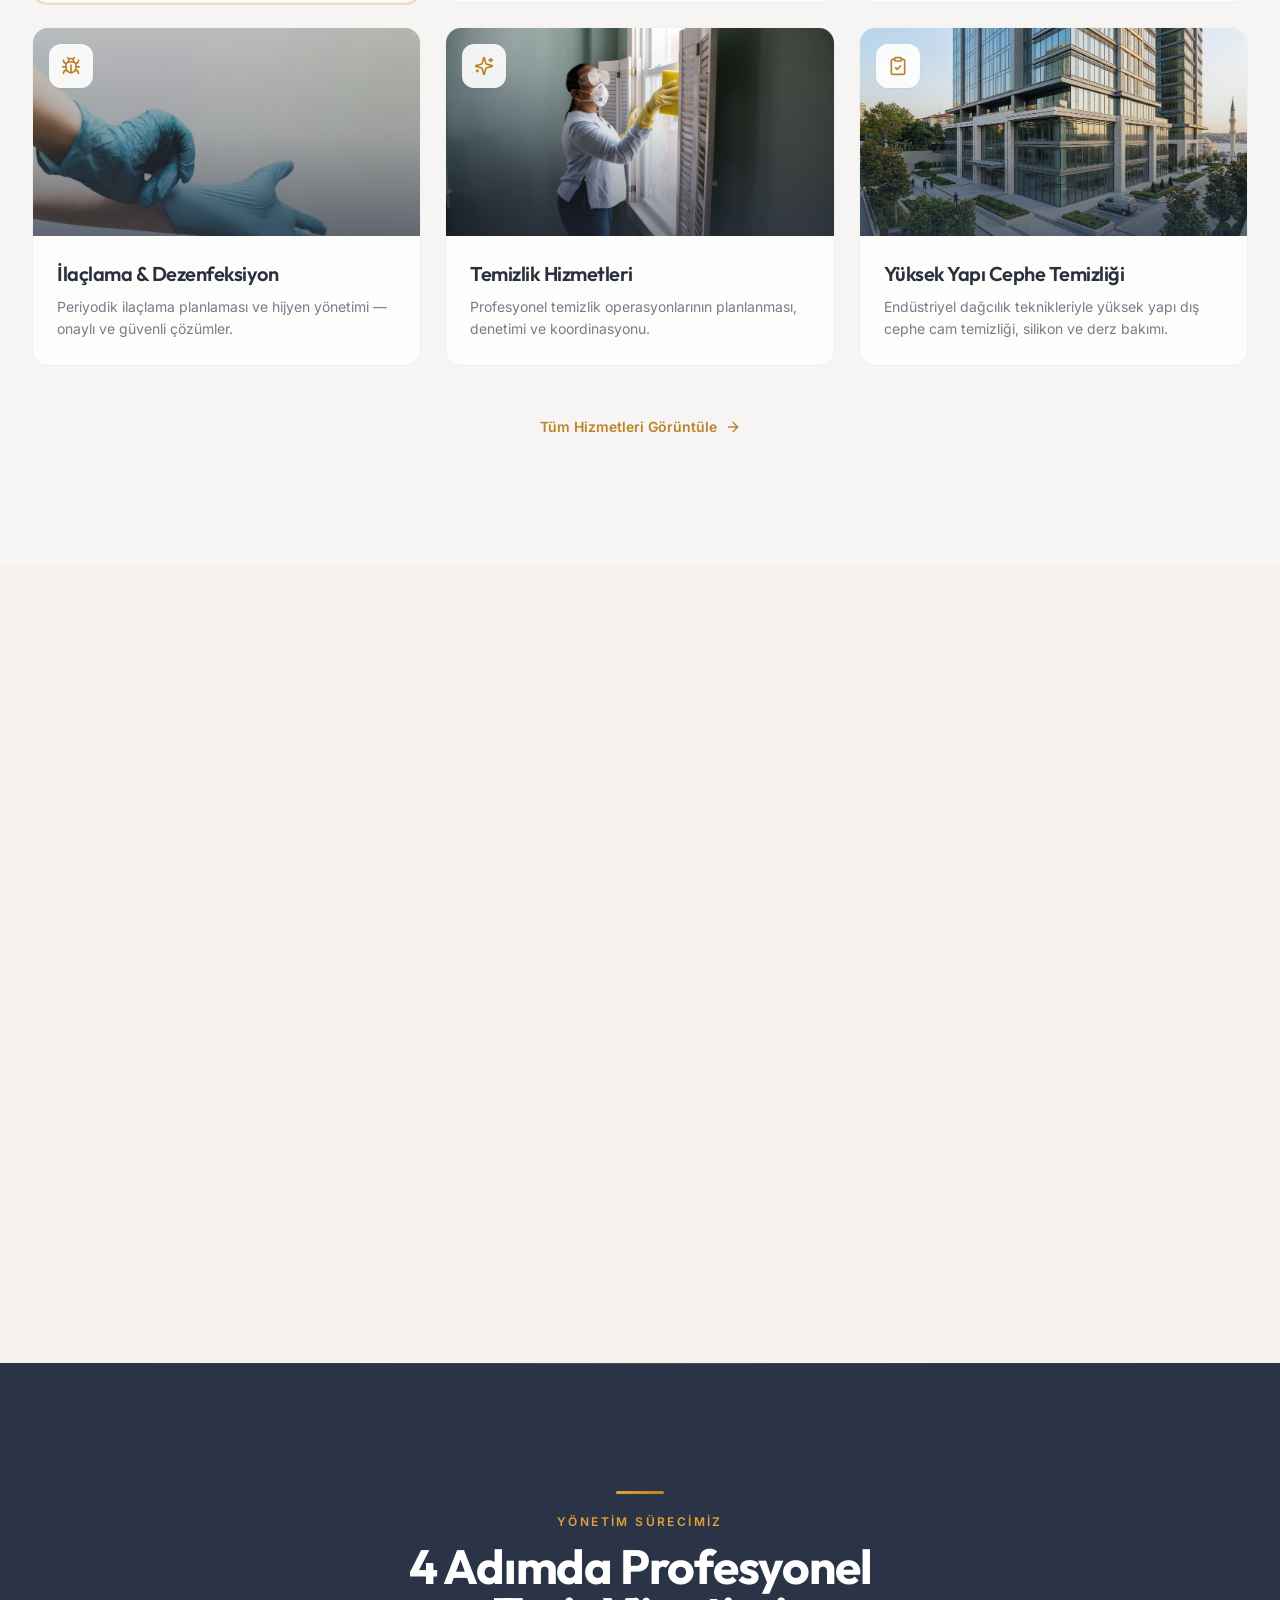
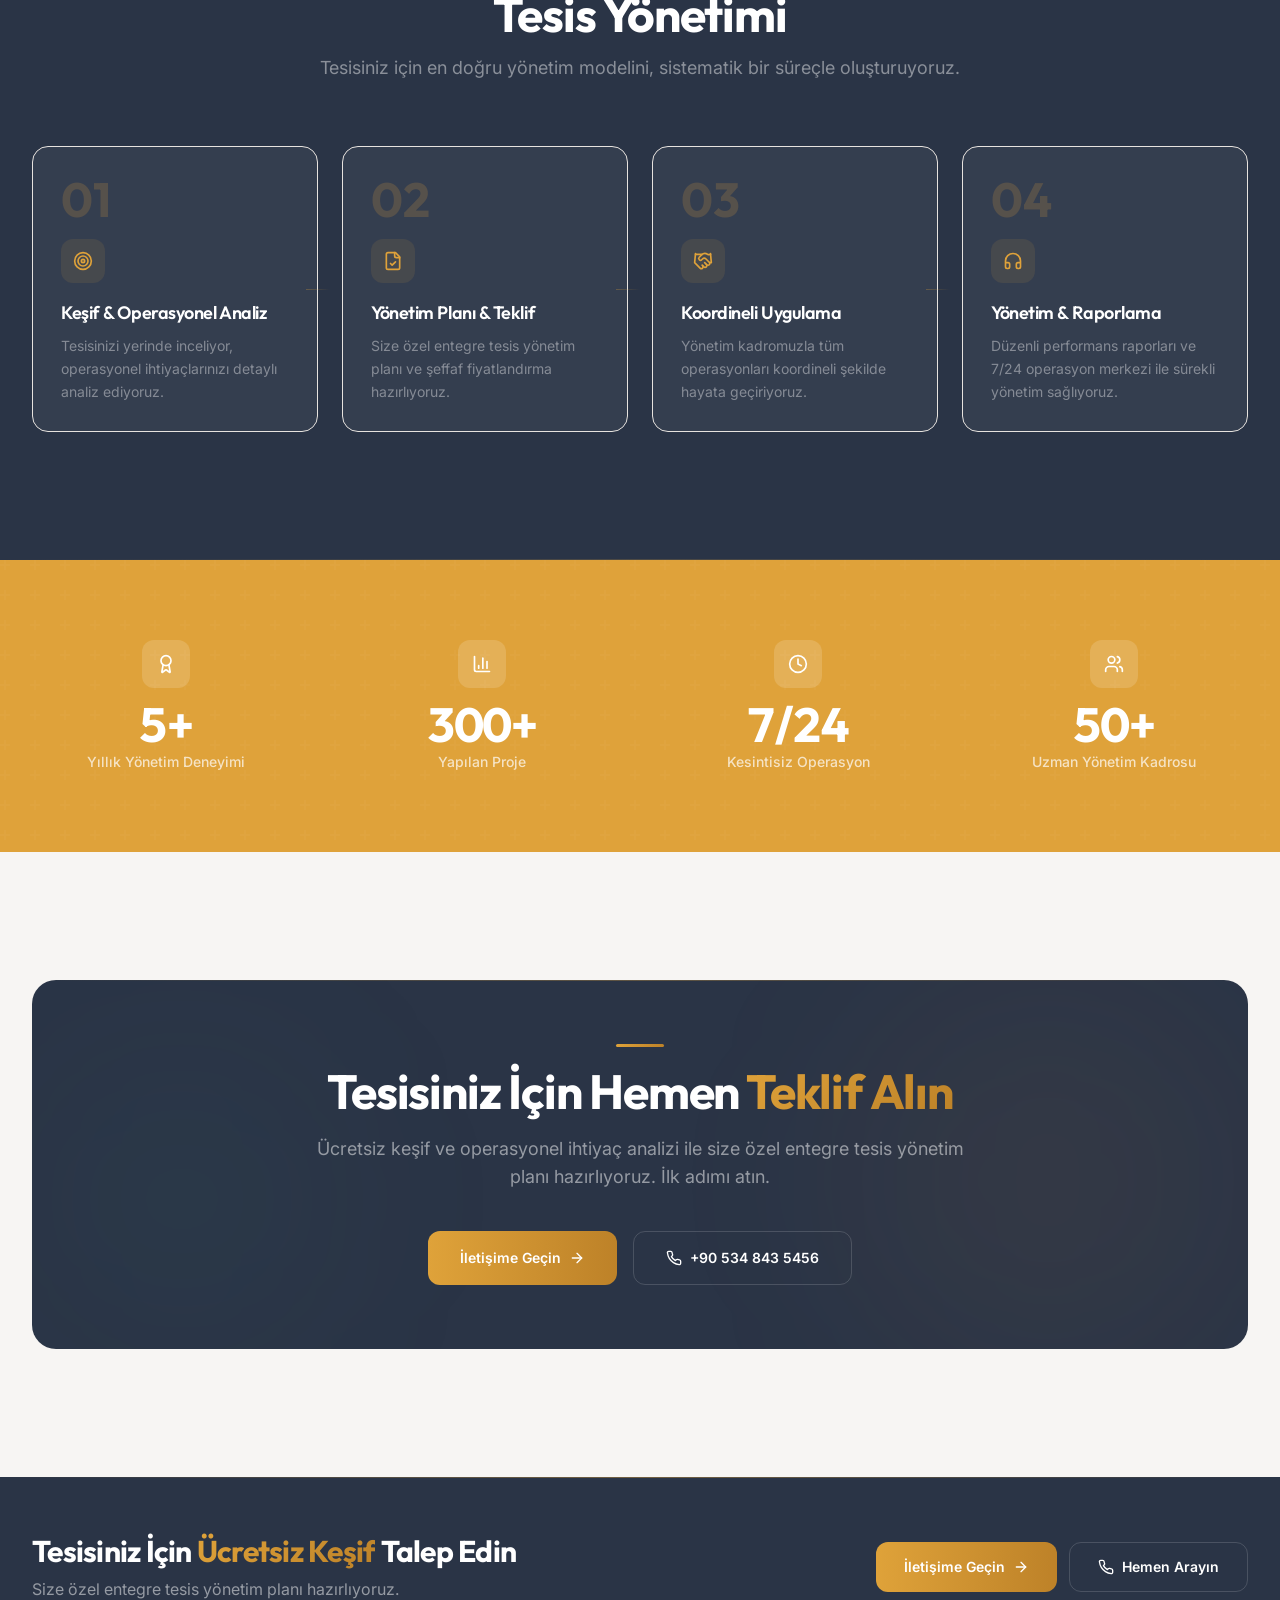
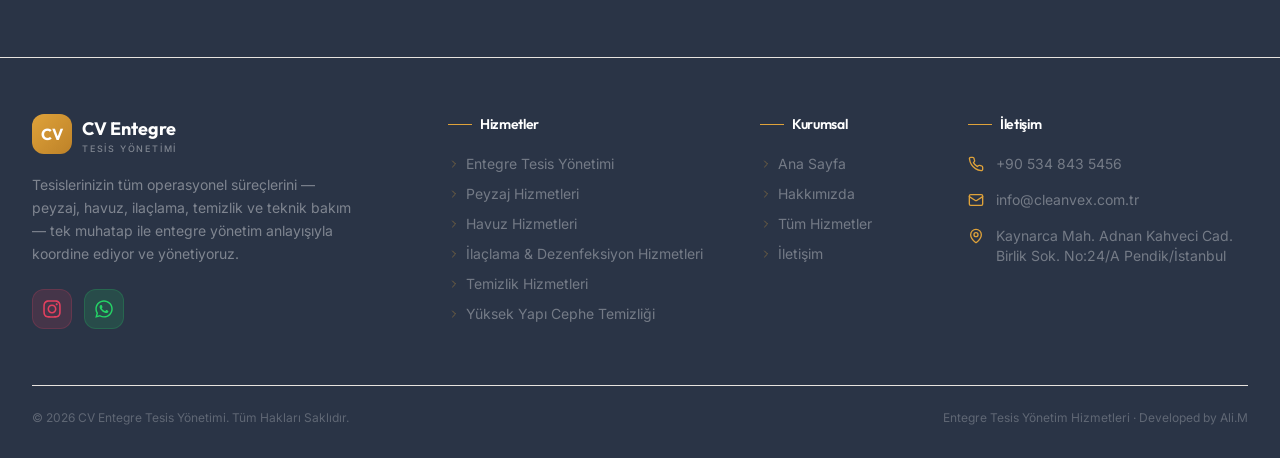
==== commit fe1d8939: "Add files via upload" ====
--- a/index.html
+++ b/index.html
@@ -28,7 +28,7 @@
     <link rel="icon" type="image/x-icon" href="/favicon.ico" />
     <link rel="preconnect" href="https://fonts.googleapis.com" />
     <link rel="preconnect" href="https://fonts.gstatic.com" crossorigin />
-    <script type="module" crossorigin src="/assets/index-DHAokQl2.js"></script>
+    <script type="module" crossorigin src="/assets/index-sWu2QyR9.js"></script>
     <link rel="stylesheet" crossorigin href="/assets/index-BdqASjB6.css">
   </head>
 
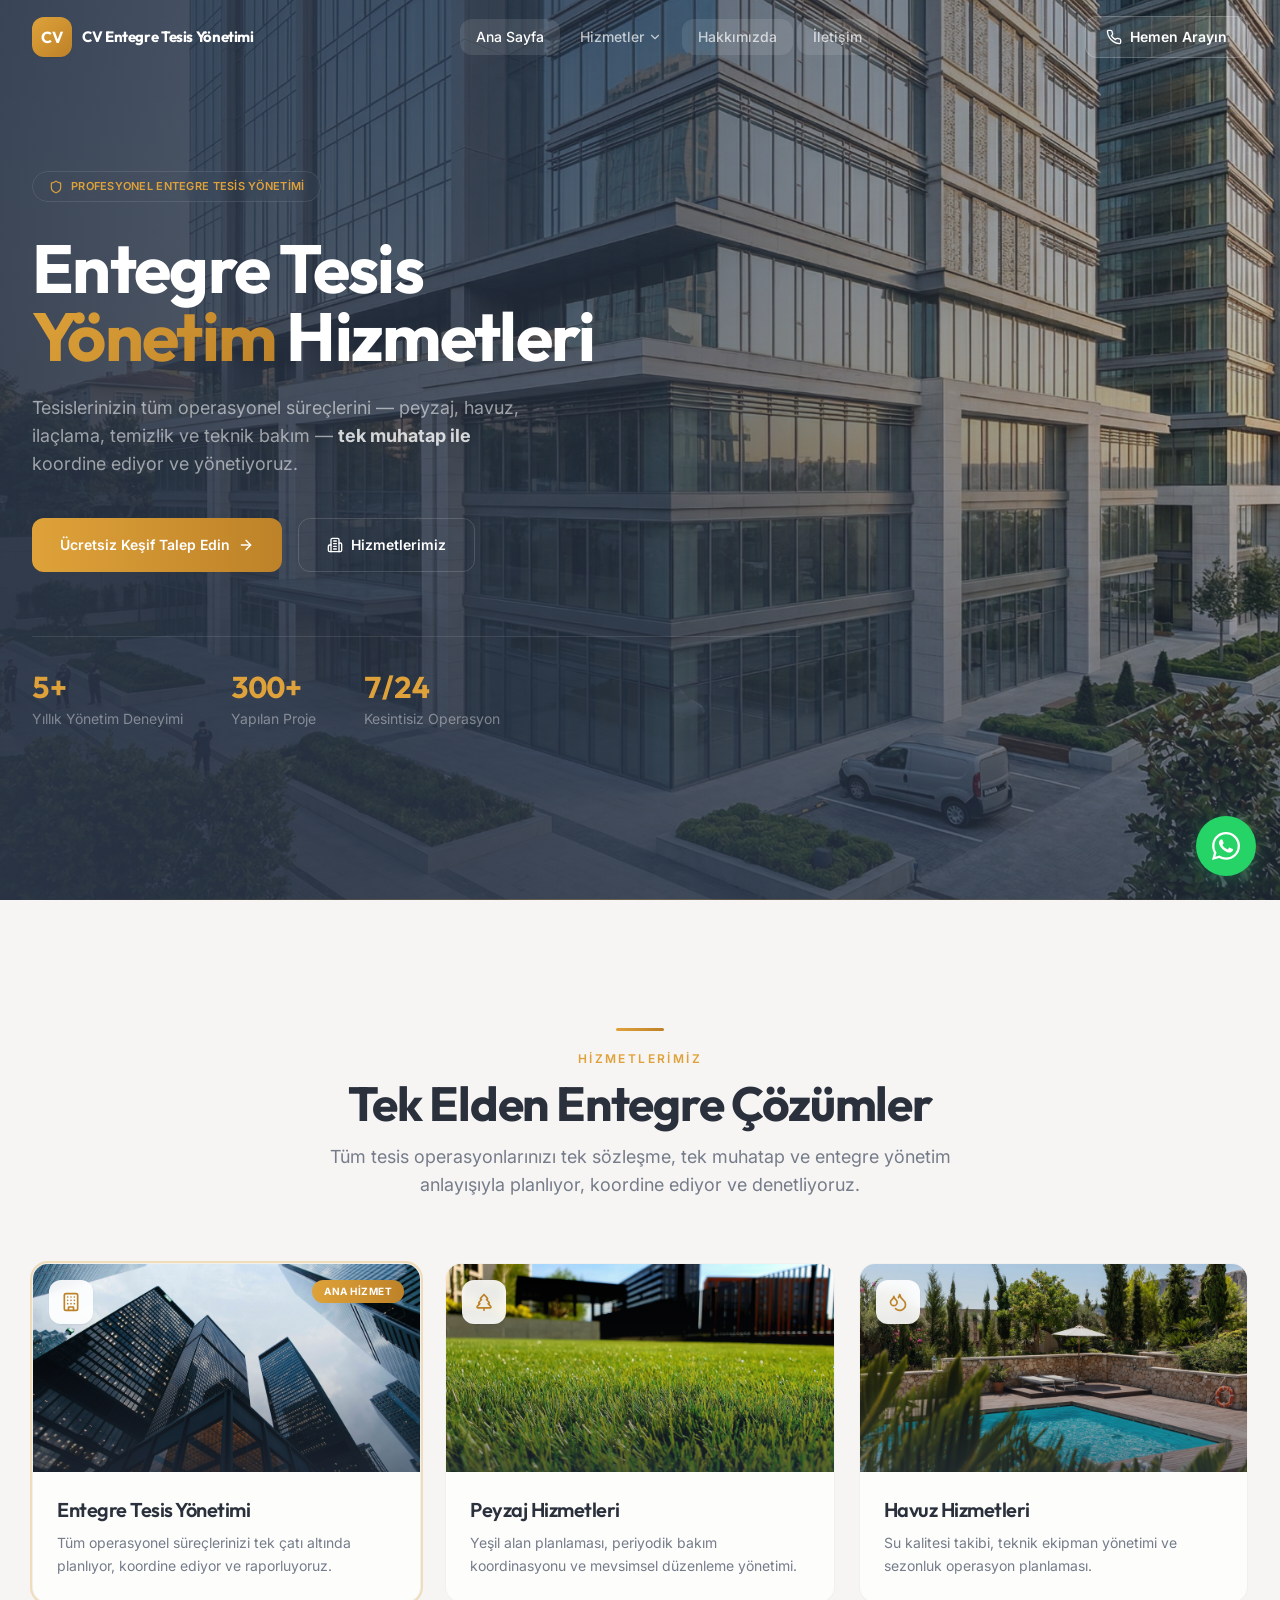
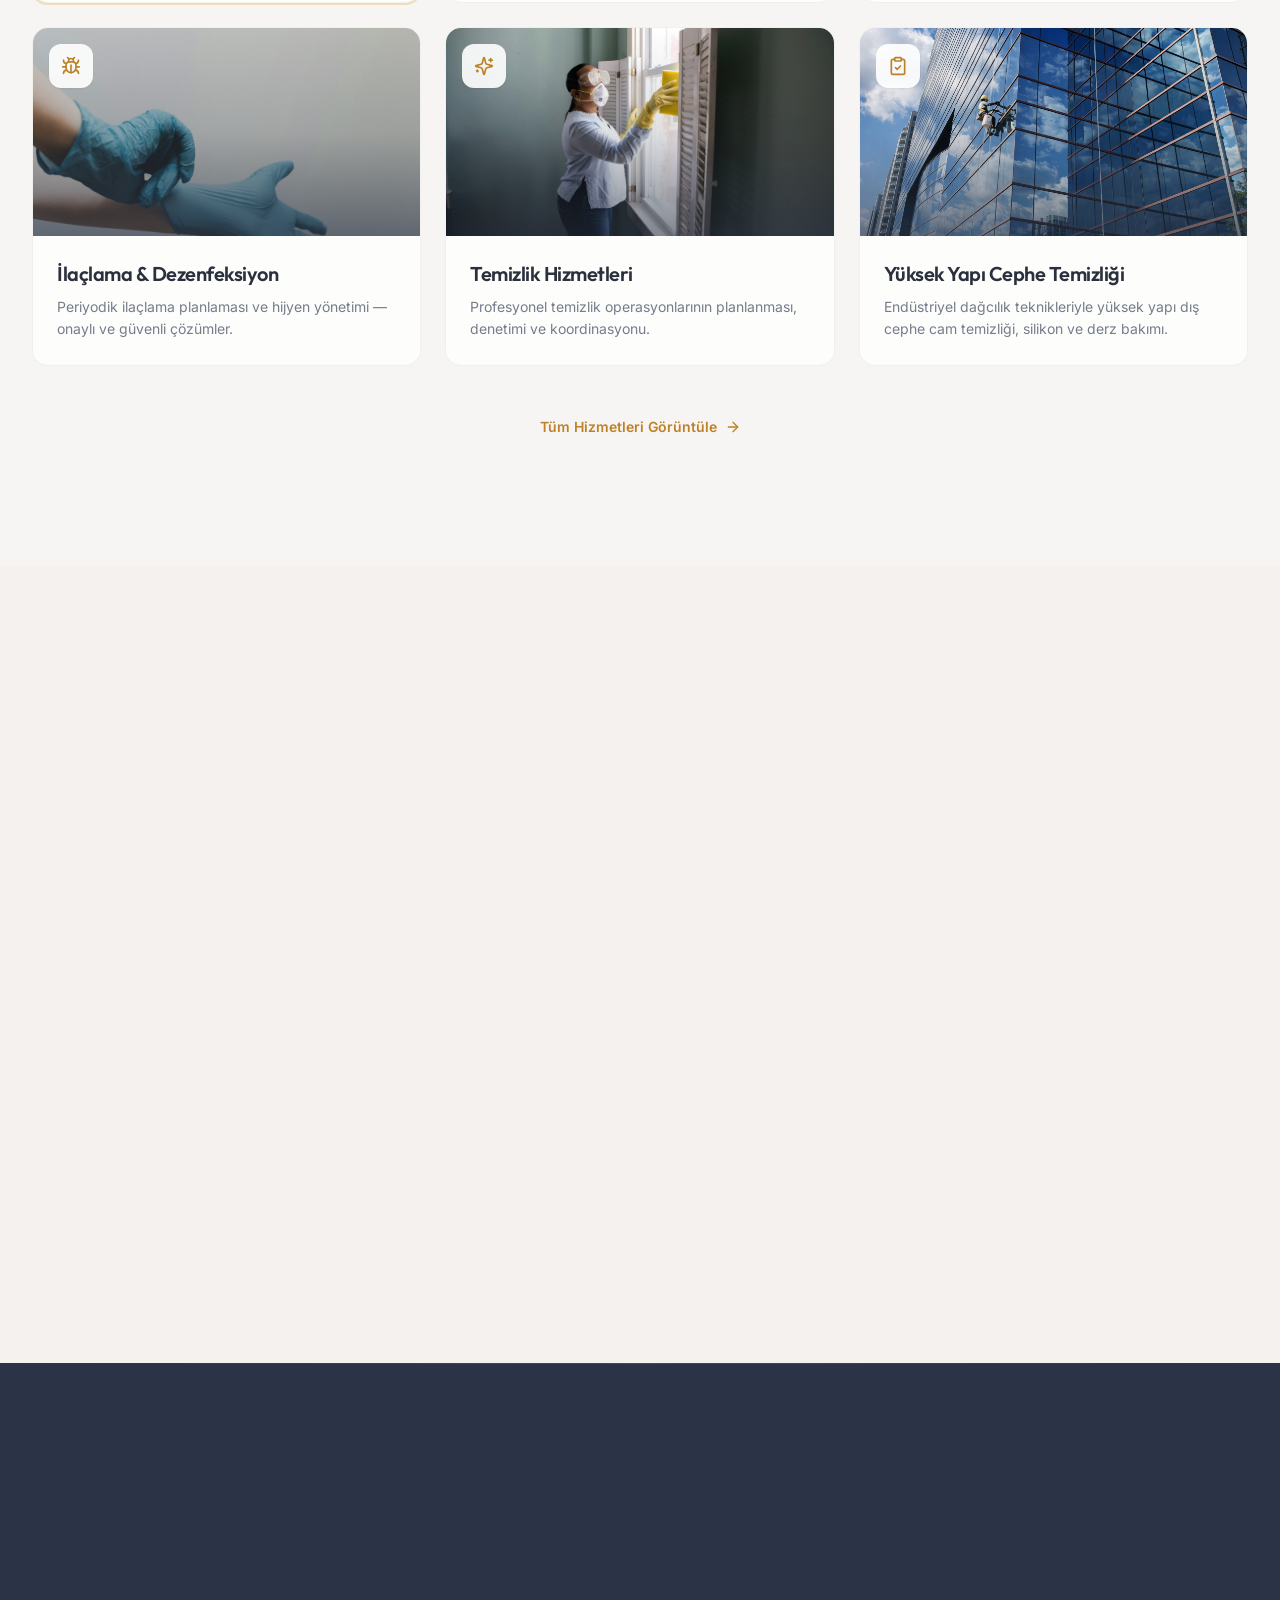
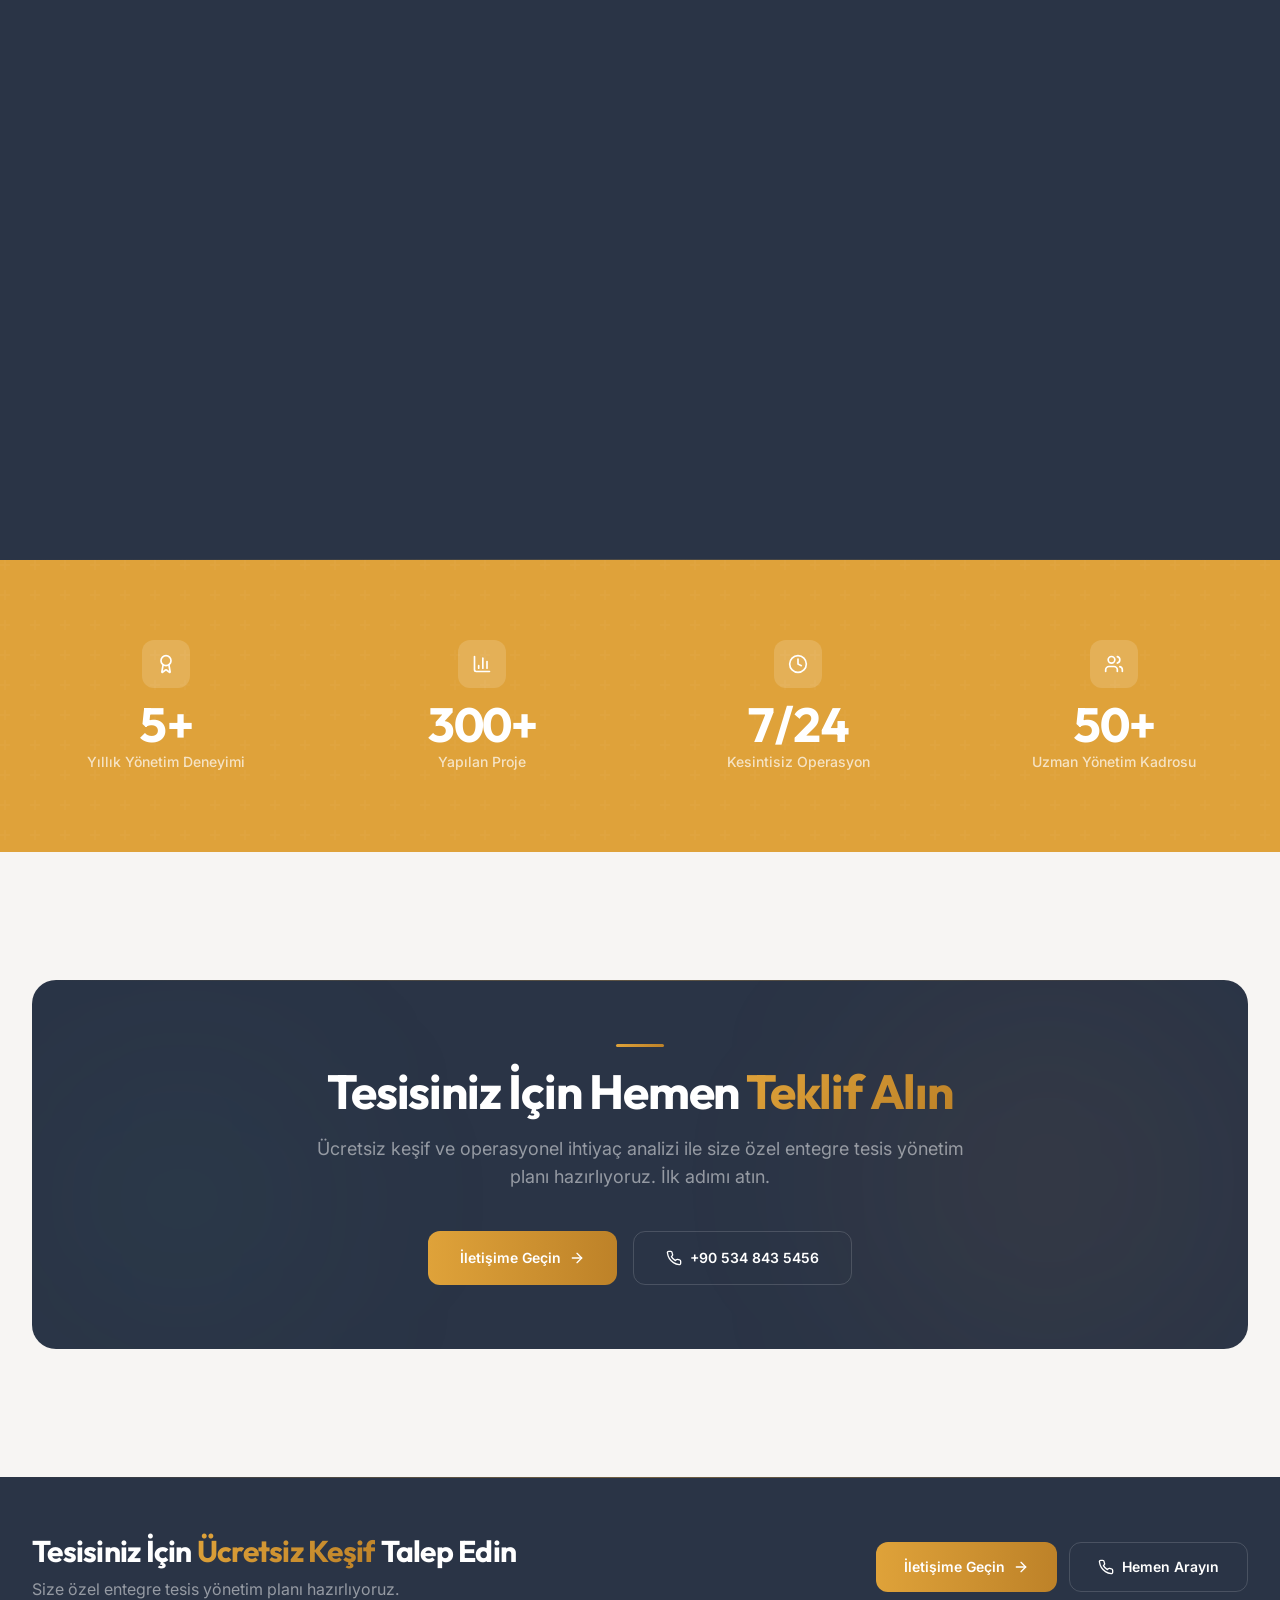
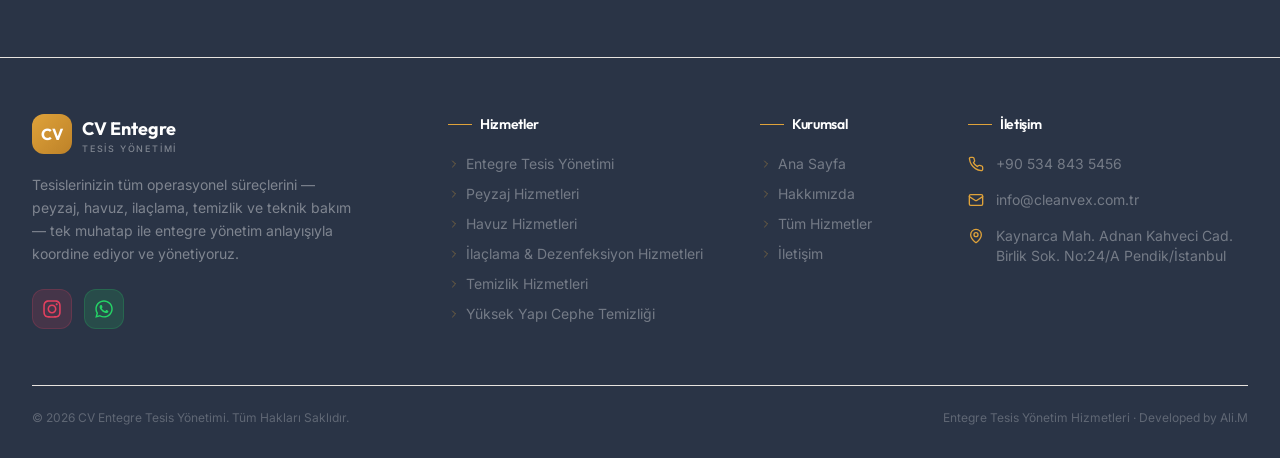
==== commit 9351785f: "Add files via upload" ====
--- a/index.html
+++ b/index.html
@@ -28,7 +28,7 @@
     <link rel="icon" type="image/x-icon" href="/favicon.ico" />
     <link rel="preconnect" href="https://fonts.googleapis.com" />
     <link rel="preconnect" href="https://fonts.gstatic.com" crossorigin />
-    <script type="module" crossorigin src="/assets/index-sWu2QyR9.js"></script>
+    <script type="module" crossorigin src="/assets/index-DZIgSyWF.js"></script>
     <link rel="stylesheet" crossorigin href="/assets/index-BdqASjB6.css">
   </head>
 
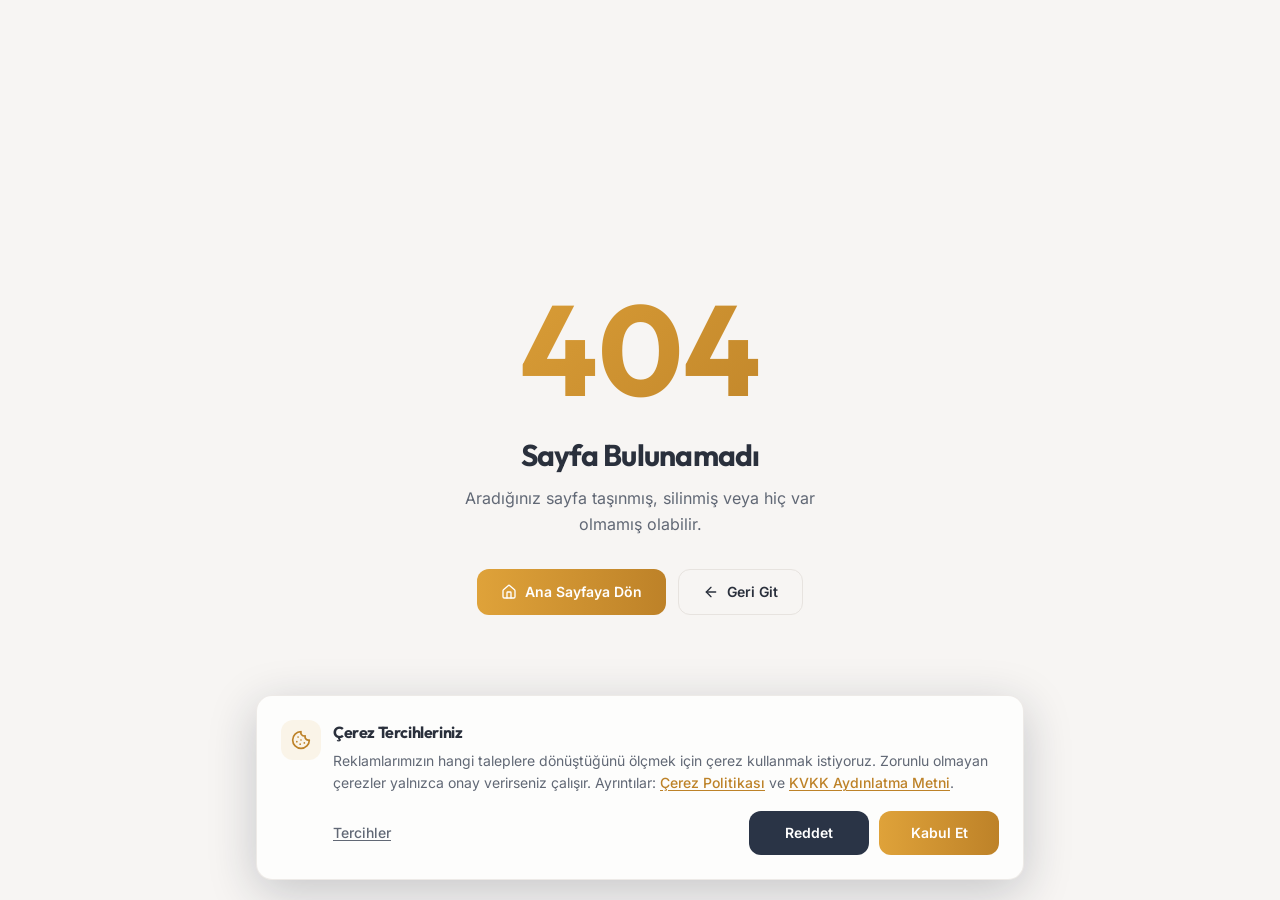
==== commit a12526cd: "Add files via upload" ====
--- a/index.html
+++ b/index.html
@@ -1,38 +1,22 @@
 <!doctype html>
-<html lang="tr">
-  <head>
-    <meta charset="UTF-8" />
-    <meta name="viewport" content="width=device-width, initial-scale=1.0" />
-    <title>CleanVex — Entegre Tesis Yönetim Hizmetleri | Profesyonel Tesis Yönetimi</title>
-    <meta name="description" content="CleanVex, tesislerinizin tüm operasyonel süreçlerini tek elden koordine eden profesyonel entegre tesis yönetim firmasıdır. Peyzaj, havuz, ilaçlama, temizlik ve teknik bakım — İstanbul merkezli, Türkiye genelinde hizmet." />
-    <meta name="author" content="CleanVex - Entegre Tesis Yönetimi | Developed by Ali.M" />
-    <meta name="keywords" content="entegre tesis yönetimi, profesyonel tesis yönetimi, facility management, operasyonel yönetim, peyzaj bakımı, havuz bakımı, ilaçlama, İstanbul, CleanVex" />
+<html lang="tr" data-rh="lang"><head>
+    <meta charset="UTF-8">
+    <meta name="viewport" content="width=device-width, initial-scale=1.0, viewport-fit=cover">
+    <title>CleanVex | Entegre Tesis Yönetimi ve Temizlik Hizmetleri İstanbul</title>
+    <meta name="author" content="CleanVex - CV Entegre Tesis Yönetimi | Developed by Ali.M">
+    <meta name="theme-color" content="#2A3446">
+    <meta name="format-detection" content="telephone=yes">
 
-    <meta name="robots" content="index, follow" />
-    <link rel="canonical" href="https://cleanvex.com.tr/" />
-
-    <meta property="og:title" content="CleanVex — Profesyonel Entegre Tesis Yönetim Hizmetleri" />
-    <meta property="og:description" content="Tesislerinizin tüm operasyonel süreçlerini tek muhatap, tek sözleşme ile koordine ediyor ve yönetiyoruz." />
-    <meta property="og:type" content="website" />
-    <meta property="og:url" content="https://cleanvex.com.tr" />
-    <meta property="og:locale" content="tr_TR" />
-    <meta property="og:site_name" content="CleanVex" />
-    <meta property="og:image" content="https://cleanvex.com.tr/images/og-image.jpg" />
-
-    <meta name="twitter:card" content="summary_large_image" />
-    <meta name="twitter:title" content="CleanVex — Profesyonel Entegre Tesis Yönetim Hizmetleri" />
-    <meta name="twitter:description" content="Tesislerinizin tüm operasyonel süreçlerini tek muhatap ile koordine ediyor ve yönetiyoruz." />
-    <meta name="twitter:image" content="https://cleanvex.com.tr/images/og-image.jpg" />
-
-    <link rel="icon" type="image/svg+xml" href="/favicon.svg" />
-    <link rel="icon" type="image/x-icon" href="/favicon.ico" />
-    <link rel="preconnect" href="https://fonts.googleapis.com" />
-    <link rel="preconnect" href="https://fonts.gstatic.com" crossorigin />
-    <script type="module" crossorigin src="/assets/index-DZIgSyWF.js"></script>
-    <link rel="stylesheet" crossorigin href="/assets/index-BdqASjB6.css">
-  </head>
+    <link rel="icon" href="/favicon.ico" sizes="48x48">
+    <link rel="icon" href="/favicon.svg" type="image/svg+xml">
+    <link rel="apple-touch-icon" href="/apple-touch-icon.png">
+    <link rel="manifest" href="/site.webmanifest">
+    <script type="module" crossorigin="" src="/assets/index-ZR4F6078.js"></script>
+    <link rel="stylesheet" crossorigin="" href="/assets/index-D6B82whT.css">
+  <link rel="modulepreload" as="script" crossorigin="" href="/assets/Index-rhrA9kBJ.js"><link rel="modulepreload" as="script" crossorigin="" href="/assets/Layout-BpJrZcgd.js"><link rel="modulepreload" as="script" crossorigin="" href="/assets/FaqSection-HbFvMuMO.js"><link rel="modulepreload" as="script" crossorigin="" href="/assets/SEO-D3WP2X20.js"><link rel="modulepreload" as="script" crossorigin="" href="/assets/target-tqBax4Z9.js"><link rel="modulepreload" as="script" crossorigin="" href="/assets/circle-check-Cfuf1xDF.js"><link rel="modulepreload" as="script" crossorigin="" href="/assets/tree-pine-BkXTHLvE.js"><link rel="modulepreload" as="script" crossorigin="" href="/assets/clock-TyOt9vjz.js"><link rel="canonical" href="https://www.cleanvex.com.tr/" data-rh="true"><meta name="description" content="Pendik merkezli CleanVex: site, ofis ve bina temizliği, ilaçlama, peyzaj, havuz bakımı ve cephe temizliğini tek muhatapla yönetiyoruz. Ücretsiz keşif için arayın." data-rh="true"><meta name="robots" content="index, follow, max-image-preview:large, max-snippet:-1" data-rh="true"><meta property="og:title" content="CleanVex | Entegre Tesis Yönetimi ve Temizlik Hizmetleri İstanbul" data-rh="true"><meta property="og:description" content="Pendik merkezli CleanVex: site, ofis ve bina temizliği, ilaçlama, peyzaj, havuz bakımı ve cephe temizliğini tek muhatapla yönetiyoruz. Ücretsiz keşif için arayın." data-rh="true"><meta property="og:url" content="https://www.cleanvex.com.tr/" data-rh="true"><meta property="og:image" content="https://www.cleanvex.com.tr/images/og-image.jpg" data-rh="true"><meta property="og:image:alt" content="CleanVex – CV Entegre Tesis Yönetimi" data-rh="true"><meta property="og:type" content="website" data-rh="true"><meta property="og:locale" content="tr_TR" data-rh="true"><meta property="og:site_name" content="CleanVex – CV Entegre Tesis Yönetimi" data-rh="true"><meta name="twitter:card" content="summary_large_image" data-rh="true"><meta name="twitter:title" content="CleanVex | Entegre Tesis Yönetimi ve Temizlik Hizmetleri İstanbul" data-rh="true"><meta name="twitter:description" content="Pendik merkezli CleanVex: site, ofis ve bina temizliği, ilaçlama, peyzaj, havuz bakımı ve cephe temizliğini tek muhatapla yönetiyoruz. Ücretsiz keşif için arayın." data-rh="true"><meta name="twitter:image" content="https://www.cleanvex.com.tr/images/og-image.jpg" data-rh="true"><script type="application/ld+json" data-rh="true">{"@context":"https://schema.org","@type":"ProfessionalService","@id":"https://www.cleanvex.com.tr/#business","name":"CleanVex – CV Entegre Tesis Yönetimi","alternateName":["CleanVex","CV Entegre Tesis Yönetimi"],"description":"Pendik/İstanbul merkezli entegre tesis yönetim firması. Temizlik, ilaçlama, peyzaj, havuz bakımı ve yüksek yapı cephe temizliği operasyonlarını tek muhatapla yönetir.","url":"https://www.cleanvex.com.tr/","logo":"https://www.cleanvex.com.tr/icons/logo-512.png","image":"https://www.cleanvex.com.tr/images/og-image.jpg","telephone":"+905348435456","email":"info@cleanvex.com.tr","address":{"@type":"PostalAddress","streetAddress":"Kaynarca Mah. Adnan Kahveci Cad. Birlik Sok. No:24/A","addressLocality":"Pendik","addressRegion":"İstanbul","postalCode":"34890","addressCountry":"TR"},"geo":{"@type":"GeoCoordinates","latitude":40.8752,"longitude":29.2553},"openingHoursSpecification":{"@type":"OpeningHoursSpecification","dayOfWeek":["Monday","Tuesday","Wednesday","Thursday","Friday","Saturday"],"opens":"08:00","closes":"18:00"},"areaServed":[{"@type":"City","name":"İstanbul"},{"@type":"AdministrativeArea","name":"Pendik, İstanbul"},{"@type":"AdministrativeArea","name":"Kartal, İstanbul"},{"@type":"AdministrativeArea","name":"Tuzla, İstanbul"},{"@type":"AdministrativeArea","name":"Maltepe, İstanbul"},{"@type":"AdministrativeArea","name":"Sultanbeyli, İstanbul"},{"@type":"AdministrativeArea","name":"Sancaktepe, İstanbul"},{"@type":"AdministrativeArea","name":"Ataşehir, İstanbul"},{"@type":"AdministrativeArea","name":"Kadıköy, İstanbul"},{"@type":"AdministrativeArea","name":"Ümraniye, İstanbul"},{"@type":"AdministrativeArea","name":"Üsküdar, İstanbul"}],"sameAs":["https://www.instagram.com/cleanvex2025/"],"hasOfferCatalog":{"@type":"OfferCatalog","name":"Hizmetler","itemListElement":[{"@type":"Offer","itemOffered":{"@type":"Service","name":"Entegre Tesis Yönetimi","url":"https://www.cleanvex.com.tr/hizmetler/tesis-yonetimi"}},{"@type":"Offer","itemOffered":{"@type":"Service","name":"Peyzaj Hizmetleri","url":"https://www.cleanvex.com.tr/hizmetler/peyzaj"}},{"@type":"Offer","itemOffered":{"@type":"Service","name":"Havuz Hizmetleri","url":"https://www.cleanvex.com.tr/hizmetler/havuz"}},{"@type":"Offer","itemOffered":{"@type":"Service","name":"İlaçlama & Dezenfeksiyon Hizmetleri","url":"https://www.cleanvex.com.tr/hizmetler/ilaclama"}},{"@type":"Offer","itemOffered":{"@type":"Service","name":"Temizlik Hizmetleri","url":"https://www.cleanvex.com.tr/hizmetler/temizlik"}},{"@type":"Offer","itemOffered":{"@type":"Service","name":"Yüksek Yapı Cephe Temizliği","url":"https://www.cleanvex.com.tr/hizmetler/yuksek-yapi"}}]}}</script><script type="application/ld+json" data-rh="true">{"@context":"https://schema.org","@type":"WebSite","@id":"https://www.cleanvex.com.tr/#website","name":"CleanVex","alternateName":"CleanVex – CV Entegre Tesis Yönetimi","url":"https://www.cleanvex.com.tr/","inLanguage":"tr-TR","publisher":{"@id":"https://www.cleanvex.com.tr/#business"}}</script><script type="application/ld+json" data-rh="true">{"@context":"https://schema.org","@type":"WebPage","@id":"https://www.cleanvex.com.tr/#webpage","name":"CleanVex | Entegre Tesis Yönetimi ve Temizlik Hizmetleri İstanbul","description":"Pendik merkezli CleanVex: site, ofis ve bina temizliği, ilaçlama, peyzaj, havuz bakımı ve cephe temizliğini tek muhatapla yönetiyoruz. Ücretsiz keşif için arayın.","url":"https://www.cleanvex.com.tr/","inLanguage":"tr-TR","isPartOf":{"@id":"https://www.cleanvex.com.tr/#website"},"about":{"@id":"https://www.cleanvex.com.tr/#business"}}</script><script type="application/ld+json" data-rh="true">{"@context":"https://schema.org","@type":"FAQPage","mainEntity":[{"@type":"Question","name":"CleanVex hangi hizmetleri sunuyor?","acceptedAnswer":{"@type":"Answer","text":"Entegre tesis yönetimi, peyzaj, havuz, ilaçlama ve dezenfeksiyon, temizlik ve yüksek yapı cephe temizliği hizmetleri sunuyoruz. Hizmetleri ayrı ayrı alabilir ya da entegre tesis yönetimiyle tek muhatap üzerinden birlikte yürütebilirsiniz."}},{"@type":"Question","name":"Hangi bölgelerde hizmet veriyorsunuz?","acceptedAnswer":{"@type":"Answer","text":"İstanbul genelinde hizmet veriyoruz. Tesisinizin adresini teklif formunda belirtebilir veya +90 534 843 5456 numarasından bize ulaşabilirsiniz."}},{"@type":"Question","name":"Keşif ücretli mi, fiyatlar nasıl belirleniyor?","acceptedAnswer":{"@type":"Answer","text":"Keşif ücretsizdir. Fiyat; alanın büyüklüğüne, hizmet kapsamına ve periyoduna göre belirlenir ve keşif sonrasında size yazılı teklif olarak iletilir."}},{"@type":"Question","name":"Periyodik hizmet sözleşmesi yapılabilir mi?","acceptedAnswer":{"@type":"Answer","text":"Evet, hizmetler ihtiyaca göre tek seferlik veya periyodik olarak planlanabilir. Hizmet periyodu ve kapsamı keşif sonrasında birlikte belirlenir ve yazılı teklifte yer alır."}},{"@type":"Question","name":"Nasıl teklif alabilirim?","acceptedAnswer":{"@type":"Answer","text":"Web sitemizdeki teklif formunu doldurabilir, +90 534 843 5456 numarasını arayabilir veya WhatsApp'tan yazabilirsiniz; telefonla Pazartesi–Cumartesi 08:00–18:00 saatleri arasında ulaşabilirsiniz. Ücretsiz keşfin ardından yazılı teklif sunulur ve hizmetin başlangıç tarihi teklif onayından sonra birlikte planlanır."}}]}</script></head>
 
   <body>
-    <div id="root"></div>
-  </body>
-</html>
+    <div id="root"><!--$--><div class="min-h-screen flex flex-col overflow-x-hidden"><nav aria-label="Ana navigasyon" class="fixed top-0 left-0 right-0 z-50 transition-all duration-500 bg-transparent"><div class="container mx-auto flex items-center justify-between py-3.5 lg:py-4 px-4 lg:px-8"><a class="flex items-center gap-2.5 group" href="/"><div class="relative w-10 h-10 rounded-xl bg-gradient-to-br from-cv-gold to-cv-gold-dark flex items-center justify-center shadow-sm group-hover:shadow-md transition-shadow"><span class="font-display font-bold text-base text-white">CV</span></div><div class="flex flex-col leading-tight"><span class="font-display font-bold text-[15px] tracking-tight text-white transition-colors">CV Entegre Tesis Yönetimi</span></div></a><div class="hidden lg:flex items-center gap-1"><a class="px-4 py-2 rounded-lg text-sm font-medium transition-all duration-200 text-white bg-white/10" href="/">Ana Sayfa</a><div class="relative group"><button class="flex items-center gap-1 px-4 py-2 rounded-lg text-sm font-medium text-white/70 hover:text-foreground transition-all duration-200" aria-expanded="false" aria-haspopup="true">Hizmetler<svg xmlns="http://www.w3.org/2000/svg" width="24" height="24" viewBox="0 0 24 24" fill="none" stroke="currentColor" stroke-width="2" stroke-linecap="round" stroke-linejoin="round" class="lucide lucide-chevron-down w-3.5 h-3.5 transition-transform duration-200"><path d="m6 9 6 6 6-6"></path></svg></button><div class="absolute top-full left-1/2 -translate-x-1/2 pt-2 transition-all duration-300 opacity-0 invisible -translate-y-2"><div class="bg-white rounded-2xl shadow-[0_12px_48px_hsl(222_35%_15%/0.12)] border border-border/60 p-2 min-w-[260px]"><a class="flex items-center gap-2 px-4 py-2.5 rounded-xl text-sm font-semibold text-foreground hover:bg-cv-gold/10 hover:text-cv-gold-dark transition-colors border-b border-border/40 mb-1" href="/hizmetler">Tüm Hizmetler</a><a class="flex items-center gap-2 px-4 py-2.5 rounded-xl text-sm text-muted-foreground hover:bg-secondary hover:text-foreground transition-colors" href="/hizmetler/tesis-yonetimi">Entegre Tesis Yönetimi</a><a class="flex items-center gap-2 px-4 py-2.5 rounded-xl text-sm text-muted-foreground hover:bg-secondary hover:text-foreground transition-colors" href="/hizmetler/peyzaj">Peyzaj Hizmetleri</a><a class="flex items-center gap-2 px-4 py-2.5 rounded-xl text-sm text-muted-foreground hover:bg-secondary hover:text-foreground transition-colors" href="/hizmetler/havuz">Havuz Hizmetleri</a><a class="flex items-center gap-2 px-4 py-2.5 rounded-xl text-sm text-muted-foreground hover:bg-secondary hover:text-foreground transition-colors" href="/hizmetler/ilaclama">İlaçlama &amp; Dezenfeksiyon Hizmetleri</a><a class="flex items-center gap-2 px-4 py-2.5 rounded-xl text-sm text-muted-foreground hover:bg-secondary hover:text-foreground transition-colors" href="/hizmetler/temizlik">Temizlik Hizmetleri</a><a class="flex items-center gap-2 px-4 py-2.5 rounded-xl text-sm text-muted-foreground hover:bg-secondary hover:text-foreground transition-colors" href="/hizmetler/yuksek-yapi">Yüksek Yapı Cephe Temizliği</a></div></div></div><a class="px-4 py-2 rounded-lg text-sm font-medium transition-all duration-200 text-white/70 hover:text-white bg-white/10" href="/hakkimizda">Hakkımızda</a><a class="px-4 py-2 rounded-lg text-sm font-medium transition-all duration-200 text-white/70 hover:text-white bg-white/10" href="/iletisim">İletişim</a></div><a href="tel:+905348435456" class="hidden lg:flex items-center gap-2 px-5 py-2.5 rounded-xl text-sm font-semibold transition-all duration-300 active:scale-[0.97] bg-white/10 text-white border border-white/20 hover:bg-white/20"><svg xmlns="http://www.w3.org/2000/svg" width="24" height="24" viewBox="0 0 24 24" fill="none" stroke="currentColor" stroke-width="2" stroke-linecap="round" stroke-linejoin="round" class="lucide lucide-phone w-4 h-4"><path d="M22 16.92v3a2 2 0 0 1-2.18 2 19.79 19.79 0 0 1-8.63-3.07 19.5 19.5 0 0 1-6-6 19.79 19.79 0 0 1-3.07-8.67A2 2 0 0 1 4.11 2h3a2 2 0 0 1 2 1.72 12.84 12.84 0 0 0 .7 2.81 2 2 0 0 1-.45 2.11L8.09 9.91a16 16 0 0 0 6 6l1.27-1.27a2 2 0 0 1 2.11-.45 12.84 12.84 0 0 0 2.81.7A2 2 0 0 1 22 16.92z"></path></svg>Hemen Arayın</a><button class="lg:hidden p-2.5 rounded-xl text-white transition-colors" aria-label="Menü"><svg xmlns="http://www.w3.org/2000/svg" width="24" height="24" viewBox="0 0 24 24" fill="none" stroke="currentColor" stroke-width="2" stroke-linecap="round" stroke-linejoin="round" class="lucide lucide-menu w-6 h-6"><line x1="4" x2="20" y1="12" y2="12"></line><line x1="4" x2="20" y1="6" y2="6"></line><line x1="4" x2="20" y1="18" y2="18"></line></svg></button></div></nav><main class="flex-1"><section class="relative min-h-screen flex items-center overflow-hidden"><div class="absolute inset-0"><img src="/images/building-hero-optimized.webp" alt="CV Entegre entegre tesis yönetimi — modern bina cephesi İstanbul" class="w-full h-full object-cover scale-105" loading="eager"><div class="absolute inset-0 bg-gradient-to-r from-cv-navy/90 via-cv-navy/70 to-cv-navy/30"></div><div class="absolute inset-0 bg-gradient-to-t from-cv-navy/50 via-transparent to-transparent"></div></div><div class="absolute bottom-0 left-0 right-0 h-px bg-gradient-to-r from-transparent via-cv-gold/30 to-transparent"></div><div class="absolute top-1/4 right-[10%] w-64 h-64 bg-cv-gold/5 rounded-full blur-[100px] pointer-events-none"></div><div class="relative container mx-auto px-4 lg:px-8 pt-32 pb-24 lg:pt-0 lg:pb-0"><div class="max-w-2xl xl:max-w-3xl"><div class="inline-flex items-center gap-2 bg-white/8 border border-white/10 rounded-full px-4 py-1.5 mb-8 backdrop-blur-sm" style="animation: 0.7s cubic-bezier(0.16, 1, 0.3, 1) 0s 1 normal both running cv-fade-up;"><svg xmlns="http://www.w3.org/2000/svg" width="24" height="24" viewBox="0 0 24 24" fill="none" stroke="currentColor" stroke-width="2" stroke-linecap="round" stroke-linejoin="round" class="lucide lucide-shield w-3.5 h-3.5 text-cv-gold"><path d="M20 13c0 5-3.5 7.5-7.66 8.95a1 1 0 0 1-.67-.01C7.5 20.5 4 18 4 13V6a1 1 0 0 1 1-1c2 0 4.5-1.2 6.24-2.72a1.17 1.17 0 0 1 1.52 0C14.51 3.81 17 5 19 5a1 1 0 0 1 1 1z"></path></svg><span class="text-[11px] font-semibold tracking-wide text-cv-gold uppercase">Profesyonel Entegre Tesis Yönetimi</span></div><h1 class="font-display text-4xl sm:text-5xl lg:text-6xl xl:text-[68px] font-bold text-white leading-[1.06] mb-6" style="animation: 0.8s cubic-bezier(0.16, 1, 0.3, 1) 0.1s 1 normal both running cv-fade-up;">Entegre Tesis<br><span class="cv-gradient-text">Yönetim</span> Hizmetleri</h1><p class="text-base sm:text-lg text-white/55 max-w-lg mb-10 leading-relaxed text-pretty" style="animation: 0.8s cubic-bezier(0.16, 1, 0.3, 1) 0.2s 1 normal both running cv-fade-up;">Tesislerinizin tüm operasyonel süreçlerini — peyzaj, havuz, ilaçlama, temizlik ve teknik bakım — <strong class="text-white/80">tek muhatap ile</strong> koordine ediyor ve yönetiyoruz.</p><div class="flex flex-col sm:flex-row gap-4" style="animation: 0.8s cubic-bezier(0.16, 1, 0.3, 1) 0.3s 1 normal both running cv-fade-up;"><a class="inline-flex items-center justify-center gap-2 bg-gradient-to-r from-cv-gold to-cv-gold-dark text-white px-7 py-4 rounded-xl font-semibold text-sm hover:shadow-xl hover:shadow-cv-gold/25 transition-all active:scale-[0.97]" href="/iletisim">Ücretsiz Keşif Talep Edin <svg xmlns="http://www.w3.org/2000/svg" width="24" height="24" viewBox="0 0 24 24" fill="none" stroke="currentColor" stroke-width="2" stroke-linecap="round" stroke-linejoin="round" class="lucide lucide-arrow-right w-4 h-4"><path d="M5 12h14"></path><path d="m12 5 7 7-7 7"></path></svg></a><a class="inline-flex items-center justify-center gap-2 border border-white/15 text-white px-7 py-4 rounded-xl font-semibold text-sm hover:bg-white/8 transition-all active:scale-[0.97] backdrop-blur-sm" href="/hizmetler"><svg xmlns="http://www.w3.org/2000/svg" width="24" height="24" viewBox="0 0 24 24" fill="none" stroke="currentColor" stroke-width="2" stroke-linecap="round" stroke-linejoin="round" class="lucide lucide-building2 w-4 h-4"><path d="M6 22V4a2 2 0 0 1 2-2h8a2 2 0 0 1 2 2v18Z"></path><path d="M6 12H4a2 2 0 0 0-2 2v6a2 2 0 0 0 2 2h2"></path><path d="M18 9h2a2 2 0 0 1 2 2v9a2 2 0 0 1-2 2h-2"></path><path d="M10 6h4"></path><path d="M10 10h4"></path><path d="M10 14h4"></path><path d="M10 18h4"></path></svg> Hizmetlerimiz</a></div><div class="flex gap-8 sm:gap-12 mt-16 pt-8 border-t border-white/10" style="animation: 0.8s cubic-bezier(0.16, 1, 0.3, 1) 0.45s 1 normal both running cv-fade-up;"><div class="flex flex-col"><span class="text-2xl sm:text-3xl font-display font-bold text-cv-gold tabular-nums">5+</span><span class="text-xs sm:text-sm text-white/40 mt-1">Yıllık Yönetim Deneyimi</span></div><div class="flex flex-col"><span class="text-2xl sm:text-3xl font-display font-bold text-cv-gold tabular-nums">300+</span><span class="text-xs sm:text-sm text-white/40 mt-1">Yapılan Proje</span></div><div class="flex flex-col"><span class="text-2xl sm:text-3xl font-display font-bold text-cv-gold tabular-nums">7/24</span><span class="text-xs sm:text-sm text-white/40 mt-1">Kesintisiz Operasyon</span></div></div></div></div></section><section class="py-24 lg:py-32 bg-background relative"><div class="container mx-auto px-4 lg:px-8"><div class="text-center max-w-2xl mx-auto mb-16" style="animation: 0.7s cubic-bezier(0.16, 1, 0.3, 1) 0s 1 normal both running cv-fade-up; opacity: 1;"><div class="cv-section-divider mx-auto mb-5"></div><span class="text-xs font-semibold uppercase tracking-[0.2em] text-cv-gold mb-3 block">Hizmetlerimiz</span><h2 class="font-display text-3xl sm:text-4xl lg:text-5xl font-bold text-foreground mb-4 text-balance leading-[1.12]">Tek Elden Entegre Çözümler</h2><p class="text-muted-foreground text-base sm:text-lg text-pretty leading-relaxed">Tüm tesis operasyonlarınızı tek sözleşme, tek muhatap ve entegre yönetim anlayışıyla planlıyor, koordine ediyor ve denetliyoruz.</p></div><div class="grid md:grid-cols-2 lg:grid-cols-3 gap-6"><a class="group relative rounded-2xl overflow-hidden bg-card cv-card-hover border border-border/50 ring-2 ring-cv-gold/30" href="/hizmetler/tesis-yonetimi" style="animation: 0.7s cubic-bezier(0.16, 1, 0.3, 1) 0s 1 normal both running cv-fade-up; opacity: 1;"><div class="relative h-52 overflow-hidden"><img src="/images/tesis_yonetim_enhanced.webp" alt="Entegre Tesis Yönetimi" class="w-full h-full object-cover transition-transform duration-700 group-hover:scale-110" loading="lazy"><div class="absolute inset-0 bg-gradient-to-t from-cv-navy/60 via-cv-navy/15 to-transparent"></div><div class="absolute top-4 left-4 w-11 h-11 rounded-xl bg-white/90 backdrop-blur-sm flex items-center justify-center shadow-sm"><svg xmlns="http://www.w3.org/2000/svg" width="24" height="24" viewBox="0 0 24 24" fill="none" stroke="currentColor" stroke-width="2" stroke-linecap="round" stroke-linejoin="round" class="lucide lucide-building w-5 h-5 text-cv-gold-dark"><rect width="16" height="20" x="4" y="2" rx="2" ry="2"></rect><path d="M9 22v-4h6v4"></path><path d="M8 6h.01"></path><path d="M16 6h.01"></path><path d="M12 6h.01"></path><path d="M12 10h.01"></path><path d="M12 14h.01"></path><path d="M16 10h.01"></path><path d="M16 14h.01"></path><path d="M8 10h.01"></path><path d="M8 14h.01"></path></svg></div><div class="absolute top-4 right-4 bg-gradient-to-r from-cv-gold to-cv-gold-dark text-white text-[10px] font-bold uppercase tracking-wider px-3 py-1 rounded-full">Ana Hizmet</div><div class="absolute bottom-4 right-4 w-9 h-9 rounded-full bg-white/90 backdrop-blur-sm flex items-center justify-center opacity-0 group-hover:opacity-100 translate-y-2 group-hover:translate-y-0 transition-all duration-300"><svg xmlns="http://www.w3.org/2000/svg" width="24" height="24" viewBox="0 0 24 24" fill="none" stroke="currentColor" stroke-width="2" stroke-linecap="round" stroke-linejoin="round" class="lucide lucide-arrow-up-right w-4 h-4 text-cv-navy"><path d="M7 7h10v10"></path><path d="M7 17 17 7"></path></svg></div></div><div class="p-6"><h3 class="font-display text-xl font-semibold text-foreground mb-2 group-hover:text-cv-gold-dark transition-colors">Entegre Tesis Yönetimi</h3><p class="text-sm text-muted-foreground leading-relaxed text-pretty">Tüm operasyonel süreçlerinizi tek çatı altında planlıyor, koordine ediyor ve raporluyoruz.</p></div></a><a class="group relative rounded-2xl overflow-hidden bg-card cv-card-hover border border-border/50 " href="/hizmetler/peyzaj" style="animation: 0.7s cubic-bezier(0.16, 1, 0.3, 1) 0.08s 1 normal both running cv-fade-up; opacity: 1;"><div class="relative h-52 overflow-hidden"><img src="/images/peyzaj_bakim_enhanced.webp" alt="Peyzaj Hizmetleri" class="w-full h-full object-cover transition-transform duration-700 group-hover:scale-110" loading="lazy"><div class="absolute inset-0 bg-gradient-to-t from-cv-navy/60 via-cv-navy/15 to-transparent"></div><div class="absolute top-4 left-4 w-11 h-11 rounded-xl bg-white/90 backdrop-blur-sm flex items-center justify-center shadow-sm"><svg xmlns="http://www.w3.org/2000/svg" width="24" height="24" viewBox="0 0 24 24" fill="none" stroke="currentColor" stroke-width="2" stroke-linecap="round" stroke-linejoin="round" class="lucide lucide-tree-pine w-5 h-5 text-cv-gold-dark"><path d="m17 14 3 3.3a1 1 0 0 1-.7 1.7H4.7a1 1 0 0 1-.7-1.7L7 14h-.3a1 1 0 0 1-.7-1.7L9 9h-.2A1 1 0 0 1 8 7.3L12 3l4 4.3a1 1 0 0 1-.8 1.7H15l3 3.3a1 1 0 0 1-.7 1.7H17Z"></path><path d="M12 22v-3"></path></svg></div><div class="absolute bottom-4 right-4 w-9 h-9 rounded-full bg-white/90 backdrop-blur-sm flex items-center justify-center opacity-0 group-hover:opacity-100 translate-y-2 group-hover:translate-y-0 transition-all duration-300"><svg xmlns="http://www.w3.org/2000/svg" width="24" height="24" viewBox="0 0 24 24" fill="none" stroke="currentColor" stroke-width="2" stroke-linecap="round" stroke-linejoin="round" class="lucide lucide-arrow-up-right w-4 h-4 text-cv-navy"><path d="M7 7h10v10"></path><path d="M7 17 17 7"></path></svg></div></div><div class="p-6"><h3 class="font-display text-xl font-semibold text-foreground mb-2 group-hover:text-cv-gold-dark transition-colors">Peyzaj Hizmetleri</h3><p class="text-sm text-muted-foreground leading-relaxed text-pretty">Yeşil alan planlaması, periyodik bakım koordinasyonu ve mevsimsel düzenleme yönetimi.</p></div></a><a class="group relative rounded-2xl overflow-hidden bg-card cv-card-hover border border-border/50 " href="/hizmetler/havuz" style="animation: 0.7s cubic-bezier(0.16, 1, 0.3, 1) 0.16s 1 normal both running cv-fade-up; opacity: 1;"><div class="relative h-52 overflow-hidden"><img src="/images/havuz_bakim_enhanced.webp" alt="Havuz Hizmetleri" class="w-full h-full object-cover transition-transform duration-700 group-hover:scale-110" loading="lazy"><div class="absolute inset-0 bg-gradient-to-t from-cv-navy/60 via-cv-navy/15 to-transparent"></div><div class="absolute top-4 left-4 w-11 h-11 rounded-xl bg-white/90 backdrop-blur-sm flex items-center justify-center shadow-sm"><svg xmlns="http://www.w3.org/2000/svg" width="24" height="24" viewBox="0 0 24 24" fill="none" stroke="currentColor" stroke-width="2" stroke-linecap="round" stroke-linejoin="round" class="lucide lucide-droplets w-5 h-5 text-cv-gold-dark"><path d="M7 16.3c2.2 0 4-1.83 4-4.05 0-1.16-.57-2.26-1.71-3.19S7.29 6.75 7 5.3c-.29 1.45-1.14 2.84-2.29 3.76S3 11.1 3 12.25c0 2.22 1.8 4.05 4 4.05z"></path><path d="M12.56 6.6A10.97 10.97 0 0 0 14 3.02c.5 2.5 2 4.9 4 6.5s3 3.5 3 5.5a6.98 6.98 0 0 1-11.91 4.97"></path></svg></div><div class="absolute bottom-4 right-4 w-9 h-9 rounded-full bg-white/90 backdrop-blur-sm flex items-center justify-center opacity-0 group-hover:opacity-100 translate-y-2 group-hover:translate-y-0 transition-all duration-300"><svg xmlns="http://www.w3.org/2000/svg" width="24" height="24" viewBox="0 0 24 24" fill="none" stroke="currentColor" stroke-width="2" stroke-linecap="round" stroke-linejoin="round" class="lucide lucide-arrow-up-right w-4 h-4 text-cv-navy"><path d="M7 7h10v10"></path><path d="M7 17 17 7"></path></svg></div></div><div class="p-6"><h3 class="font-display text-xl font-semibold text-foreground mb-2 group-hover:text-cv-gold-dark transition-colors">Havuz Hizmetleri</h3><p class="text-sm text-muted-foreground leading-relaxed text-pretty">Su kalitesi takibi, teknik ekipman yönetimi ve sezonluk operasyon planlaması.</p></div></a><a class="group relative rounded-2xl overflow-hidden bg-card cv-card-hover border border-border/50 " href="/hizmetler/ilaclama" style="animation: 0.7s cubic-bezier(0.16, 1, 0.3, 1) 0.24s 1 normal both running cv-fade-up; opacity: 1;"><div class="relative h-52 overflow-hidden"><img src="/images/ilaclama_enhanced.webp" alt="İlaçlama &amp; Dezenfeksiyon" class="w-full h-full object-cover transition-transform duration-700 group-hover:scale-110" loading="lazy"><div class="absolute inset-0 bg-gradient-to-t from-cv-navy/60 via-cv-navy/15 to-transparent"></div><div class="absolute top-4 left-4 w-11 h-11 rounded-xl bg-white/90 backdrop-blur-sm flex items-center justify-center shadow-sm"><svg xmlns="http://www.w3.org/2000/svg" width="24" height="24" viewBox="0 0 24 24" fill="none" stroke="currentColor" stroke-width="2" stroke-linecap="round" stroke-linejoin="round" class="lucide lucide-bug w-5 h-5 text-cv-gold-dark"><path d="m8 2 1.88 1.88"></path><path d="M14.12 3.88 16 2"></path><path d="M9 7.13v-1a3.003 3.003 0 1 1 6 0v1"></path><path d="M12 20c-3.3 0-6-2.7-6-6v-3a4 4 0 0 1 4-4h4a4 4 0 0 1 4 4v3c0 3.3-2.7 6-6 6"></path><path d="M12 20v-9"></path><path d="M6.53 9C4.6 8.8 3 7.1 3 5"></path><path d="M6 13H2"></path><path d="M3 21c0-2.1 1.7-3.9 3.8-4"></path><path d="M20.97 5c0 2.1-1.6 3.8-3.5 4"></path><path d="M22 13h-4"></path><path d="M17.2 17c2.1.1 3.8 1.9 3.8 4"></path></svg></div><div class="absolute bottom-4 right-4 w-9 h-9 rounded-full bg-white/90 backdrop-blur-sm flex items-center justify-center opacity-0 group-hover:opacity-100 translate-y-2 group-hover:translate-y-0 transition-all duration-300"><svg xmlns="http://www.w3.org/2000/svg" width="24" height="24" viewBox="0 0 24 24" fill="none" stroke="currentColor" stroke-width="2" stroke-linecap="round" stroke-linejoin="round" class="lucide lucide-arrow-up-right w-4 h-4 text-cv-navy"><path d="M7 7h10v10"></path><path d="M7 17 17 7"></path></svg></div></div><div class="p-6"><h3 class="font-display text-xl font-semibold text-foreground mb-2 group-hover:text-cv-gold-dark transition-colors">İlaçlama &amp; Dezenfeksiyon</h3><p class="text-sm text-muted-foreground leading-relaxed text-pretty">Periyodik ilaçlama planlaması ve hijyen yönetimi — onaylı ve güvenli çözümler.</p></div></a><a class="group relative rounded-2xl overflow-hidden bg-card cv-card-hover border border-border/50 " href="/hizmetler/temizlik" style="animation: 0.7s cubic-bezier(0.16, 1, 0.3, 1) 0.32s 1 normal both running cv-fade-up; opacity: 1;"><div class="relative h-52 overflow-hidden"><img src="/images/temizlik_enhanced.webp" alt="Temizlik Hizmetleri" class="w-full h-full object-cover transition-transform duration-700 group-hover:scale-110" loading="lazy"><div class="absolute inset-0 bg-gradient-to-t from-cv-navy/60 via-cv-navy/15 to-transparent"></div><div class="absolute top-4 left-4 w-11 h-11 rounded-xl bg-white/90 backdrop-blur-sm flex items-center justify-center shadow-sm"><svg xmlns="http://www.w3.org/2000/svg" width="24" height="24" viewBox="0 0 24 24" fill="none" stroke="currentColor" stroke-width="2" stroke-linecap="round" stroke-linejoin="round" class="lucide lucide-sparkles w-5 h-5 text-cv-gold-dark"><path d="M9.937 15.5A2 2 0 0 0 8.5 14.063l-6.135-1.582a.5.5 0 0 1 0-.962L8.5 9.936A2 2 0 0 0 9.937 8.5l1.582-6.135a.5.5 0 0 1 .963 0L14.063 8.5A2 2 0 0 0 15.5 9.937l6.135 1.581a.5.5 0 0 1 0 .964L15.5 14.063a2 2 0 0 0-1.437 1.437l-1.582 6.135a.5.5 0 0 1-.963 0z"></path><path d="M20 3v4"></path><path d="M22 5h-4"></path><path d="M4 17v2"></path><path d="M5 18H3"></path></svg></div><div class="absolute bottom-4 right-4 w-9 h-9 rounded-full bg-white/90 backdrop-blur-sm flex items-center justify-center opacity-0 group-hover:opacity-100 translate-y-2 group-hover:translate-y-0 transition-all duration-300"><svg xmlns="http://www.w3.org/2000/svg" width="24" height="24" viewBox="0 0 24 24" fill="none" stroke="currentColor" stroke-width="2" stroke-linecap="round" stroke-linejoin="round" class="lucide lucide-arrow-up-right w-4 h-4 text-cv-navy"><path d="M7 7h10v10"></path><path d="M7 17 17 7"></path></svg></div></div><div class="p-6"><h3 class="font-display text-xl font-semibold text-foreground mb-2 group-hover:text-cv-gold-dark transition-colors">Temizlik Hizmetleri</h3><p class="text-sm text-muted-foreground leading-relaxed text-pretty">Profesyonel temizlik operasyonlarının planlanması, denetimi ve koordinasyonu.</p></div></a><a class="group relative rounded-2xl overflow-hidden bg-card cv-card-hover border border-border/50 " href="/hizmetler/yuksek-yapi" style="animation: 0.7s cubic-bezier(0.16, 1, 0.3, 1) 0.4s 1 normal both running cv-fade-up; opacity: 1;"><div class="relative h-52 overflow-hidden"><img src="/images/hero.webp" alt="Yüksek Yapı Cephe Temizliği" class="w-full h-full object-cover transition-transform duration-700 group-hover:scale-110" loading="lazy"><div class="absolute inset-0 bg-gradient-to-t from-cv-navy/60 via-cv-navy/15 to-transparent"></div><div class="absolute top-4 left-4 w-11 h-11 rounded-xl bg-white/90 backdrop-blur-sm flex items-center justify-center shadow-sm"><svg xmlns="http://www.w3.org/2000/svg" width="24" height="24" viewBox="0 0 24 24" fill="none" stroke="currentColor" stroke-width="2" stroke-linecap="round" stroke-linejoin="round" class="lucide lucide-clipboard-check w-5 h-5 text-cv-gold-dark"><rect width="8" height="4" x="8" y="2" rx="1" ry="1"></rect><path d="M16 4h2a2 2 0 0 1 2 2v14a2 2 0 0 1-2 2H6a2 2 0 0 1-2-2V6a2 2 0 0 1 2-2h2"></path><path d="m9 14 2 2 4-4"></path></svg></div><div class="absolute bottom-4 right-4 w-9 h-9 rounded-full bg-white/90 backdrop-blur-sm flex items-center justify-center opacity-0 group-hover:opacity-100 translate-y-2 group-hover:translate-y-0 transition-all duration-300"><svg xmlns="http://www.w3.org/2000/svg" width="24" height="24" viewBox="0 0 24 24" fill="none" stroke="currentColor" stroke-width="2" stroke-linecap="round" stroke-linejoin="round" class="lucide lucide-arrow-up-right w-4 h-4 text-cv-navy"><path d="M7 7h10v10"></path><path d="M7 17 17 7"></path></svg></div></div><div class="p-6"><h3 class="font-display text-xl font-semibold text-foreground mb-2 group-hover:text-cv-gold-dark transition-colors">Yüksek Yapı Cephe Temizliği</h3><p class="text-sm text-muted-foreground leading-relaxed text-pretty">Endüstriyel dağcılık teknikleriyle yüksek yapı dış cephe cam temizliği, silikon ve derz bakımı.</p></div></a></div><div class="text-center mt-12" style="animation: 0.7s cubic-bezier(0.16, 1, 0.3, 1) 0.5s 1 normal both running cv-fade-up; opacity: 1;"><a class="inline-flex items-center gap-2 text-sm font-semibold text-cv-gold-dark hover:text-cv-gold transition-colors" href="/hizmetler">Tüm Hizmetleri Görüntüle <svg xmlns="http://www.w3.org/2000/svg" width="24" height="24" viewBox="0 0 24 24" fill="none" stroke="currentColor" stroke-width="2" stroke-linecap="round" stroke-linejoin="round" class="lucide lucide-arrow-right w-4 h-4"><path d="M5 12h14"></path><path d="m12 5 7 7-7 7"></path></svg></a></div></div></section><section class="py-24 lg:py-32 bg-secondary/50 relative overflow-hidden"><div class="absolute top-0 left-0 w-[500px] h-[500px] bg-cv-gold/3 rounded-full blur-[120px] -translate-x-1/2 -translate-y-1/2 pointer-events-none"></div><div class="container mx-auto px-4 lg:px-8"><div class="grid lg:grid-cols-2 gap-12 lg:gap-20 items-center"><div class="relative" style="animation: 0.8s cubic-bezier(0.16, 1, 0.3, 1) 0s 1 normal both running cv-slide-left; opacity: 1;"><div class="relative rounded-2xl overflow-hidden shadow-[0_12px_48px_hsl(222_35%_15%/0.12)]"><img src="/images/istanbul.webp" alt="CV Entegre İstanbul profesyonel tesis yönetimi" class="w-full h-[400px] lg:h-[520px] object-cover" loading="lazy"><div class="absolute inset-0 bg-gradient-to-t from-cv-navy-deep/30 to-transparent"></div></div><div class="absolute -bottom-6 -right-2 lg:-right-6 bg-white rounded-2xl shadow-[0_8px_32px_hsl(222_35%_15%/0.12)] p-5 border border-border/60"><div class="flex items-center gap-3"><div class="w-12 h-12 rounded-xl bg-cv-gold/10 flex items-center justify-center"><svg xmlns="http://www.w3.org/2000/svg" width="24" height="24" viewBox="0 0 24 24" fill="none" stroke="currentColor" stroke-width="2" stroke-linecap="round" stroke-linejoin="round" class="lucide lucide-circle-check w-6 h-6 text-cv-gold-dark"><circle cx="12" cy="12" r="10"></circle><path d="m9 12 2 2 4-4"></path></svg></div><div><div class="text-2xl font-display font-bold text-cv-gold-dark tabular-nums">%100</div><div class="text-xs text-muted-foreground">Müşteri Memnuniyeti</div></div></div></div><div class="absolute -top-3 -left-3 w-24 h-24 border-2 border-cv-gold/20 rounded-2xl pointer-events-none hidden lg:block"></div></div><div style="animation: 0.8s cubic-bezier(0.16, 1, 0.3, 1) 0.15s 1 normal both running cv-slide-right; opacity: 1;"><div class="cv-section-divider mb-5"></div><span class="text-xs font-semibold uppercase tracking-[0.2em] text-cv-gold mb-3 block">Neden Biz?</span><h2 class="font-display text-3xl sm:text-4xl font-bold text-foreground mb-6 text-balance leading-[1.12]">Profesyonel Tesis Yönetiminin Adresi</h2><p class="text-muted-foreground leading-relaxed mb-8 text-pretty">CV Entegre, İstanbul merkezli güçlü altyapısı ve köklü deneyimiyle, entegre tesis yönetimi alanında sektörün öncü firmalarından biridir. Tüm operasyonel süreçlerinizi tek çatı altında koordine ediyor, planlıyor ve yönetiyoruz — siz asıl işinize odaklanın.</p><div class="grid sm:grid-cols-2 gap-3 mb-8"><div class="flex items-start gap-3 p-3.5 rounded-xl bg-white border border-border/50" style="animation: 0.5s cubic-bezier(0.16, 1, 0.3, 1) 0.3s 1 normal both running cv-fade-up; opacity: 1;"><svg xmlns="http://www.w3.org/2000/svg" width="24" height="24" viewBox="0 0 24 24" fill="none" stroke="currentColor" stroke-width="2" stroke-linecap="round" stroke-linejoin="round" class="lucide lucide-circle-check w-4.5 h-4.5 text-cv-emerald shrink-0 mt-0.5"><circle cx="12" cy="12" r="10"></circle><path d="m9 12 2 2 4-4"></path></svg><span class="text-sm text-foreground/85 font-medium">Tek muhatap, tek sözleşme avantajı</span></div><div class="flex items-start gap-3 p-3.5 rounded-xl bg-white border border-border/50" style="animation: 0.5s cubic-bezier(0.16, 1, 0.3, 1) 0.36s 1 normal both running cv-fade-up; opacity: 1;"><svg xmlns="http://www.w3.org/2000/svg" width="24" height="24" viewBox="0 0 24 24" fill="none" stroke="currentColor" stroke-width="2" stroke-linecap="round" stroke-linejoin="round" class="lucide lucide-circle-check w-4.5 h-4.5 text-cv-emerald shrink-0 mt-0.5"><circle cx="12" cy="12" r="10"></circle><path d="m9 12 2 2 4-4"></path></svg><span class="text-sm text-foreground/85 font-medium">Entegre operasyonel koordinasyon</span></div><div class="flex items-start gap-3 p-3.5 rounded-xl bg-white border border-border/50" style="animation: 0.5s cubic-bezier(0.16, 1, 0.3, 1) 0.42s 1 normal both running cv-fade-up; opacity: 1;"><svg xmlns="http://www.w3.org/2000/svg" width="24" height="24" viewBox="0 0 24 24" fill="none" stroke="currentColor" stroke-width="2" stroke-linecap="round" stroke-linejoin="round" class="lucide lucide-circle-check w-4.5 h-4.5 text-cv-emerald shrink-0 mt-0.5"><circle cx="12" cy="12" r="10"></circle><path d="m9 12 2 2 4-4"></path></svg><span class="text-sm text-foreground/85 font-medium">Düzenli raporlama ve şeffaf takip</span></div><div class="flex items-start gap-3 p-3.5 rounded-xl bg-white border border-border/50" style="animation: 0.5s cubic-bezier(0.16, 1, 0.3, 1) 0.48s 1 normal both running cv-fade-up; opacity: 1;"><svg xmlns="http://www.w3.org/2000/svg" width="24" height="24" viewBox="0 0 24 24" fill="none" stroke="currentColor" stroke-width="2" stroke-linecap="round" stroke-linejoin="round" class="lucide lucide-circle-check w-4.5 h-4.5 text-cv-emerald shrink-0 mt-0.5"><circle cx="12" cy="12" r="10"></circle><path d="m9 12 2 2 4-4"></path></svg><span class="text-sm text-foreground/85 font-medium">7/24 kesintisiz operasyon yönetimi</span></div><div class="flex items-start gap-3 p-3.5 rounded-xl bg-white border border-border/50" style="animation: 0.5s cubic-bezier(0.16, 1, 0.3, 1) 0.54s 1 normal both running cv-fade-up; opacity: 1;"><svg xmlns="http://www.w3.org/2000/svg" width="24" height="24" viewBox="0 0 24 24" fill="none" stroke="currentColor" stroke-width="2" stroke-linecap="round" stroke-linejoin="round" class="lucide lucide-circle-check w-4.5 h-4.5 text-cv-emerald shrink-0 mt-0.5"><circle cx="12" cy="12" r="10"></circle><path d="m9 12 2 2 4-4"></path></svg><span class="text-sm text-foreground/85 font-medium">Maliyet optimizasyonu ve verimlilik</span></div><div class="flex items-start gap-3 p-3.5 rounded-xl bg-white border border-border/50" style="animation: 0.5s cubic-bezier(0.16, 1, 0.3, 1) 0.6s 1 normal both running cv-fade-up; opacity: 1;"><svg xmlns="http://www.w3.org/2000/svg" width="24" height="24" viewBox="0 0 24 24" fill="none" stroke="currentColor" stroke-width="2" stroke-linecap="round" stroke-linejoin="round" class="lucide lucide-circle-check w-4.5 h-4.5 text-cv-emerald shrink-0 mt-0.5"><circle cx="12" cy="12" r="10"></circle><path d="m9 12 2 2 4-4"></path></svg><span class="text-sm text-foreground/85 font-medium">Türkiye geneli hizmet ağı</span></div></div><a class="inline-flex items-center gap-2 text-sm font-semibold text-cv-gold-dark hover:text-cv-gold transition-colors" href="/hakkimizda">Daha Fazla Bilgi <svg xmlns="http://www.w3.org/2000/svg" width="24" height="24" viewBox="0 0 24 24" fill="none" stroke="currentColor" stroke-width="2" stroke-linecap="round" stroke-linejoin="round" class="lucide lucide-arrow-right w-4 h-4"><path d="M5 12h14"></path><path d="m12 5 7 7-7 7"></path></svg></a></div></div></div></section><section class="py-24 lg:py-32 bg-cv-navy relative overflow-hidden"><div class="absolute top-0 left-0 right-0 h-px bg-gradient-to-r from-transparent via-cv-gold/20 to-transparent"></div><div class="absolute bottom-0 left-0 right-0 h-px bg-gradient-to-r from-transparent via-cv-gold/20 to-transparent"></div><div class="absolute top-1/2 left-1/2 -translate-x-1/2 -translate-y-1/2 w-[600px] h-[600px] bg-cv-gold/3 rounded-full blur-[150px] pointer-events-none"></div><div class="container mx-auto px-4 lg:px-8 relative"><div class="text-center max-w-2xl mx-auto mb-16" style="animation: 0.7s cubic-bezier(0.16, 1, 0.3, 1) 0s 1 normal both running cv-fade-up; opacity: 1;"><div class="cv-section-divider mx-auto mb-5"></div><span class="text-xs font-semibold uppercase tracking-[0.2em] text-cv-gold mb-3 block">Yönetim Sürecimiz</span><h2 class="font-display text-3xl sm:text-4xl lg:text-5xl font-bold text-white mb-4 text-balance leading-[1.12]">4 Adımda Profesyonel Tesis Yönetimi</h2><p class="text-white/45 text-base sm:text-lg text-pretty">Tesisiniz için en doğru yönetim modelini, sistematik bir süreçle oluşturuyoruz.</p></div><div class="grid sm:grid-cols-2 lg:grid-cols-4 gap-6"><div class="relative group" style="animation: 0.6s cubic-bezier(0.16, 1, 0.3, 1) 0.1s 1 normal both running cv-fade-up; opacity: 1;"><div class="bg-white/5 border border-white/8 rounded-2xl p-7 h-full backdrop-blur-sm hover:bg-white/8 hover:border-cv-gold/20 transition-all duration-500"><div class="text-cv-gold/20 font-display font-bold text-5xl mb-4 leading-none">01</div><div class="w-11 h-11 rounded-xl bg-cv-gold/10 flex items-center justify-center mb-4"><svg xmlns="http://www.w3.org/2000/svg" width="24" height="24" viewBox="0 0 24 24" fill="none" stroke="currentColor" stroke-width="2" stroke-linecap="round" stroke-linejoin="round" class="lucide lucide-target w-5 h-5 text-cv-gold"><circle cx="12" cy="12" r="10"></circle><circle cx="12" cy="12" r="6"></circle><circle cx="12" cy="12" r="2"></circle></svg></div><h3 class="font-display text-lg font-semibold text-white mb-2">Keşif &amp; Operasyonel Analiz</h3><p class="text-sm text-white/40 leading-relaxed">Tesisinizi yerinde inceliyor, operasyonel ihtiyaçlarınızı detaylı analiz ediyoruz.</p></div><div class="hidden lg:block absolute top-1/2 -right-3 w-6 h-px bg-gradient-to-r from-cv-gold/30 to-transparent"></div></div><div class="relative group" style="animation: 0.6s cubic-bezier(0.16, 1, 0.3, 1) 0.2s 1 normal both running cv-fade-up; opacity: 1;"><div class="bg-white/5 border border-white/8 rounded-2xl p-7 h-full backdrop-blur-sm hover:bg-white/8 hover:border-cv-gold/20 transition-all duration-500"><div class="text-cv-gold/20 font-display font-bold text-5xl mb-4 leading-none">02</div><div class="w-11 h-11 rounded-xl bg-cv-gold/10 flex items-center justify-center mb-4"><svg xmlns="http://www.w3.org/2000/svg" width="24" height="24" viewBox="0 0 24 24" fill="none" stroke="currentColor" stroke-width="2" stroke-linecap="round" stroke-linejoin="round" class="lucide lucide-file-check w-5 h-5 text-cv-gold"><path d="M15 2H6a2 2 0 0 0-2 2v16a2 2 0 0 0 2 2h12a2 2 0 0 0 2-2V7Z"></path><path d="M14 2v4a2 2 0 0 0 2 2h4"></path><path d="m9 15 2 2 4-4"></path></svg></div><h3 class="font-display text-lg font-semibold text-white mb-2">Yönetim Planı &amp; Teklif</h3><p class="text-sm text-white/40 leading-relaxed">Size özel entegre tesis yönetim planı ve şeffaf fiyatlandırma hazırlıyoruz.</p></div><div class="hidden lg:block absolute top-1/2 -right-3 w-6 h-px bg-gradient-to-r from-cv-gold/30 to-transparent"></div></div><div class="relative group" style="animation: 0.6s cubic-bezier(0.16, 1, 0.3, 1) 0.3s 1 normal both running cv-fade-up; opacity: 1;"><div class="bg-white/5 border border-white/8 rounded-2xl p-7 h-full backdrop-blur-sm hover:bg-white/8 hover:border-cv-gold/20 transition-all duration-500"><div class="text-cv-gold/20 font-display font-bold text-5xl mb-4 leading-none">03</div><div class="w-11 h-11 rounded-xl bg-cv-gold/10 flex items-center justify-center mb-4"><svg xmlns="http://www.w3.org/2000/svg" width="24" height="24" viewBox="0 0 24 24" fill="none" stroke="currentColor" stroke-width="2" stroke-linecap="round" stroke-linejoin="round" class="lucide lucide-handshake w-5 h-5 text-cv-gold"><path d="m11 17 2 2a1 1 0 1 0 3-3"></path><path d="m14 14 2.5 2.5a1 1 0 1 0 3-3l-3.88-3.88a3 3 0 0 0-4.24 0l-.88.88a1 1 0 1 1-3-3l2.81-2.81a5.79 5.79 0 0 1 7.06-.87l.47.28a2 2 0 0 0 1.42.25L21 4"></path><path d="m21 3 1 11h-2"></path><path d="M3 3 2 14l6.5 6.5a1 1 0 1 0 3-3"></path><path d="M3 4h8"></path></svg></div><h3 class="font-display text-lg font-semibold text-white mb-2">Koordineli Uygulama</h3><p class="text-sm text-white/40 leading-relaxed">Yönetim kadromuzla tüm operasyonları koordineli şekilde hayata geçiriyoruz.</p></div><div class="hidden lg:block absolute top-1/2 -right-3 w-6 h-px bg-gradient-to-r from-cv-gold/30 to-transparent"></div></div><div class="relative group" style="animation: 0.6s cubic-bezier(0.16, 1, 0.3, 1) 0.4s 1 normal both running cv-fade-up; opacity: 1;"><div class="bg-white/5 border border-white/8 rounded-2xl p-7 h-full backdrop-blur-sm hover:bg-white/8 hover:border-cv-gold/20 transition-all duration-500"><div class="text-cv-gold/20 font-display font-bold text-5xl mb-4 leading-none">04</div><div class="w-11 h-11 rounded-xl bg-cv-gold/10 flex items-center justify-center mb-4"><svg xmlns="http://www.w3.org/2000/svg" width="24" height="24" viewBox="0 0 24 24" fill="none" stroke="currentColor" stroke-width="2" stroke-linecap="round" stroke-linejoin="round" class="lucide lucide-headphones w-5 h-5 text-cv-gold"><path d="M3 14h3a2 2 0 0 1 2 2v3a2 2 0 0 1-2 2H5a2 2 0 0 1-2-2v-7a9 9 0 0 1 18 0v7a2 2 0 0 1-2 2h-1a2 2 0 0 1-2-2v-3a2 2 0 0 1 2-2h3"></path></svg></div><h3 class="font-display text-lg font-semibold text-white mb-2">Yönetim &amp; Raporlama</h3><p class="text-sm text-white/40 leading-relaxed">Düzenli performans raporları ve 7/24 operasyon merkezi ile sürekli yönetim sağlıyoruz.</p></div></div></div></div></section><section class="py-16 lg:py-20 bg-cv-gold relative overflow-hidden"><div class="absolute inset-0 bg-[url('data:image/svg+xml,%3Csvg%20width%3D%2260%22%20height%3D%2260%22%20viewBox%3D%220%200%2060%2060%22%20xmlns%3D%22http%3A//www.w3.org/2000/svg%22%3E%3Cg%20fill%3D%22none%22%20fill-rule%3D%22evenodd%22%3E%3Cg%20fill%3D%22%23ffffff%22%20fill-opacity%3D%220.05%22%3E%3Cpath%20d%3D%22M36%2034v-4h-2v4h-4v2h4v4h2v-4h4v-2h-4zm0-30V0h-2v4h-4v2h4v4h2V6h4V4h-4zM6%2034v-4H4v4H0v2h4v4h2v-4h4v-2H6zM6%204V0H4v4H0v2h4v4h2V6h4V4H6z%22/%3E%3C/g%3E%3C/g%3E%3C/svg%3E')] opacity-50"></div><div class="container mx-auto px-4 lg:px-8 relative"><div class="grid grid-cols-2 lg:grid-cols-4 gap-8 lg:gap-12"><div class="text-center"><div class="inline-flex items-center justify-center w-12 h-12 rounded-xl bg-white/15 mb-3"><svg xmlns="http://www.w3.org/2000/svg" width="24" height="24" viewBox="0 0 24 24" fill="none" stroke="currentColor" stroke-width="2" stroke-linecap="round" stroke-linejoin="round" class="lucide lucide-award w-5 h-5 text-white"><path d="m15.477 12.89 1.515 8.526a.5.5 0 0 1-.81.47l-3.58-2.687a1 1 0 0 0-1.197 0l-3.586 2.686a.5.5 0 0 1-.81-.469l1.514-8.526"></path><circle cx="12" cy="8" r="6"></circle></svg></div><div class="text-3xl sm:text-4xl lg:text-5xl font-display font-bold text-white tabular-nums mb-1">5+</div><div class="text-sm text-white/70 font-medium">Yıllık Yönetim Deneyimi</div></div><div class="text-center"><div class="inline-flex items-center justify-center w-12 h-12 rounded-xl bg-white/15 mb-3"><svg xmlns="http://www.w3.org/2000/svg" width="24" height="24" viewBox="0 0 24 24" fill="none" stroke="currentColor" stroke-width="2" stroke-linecap="round" stroke-linejoin="round" class="lucide lucide-chart-column w-5 h-5 text-white"><path d="M3 3v16a2 2 0 0 0 2 2h16"></path><path d="M18 17V9"></path><path d="M13 17V5"></path><path d="M8 17v-3"></path></svg></div><div class="text-3xl sm:text-4xl lg:text-5xl font-display font-bold text-white tabular-nums mb-1">300+</div><div class="text-sm text-white/70 font-medium">Yapılan Proje</div></div><div class="text-center"><div class="inline-flex items-center justify-center w-12 h-12 rounded-xl bg-white/15 mb-3"><svg xmlns="http://www.w3.org/2000/svg" width="24" height="24" viewBox="0 0 24 24" fill="none" stroke="currentColor" stroke-width="2" stroke-linecap="round" stroke-linejoin="round" class="lucide lucide-clock w-5 h-5 text-white"><circle cx="12" cy="12" r="10"></circle><polyline points="12 6 12 12 16 14"></polyline></svg></div><div class="text-3xl sm:text-4xl lg:text-5xl font-display font-bold text-white tabular-nums mb-1">7/24</div><div class="text-sm text-white/70 font-medium">Kesintisiz Operasyon</div></div><div class="text-center"><div class="inline-flex items-center justify-center w-12 h-12 rounded-xl bg-white/15 mb-3"><svg xmlns="http://www.w3.org/2000/svg" width="24" height="24" viewBox="0 0 24 24" fill="none" stroke="currentColor" stroke-width="2" stroke-linecap="round" stroke-linejoin="round" class="lucide lucide-users w-5 h-5 text-white"><path d="M16 21v-2a4 4 0 0 0-4-4H6a4 4 0 0 0-4 4v2"></path><circle cx="9" cy="7" r="4"></circle><path d="M22 21v-2a4 4 0 0 0-3-3.87"></path><path d="M16 3.13a4 4 0 0 1 0 7.75"></path></svg></div><div class="text-3xl sm:text-4xl lg:text-5xl font-display font-bold text-white tabular-nums mb-1">50+</div><div class="text-sm text-white/70 font-medium">Uzman Yönetim Kadrosu</div></div></div></div></section><section class="py-20 lg:py-24 bg-background border-b border-border/40" aria-labelledby="faq-title"><div class="container mx-auto px-4 lg:px-8"><div class="max-w-3xl mx-auto"><div class="text-center mb-10"><div class="cv-section-divider mx-auto mb-5"></div><h2 id="faq-title" class="font-display text-3xl sm:text-4xl font-bold text-foreground mb-3 text-balance">Sık Sorulan Sorular</h2><p class="text-muted-foreground leading-relaxed text-pretty">Teklif almadan önce en çok merak edilenler.</p></div><div class="flex flex-col gap-3"><details class="group rounded-2xl border border-border/60 bg-card px-6 py-5 shadow-[0_2px_12px_hsl(222_35%_15%/0.04)] open:shadow-[0_4px_20px_hsl(222_35%_15%/0.07)] transition-shadow"><summary class="flex cursor-pointer list-none items-center justify-between gap-4 font-display text-base sm:text-lg font-semibold text-foreground [&amp;::-webkit-details-marker]:hidden">CleanVex hangi hizmetleri sunuyor?<svg xmlns="http://www.w3.org/2000/svg" width="24" height="24" viewBox="0 0 24 24" fill="none" stroke="currentColor" stroke-width="2" stroke-linecap="round" stroke-linejoin="round" class="lucide lucide-chevron-down w-5 h-5 shrink-0 text-cv-gold-dark transition-transform duration-300 group-open:rotate-180" aria-hidden="true"><path d="m6 9 6 6 6-6"></path></svg></summary><p class="mt-3 text-sm sm:text-base text-muted-foreground leading-relaxed text-pretty">Entegre tesis yönetimi, peyzaj, havuz, ilaçlama ve dezenfeksiyon, temizlik ve yüksek yapı cephe temizliği hizmetleri sunuyoruz. Hizmetleri ayrı ayrı alabilir ya da entegre tesis yönetimiyle tek muhatap üzerinden birlikte yürütebilirsiniz.</p></details><details class="group rounded-2xl border border-border/60 bg-card px-6 py-5 shadow-[0_2px_12px_hsl(222_35%_15%/0.04)] open:shadow-[0_4px_20px_hsl(222_35%_15%/0.07)] transition-shadow"><summary class="flex cursor-pointer list-none items-center justify-between gap-4 font-display text-base sm:text-lg font-semibold text-foreground [&amp;::-webkit-details-marker]:hidden">Hangi bölgelerde hizmet veriyorsunuz?<svg xmlns="http://www.w3.org/2000/svg" width="24" height="24" viewBox="0 0 24 24" fill="none" stroke="currentColor" stroke-width="2" stroke-linecap="round" stroke-linejoin="round" class="lucide lucide-chevron-down w-5 h-5 shrink-0 text-cv-gold-dark transition-transform duration-300 group-open:rotate-180" aria-hidden="true"><path d="m6 9 6 6 6-6"></path></svg></summary><p class="mt-3 text-sm sm:text-base text-muted-foreground leading-relaxed text-pretty">İstanbul genelinde hizmet veriyoruz. Tesisinizin adresini teklif formunda belirtebilir veya +90 534 843 5456 numarasından bize ulaşabilirsiniz.</p></details><details class="group rounded-2xl border border-border/60 bg-card px-6 py-5 shadow-[0_2px_12px_hsl(222_35%_15%/0.04)] open:shadow-[0_4px_20px_hsl(222_35%_15%/0.07)] transition-shadow"><summary class="flex cursor-pointer list-none items-center justify-between gap-4 font-display text-base sm:text-lg font-semibold text-foreground [&amp;::-webkit-details-marker]:hidden">Keşif ücretli mi, fiyatlar nasıl belirleniyor?<svg xmlns="http://www.w3.org/2000/svg" width="24" height="24" viewBox="0 0 24 24" fill="none" stroke="currentColor" stroke-width="2" stroke-linecap="round" stroke-linejoin="round" class="lucide lucide-chevron-down w-5 h-5 shrink-0 text-cv-gold-dark transition-transform duration-300 group-open:rotate-180" aria-hidden="true"><path d="m6 9 6 6 6-6"></path></svg></summary><p class="mt-3 text-sm sm:text-base text-muted-foreground leading-relaxed text-pretty">Keşif ücretsizdir. Fiyat; alanın büyüklüğüne, hizmet kapsamına ve periyoduna göre belirlenir ve keşif sonrasında size yazılı teklif olarak iletilir.</p></details><details class="group rounded-2xl border border-border/60 bg-card px-6 py-5 shadow-[0_2px_12px_hsl(222_35%_15%/0.04)] open:shadow-[0_4px_20px_hsl(222_35%_15%/0.07)] transition-shadow"><summary class="flex cursor-pointer list-none items-center justify-between gap-4 font-display text-base sm:text-lg font-semibold text-foreground [&amp;::-webkit-details-marker]:hidden">Periyodik hizmet sözleşmesi yapılabilir mi?<svg xmlns="http://www.w3.org/2000/svg" width="24" height="24" viewBox="0 0 24 24" fill="none" stroke="currentColor" stroke-width="2" stroke-linecap="round" stroke-linejoin="round" class="lucide lucide-chevron-down w-5 h-5 shrink-0 text-cv-gold-dark transition-transform duration-300 group-open:rotate-180" aria-hidden="true"><path d="m6 9 6 6 6-6"></path></svg></summary><p class="mt-3 text-sm sm:text-base text-muted-foreground leading-relaxed text-pretty">Evet, hizmetler ihtiyaca göre tek seferlik veya periyodik olarak planlanabilir. Hizmet periyodu ve kapsamı keşif sonrasında birlikte belirlenir ve yazılı teklifte yer alır.</p></details><details class="group rounded-2xl border border-border/60 bg-card px-6 py-5 shadow-[0_2px_12px_hsl(222_35%_15%/0.04)] open:shadow-[0_4px_20px_hsl(222_35%_15%/0.07)] transition-shadow"><summary class="flex cursor-pointer list-none items-center justify-between gap-4 font-display text-base sm:text-lg font-semibold text-foreground [&amp;::-webkit-details-marker]:hidden">Nasıl teklif alabilirim?<svg xmlns="http://www.w3.org/2000/svg" width="24" height="24" viewBox="0 0 24 24" fill="none" stroke="currentColor" stroke-width="2" stroke-linecap="round" stroke-linejoin="round" class="lucide lucide-chevron-down w-5 h-5 shrink-0 text-cv-gold-dark transition-transform duration-300 group-open:rotate-180" aria-hidden="true"><path d="m6 9 6 6 6-6"></path></svg></summary><p class="mt-3 text-sm sm:text-base text-muted-foreground leading-relaxed text-pretty">Web sitemizdeki teklif formunu doldurabilir, +90 534 843 5456 numarasını arayabilir veya WhatsApp'tan yazabilirsiniz; telefonla Pazartesi–Cumartesi 08:00–18:00 saatleri arasında ulaşabilirsiniz. Ücretsiz keşfin ardından yazılı teklif sunulur ve hizmetin başlangıç tarihi teklif onayından sonra birlikte planlanır.</p></details></div></div></div></section><section class="py-24 lg:py-32 bg-background relative"><div class="container mx-auto px-4 lg:px-8" style="animation: 0.7s cubic-bezier(0.16, 1, 0.3, 1) 0s 1 normal both running cv-fade-up; opacity: 1;"><div class="relative bg-cv-navy rounded-3xl overflow-hidden p-10 lg:p-16"><div class="absolute inset-0"><div class="absolute top-0 right-0 w-[400px] h-[400px] bg-cv-gold/5 rounded-full blur-[100px]"></div><div class="absolute bottom-0 left-0 w-[300px] h-[300px] bg-cv-teal/5 rounded-full blur-[100px]"></div></div><div class="absolute top-0 left-0 right-0 h-px bg-gradient-to-r from-transparent via-cv-gold/30 to-transparent"></div><div class="relative text-center max-w-2xl mx-auto"><div class="cv-section-divider mx-auto mb-5"></div><h2 class="font-display text-3xl sm:text-4xl lg:text-5xl font-bold text-white mb-5 text-balance leading-[1.12]">Tesisiniz İçin Hemen <span class="cv-gradient-text">Teklif Alın</span></h2><p class="text-white/50 text-base lg:text-lg mb-10 text-pretty leading-relaxed">Ücretsiz keşif ve operasyonel ihtiyaç analizi ile size özel entegre tesis yönetim planı hazırlıyoruz. İlk adımı atın.</p><div class="flex flex-col sm:flex-row gap-4 justify-center"><a class="inline-flex items-center justify-center gap-2 bg-gradient-to-r from-cv-gold to-cv-gold-dark text-white px-8 py-4 rounded-xl font-semibold text-sm hover:shadow-xl hover:shadow-cv-gold/25 transition-all active:scale-[0.97]" href="/iletisim">İletişime Geçin <svg xmlns="http://www.w3.org/2000/svg" width="24" height="24" viewBox="0 0 24 24" fill="none" stroke="currentColor" stroke-width="2" stroke-linecap="round" stroke-linejoin="round" class="lucide lucide-arrow-right w-4 h-4"><path d="M5 12h14"></path><path d="m12 5 7 7-7 7"></path></svg></a><a href="tel:+905348435456" class="inline-flex items-center justify-center gap-2 border border-white/15 text-white px-8 py-4 rounded-xl font-semibold text-sm hover:bg-white/8 transition-all active:scale-[0.97]"><svg xmlns="http://www.w3.org/2000/svg" width="24" height="24" viewBox="0 0 24 24" fill="none" stroke="currentColor" stroke-width="2" stroke-linecap="round" stroke-linejoin="round" class="lucide lucide-phone w-4 h-4"><path d="M22 16.92v3a2 2 0 0 1-2.18 2 19.79 19.79 0 0 1-8.63-3.07 19.5 19.5 0 0 1-6-6 19.79 19.79 0 0 1-3.07-8.67A2 2 0 0 1 4.11 2h3a2 2 0 0 1 2 1.72 12.84 12.84 0 0 0 .7 2.81 2 2 0 0 1-.45 2.11L8.09 9.91a16 16 0 0 0 6 6l1.27-1.27a2 2 0 0 1 2.11-.45 12.84 12.84 0 0 0 2.81.7A2 2 0 0 1 22 16.92z"></path></svg> +90 534 843 5456</a></div></div></div></div></section></main><footer class="bg-cv-navy relative overflow-hidden"><div class="absolute top-0 left-0 right-0 h-px bg-gradient-to-r from-transparent via-cv-gold/40 to-transparent"></div><div class="border-b border-white/8"><div class="container mx-auto px-4 lg:px-8 py-10 lg:py-14"><div class="flex flex-col lg:flex-row items-center justify-between gap-6"><div><h3 class="font-display text-2xl lg:text-3xl font-bold text-white mb-2">Tesisiniz İçin <span class="cv-gradient-text">Ücretsiz Keşif</span> Talep Edin</h3><p class="text-white/50 text-sm lg:text-base">Size özel entegre tesis yönetim planı hazırlıyoruz.</p></div><div class="flex flex-col sm:flex-row gap-3"><a class="inline-flex items-center justify-center gap-2 bg-gradient-to-r from-cv-gold to-cv-gold-dark text-white px-7 py-3.5 rounded-xl font-semibold text-sm hover:shadow-lg hover:shadow-cv-gold/20 transition-all active:scale-[0.97]" href="/iletisim">İletişime Geçin <svg xmlns="http://www.w3.org/2000/svg" width="24" height="24" viewBox="0 0 24 24" fill="none" stroke="currentColor" stroke-width="2" stroke-linecap="round" stroke-linejoin="round" class="lucide lucide-arrow-right w-4 h-4"><path d="M5 12h14"></path><path d="m12 5 7 7-7 7"></path></svg></a><a href="tel:+905348435456" class="inline-flex items-center justify-center gap-2 border border-white/15 text-white px-7 py-3.5 rounded-xl font-semibold text-sm hover:bg-white/5 transition-all"><svg xmlns="http://www.w3.org/2000/svg" width="24" height="24" viewBox="0 0 24 24" fill="none" stroke="currentColor" stroke-width="2" stroke-linecap="round" stroke-linejoin="round" class="lucide lucide-phone w-4 h-4"><path d="M22 16.92v3a2 2 0 0 1-2.18 2 19.79 19.79 0 0 1-8.63-3.07 19.5 19.5 0 0 1-6-6 19.79 19.79 0 0 1-3.07-8.67A2 2 0 0 1 4.11 2h3a2 2 0 0 1 2 1.72 12.84 12.84 0 0 0 .7 2.81 2 2 0 0 1-.45 2.11L8.09 9.91a16 16 0 0 0 6 6l1.27-1.27a2 2 0 0 1 2.11-.45 12.84 12.84 0 0 0 2.81.7A2 2 0 0 1 22 16.92z"></path></svg> Hemen Arayın</a></div></div></div></div><div class="container mx-auto px-4 lg:px-8 pt-14 pb-8"><div class="grid sm:grid-cols-2 lg:grid-cols-12 gap-10 lg:gap-8 mb-14"><div class="lg:col-span-4"><a class="flex items-center gap-2.5 mb-5" href="/"><div class="w-10 h-10 rounded-xl bg-gradient-to-br from-cv-gold to-cv-gold-dark flex items-center justify-center"><span class="font-display font-bold text-base text-white">CV</span></div><div class="flex flex-col leading-tight"><span class="font-display font-bold text-lg text-white">CV Entegre</span><span class="text-[9px] uppercase tracking-[0.2em] font-medium text-white/40">Tesis Yönetimi</span></div></a><p class="text-sm text-white/40 leading-relaxed mb-6 max-w-xs">Tesislerinizin tüm operasyonel süreçlerini — peyzaj, havuz, ilaçlama, temizlik ve teknik bakım — tek muhatap ile entegre yönetim anlayışıyla koordine ediyor ve yönetiyoruz.</p><div class="flex gap-3"><a href="https://instagram.com/Cleanvex2025" target="_blank" rel="noopener noreferrer" class="w-10 h-10 rounded-xl bg-[#E4405F]/15 flex items-center justify-center text-[#E4405F] hover:bg-[#E4405F]/25 transition-all border border-[#E4405F]/20" aria-label="Instagram"><svg stroke="currentColor" fill="currentColor" stroke-width="0" viewBox="0 0 448 512" class="w-5 h-5" height="1em" width="1em" xmlns="http://www.w3.org/2000/svg"><path d="M224.1 141c-63.6 0-114.9 51.3-114.9 114.9s51.3 114.9 114.9 114.9S339 319.5 339 255.9 287.7 141 224.1 141zm0 189.6c-41.1 0-74.7-33.5-74.7-74.7s33.5-74.7 74.7-74.7 74.7 33.5 74.7 74.7-33.6 74.7-74.7 74.7zm146.4-194.3c0 14.9-12 26.8-26.8 26.8-14.9 0-26.8-12-26.8-26.8s12-26.8 26.8-26.8 26.8 12 26.8 26.8zm76.1 27.2c-1.7-35.9-9.9-67.7-36.2-93.9-26.2-26.2-58-34.4-93.9-36.2-37-2.1-147.9-2.1-184.9 0-35.8 1.7-67.6 9.9-93.9 36.1s-34.4 58-36.2 93.9c-2.1 37-2.1 147.9 0 184.9 1.7 35.9 9.9 67.7 36.2 93.9s58 34.4 93.9 36.2c37 2.1 147.9 2.1 184.9 0 35.9-1.7 67.7-9.9 93.9-36.2 26.2-26.2 34.4-58 36.2-93.9 2.1-37 2.1-147.8 0-184.8zM398.8 388c-7.8 19.6-22.9 34.7-42.6 42.6-29.5 11.7-99.5 9-132.1 9s-102.7 2.6-132.1-9c-19.6-7.8-34.7-22.9-42.6-42.6-11.7-29.5-9-99.5-9-132.1s-2.6-102.7 9-132.1c7.8-19.6 22.9-34.7 42.6-42.6 29.5-11.7 99.5-9 132.1-9s102.7-2.6 132.1 9c19.6 7.8 34.7 22.9 42.6 42.6 11.7 29.5 9 99.5 9 132.1s2.7 102.7-9 132.1z"></path></svg></a><a href="https://wa.me/905348435456" target="_blank" rel="noopener noreferrer" class="w-10 h-10 rounded-xl bg-[#25D366]/15 flex items-center justify-center text-[#25D366] hover:bg-[#25D366]/25 transition-all border border-[#25D366]/20" aria-label="WhatsApp"><svg stroke="currentColor" fill="currentColor" stroke-width="0" viewBox="0 0 448 512" class="w-5 h-5" height="1em" width="1em" xmlns="http://www.w3.org/2000/svg"><path d="M380.9 97.1C339 55.1 283.2 32 223.9 32c-122.4 0-222 99.6-222 222 0 39.1 10.2 77.3 29.6 111L0 480l117.7-30.9c32.4 17.7 68.9 27 106.1 27h.1c122.3 0 224.1-99.6 224.1-222 0-59.3-25.2-115-67.1-157zm-157 341.6c-33.2 0-65.7-8.9-94-25.7l-6.7-4-69.8 18.3L72 359.2l-4.4-7c-18.5-29.4-28.2-63.3-28.2-98.2 0-101.7 82.8-184.5 184.6-184.5 49.3 0 95.6 19.2 130.4 54.1 34.8 34.9 56.2 81.2 56.1 130.5 0 101.8-84.9 184.6-186.6 184.6zm101.2-138.2c-5.5-2.8-32.8-16.2-37.9-18-5.1-1.9-8.8-2.8-12.5 2.8-3.7 5.6-14.3 18-17.6 21.8-3.2 3.7-6.5 4.2-12 1.4-32.6-16.3-54-29.1-75.5-66-5.7-9.8 5.7-9.1 16.3-30.3 1.8-3.7.9-6.9-.5-9.7-1.4-2.8-12.5-30.1-17.1-41.2-4.5-10.8-9.1-9.3-12.5-9.5-3.2-.2-6.9-.2-10.6-.2-3.7 0-9.7 1.4-14.8 6.9-5.1 5.6-19.4 19-19.4 46.3 0 27.3 19.9 53.7 22.6 57.4 2.8 3.7 39.1 59.7 94.8 83.8 35.2 15.2 49 16.5 66.6 13.9 10.7-1.6 32.8-13.4 37.4-26.4 4.6-13 4.6-24.1 3.2-26.4-1.3-2.5-5-3.9-10.5-6.6z"></path></svg></a></div></div><div class="lg:col-span-3"><h4 class="font-display text-sm font-semibold text-white mb-5 flex items-center gap-2"><div class="w-6 h-px bg-cv-gold"></div>Hizmetler</h4><div class="flex flex-col gap-2.5"><a class="flex items-center gap-1.5 text-sm text-white/35 hover:text-white/80 transition-colors group" href="/hizmetler/tesis-yonetimi"><svg xmlns="http://www.w3.org/2000/svg" width="24" height="24" viewBox="0 0 24 24" fill="none" stroke="currentColor" stroke-width="2" stroke-linecap="round" stroke-linejoin="round" class="lucide lucide-chevron-right w-3 h-3 text-cv-gold/40 group-hover:text-cv-gold transition-colors"><path d="m9 18 6-6-6-6"></path></svg>Entegre Tesis Yönetimi</a><a class="flex items-center gap-1.5 text-sm text-white/35 hover:text-white/80 transition-colors group" href="/hizmetler/peyzaj"><svg xmlns="http://www.w3.org/2000/svg" width="24" height="24" viewBox="0 0 24 24" fill="none" stroke="currentColor" stroke-width="2" stroke-linecap="round" stroke-linejoin="round" class="lucide lucide-chevron-right w-3 h-3 text-cv-gold/40 group-hover:text-cv-gold transition-colors"><path d="m9 18 6-6-6-6"></path></svg>Peyzaj Hizmetleri</a><a class="flex items-center gap-1.5 text-sm text-white/35 hover:text-white/80 transition-colors group" href="/hizmetler/havuz"><svg xmlns="http://www.w3.org/2000/svg" width="24" height="24" viewBox="0 0 24 24" fill="none" stroke="currentColor" stroke-width="2" stroke-linecap="round" stroke-linejoin="round" class="lucide lucide-chevron-right w-3 h-3 text-cv-gold/40 group-hover:text-cv-gold transition-colors"><path d="m9 18 6-6-6-6"></path></svg>Havuz Hizmetleri</a><a class="flex items-center gap-1.5 text-sm text-white/35 hover:text-white/80 transition-colors group" href="/hizmetler/ilaclama"><svg xmlns="http://www.w3.org/2000/svg" width="24" height="24" viewBox="0 0 24 24" fill="none" stroke="currentColor" stroke-width="2" stroke-linecap="round" stroke-linejoin="round" class="lucide lucide-chevron-right w-3 h-3 text-cv-gold/40 group-hover:text-cv-gold transition-colors"><path d="m9 18 6-6-6-6"></path></svg>İlaçlama &amp; Dezenfeksiyon Hizmetleri</a><a class="flex items-center gap-1.5 text-sm text-white/35 hover:text-white/80 transition-colors group" href="/hizmetler/temizlik"><svg xmlns="http://www.w3.org/2000/svg" width="24" height="24" viewBox="0 0 24 24" fill="none" stroke="currentColor" stroke-width="2" stroke-linecap="round" stroke-linejoin="round" class="lucide lucide-chevron-right w-3 h-3 text-cv-gold/40 group-hover:text-cv-gold transition-colors"><path d="m9 18 6-6-6-6"></path></svg>Temizlik Hizmetleri</a><a class="flex items-center gap-1.5 text-sm text-white/35 hover:text-white/80 transition-colors group" href="/hizmetler/yuksek-yapi"><svg xmlns="http://www.w3.org/2000/svg" width="24" height="24" viewBox="0 0 24 24" fill="none" stroke="currentColor" stroke-width="2" stroke-linecap="round" stroke-linejoin="round" class="lucide lucide-chevron-right w-3 h-3 text-cv-gold/40 group-hover:text-cv-gold transition-colors"><path d="m9 18 6-6-6-6"></path></svg>Yüksek Yapı Cephe Temizliği</a></div></div><div class="lg:col-span-2"><h4 class="font-display text-sm font-semibold text-white mb-5 flex items-center gap-2"><div class="w-6 h-px bg-cv-gold"></div>Kurumsal</h4><div class="flex flex-col gap-2.5"><a class="flex items-center gap-1.5 text-sm text-white/35 hover:text-white/80 transition-colors group" href="/"><svg xmlns="http://www.w3.org/2000/svg" width="24" height="24" viewBox="0 0 24 24" fill="none" stroke="currentColor" stroke-width="2" stroke-linecap="round" stroke-linejoin="round" class="lucide lucide-chevron-right w-3 h-3 text-cv-gold/40 group-hover:text-cv-gold transition-colors"><path d="m9 18 6-6-6-6"></path></svg>Ana Sayfa</a><a class="flex items-center gap-1.5 text-sm text-white/35 hover:text-white/80 transition-colors group" href="/hakkimizda"><svg xmlns="http://www.w3.org/2000/svg" width="24" height="24" viewBox="0 0 24 24" fill="none" stroke="currentColor" stroke-width="2" stroke-linecap="round" stroke-linejoin="round" class="lucide lucide-chevron-right w-3 h-3 text-cv-gold/40 group-hover:text-cv-gold transition-colors"><path d="m9 18 6-6-6-6"></path></svg>Hakkımızda</a><a class="flex items-center gap-1.5 text-sm text-white/35 hover:text-white/80 transition-colors group" href="/hizmetler"><svg xmlns="http://www.w3.org/2000/svg" width="24" height="24" viewBox="0 0 24 24" fill="none" stroke="currentColor" stroke-width="2" stroke-linecap="round" stroke-linejoin="round" class="lucide lucide-chevron-right w-3 h-3 text-cv-gold/40 group-hover:text-cv-gold transition-colors"><path d="m9 18 6-6-6-6"></path></svg>Tüm Hizmetler</a><a class="flex items-center gap-1.5 text-sm text-white/35 hover:text-white/80 transition-colors group" href="/iletisim"><svg xmlns="http://www.w3.org/2000/svg" width="24" height="24" viewBox="0 0 24 24" fill="none" stroke="currentColor" stroke-width="2" stroke-linecap="round" stroke-linejoin="round" class="lucide lucide-chevron-right w-3 h-3 text-cv-gold/40 group-hover:text-cv-gold transition-colors"><path d="m9 18 6-6-6-6"></path></svg>İletişim</a></div></div><div class="lg:col-span-3"><h4 class="font-display text-sm font-semibold text-white mb-5 flex items-center gap-2"><div class="w-6 h-px bg-cv-gold"></div>İletişim</h4><div class="flex flex-col gap-4"><a href="tel:+905348435456" class="flex items-start gap-3 text-sm text-white/35 hover:text-white/80 transition-colors"><svg xmlns="http://www.w3.org/2000/svg" width="24" height="24" viewBox="0 0 24 24" fill="none" stroke="currentColor" stroke-width="2" stroke-linecap="round" stroke-linejoin="round" class="lucide lucide-phone w-4 h-4 text-cv-gold shrink-0 mt-0.5"><path d="M22 16.92v3a2 2 0 0 1-2.18 2 19.79 19.79 0 0 1-8.63-3.07 19.5 19.5 0 0 1-6-6 19.79 19.79 0 0 1-3.07-8.67A2 2 0 0 1 4.11 2h3a2 2 0 0 1 2 1.72 12.84 12.84 0 0 0 .7 2.81 2 2 0 0 1-.45 2.11L8.09 9.91a16 16 0 0 0 6 6l1.27-1.27a2 2 0 0 1 2.11-.45 12.84 12.84 0 0 0 2.81.7A2 2 0 0 1 22 16.92z"></path></svg>+90 534 843 5456</a><a href="mailto:info@cleanvex.com.tr" class="flex items-start gap-3 text-sm text-white/35 hover:text-white/80 transition-colors"><svg xmlns="http://www.w3.org/2000/svg" width="24" height="24" viewBox="0 0 24 24" fill="none" stroke="currentColor" stroke-width="2" stroke-linecap="round" stroke-linejoin="round" class="lucide lucide-mail w-4 h-4 text-cv-gold shrink-0 mt-0.5"><rect width="20" height="16" x="2" y="4" rx="2"></rect><path d="m22 7-8.97 5.7a1.94 1.94 0 0 1-2.06 0L2 7"></path></svg>info@cleanvex.com.tr</a><div class="flex items-start gap-3 text-sm text-white/35"><svg xmlns="http://www.w3.org/2000/svg" width="24" height="24" viewBox="0 0 24 24" fill="none" stroke="currentColor" stroke-width="2" stroke-linecap="round" stroke-linejoin="round" class="lucide lucide-map-pin w-4 h-4 text-cv-gold shrink-0 mt-0.5"><path d="M20 10c0 4.993-5.539 10.193-7.399 11.799a1 1 0 0 1-1.202 0C9.539 20.193 4 14.993 4 10a8 8 0 0 1 16 0"></path><circle cx="12" cy="10" r="3"></circle></svg><span>Kaynarca Mah. Adnan Kahveci Cad. Birlik Sok. No:24/A Pendik/İstanbul</span></div></div></div></div><div class="border-t border-white/8 pt-6 flex flex-col lg:flex-row items-center justify-between gap-3"><span class="text-xs text-white/40 text-center lg:text-left">© <!-- -->2026<!-- --> CleanVex – CV Entegre Tesis Yönetimi. Tüm Hakları Saklıdır.</span><nav aria-label="Yasal" class="flex flex-wrap items-center justify-center gap-x-4 gap-y-2 text-xs"><a class="text-white/40 hover:text-white/80 transition-colors" href="/kvkk-aydinlatma-metni">KVKK Aydınlatma Metni</a><a class="text-white/40 hover:text-white/80 transition-colors" href="/cerez-politikasi">Çerez Politikası</a><button type="button" class="text-white/40 hover:text-white/80 transition-colors">Çerez Tercihleri</button></nav><span class="text-xs text-white/25">Developed by Ali.M</span></div></div></footer><div class="fixed bottom-6 right-6 z-50 flex flex-col items-end gap-3"><button class="w-[60px] h-[60px] rounded-full bg-[#25D366] hover:bg-[#20BD5A] text-white flex items-center justify-center shadow-[0_4px_20px_hsl(145_60%_40%/0.4)] hover:shadow-[0_6px_28px_hsl(145_60%_40%/0.5)] transition-all active:scale-95 hover:scale-105" aria-label="WhatsApp ile iletişime geçin"><svg stroke="currentColor" fill="currentColor" stroke-width="0" viewBox="0 0 448 512" class="w-8 h-8" height="1em" width="1em" xmlns="http://www.w3.org/2000/svg"><path d="M380.9 97.1C339 55.1 283.2 32 223.9 32c-122.4 0-222 99.6-222 222 0 39.1 10.2 77.3 29.6 111L0 480l117.7-30.9c32.4 17.7 68.9 27 106.1 27h.1c122.3 0 224.1-99.6 224.1-222 0-59.3-25.2-115-67.1-157zm-157 341.6c-33.2 0-65.7-8.9-94-25.7l-6.7-4-69.8 18.3L72 359.2l-4.4-7c-18.5-29.4-28.2-63.3-28.2-98.2 0-101.7 82.8-184.5 184.6-184.5 49.3 0 95.6 19.2 130.4 54.1 34.8 34.9 56.2 81.2 56.1 130.5 0 101.8-84.9 184.6-186.6 184.6zm101.2-138.2c-5.5-2.8-32.8-16.2-37.9-18-5.1-1.9-8.8-2.8-12.5 2.8-3.7 5.6-14.3 18-17.6 21.8-3.2 3.7-6.5 4.2-12 1.4-32.6-16.3-54-29.1-75.5-66-5.7-9.8 5.7-9.1 16.3-30.3 1.8-3.7.9-6.9-.5-9.7-1.4-2.8-12.5-30.1-17.1-41.2-4.5-10.8-9.1-9.3-12.5-9.5-3.2-.2-6.9-.2-10.6-.2-3.7 0-9.7 1.4-14.8 6.9-5.1 5.6-19.4 19-19.4 46.3 0 27.3 19.9 53.7 22.6 57.4 2.8 3.7 39.1 59.7 94.8 83.8 35.2 15.2 49 16.5 66.6 13.9 10.7-1.6 32.8-13.4 37.4-26.4 4.6-13 4.6-24.1 3.2-26.4-1.3-2.5-5-3.9-10.5-6.6z"></path></svg></button></div></div><!--/$--></div>
+  
+
+</body></html>
--- a/assets/index-D6B82whT.css
+++ b/assets/index-D6B82whT.css
@@ -0,0 +1 @@
+@font-face{font-family:Inter Variable;font-style:normal;font-display:swap;font-weight:100 900;src:url(/assets/inter-cyrillic-ext-wght-normal-BOeWTOD4.woff2) format("woff2-variations");unicode-range:U+0460-052F,U+1C80-1C8A,U+20B4,U+2DE0-2DFF,U+A640-A69F,U+FE2E-FE2F}@font-face{font-family:Inter Variable;font-style:normal;font-display:swap;font-weight:100 900;src:url(/assets/inter-cyrillic-wght-normal-DqGufNeO.woff2) format("woff2-variations");unicode-range:U+0301,U+0400-045F,U+0490-0491,U+04B0-04B1,U+2116}@font-face{font-family:Inter Variable;font-style:normal;font-display:swap;font-weight:100 900;src:url(/assets/inter-greek-ext-wght-normal-DlzME5K_.woff2) format("woff2-variations");unicode-range:U+1F00-1FFF}@font-face{font-family:Inter Variable;font-style:normal;font-display:swap;font-weight:100 900;src:url(/assets/inter-greek-wght-normal-CkhJZR-_.woff2) format("woff2-variations");unicode-range:U+0370-0377,U+037A-037F,U+0384-038A,U+038C,U+038E-03A1,U+03A3-03FF}@font-face{font-family:Inter Variable;font-style:normal;font-display:swap;font-weight:100 900;src:url(/assets/inter-vietnamese-wght-normal-CBcvBZtf.woff2) format("woff2-variations");unicode-range:U+0102-0103,U+0110-0111,U+0128-0129,U+0168-0169,U+01A0-01A1,U+01AF-01B0,U+0300-0301,U+0303-0304,U+0308-0309,U+0323,U+0329,U+1EA0-1EF9,U+20AB}@font-face{font-family:Inter Variable;font-style:normal;font-display:swap;font-weight:100 900;src:url(/assets/inter-latin-ext-wght-normal-DO1Apj_S.woff2) format("woff2-variations");unicode-range:U+0100-02BA,U+02BD-02C5,U+02C7-02CC,U+02CE-02D7,U+02DD-02FF,U+0304,U+0308,U+0329,U+1D00-1DBF,U+1E00-1E9F,U+1EF2-1EFF,U+2020,U+20A0-20AB,U+20AD-20C0,U+2113,U+2C60-2C7F,U+A720-A7FF}@font-face{font-family:Inter Variable;font-style:normal;font-display:swap;font-weight:100 900;src:url(/assets/inter-latin-wght-normal-Dx4kXJAl.woff2) format("woff2-variations");unicode-range:U+0000-00FF,U+0131,U+0152-0153,U+02BB-02BC,U+02C6,U+02DA,U+02DC,U+0304,U+0308,U+0329,U+2000-206F,U+20AC,U+2122,U+2191,U+2193,U+2212,U+2215,U+FEFF,U+FFFD}@font-face{font-family:Outfit Variable;font-style:normal;font-display:swap;font-weight:100 900;src:url(/assets/outfit-latin-ext-wght-normal-DdQaqQDo.woff2) format("woff2-variations");unicode-range:U+0100-02BA,U+02BD-02C5,U+02C7-02CC,U+02CE-02D7,U+02DD-02FF,U+0304,U+0308,U+0329,U+1D00-1DBF,U+1E00-1E9F,U+1EF2-1EFF,U+2020,U+20A0-20AB,U+20AD-20C0,U+2113,U+2C60-2C7F,U+A720-A7FF}@font-face{font-family:Outfit Variable;font-style:normal;font-display:swap;font-weight:100 900;src:url(/assets/outfit-latin-wght-normal-Bc-8i84L.woff2) format("woff2-variations");unicode-range:U+0000-00FF,U+0131,U+0152-0153,U+02BB-02BC,U+02C6,U+02DA,U+02DC,U+0304,U+0308,U+0329,U+2000-206F,U+20AC,U+2122,U+2191,U+2193,U+2212,U+2215,U+FEFF,U+FFFD}*,:before,:after{--tw-border-spacing-x: 0;--tw-border-spacing-y: 0;--tw-translate-x: 0;--tw-translate-y: 0;--tw-rotate: 0;--tw-skew-x: 0;--tw-skew-y: 0;--tw-scale-x: 1;--tw-scale-y: 1;--tw-pan-x: ;--tw-pan-y: ;--tw-pinch-zoom: ;--tw-scroll-snap-strictness: proximity;--tw-gradient-from-position: ;--tw-gradient-via-position: ;--tw-gradient-to-position: ;--tw-ordinal: ;--tw-slashed-zero: ;--tw-numeric-figure: ;--tw-numeric-spacing: ;--tw-numeric-fraction: ;--tw-ring-inset: ;--tw-ring-offset-width: 0px;--tw-ring-offset-color: #fff;--tw-ring-color: rgb(59 130 246 / .5);--tw-ring-offset-shadow: 0 0 #0000;--tw-ring-shadow: 0 0 #0000;--tw-shadow: 0 0 #0000;--tw-shadow-colored: 0 0 #0000;--tw-blur: ;--tw-brightness: ;--tw-contrast: ;--tw-grayscale: ;--tw-hue-rotate: ;--tw-invert: ;--tw-saturate: ;--tw-sepia: ;--tw-drop-shadow: ;--tw-backdrop-blur: ;--tw-backdrop-brightness: ;--tw-backdrop-contrast: ;--tw-backdrop-grayscale: ;--tw-backdrop-hue-rotate: ;--tw-backdrop-invert: ;--tw-backdrop-opacity: ;--tw-backdrop-saturate: ;--tw-backdrop-sepia: ;--tw-contain-size: ;--tw-contain-layout: ;--tw-contain-paint: ;--tw-contain-style: }::backdrop{--tw-border-spacing-x: 0;--tw-border-spacing-y: 0;--tw-translate-x: 0;--tw-translate-y: 0;--tw-rotate: 0;--tw-skew-x: 0;--tw-skew-y: 0;--tw-scale-x: 1;--tw-scale-y: 1;--tw-pan-x: ;--tw-pan-y: ;--tw-pinch-zoom: ;--tw-scroll-snap-strictness: proximity;--tw-gradient-from-position: ;--tw-gradient-via-position: ;--tw-gradient-to-position: ;--tw-ordinal: ;--tw-slashed-zero: ;--tw-numeric-figure: ;--tw-numeric-spacing: ;--tw-numeric-fraction: ;--tw-ring-inset: ;--tw-ring-offset-width: 0px;--tw-ring-offset-color: #fff;--tw-ring-color: rgb(59 130 246 / .5);--tw-ring-offset-shadow: 0 0 #0000;--tw-ring-shadow: 0 0 #0000;--tw-shadow: 0 0 #0000;--tw-shadow-colored: 0 0 #0000;--tw-blur: ;--tw-brightness: ;--tw-contrast: ;--tw-grayscale: ;--tw-hue-rotate: ;--tw-invert: ;--tw-saturate: ;--tw-sepia: ;--tw-drop-shadow: ;--tw-backdrop-blur: ;--tw-backdrop-brightness: ;--tw-backdrop-contrast: ;--tw-backdrop-grayscale: ;--tw-backdrop-hue-rotate: ;--tw-backdrop-invert: ;--tw-backdrop-opacity: ;--tw-backdrop-saturate: ;--tw-backdrop-sepia: ;--tw-contain-size: ;--tw-contain-layout: ;--tw-contain-paint: ;--tw-contain-style: }*,:before,:after{box-sizing:border-box;border-width:0;border-style:solid;border-color:#e5e7eb}:before,:after{--tw-content: ""}html,:host{line-height:1.5;-webkit-text-size-adjust:100%;-moz-tab-size:4;-o-tab-size:4;tab-size:4;font-family:Inter Variable,Inter,system-ui,sans-serif;font-feature-settings:normal;font-variation-settings:normal;-webkit-tap-highlight-color:transparent}body{margin:0;line-height:inherit}hr{height:0;color:inherit;border-top-width:1px}abbr:where([title]){-webkit-text-decoration:underline dotted;text-decoration:underline dotted}h1,h2,h3,h4,h5,h6{font-size:inherit;font-weight:inherit}a{color:inherit;text-decoration:inherit}b,strong{font-weight:bolder}code,kbd,samp,pre{font-family:ui-monospace,SFMono-Regular,Menlo,Monaco,Consolas,Liberation Mono,Courier New,monospace;font-feature-settings:normal;font-variation-settings:normal;font-size:1em}small{font-size:80%}sub,sup{font-size:75%;line-height:0;position:relative;vertical-align:baseline}sub{bottom:-.25em}sup{top:-.5em}table{text-indent:0;border-color:inherit;border-collapse:collapse}button,input,optgroup,select,textarea{font-family:inherit;font-feature-settings:inherit;font-variation-settings:inherit;font-size:100%;font-weight:inherit;line-height:inherit;letter-spacing:inherit;color:inherit;margin:0;padding:0}button,select{text-transform:none}button,input:where([type=button]),input:where([type=reset]),input:where([type=submit]){-webkit-appearance:button;background-color:transparent;background-image:none}:-moz-focusring{outline:auto}:-moz-ui-invalid{box-shadow:none}progress{vertical-align:baseline}::-webkit-inner-spin-button,::-webkit-outer-spin-button{height:auto}[type=search]{-webkit-appearance:textfield;outline-offset:-2px}::-webkit-search-decoration{-webkit-appearance:none}::-webkit-file-upload-button{-webkit-appearance:button;font:inherit}summary{display:list-item}blockquote,dl,dd,h1,h2,h3,h4,h5,h6,hr,figure,p,pre{margin:0}fieldset{margin:0;padding:0}legend{padding:0}ol,ul,menu{list-style:none;margin:0;padding:0}dialog{padding:0}textarea{resize:vertical}input::-moz-placeholder,textarea::-moz-placeholder{opacity:1;color:#9ca3af}input::placeholder,textarea::placeholder{opacity:1;color:#9ca3af}button,[role=button]{cursor:pointer}:disabled{cursor:default}img,svg,video,canvas,audio,iframe,embed,object{display:block;vertical-align:middle}img,video{max-width:100%;height:auto}[hidden]:where(:not([hidden=until-found])){display:none}:root{--background: 36 20% 96%;--foreground: 220 18% 20%;--card: 36 18% 99%;--card-foreground: 220 18% 20%;--popover: 36 18% 99%;--popover-foreground: 220 18% 20%;--primary: 218 25% 22%;--primary-foreground: 36 20% 96%;--secondary: 36 22% 93%;--secondary-foreground: 218 20% 22%;--muted: 30 12% 91%;--muted-foreground: 220 9% 42%;--accent: 38 72% 55%;--accent-foreground: 220 22% 14%;--destructive: 0 72% 56%;--destructive-foreground: 0 0% 100%;--border: 30 14% 89%;--input: 30 14% 89%;--ring: 38 72% 55%;--radius: .75rem;--cv-navy: 218 25% 22%;--cv-navy-deep: 218 28% 16%;--cv-navy-light: 218 18% 32%;--cv-gold: 38 72% 55%;--cv-gold-light: 38 50% 93%;--cv-gold-dark: 36 65% 45%;--cv-emerald: 162 35% 42%;--cv-emerald-light: 162 28% 92%;--cv-teal: 172 35% 44%;--cv-warm-white: 36 20% 96%;--cv-warm-gray: 30 12% 91%;--cv-slate: 218 12% 45%;--sidebar-background: 0 0% 98%;--sidebar-foreground: 240 5.3% 26.1%;--sidebar-primary: 240 5.9% 10%;--sidebar-primary-foreground: 0 0% 98%;--sidebar-accent: 240 4.8% 95.9%;--sidebar-accent-foreground: 240 5.9% 10%;--sidebar-border: 220 13% 91%;--sidebar-ring: 217.2 91.2% 59.8%}*{border-color:hsl(var(--border))}body{background-color:hsl(var(--background));font-family:Inter Variable,Inter,system-ui,sans-serif;color:hsl(var(--foreground));-webkit-font-smoothing:antialiased;-moz-osx-font-smoothing:grayscale}h1,h2,h3,h4,h5,h6{font-family:Outfit Variable,Outfit,system-ui,sans-serif;letter-spacing:-.025em}.container{width:100%;margin-right:auto;margin-left:auto;padding-right:2rem;padding-left:2rem}@media (min-width: 1400px){.container{max-width:1400px}}.sr-only{position:absolute;width:1px;height:1px;padding:0;margin:-1px;overflow:hidden;clip:rect(0,0,0,0);white-space:nowrap;border-width:0}.pointer-events-none{pointer-events:none}.pointer-events-auto{pointer-events:auto}.visible{visibility:visible}.invisible{visibility:hidden}.static{position:static}.fixed{position:fixed}.absolute{position:absolute}.relative{position:relative}.inset-0{top:0;right:0;bottom:0;left:0}.inset-x-0{left:0;right:0}.inset-y-0{top:0;bottom:0}.-bottom-12{bottom:-3rem}.-bottom-3{bottom:-.75rem}.-bottom-6{bottom:-1.5rem}.-left-12{left:-3rem}.-left-3{left:-.75rem}.-right-12{right:-3rem}.-right-2{right:-.5rem}.-right-3{right:-.75rem}.-top-12{top:-3rem}.-top-3{top:-.75rem}.bottom-0{bottom:0}.bottom-4{bottom:1rem}.bottom-6{bottom:1.5rem}.left-0{left:0}.left-1{left:.25rem}.left-1\/2{left:50%}.left-2{left:.5rem}.left-4{left:1rem}.left-\[50\%\]{left:50%}.right-0{right:0}.right-1{right:.25rem}.right-2{right:.5rem}.right-3{right:.75rem}.right-4{right:1rem}.right-6{right:1.5rem}.right-\[10\%\]{right:10%}.top-0{top:0}.top-1\.5{top:.375rem}.top-1\/2{top:50%}.top-1\/4{top:25%}.top-2{top:.5rem}.top-3\.5{top:.875rem}.top-4{top:1rem}.top-\[1px\]{top:1px}.top-\[50\%\]{top:50%}.top-\[60\%\]{top:60%}.top-full{top:100%}.z-10{z-index:10}.z-20{z-index:20}.z-50{z-index:50}.z-\[100\]{z-index:100}.z-\[1\]{z-index:1}.z-\[60\]{z-index:60}.z-\[70\]{z-index:70}.-mx-1{margin-left:-.25rem;margin-right:-.25rem}.mx-2{margin-left:.5rem;margin-right:.5rem}.mx-3\.5{margin-left:.875rem;margin-right:.875rem}.mx-auto{margin-left:auto;margin-right:auto}.my-0\.5{margin-top:.125rem;margin-bottom:.125rem}.my-1{margin-top:.25rem;margin-bottom:.25rem}.-ml-4{margin-left:-1rem}.-mt-4{margin-top:-1rem}.mb-0\.5{margin-bottom:.125rem}.mb-1{margin-bottom:.25rem}.mb-1\.5{margin-bottom:.375rem}.mb-10{margin-bottom:2.5rem}.mb-14{margin-bottom:3.5rem}.mb-16{margin-bottom:4rem}.mb-2{margin-bottom:.5rem}.mb-3{margin-bottom:.75rem}.mb-4{margin-bottom:1rem}.mb-5{margin-bottom:1.25rem}.mb-6{margin-bottom:1.5rem}.mb-7{margin-bottom:1.75rem}.mb-8{margin-bottom:2rem}.ml-1{margin-left:.25rem}.ml-4{margin-left:1rem}.ml-auto{margin-left:auto}.mr-2{margin-right:.5rem}.mt-0\.5{margin-top:.125rem}.mt-1{margin-top:.25rem}.mt-1\.5{margin-top:.375rem}.mt-10{margin-top:2.5rem}.mt-12{margin-top:3rem}.mt-16{margin-top:4rem}.mt-2{margin-top:.5rem}.mt-24{margin-top:6rem}.mt-3{margin-top:.75rem}.mt-4{margin-top:1rem}.mt-6{margin-top:1.5rem}.mt-auto{margin-top:auto}.block{display:block}.flex{display:flex}.inline-flex{display:inline-flex}.table{display:table}.grid{display:grid}.hidden{display:none}.aspect-square{aspect-ratio:1 / 1}.aspect-video{aspect-ratio:16 / 9}.size-4{width:1rem;height:1rem}.h-1\.5{height:.375rem}.h-10{height:2.5rem}.h-11{height:2.75rem}.h-12{height:3rem}.h-2{height:.5rem}.h-2\.5{height:.625rem}.h-20{height:5rem}.h-24{height:6rem}.h-3{height:.75rem}.h-3\.5{height:.875rem}.h-4{height:1rem}.h-5{height:1.25rem}.h-52{height:13rem}.h-6{height:1.5rem}.h-60{height:15rem}.h-64{height:16rem}.h-7{height:1.75rem}.h-8{height:2rem}.h-9{height:2.25rem}.h-\[1px\]{height:1px}.h-\[300px\]{height:300px}.h-\[380px\]{height:380px}.h-\[400px\]{height:400px}.h-\[500px\]{height:500px}.h-\[52px\]{height:52px}.h-\[600px\]{height:600px}.h-\[60px\]{height:60px}.h-\[var\(--radix-navigation-menu-viewport-height\)\]{height:var(--radix-navigation-menu-viewport-height)}.h-\[var\(--radix-select-trigger-height\)\]{height:var(--radix-select-trigger-height)}.h-auto{height:auto}.h-full{height:100%}.h-px{height:1px}.h-svh{height:100svh}.max-h-96{max-height:24rem}.max-h-\[300px\]{max-height:300px}.max-h-screen{max-height:100vh}.min-h-0{min-height:0px}.min-h-\[100px\]{min-height:100px}.min-h-\[240px\]{min-height:240px}.min-h-\[380px\]{min-height:380px}.min-h-\[80px\]{min-height:80px}.min-h-screen{min-height:100vh}.min-h-svh{min-height:100svh}.w-0{width:0px}.w-1{width:.25rem}.w-10{width:2.5rem}.w-11{width:2.75rem}.w-12{width:3rem}.w-2{width:.5rem}.w-2\.5{width:.625rem}.w-20{width:5rem}.w-24{width:6rem}.w-3{width:.75rem}.w-3\.5{width:.875rem}.w-3\/4{width:75%}.w-4{width:1rem}.w-5{width:1.25rem}.w-6{width:1.5rem}.w-64{width:16rem}.w-7{width:1.75rem}.w-72{width:18rem}.w-8{width:2rem}.w-9{width:2.25rem}.w-\[--sidebar-width\]{width:var(--sidebar-width)}.w-\[100px\]{width:100px}.w-\[1px\]{width:1px}.w-\[300px\]{width:300px}.w-\[320px\]{width:320px}.w-\[400px\]{width:400px}.w-\[500px\]{width:500px}.w-\[52px\]{width:52px}.w-\[600px\]{width:600px}.w-\[60px\]{width:60px}.w-\[85\%\]{width:85%}.w-auto{width:auto}.w-full{width:100%}.w-max{width:-moz-max-content;width:max-content}.w-px{width:1px}.min-w-0{min-width:0px}.min-w-5{min-width:1.25rem}.min-w-\[120px\]{min-width:120px}.min-w-\[12rem\]{min-width:12rem}.min-w-\[260px\]{min-width:260px}.min-w-\[640px\]{min-width:640px}.min-w-\[8rem\]{min-width:8rem}.min-w-\[var\(--radix-select-trigger-width\)\]{min-width:var(--radix-select-trigger-width)}.max-w-2xl{max-width:42rem}.max-w-3xl{max-width:48rem}.max-w-\[--skeleton-width\]{max-width:var(--skeleton-width)}.max-w-\[380px\]{max-width:380px}.max-w-\[85\%\]{max-width:85%}.max-w-lg{max-width:32rem}.max-w-max{max-width:-moz-max-content;max-width:max-content}.max-w-md{max-width:28rem}.max-w-xl{max-width:36rem}.max-w-xs{max-width:20rem}.flex-1{flex:1 1 0%}.shrink-0{flex-shrink:0}.grow{flex-grow:1}.grow-0{flex-grow:0}.basis-full{flex-basis:100%}.caption-bottom{caption-side:bottom}.border-collapse{border-collapse:collapse}.-translate-x-1\/2{--tw-translate-x: -50%;transform:translate(var(--tw-translate-x),var(--tw-translate-y)) rotate(var(--tw-rotate)) skew(var(--tw-skew-x)) skewY(var(--tw-skew-y)) scaleX(var(--tw-scale-x)) scaleY(var(--tw-scale-y))}.-translate-x-px{--tw-translate-x: -1px;transform:translate(var(--tw-translate-x),var(--tw-translate-y)) rotate(var(--tw-rotate)) skew(var(--tw-skew-x)) skewY(var(--tw-skew-y)) scaleX(var(--tw-scale-x)) scaleY(var(--tw-scale-y))}.-translate-y-1\/2{--tw-translate-y: -50%;transform:translate(var(--tw-translate-x),var(--tw-translate-y)) rotate(var(--tw-rotate)) skew(var(--tw-skew-x)) skewY(var(--tw-skew-y)) scaleX(var(--tw-scale-x)) scaleY(var(--tw-scale-y))}.-translate-y-2{--tw-translate-y: -.5rem;transform:translate(var(--tw-translate-x),var(--tw-translate-y)) rotate(var(--tw-rotate)) skew(var(--tw-skew-x)) skewY(var(--tw-skew-y)) scaleX(var(--tw-scale-x)) scaleY(var(--tw-scale-y))}.translate-x-\[-50\%\]{--tw-translate-x: -50%;transform:translate(var(--tw-translate-x),var(--tw-translate-y)) rotate(var(--tw-rotate)) skew(var(--tw-skew-x)) skewY(var(--tw-skew-y)) scaleX(var(--tw-scale-x)) scaleY(var(--tw-scale-y))}.translate-x-px{--tw-translate-x: 1px;transform:translate(var(--tw-translate-x),var(--tw-translate-y)) rotate(var(--tw-rotate)) skew(var(--tw-skew-x)) skewY(var(--tw-skew-y)) scaleX(var(--tw-scale-x)) scaleY(var(--tw-scale-y))}.translate-y-0{--tw-translate-y: 0px;transform:translate(var(--tw-translate-x),var(--tw-translate-y)) rotate(var(--tw-rotate)) skew(var(--tw-skew-x)) skewY(var(--tw-skew-y)) scaleX(var(--tw-scale-x)) scaleY(var(--tw-scale-y))}.translate-y-2{--tw-translate-y: .5rem;transform:translate(var(--tw-translate-x),var(--tw-translate-y)) rotate(var(--tw-rotate)) skew(var(--tw-skew-x)) skewY(var(--tw-skew-y)) scaleX(var(--tw-scale-x)) scaleY(var(--tw-scale-y))}.translate-y-\[-50\%\]{--tw-translate-y: -50%;transform:translate(var(--tw-translate-x),var(--tw-translate-y)) rotate(var(--tw-rotate)) skew(var(--tw-skew-x)) skewY(var(--tw-skew-y)) scaleX(var(--tw-scale-x)) scaleY(var(--tw-scale-y))}.rotate-180{--tw-rotate: 180deg;transform:translate(var(--tw-translate-x),var(--tw-translate-y)) rotate(var(--tw-rotate)) skew(var(--tw-skew-x)) skewY(var(--tw-skew-y)) scaleX(var(--tw-scale-x)) scaleY(var(--tw-scale-y))}.rotate-45{--tw-rotate: 45deg;transform:translate(var(--tw-translate-x),var(--tw-translate-y)) rotate(var(--tw-rotate)) skew(var(--tw-skew-x)) skewY(var(--tw-skew-y)) scaleX(var(--tw-scale-x)) scaleY(var(--tw-scale-y))}.rotate-90{--tw-rotate: 90deg;transform:translate(var(--tw-translate-x),var(--tw-translate-y)) rotate(var(--tw-rotate)) skew(var(--tw-skew-x)) skewY(var(--tw-skew-y)) scaleX(var(--tw-scale-x)) scaleY(var(--tw-scale-y))}.scale-105{--tw-scale-x: 1.05;--tw-scale-y: 1.05;transform:translate(var(--tw-translate-x),var(--tw-translate-y)) rotate(var(--tw-rotate)) skew(var(--tw-skew-x)) skewY(var(--tw-skew-y)) scaleX(var(--tw-scale-x)) scaleY(var(--tw-scale-y))}.transform{transform:translate(var(--tw-translate-x),var(--tw-translate-y)) rotate(var(--tw-rotate)) skew(var(--tw-skew-x)) skewY(var(--tw-skew-y)) scaleX(var(--tw-scale-x)) scaleY(var(--tw-scale-y))}@keyframes pulse{50%{opacity:.5}}.animate-pulse{animation:pulse 2s cubic-bezier(.4,0,.6,1) infinite}@keyframes spin{to{transform:rotate(360deg)}}.animate-spin{animation:spin 1s linear infinite}.cursor-default{cursor:default}.cursor-pointer{cursor:pointer}.touch-none{touch-action:none}.select-none{-webkit-user-select:none;-moz-user-select:none;user-select:none}.resize-none{resize:none}.list-disc{list-style-type:disc}.list-none{list-style-type:none}.grid-cols-2{grid-template-columns:repeat(2,minmax(0,1fr))}.flex-row{flex-direction:row}.flex-col{flex-direction:column}.flex-col-reverse{flex-direction:column-reverse}.flex-wrap{flex-wrap:wrap}.items-start{align-items:flex-start}.items-end{align-items:flex-end}.items-center{align-items:center}.items-stretch{align-items:stretch}.justify-center{justify-content:center}.justify-between{justify-content:space-between}.gap-0{gap:0px}.gap-0\.5{gap:.125rem}.gap-1{gap:.25rem}.gap-1\.5{gap:.375rem}.gap-10{gap:2.5rem}.gap-12{gap:3rem}.gap-2{gap:.5rem}.gap-2\.5{gap:.625rem}.gap-3{gap:.75rem}.gap-4{gap:1rem}.gap-5{gap:1.25rem}.gap-6{gap:1.5rem}.gap-8{gap:2rem}.gap-x-4{-moz-column-gap:1rem;column-gap:1rem}.gap-y-2{row-gap:.5rem}.space-x-1>:not([hidden])~:not([hidden]){--tw-space-x-reverse: 0;margin-right:calc(.25rem * var(--tw-space-x-reverse));margin-left:calc(.25rem * calc(1 - var(--tw-space-x-reverse)))}.space-x-4>:not([hidden])~:not([hidden]){--tw-space-x-reverse: 0;margin-right:calc(1rem * var(--tw-space-x-reverse));margin-left:calc(1rem * calc(1 - var(--tw-space-x-reverse)))}.space-y-1>:not([hidden])~:not([hidden]){--tw-space-y-reverse: 0;margin-top:calc(.25rem * calc(1 - var(--tw-space-y-reverse)));margin-bottom:calc(.25rem * var(--tw-space-y-reverse))}.space-y-1\.5>:not([hidden])~:not([hidden]){--tw-space-y-reverse: 0;margin-top:calc(.375rem * calc(1 - var(--tw-space-y-reverse)));margin-bottom:calc(.375rem * var(--tw-space-y-reverse))}.space-y-2>:not([hidden])~:not([hidden]){--tw-space-y-reverse: 0;margin-top:calc(.5rem * calc(1 - var(--tw-space-y-reverse)));margin-bottom:calc(.5rem * var(--tw-space-y-reverse))}.space-y-3>:not([hidden])~:not([hidden]){--tw-space-y-reverse: 0;margin-top:calc(.75rem * calc(1 - var(--tw-space-y-reverse)));margin-bottom:calc(.75rem * var(--tw-space-y-reverse))}.space-y-4>:not([hidden])~:not([hidden]){--tw-space-y-reverse: 0;margin-top:calc(1rem * calc(1 - var(--tw-space-y-reverse)));margin-bottom:calc(1rem * var(--tw-space-y-reverse))}.space-y-6>:not([hidden])~:not([hidden]){--tw-space-y-reverse: 0;margin-top:calc(1.5rem * calc(1 - var(--tw-space-y-reverse)));margin-bottom:calc(1.5rem * var(--tw-space-y-reverse))}.divide-y>:not([hidden])~:not([hidden]){--tw-divide-y-reverse: 0;border-top-width:calc(1px * calc(1 - var(--tw-divide-y-reverse)));border-bottom-width:calc(1px * var(--tw-divide-y-reverse))}.divide-border>:not([hidden])~:not([hidden]){border-color:hsl(var(--border))}.overflow-auto{overflow:auto}.overflow-hidden{overflow:hidden}.overflow-x-auto{overflow-x:auto}.overflow-y-auto{overflow-y:auto}.overflow-x-hidden{overflow-x:hidden}.whitespace-nowrap{white-space:nowrap}.break-words{overflow-wrap:break-word}.rounded-2xl{border-radius:1rem}.rounded-3xl{border-radius:1.5rem}.rounded-\[2px\]{border-radius:2px}.rounded-\[inherit\]{border-radius:inherit}.rounded-full{border-radius:9999px}.rounded-lg{border-radius:var(--radius)}.rounded-md{border-radius:calc(var(--radius) - 2px)}.rounded-sm{border-radius:calc(var(--radius) - 4px)}.rounded-xl{border-radius:.75rem}.rounded-t-\[10px\]{border-top-left-radius:10px;border-top-right-radius:10px}.rounded-tl-none{border-top-left-radius:0}.rounded-tl-sm{border-top-left-radius:calc(var(--radius) - 4px)}.border{border-width:1px}.border-2{border-width:2px}.border-\[1\.5px\]{border-width:1.5px}.border-y{border-top-width:1px;border-bottom-width:1px}.border-b{border-bottom-width:1px}.border-l{border-left-width:1px}.border-l-2{border-left-width:2px}.border-r{border-right-width:1px}.border-t{border-top-width:1px}.border-dashed{border-style:dashed}.border-\[\#25D366\]\/20{border-color:#25d36633}.border-\[\#E4405F\]\/20{border-color:#e4405f33}.border-\[--color-border\]{border-color:var(--color-border)}.border-border{border-color:hsl(var(--border))}.border-border\/40{border-color:hsl(var(--border) / .4)}.border-border\/50{border-color:hsl(var(--border) / .5)}.border-border\/60{border-color:hsl(var(--border) / .6)}.border-border\/70{border-color:hsl(var(--border) / .7)}.border-cv-gold\/20{border-color:hsl(var(--cv-gold) / .2)}.border-cv-gold\/30{border-color:hsl(var(--cv-gold) / .3)}.border-destructive{border-color:hsl(var(--destructive))}.border-destructive\/50{border-color:hsl(var(--destructive) / .5)}.border-input{border-color:hsl(var(--input))}.border-primary{border-color:hsl(var(--primary))}.border-sidebar-border{border-color:hsl(var(--sidebar-border))}.border-transparent{border-color:transparent}.border-white\/10{border-color:#ffffff1a}.border-white\/15{border-color:#ffffff26}.border-white\/20{border-color:#fff3}.border-white\/5{border-color:#ffffff0d}.border-l-transparent{border-left-color:transparent}.border-t-transparent{border-top-color:transparent}.bg-\[\#075E54\]{--tw-bg-opacity: 1;background-color:rgb(7 94 84 / var(--tw-bg-opacity, 1))}.bg-\[\#25D366\]{--tw-bg-opacity: 1;background-color:rgb(37 211 102 / var(--tw-bg-opacity, 1))}.bg-\[\#25D366\]\/10{background-color:#25d3661a}.bg-\[\#25D366\]\/15{background-color:#25d36626}.bg-\[\#E4405F\]\/10{background-color:#e4405f1a}.bg-\[\#E4405F\]\/15{background-color:#e4405f26}.bg-\[\#ECE5DD\]{--tw-bg-opacity: 1;background-color:rgb(236 229 221 / var(--tw-bg-opacity, 1))}.bg-\[--color-bg\]{background-color:var(--color-bg)}.bg-accent{background-color:hsl(var(--accent))}.bg-background{background-color:hsl(var(--background))}.bg-background\/95{background-color:hsl(var(--background) / .95)}.bg-black\/40{background-color:#0006}.bg-black\/80{background-color:#000c}.bg-border{background-color:hsl(var(--border))}.bg-card{background-color:hsl(var(--card))}.bg-cv-emerald-light{background-color:hsl(var(--cv-emerald-light))}.bg-cv-gold{background-color:hsl(var(--cv-gold))}.bg-cv-gold-light{background-color:hsl(var(--cv-gold-light))}.bg-cv-gold-light\/60{background-color:hsl(var(--cv-gold-light) / .6)}.bg-cv-gold\/10{background-color:hsl(var(--cv-gold) / .1)}.bg-cv-gold\/5{background-color:hsl(var(--cv-gold) / .05)}.bg-cv-navy{background-color:hsl(var(--cv-navy))}.bg-cv-teal\/5{background-color:hsl(var(--cv-teal) / .05)}.bg-destructive{background-color:hsl(var(--destructive))}.bg-foreground{background-color:hsl(var(--foreground))}.bg-muted{background-color:hsl(var(--muted))}.bg-muted\/50{background-color:hsl(var(--muted) / .5)}.bg-popover{background-color:hsl(var(--popover))}.bg-primary{background-color:hsl(var(--primary))}.bg-secondary{background-color:hsl(var(--secondary))}.bg-secondary\/40{background-color:hsl(var(--secondary) / .4)}.bg-secondary\/50{background-color:hsl(var(--secondary) / .5)}.bg-secondary\/60{background-color:hsl(var(--secondary) / .6)}.bg-secondary\/70{background-color:hsl(var(--secondary) / .7)}.bg-sidebar{background-color:hsl(var(--sidebar-background))}.bg-sidebar-border{background-color:hsl(var(--sidebar-border))}.bg-transparent{background-color:transparent}.bg-white{--tw-bg-opacity: 1;background-color:rgb(255 255 255 / var(--tw-bg-opacity, 1))}.bg-white\/10{background-color:#ffffff1a}.bg-white\/15{background-color:#ffffff26}.bg-white\/20{background-color:#fff3}.bg-white\/5{background-color:#ffffff0d}.bg-white\/90{background-color:#ffffffe6}.bg-\[url\(\'data\:image\/svg\+xml\,\%3Csvg\%20width\%3D\%2260\%22\%20height\%3D\%2260\%22\%20viewBox\%3D\%220\%200\%2060\%2060\%22\%20xmlns\%3D\%22http\%3A\/\/www\.w3\.org\/2000\/svg\%22\%3E\%3Cg\%20fill\%3D\%22none\%22\%20fill-rule\%3D\%22evenodd\%22\%3E\%3Cg\%20fill\%3D\%22\%23ffffff\%22\%20fill-opacity\%3D\%220\.05\%22\%3E\%3Cpath\%20d\%3D\%22M36\%2034v-4h-2v4h-4v2h4v4h2v-4h4v-2h-4zm0-30V0h-2v4h-4v2h4v4h2V6h4V4h-4zM6\%2034v-4H4v4H0v2h4v4h2v-4h4v-2H6zM6\%204V0H4v4H0v2h4v4h2V6h4V4H6z\%22\/\%3E\%3C\/g\%3E\%3C\/g\%3E\%3C\/svg\%3E\'\)\]{background-image:url(data:image/svg+xml,%3Csvg%20width%3D%2260%22%20height%3D%2260%22%20viewBox%3D%220%200%2060%2060%22%20xmlns%3D%22http%3A//www.w3.org/2000/svg%22%3E%3Cg%20fill%3D%22none%22%20fill-rule%3D%22evenodd%22%3E%3Cg%20fill%3D%22%23ffffff%22%20fill-opacity%3D%220.05%22%3E%3Cpath%20d%3D%22M36%2034v-4h-2v4h-4v2h4v4h2v-4h4v-2h-4zm0-30V0h-2v4h-4v2h4v4h2V6h4V4h-4zM6%2034v-4H4v4H0v2h4v4h2v-4h4v-2H6zM6%204V0H4v4H0v2h4v4h2V6h4V4H6z%22/%3E%3C/g%3E%3C/g%3E%3C/svg%3E)}.bg-gradient-to-br{background-image:linear-gradient(to bottom right,var(--tw-gradient-stops))}.bg-gradient-to-r{background-image:linear-gradient(to right,var(--tw-gradient-stops))}.bg-gradient-to-t{background-image:linear-gradient(to top,var(--tw-gradient-stops))}.from-cv-gold{--tw-gradient-from: hsl(var(--cv-gold)) var(--tw-gradient-from-position);--tw-gradient-to: hsl(var(--cv-gold) / 0) var(--tw-gradient-to-position);--tw-gradient-stops: var(--tw-gradient-from), var(--tw-gradient-to)}.from-cv-gold\/30{--tw-gradient-from: hsl(var(--cv-gold) / .3) var(--tw-gradient-from-position);--tw-gradient-to: hsl(var(--cv-gold) / 0) var(--tw-gradient-to-position);--tw-gradient-stops: var(--tw-gradient-from), var(--tw-gradient-to)}.from-cv-navy-deep\/30{--tw-gradient-from: hsl(var(--cv-navy-deep) / .3) var(--tw-gradient-from-position);--tw-gradient-to: hsl(var(--cv-navy-deep) / 0) var(--tw-gradient-to-position);--tw-gradient-stops: var(--tw-gradient-from), var(--tw-gradient-to)}.from-cv-navy\/30{--tw-gradient-from: hsl(var(--cv-navy) / .3) var(--tw-gradient-from-position);--tw-gradient-to: hsl(var(--cv-navy) / 0) var(--tw-gradient-to-position);--tw-gradient-stops: var(--tw-gradient-from), var(--tw-gradient-to)}.from-cv-navy\/50{--tw-gradient-from: hsl(var(--cv-navy) / .5) var(--tw-gradient-from-position);--tw-gradient-to: hsl(var(--cv-navy) / 0) var(--tw-gradient-to-position);--tw-gradient-stops: var(--tw-gradient-from), var(--tw-gradient-to)}.from-cv-navy\/60{--tw-gradient-from: hsl(var(--cv-navy) / .6) var(--tw-gradient-from-position);--tw-gradient-to: hsl(var(--cv-navy) / 0) var(--tw-gradient-to-position);--tw-gradient-stops: var(--tw-gradient-from), var(--tw-gradient-to)}.from-cv-navy\/90{--tw-gradient-from: hsl(var(--cv-navy) / .9) var(--tw-gradient-from-position);--tw-gradient-to: hsl(var(--cv-navy) / 0) var(--tw-gradient-to-position);--tw-gradient-stops: var(--tw-gradient-from), var(--tw-gradient-to)}.from-transparent{--tw-gradient-from: transparent var(--tw-gradient-from-position);--tw-gradient-to: rgb(0 0 0 / 0) var(--tw-gradient-to-position);--tw-gradient-stops: var(--tw-gradient-from), var(--tw-gradient-to)}.via-cv-gold\/20{--tw-gradient-to: hsl(var(--cv-gold) / 0) var(--tw-gradient-to-position);--tw-gradient-stops: var(--tw-gradient-from), hsl(var(--cv-gold) / .2) var(--tw-gradient-via-position), var(--tw-gradient-to)}.via-cv-gold\/30{--tw-gradient-to: hsl(var(--cv-gold) / 0) var(--tw-gradient-to-position);--tw-gradient-stops: var(--tw-gradient-from), hsl(var(--cv-gold) / .3) var(--tw-gradient-via-position), var(--tw-gradient-to)}.via-cv-gold\/40{--tw-gradient-to: hsl(var(--cv-gold) / 0) var(--tw-gradient-to-position);--tw-gradient-stops: var(--tw-gradient-from), hsl(var(--cv-gold) / .4) var(--tw-gradient-via-position), var(--tw-gradient-to)}.via-cv-navy\/15{--tw-gradient-to: hsl(var(--cv-navy) / 0) var(--tw-gradient-to-position);--tw-gradient-stops: var(--tw-gradient-from), hsl(var(--cv-navy) / .15) var(--tw-gradient-via-position), var(--tw-gradient-to)}.via-cv-navy\/70{--tw-gradient-to: hsl(var(--cv-navy) / 0) var(--tw-gradient-to-position);--tw-gradient-stops: var(--tw-gradient-from), hsl(var(--cv-navy) / .7) var(--tw-gradient-via-position), var(--tw-gradient-to)}.via-transparent{--tw-gradient-to: rgb(0 0 0 / 0) var(--tw-gradient-to-position);--tw-gradient-stops: var(--tw-gradient-from), transparent var(--tw-gradient-via-position), var(--tw-gradient-to)}.to-cv-gold-dark{--tw-gradient-to: hsl(var(--cv-gold-dark)) var(--tw-gradient-to-position)}.to-cv-navy\/10{--tw-gradient-to: hsl(var(--cv-navy) / .1) var(--tw-gradient-to-position)}.to-cv-navy\/30{--tw-gradient-to: hsl(var(--cv-navy) / .3) var(--tw-gradient-to-position)}.to-cv-navy\/40{--tw-gradient-to: hsl(var(--cv-navy) / .4) var(--tw-gradient-to-position)}.to-transparent{--tw-gradient-to: transparent var(--tw-gradient-to-position)}.fill-current{fill:currentColor}.object-cover{-o-object-fit:cover;object-fit:cover}.p-0{padding:0}.p-1{padding:.25rem}.p-10{padding:2.5rem}.p-2{padding:.5rem}.p-2\.5{padding:.625rem}.p-3{padding:.75rem}.p-3\.5{padding:.875rem}.p-4{padding:1rem}.p-5{padding:1.25rem}.p-6{padding:1.5rem}.p-7{padding:1.75rem}.p-8{padding:2rem}.p-\[1px\]{padding:1px}.px-1{padding-left:.25rem;padding-right:.25rem}.px-1\.5{padding-left:.375rem;padding-right:.375rem}.px-2{padding-left:.5rem;padding-right:.5rem}.px-2\.5{padding-left:.625rem;padding-right:.625rem}.px-3{padding-left:.75rem;padding-right:.75rem}.px-3\.5{padding-left:.875rem;padding-right:.875rem}.px-4{padding-left:1rem;padding-right:1rem}.px-5{padding-left:1.25rem;padding-right:1.25rem}.px-6{padding-left:1.5rem;padding-right:1.5rem}.px-7{padding-left:1.75rem;padding-right:1.75rem}.px-8{padding-left:2rem;padding-right:2rem}.py-0\.5{padding-top:.125rem;padding-bottom:.125rem}.py-1{padding-top:.25rem;padding-bottom:.25rem}.py-1\.5{padding-top:.375rem;padding-bottom:.375rem}.py-10{padding-top:2.5rem;padding-bottom:2.5rem}.py-16{padding-top:4rem;padding-bottom:4rem}.py-2{padding-top:.5rem;padding-bottom:.5rem}.py-2\.5{padding-top:.625rem;padding-bottom:.625rem}.py-20{padding-top:5rem;padding-bottom:5rem}.py-24{padding-top:6rem;padding-bottom:6rem}.py-3{padding-top:.75rem;padding-bottom:.75rem}.py-3\.5{padding-top:.875rem;padding-bottom:.875rem}.py-4{padding-top:1rem;padding-bottom:1rem}.py-5{padding-top:1.25rem;padding-bottom:1.25rem}.py-6{padding-top:1.5rem;padding-bottom:1.5rem}.pb-20{padding-bottom:5rem}.pb-24{padding-bottom:6rem}.pb-3{padding-bottom:.75rem}.pb-4{padding-bottom:1rem}.pb-8{padding-bottom:2rem}.pl-2\.5{padding-left:.625rem}.pl-4{padding-left:1rem}.pl-5{padding-left:1.25rem}.pl-8{padding-left:2rem}.pr-2{padding-right:.5rem}.pr-2\.5{padding-right:.625rem}.pr-8{padding-right:2rem}.pt-0{padding-top:0}.pt-1{padding-top:.25rem}.pt-10{padding-top:2.5rem}.pt-14{padding-top:3.5rem}.pt-2{padding-top:.5rem}.pt-3{padding-top:.75rem}.pt-32{padding-top:8rem}.pt-4{padding-top:1rem}.pt-6{padding-top:1.5rem}.pt-8{padding-top:2rem}.text-left{text-align:left}.text-center{text-align:center}.text-right{text-align:right}.align-top{vertical-align:top}.align-middle{vertical-align:middle}.font-display{font-family:Outfit Variable,Outfit,system-ui,sans-serif}.font-mono{font-family:ui-monospace,SFMono-Regular,Menlo,Monaco,Consolas,Liberation Mono,Courier New,monospace}.text-2xl{font-size:1.5rem;line-height:2rem}.text-3xl{font-size:1.875rem;line-height:2.25rem}.text-4xl{font-size:2.25rem;line-height:2.5rem}.text-5xl{font-size:3rem;line-height:1}.text-8xl{font-size:6rem;line-height:1}.text-\[0\.85em\]{font-size:.85em}.text-\[0\.8rem\]{font-size:.8rem}.text-\[10px\]{font-size:10px}.text-\[11px\]{font-size:11px}.text-\[15px\]{font-size:15px}.text-\[9px\]{font-size:9px}.text-base{font-size:1rem;line-height:1.5rem}.text-lg{font-size:1.125rem;line-height:1.75rem}.text-sm{font-size:.875rem;line-height:1.25rem}.text-xl{font-size:1.25rem;line-height:1.75rem}.text-xs{font-size:.75rem;line-height:1rem}.font-bold{font-weight:700}.font-medium{font-weight:500}.font-normal{font-weight:400}.font-semibold{font-weight:600}.uppercase{text-transform:uppercase}.tabular-nums{--tw-numeric-spacing: tabular-nums;font-variant-numeric:var(--tw-ordinal) var(--tw-slashed-zero) var(--tw-numeric-figure) var(--tw-numeric-spacing) var(--tw-numeric-fraction)}.leading-\[1\.06\]{line-height:1.06}.leading-\[1\.12\]{line-height:1.12}.leading-\[1\.1\]{line-height:1.1}.leading-none{line-height:1}.leading-relaxed{line-height:1.625}.leading-tight{line-height:1.25}.tracking-\[0\.2em\]{letter-spacing:.2em}.tracking-tight{letter-spacing:-.025em}.tracking-wide{letter-spacing:.025em}.tracking-wider{letter-spacing:.05em}.tracking-widest{letter-spacing:.1em}.text-\[\#25D366\]{--tw-text-opacity: 1;color:rgb(37 211 102 / var(--tw-text-opacity, 1))}.text-\[\#E4405F\]{--tw-text-opacity: 1;color:rgb(228 64 95 / var(--tw-text-opacity, 1))}.text-accent-foreground{color:hsl(var(--accent-foreground))}.text-card-foreground{color:hsl(var(--card-foreground))}.text-current{color:currentColor}.text-cv-emerald{color:hsl(var(--cv-emerald))}.text-cv-gold{color:hsl(var(--cv-gold))}.text-cv-gold-dark{color:hsl(var(--cv-gold-dark))}.text-cv-gold\/20{color:hsl(var(--cv-gold) / .2)}.text-cv-gold\/40{color:hsl(var(--cv-gold) / .4)}.text-cv-navy{color:hsl(var(--cv-navy))}.text-destructive{color:hsl(var(--destructive))}.text-destructive-foreground{color:hsl(var(--destructive-foreground))}.text-foreground{color:hsl(var(--foreground))}.text-foreground\/50{color:hsl(var(--foreground) / .5)}.text-foreground\/70{color:hsl(var(--foreground) / .7)}.text-foreground\/80{color:hsl(var(--foreground) / .8)}.text-foreground\/85{color:hsl(var(--foreground) / .85)}.text-gray-400{--tw-text-opacity: 1;color:rgb(156 163 175 / var(--tw-text-opacity, 1))}.text-gray-800{--tw-text-opacity: 1;color:rgb(31 41 55 / var(--tw-text-opacity, 1))}.text-muted-foreground{color:hsl(var(--muted-foreground))}.text-muted-foreground\/50{color:hsl(var(--muted-foreground) / .5)}.text-popover-foreground{color:hsl(var(--popover-foreground))}.text-primary{color:hsl(var(--primary))}.text-primary-foreground{color:hsl(var(--primary-foreground))}.text-secondary-foreground{color:hsl(var(--secondary-foreground))}.text-sidebar-foreground{color:hsl(var(--sidebar-foreground))}.text-sidebar-foreground\/70{color:hsl(var(--sidebar-foreground) / .7)}.text-white{--tw-text-opacity: 1;color:rgb(255 255 255 / var(--tw-text-opacity, 1))}.text-white\/25{color:#ffffff40}.text-white\/35{color:#ffffff59}.text-white\/40{color:#fff6}.text-white\/45{color:#ffffff73}.text-white\/50{color:#ffffff80}.text-white\/55{color:#ffffff8c}.text-white\/60{color:#fff9}.text-white\/70{color:#ffffffb3}.text-white\/80{color:#fffc}.underline{text-decoration-line:underline}.decoration-cv-gold\/60{text-decoration-color:hsl(var(--cv-gold) / .6)}.underline-offset-2{text-underline-offset:2px}.underline-offset-4{text-underline-offset:4px}.accent-cv-gold{accent-color:hsl(var(--cv-gold))}.accent-cv-navy{accent-color:hsl(var(--cv-navy))}.opacity-0{opacity:0}.opacity-100{opacity:1}.opacity-50{opacity:.5}.opacity-60{opacity:.6}.opacity-70{opacity:.7}.opacity-90{opacity:.9}.shadow-2xl{--tw-shadow: 0 25px 50px -12px rgb(0 0 0 / .25);--tw-shadow-colored: 0 25px 50px -12px var(--tw-shadow-color);box-shadow:var(--tw-ring-offset-shadow, 0 0 #0000),var(--tw-ring-shadow, 0 0 #0000),var(--tw-shadow)}.shadow-\[0_0_0_1px_hsl\(var\(--sidebar-border\)\)\]{--tw-shadow: 0 0 0 1px hsl(var(--sidebar-border));--tw-shadow-colored: 0 0 0 1px var(--tw-shadow-color);box-shadow:var(--tw-ring-offset-shadow, 0 0 #0000),var(--tw-ring-shadow, 0 0 #0000),var(--tw-shadow)}.shadow-\[0_12px_48px_hsl\(0_0\%_0\%\/0\.3\)\]{--tw-shadow: 0 12px 48px hsl(0 0% 0%/.3);--tw-shadow-colored: 0 12px 48px var(--tw-shadow-color);box-shadow:var(--tw-ring-offset-shadow, 0 0 #0000),var(--tw-ring-shadow, 0 0 #0000),var(--tw-shadow)}.shadow-\[0_12px_48px_hsl\(222_35\%_15\%\/0\.12\)\]{--tw-shadow: 0 12px 48px hsl(222 35% 15%/.12);--tw-shadow-colored: 0 12px 48px var(--tw-shadow-color);box-shadow:var(--tw-ring-offset-shadow, 0 0 #0000),var(--tw-ring-shadow, 0 0 #0000),var(--tw-shadow)}.shadow-\[0_12px_48px_hsl\(222_35\%_15\%\/0\.22\)\]{--tw-shadow: 0 12px 48px hsl(222 35% 15%/.22);--tw-shadow-colored: 0 12px 48px var(--tw-shadow-color);box-shadow:var(--tw-ring-offset-shadow, 0 0 #0000),var(--tw-ring-shadow, 0 0 #0000),var(--tw-shadow)}.shadow-\[0_1px_20px_hsl\(218_25\%_22\%\/0\.06\)\]{--tw-shadow: 0 1px 20px hsl(218 25% 22%/.06);--tw-shadow-colored: 0 1px 20px var(--tw-shadow-color);box-shadow:var(--tw-ring-offset-shadow, 0 0 #0000),var(--tw-ring-shadow, 0 0 #0000),var(--tw-shadow)}.shadow-\[0_2px_12px_hsl\(222_35\%_15\%\/0\.04\)\]{--tw-shadow: 0 2px 12px hsl(222 35% 15%/.04);--tw-shadow-colored: 0 2px 12px var(--tw-shadow-color);box-shadow:var(--tw-ring-offset-shadow, 0 0 #0000),var(--tw-ring-shadow, 0 0 #0000),var(--tw-shadow)}.shadow-\[0_2px_16px_hsl\(222_35\%_15\%\/0\.06\)\,0_12px_40px_hsl\(222_35\%_15\%\/0\.05\)\]{--tw-shadow: 0 2px 16px hsl(222 35% 15%/.06),0 12px 40px hsl(222 35% 15%/.05);--tw-shadow-colored: 0 2px 16px var(--tw-shadow-color), 0 12px 40px var(--tw-shadow-color);box-shadow:var(--tw-ring-offset-shadow, 0 0 #0000),var(--tw-ring-shadow, 0 0 #0000),var(--tw-shadow)}.shadow-\[0_2px_16px_hsl\(222_35\%_15\%\/0\.06\)\]{--tw-shadow: 0 2px 16px hsl(222 35% 15%/.06);--tw-shadow-colored: 0 2px 16px var(--tw-shadow-color);box-shadow:var(--tw-ring-offset-shadow, 0 0 #0000),var(--tw-ring-shadow, 0 0 #0000),var(--tw-shadow)}.shadow-\[0_4px_20px_hsl\(145_60\%_40\%\/0\.4\)\]{--tw-shadow: 0 4px 20px hsl(145 60% 40%/.4);--tw-shadow-colored: 0 4px 20px var(--tw-shadow-color);box-shadow:var(--tw-ring-offset-shadow, 0 0 #0000),var(--tw-ring-shadow, 0 0 #0000),var(--tw-shadow)}.shadow-\[0_8px_32px_hsl\(0_0\%_0\%\/0\.15\)\]{--tw-shadow: 0 8px 32px hsl(0 0% 0%/.15);--tw-shadow-colored: 0 8px 32px var(--tw-shadow-color);box-shadow:var(--tw-ring-offset-shadow, 0 0 #0000),var(--tw-ring-shadow, 0 0 #0000),var(--tw-shadow)}.shadow-\[0_8px_32px_hsl\(222_35\%_15\%\/0\.12\)\]{--tw-shadow: 0 8px 32px hsl(222 35% 15%/.12);--tw-shadow-colored: 0 8px 32px var(--tw-shadow-color);box-shadow:var(--tw-ring-offset-shadow, 0 0 #0000),var(--tw-ring-shadow, 0 0 #0000),var(--tw-shadow)}.shadow-lg{--tw-shadow: 0 10px 15px -3px rgb(0 0 0 / .1), 0 4px 6px -4px rgb(0 0 0 / .1);--tw-shadow-colored: 0 10px 15px -3px var(--tw-shadow-color), 0 4px 6px -4px var(--tw-shadow-color);box-shadow:var(--tw-ring-offset-shadow, 0 0 #0000),var(--tw-ring-shadow, 0 0 #0000),var(--tw-shadow)}.shadow-md{--tw-shadow: 0 4px 6px -1px rgb(0 0 0 / .1), 0 2px 4px -2px rgb(0 0 0 / .1);--tw-shadow-colored: 0 4px 6px -1px var(--tw-shadow-color), 0 2px 4px -2px var(--tw-shadow-color);box-shadow:var(--tw-ring-offset-shadow, 0 0 #0000),var(--tw-ring-shadow, 0 0 #0000),var(--tw-shadow)}.shadow-none{--tw-shadow: 0 0 #0000;--tw-shadow-colored: 0 0 #0000;box-shadow:var(--tw-ring-offset-shadow, 0 0 #0000),var(--tw-ring-shadow, 0 0 #0000),var(--tw-shadow)}.shadow-sm{--tw-shadow: 0 1px 2px 0 rgb(0 0 0 / .05);--tw-shadow-colored: 0 1px 2px 0 var(--tw-shadow-color);box-shadow:var(--tw-ring-offset-shadow, 0 0 #0000),var(--tw-ring-shadow, 0 0 #0000),var(--tw-shadow)}.shadow-xl{--tw-shadow: 0 20px 25px -5px rgb(0 0 0 / .1), 0 8px 10px -6px rgb(0 0 0 / .1);--tw-shadow-colored: 0 20px 25px -5px var(--tw-shadow-color), 0 8px 10px -6px var(--tw-shadow-color);box-shadow:var(--tw-ring-offset-shadow, 0 0 #0000),var(--tw-ring-shadow, 0 0 #0000),var(--tw-shadow)}.shadow-cv-gold\/20{--tw-shadow-color: hsl(var(--cv-gold) / .2);--tw-shadow: var(--tw-shadow-colored)}.outline-none{outline:2px solid transparent;outline-offset:2px}.outline{outline-style:solid}.ring-0{--tw-ring-offset-shadow: var(--tw-ring-inset) 0 0 0 var(--tw-ring-offset-width) var(--tw-ring-offset-color);--tw-ring-shadow: var(--tw-ring-inset) 0 0 0 calc(0px + var(--tw-ring-offset-width)) var(--tw-ring-color);box-shadow:var(--tw-ring-offset-shadow),var(--tw-ring-shadow),var(--tw-shadow, 0 0 #0000)}.ring-2{--tw-ring-offset-shadow: var(--tw-ring-inset) 0 0 0 var(--tw-ring-offset-width) var(--tw-ring-offset-color);--tw-ring-shadow: var(--tw-ring-inset) 0 0 0 calc(2px + var(--tw-ring-offset-width)) var(--tw-ring-color);box-shadow:var(--tw-ring-offset-shadow),var(--tw-ring-shadow),var(--tw-shadow, 0 0 #0000)}.ring-cv-gold\/25{--tw-ring-color: hsl(var(--cv-gold) / .25)}.ring-cv-gold\/30{--tw-ring-color: hsl(var(--cv-gold) / .3)}.ring-ring{--tw-ring-color: hsl(var(--ring))}.ring-sidebar-ring{--tw-ring-color: hsl(var(--sidebar-ring))}.ring-offset-background{--tw-ring-offset-color: hsl(var(--background))}.blur-\[100px\]{--tw-blur: blur(100px);filter:var(--tw-blur) var(--tw-brightness) var(--tw-contrast) var(--tw-grayscale) var(--tw-hue-rotate) var(--tw-invert) var(--tw-saturate) var(--tw-sepia) var(--tw-drop-shadow)}.blur-\[120px\]{--tw-blur: blur(120px);filter:var(--tw-blur) var(--tw-brightness) var(--tw-contrast) var(--tw-grayscale) var(--tw-hue-rotate) var(--tw-invert) var(--tw-saturate) var(--tw-sepia) var(--tw-drop-shadow)}.blur-\[150px\]{--tw-blur: blur(150px);filter:var(--tw-blur) var(--tw-brightness) var(--tw-contrast) var(--tw-grayscale) var(--tw-hue-rotate) var(--tw-invert) var(--tw-saturate) var(--tw-sepia) var(--tw-drop-shadow)}.filter{filter:var(--tw-blur) var(--tw-brightness) var(--tw-contrast) var(--tw-grayscale) var(--tw-hue-rotate) var(--tw-invert) var(--tw-saturate) var(--tw-sepia) var(--tw-drop-shadow)}.backdrop-blur-sm{--tw-backdrop-blur: blur(4px);-webkit-backdrop-filter:var(--tw-backdrop-blur) var(--tw-backdrop-brightness) var(--tw-backdrop-contrast) var(--tw-backdrop-grayscale) var(--tw-backdrop-hue-rotate) var(--tw-backdrop-invert) var(--tw-backdrop-opacity) var(--tw-backdrop-saturate) var(--tw-backdrop-sepia);backdrop-filter:var(--tw-backdrop-blur) var(--tw-backdrop-brightness) var(--tw-backdrop-contrast) var(--tw-backdrop-grayscale) var(--tw-backdrop-hue-rotate) var(--tw-backdrop-invert) var(--tw-backdrop-opacity) var(--tw-backdrop-saturate) var(--tw-backdrop-sepia)}.backdrop-blur-xl{--tw-backdrop-blur: blur(24px);-webkit-backdrop-filter:var(--tw-backdrop-blur) var(--tw-backdrop-brightness) var(--tw-backdrop-contrast) var(--tw-backdrop-grayscale) var(--tw-backdrop-hue-rotate) var(--tw-backdrop-invert) var(--tw-backdrop-opacity) var(--tw-backdrop-saturate) var(--tw-backdrop-sepia);backdrop-filter:var(--tw-backdrop-blur) var(--tw-backdrop-brightness) var(--tw-backdrop-contrast) var(--tw-backdrop-grayscale) var(--tw-backdrop-hue-rotate) var(--tw-backdrop-invert) var(--tw-backdrop-opacity) var(--tw-backdrop-saturate) var(--tw-backdrop-sepia)}.transition{transition-property:color,background-color,border-color,text-decoration-color,fill,stroke,opacity,box-shadow,transform,filter,-webkit-backdrop-filter;transition-property:color,background-color,border-color,text-decoration-color,fill,stroke,opacity,box-shadow,transform,filter,backdrop-filter;transition-property:color,background-color,border-color,text-decoration-color,fill,stroke,opacity,box-shadow,transform,filter,backdrop-filter,-webkit-backdrop-filter;transition-timing-function:cubic-bezier(.4,0,.2,1);transition-duration:.15s}.transition-\[left\,right\,width\]{transition-property:left,right,width;transition-timing-function:cubic-bezier(.4,0,.2,1);transition-duration:.15s}.transition-\[margin\,opa\]{transition-property:margin,opa;transition-timing-function:cubic-bezier(.4,0,.2,1);transition-duration:.15s}.transition-\[width\,height\,padding\]{transition-property:width,height,padding;transition-timing-function:cubic-bezier(.4,0,.2,1);transition-duration:.15s}.transition-\[width\]{transition-property:width;transition-timing-function:cubic-bezier(.4,0,.2,1);transition-duration:.15s}.transition-all{transition-property:all;transition-timing-function:cubic-bezier(.4,0,.2,1);transition-duration:.15s}.transition-colors{transition-property:color,background-color,border-color,text-decoration-color,fill,stroke;transition-timing-function:cubic-bezier(.4,0,.2,1);transition-duration:.15s}.transition-opacity{transition-property:opacity;transition-timing-function:cubic-bezier(.4,0,.2,1);transition-duration:.15s}.transition-shadow{transition-property:box-shadow;transition-timing-function:cubic-bezier(.4,0,.2,1);transition-duration:.15s}.transition-transform{transition-property:transform;transition-timing-function:cubic-bezier(.4,0,.2,1);transition-duration:.15s}.duration-1000{transition-duration:1s}.duration-200{transition-duration:.2s}.duration-300{transition-duration:.3s}.duration-500{transition-duration:.5s}.duration-700{transition-duration:.7s}.ease-in-out{transition-timing-function:cubic-bezier(.4,0,.2,1)}.ease-linear{transition-timing-function:linear}@keyframes enter{0%{opacity:var(--tw-enter-opacity, 1);transform:translate3d(var(--tw-enter-translate-x, 0),var(--tw-enter-translate-y, 0),0) scale3d(var(--tw-enter-scale, 1),var(--tw-enter-scale, 1),var(--tw-enter-scale, 1)) rotate(var(--tw-enter-rotate, 0))}}@keyframes exit{to{opacity:var(--tw-exit-opacity, 1);transform:translate3d(var(--tw-exit-translate-x, 0),var(--tw-exit-translate-y, 0),0) scale3d(var(--tw-exit-scale, 1),var(--tw-exit-scale, 1),var(--tw-exit-scale, 1)) rotate(var(--tw-exit-rotate, 0))}}.animate-in{animation-name:enter;animation-duration:.15s;--tw-enter-opacity: initial;--tw-enter-scale: initial;--tw-enter-rotate: initial;--tw-enter-translate-x: initial;--tw-enter-translate-y: initial}.fade-in-0{--tw-enter-opacity: 0}.fade-in-80{--tw-enter-opacity: .8}.zoom-in-95{--tw-enter-scale: .95}.duration-1000{animation-duration:1s}.duration-200{animation-duration:.2s}.duration-300{animation-duration:.3s}.duration-500{animation-duration:.5s}.duration-700{animation-duration:.7s}.ease-in-out{animation-timing-function:cubic-bezier(.4,0,.2,1)}.ease-linear{animation-timing-function:linear}.text-balance{text-wrap:balance}.text-pretty{text-wrap:pretty}@keyframes cv-fade-up{0%{opacity:0;transform:translateY(28px)}to{opacity:1;transform:translateY(0)}}@keyframes cv-fade-in{0%{opacity:0}to{opacity:1}}@keyframes cv-slide-left{0%{opacity:0;transform:translate(-32px)}to{opacity:1;transform:translate(0)}}@keyframes cv-slide-right{0%{opacity:0;transform:translate(32px)}to{opacity:1;transform:translate(0)}}@keyframes cv-scale-in{0%{opacity:0;transform:scale(.92)}to{opacity:1;transform:scale(1)}}@keyframes cv-counter{0%{opacity:0;transform:translateY(16px)}to{opacity:1;transform:translateY(0)}}@keyframes cv-gradient-shift{0%,to{background-position:0% 50%}50%{background-position:100% 50%}}@keyframes cv-float{0%,to{transform:translateY(0)}50%{transform:translateY(-8px)}}@keyframes cv-pulse-glow{0%,to{box-shadow:0 0 #eda71d4d}50%{box-shadow:0 0 0 12px #eda71d00}}@keyframes cv-marquee{0%{transform:translate(0)}to{transform:translate(-50%)}}html{scroll-behavior:smooth}::-webkit-scrollbar{width:6px}::-webkit-scrollbar-track{background:hsl(var(--background))}::-webkit-scrollbar-thumb{background:hsl(var(--cv-navy) / .15);border-radius:3px}::-webkit-scrollbar-thumb:hover{background:hsl(var(--cv-navy) / .25)}::-moz-selection{background:hsl(var(--cv-gold) / .25);color:hsl(var(--foreground))}::selection{background:hsl(var(--cv-gold) / .25);color:hsl(var(--foreground))}.cv-glass{background:hsl(var(--card) / .7);backdrop-filter:blur(16px) saturate(180%);-webkit-backdrop-filter:blur(16px) saturate(180%)}.cv-gradient-text{background:linear-gradient(135deg,hsl(var(--cv-gold)),#bd8228);-webkit-background-clip:text;-webkit-text-fill-color:transparent;background-clip:text}.cv-card-hover{transition:transform .4s cubic-bezier(.16,1,.3,1),box-shadow .4s cubic-bezier(.16,1,.3,1)}.cv-card-hover:hover{transform:translateY(-4px);box-shadow:0 12px 40px #2a344614,0 4px 12px #2a34460a}.cv-section-divider{width:48px;height:3px;background:linear-gradient(90deg,hsl(var(--cv-gold)),hsl(var(--cv-gold-dark)));border-radius:2px}.marker\:text-cv-gold *::marker{color:hsl(var(--cv-gold))}.marker\:text-cv-gold::marker{color:hsl(var(--cv-gold))}.file\:border-0::file-selector-button{border-width:0px}.file\:bg-transparent::file-selector-button{background-color:transparent}.file\:text-sm::file-selector-button{font-size:.875rem;line-height:1.25rem}.file\:font-medium::file-selector-button{font-weight:500}.file\:text-foreground::file-selector-button{color:hsl(var(--foreground))}.placeholder\:text-muted-foreground::-moz-placeholder{color:hsl(var(--muted-foreground))}.placeholder\:text-muted-foreground::placeholder{color:hsl(var(--muted-foreground))}.placeholder\:text-muted-foreground\/60::-moz-placeholder{color:hsl(var(--muted-foreground) / .6)}.placeholder\:text-muted-foreground\/60::placeholder{color:hsl(var(--muted-foreground) / .6)}.after\:absolute:after{content:var(--tw-content);position:absolute}.after\:-inset-2:after{content:var(--tw-content);top:-.5rem;right:-.5rem;bottom:-.5rem;left:-.5rem}.after\:inset-y-0:after{content:var(--tw-content);top:0;bottom:0}.after\:left-1\/2:after{content:var(--tw-content);left:50%}.after\:w-1:after{content:var(--tw-content);width:.25rem}.after\:w-\[2px\]:after{content:var(--tw-content);width:2px}.after\:-translate-x-1\/2:after{content:var(--tw-content);--tw-translate-x: -50%;transform:translate(var(--tw-translate-x),var(--tw-translate-y)) rotate(var(--tw-rotate)) skew(var(--tw-skew-x)) skewY(var(--tw-skew-y)) scaleX(var(--tw-scale-x)) scaleY(var(--tw-scale-y))}.first\:rounded-l-md:first-child{border-top-left-radius:calc(var(--radius) - 2px);border-bottom-left-radius:calc(var(--radius) - 2px)}.first\:border-l:first-child{border-left-width:1px}.last\:rounded-r-md:last-child{border-top-right-radius:calc(var(--radius) - 2px);border-bottom-right-radius:calc(var(--radius) - 2px)}.open\:shadow-\[0_4px_20px_hsl\(222_35\%_15\%\/0\.07\)\][open]{--tw-shadow: 0 4px 20px hsl(222 35% 15%/.07);--tw-shadow-colored: 0 4px 20px var(--tw-shadow-color);box-shadow:var(--tw-ring-offset-shadow, 0 0 #0000),var(--tw-ring-shadow, 0 0 #0000),var(--tw-shadow)}.focus-within\:relative:focus-within{position:relative}.focus-within\:z-20:focus-within{z-index:20}.hover\:scale-105:hover{--tw-scale-x: 1.05;--tw-scale-y: 1.05;transform:translate(var(--tw-translate-x),var(--tw-translate-y)) rotate(var(--tw-rotate)) skew(var(--tw-skew-x)) skewY(var(--tw-skew-y)) scaleX(var(--tw-scale-x)) scaleY(var(--tw-scale-y))}.hover\:border-cv-gold\/20:hover{border-color:hsl(var(--cv-gold) / .2)}.hover\:bg-\[\#20BD5A\]:hover{--tw-bg-opacity: 1;background-color:rgb(32 189 90 / var(--tw-bg-opacity, 1))}.hover\:bg-\[\#25D366\]\/20:hover{background-color:#25d36633}.hover\:bg-\[\#25D366\]\/25:hover{background-color:#25d36640}.hover\:bg-\[\#E4405F\]\/20:hover{background-color:#e4405f33}.hover\:bg-\[\#E4405F\]\/25:hover{background-color:#e4405f40}.hover\:bg-accent:hover{background-color:hsl(var(--accent))}.hover\:bg-cv-gold\/10:hover{background-color:hsl(var(--cv-gold) / .1)}.hover\:bg-cv-navy-light:hover{background-color:hsl(var(--cv-navy-light))}.hover\:bg-destructive\/80:hover{background-color:hsl(var(--destructive) / .8)}.hover\:bg-destructive\/90:hover{background-color:hsl(var(--destructive) / .9)}.hover\:bg-muted:hover{background-color:hsl(var(--muted))}.hover\:bg-muted\/50:hover{background-color:hsl(var(--muted) / .5)}.hover\:bg-primary:hover{background-color:hsl(var(--primary))}.hover\:bg-primary\/80:hover{background-color:hsl(var(--primary) / .8)}.hover\:bg-primary\/90:hover{background-color:hsl(var(--primary) / .9)}.hover\:bg-secondary:hover{background-color:hsl(var(--secondary))}.hover\:bg-secondary\/80:hover{background-color:hsl(var(--secondary) / .8)}.hover\:bg-sidebar-accent:hover{background-color:hsl(var(--sidebar-accent))}.hover\:bg-white\/20:hover{background-color:#fff3}.hover\:bg-white\/5:hover{background-color:#ffffff0d}.hover\:text-accent-foreground:hover{color:hsl(var(--accent-foreground))}.hover\:text-cv-gold:hover{color:hsl(var(--cv-gold))}.hover\:text-cv-gold-dark:hover{color:hsl(var(--cv-gold-dark))}.hover\:text-foreground:hover{color:hsl(var(--foreground))}.hover\:text-muted-foreground:hover{color:hsl(var(--muted-foreground))}.hover\:text-primary-foreground:hover{color:hsl(var(--primary-foreground))}.hover\:text-sidebar-accent-foreground:hover{color:hsl(var(--sidebar-accent-foreground))}.hover\:text-white:hover{--tw-text-opacity: 1;color:rgb(255 255 255 / var(--tw-text-opacity, 1))}.hover\:text-white\/80:hover{color:#fffc}.hover\:underline:hover{text-decoration-line:underline}.hover\:decoration-cv-gold-dark:hover{text-decoration-color:hsl(var(--cv-gold-dark))}.hover\:opacity-100:hover{opacity:1}.hover\:shadow-\[0_0_0_1px_hsl\(var\(--sidebar-accent\)\)\]:hover{--tw-shadow: 0 0 0 1px hsl(var(--sidebar-accent));--tw-shadow-colored: 0 0 0 1px var(--tw-shadow-color);box-shadow:var(--tw-ring-offset-shadow, 0 0 #0000),var(--tw-ring-shadow, 0 0 #0000),var(--tw-shadow)}.hover\:shadow-\[0_6px_28px_hsl\(145_60\%_40\%\/0\.5\)\]:hover{--tw-shadow: 0 6px 28px hsl(145 60% 40%/.5);--tw-shadow-colored: 0 6px 28px var(--tw-shadow-color);box-shadow:var(--tw-ring-offset-shadow, 0 0 #0000),var(--tw-ring-shadow, 0 0 #0000),var(--tw-shadow)}.hover\:shadow-lg:hover{--tw-shadow: 0 10px 15px -3px rgb(0 0 0 / .1), 0 4px 6px -4px rgb(0 0 0 / .1);--tw-shadow-colored: 0 10px 15px -3px var(--tw-shadow-color), 0 4px 6px -4px var(--tw-shadow-color);box-shadow:var(--tw-ring-offset-shadow, 0 0 #0000),var(--tw-ring-shadow, 0 0 #0000),var(--tw-shadow)}.hover\:shadow-xl:hover{--tw-shadow: 0 20px 25px -5px rgb(0 0 0 / .1), 0 8px 10px -6px rgb(0 0 0 / .1);--tw-shadow-colored: 0 20px 25px -5px var(--tw-shadow-color), 0 8px 10px -6px var(--tw-shadow-color);box-shadow:var(--tw-ring-offset-shadow, 0 0 #0000),var(--tw-ring-shadow, 0 0 #0000),var(--tw-shadow)}.hover\:shadow-cv-gold\/20:hover{--tw-shadow-color: hsl(var(--cv-gold) / .2);--tw-shadow: var(--tw-shadow-colored)}.hover\:shadow-cv-gold\/25:hover{--tw-shadow-color: hsl(var(--cv-gold) / .25);--tw-shadow: var(--tw-shadow-colored)}.hover\:shadow-cv-gold\/30:hover{--tw-shadow-color: hsl(var(--cv-gold) / .3);--tw-shadow: var(--tw-shadow-colored)}.hover\:after\:bg-sidebar-border:hover:after{content:var(--tw-content);background-color:hsl(var(--sidebar-border))}.focus\:border-cv-gold\/30:focus{border-color:hsl(var(--cv-gold) / .3)}.focus\:bg-accent:focus{background-color:hsl(var(--accent))}.focus\:bg-primary:focus{background-color:hsl(var(--primary))}.focus\:text-accent-foreground:focus{color:hsl(var(--accent-foreground))}.focus\:text-primary-foreground:focus{color:hsl(var(--primary-foreground))}.focus\:opacity-100:focus{opacity:1}.focus\:outline-none:focus{outline:2px solid transparent;outline-offset:2px}.focus\:ring-2:focus{--tw-ring-offset-shadow: var(--tw-ring-inset) 0 0 0 var(--tw-ring-offset-width) var(--tw-ring-offset-color);--tw-ring-shadow: var(--tw-ring-inset) 0 0 0 calc(2px + var(--tw-ring-offset-width)) var(--tw-ring-color);box-shadow:var(--tw-ring-offset-shadow),var(--tw-ring-shadow),var(--tw-shadow, 0 0 #0000)}.focus\:ring-cv-gold\/40:focus{--tw-ring-color: hsl(var(--cv-gold) / .4)}.focus\:ring-ring:focus{--tw-ring-color: hsl(var(--ring))}.focus\:ring-offset-2:focus{--tw-ring-offset-width: 2px}.focus-visible\:outline-none:focus-visible{outline:2px solid transparent;outline-offset:2px}.focus-visible\:ring-1:focus-visible{--tw-ring-offset-shadow: var(--tw-ring-inset) 0 0 0 var(--tw-ring-offset-width) var(--tw-ring-offset-color);--tw-ring-shadow: var(--tw-ring-inset) 0 0 0 calc(1px + var(--tw-ring-offset-width)) var(--tw-ring-color);box-shadow:var(--tw-ring-offset-shadow),var(--tw-ring-shadow),var(--tw-shadow, 0 0 #0000)}.focus-visible\:ring-2:focus-visible{--tw-ring-offset-shadow: var(--tw-ring-inset) 0 0 0 var(--tw-ring-offset-width) var(--tw-ring-offset-color);--tw-ring-shadow: var(--tw-ring-inset) 0 0 0 calc(2px + var(--tw-ring-offset-width)) var(--tw-ring-color);box-shadow:var(--tw-ring-offset-shadow),var(--tw-ring-shadow),var(--tw-shadow, 0 0 #0000)}.focus-visible\:ring-cv-gold:focus-visible{--tw-ring-color: hsl(var(--cv-gold))}.focus-visible\:ring-ring:focus-visible{--tw-ring-color: hsl(var(--ring))}.focus-visible\:ring-sidebar-ring:focus-visible{--tw-ring-color: hsl(var(--sidebar-ring))}.focus-visible\:ring-offset-1:focus-visible{--tw-ring-offset-width: 1px}.focus-visible\:ring-offset-2:focus-visible{--tw-ring-offset-width: 2px}.focus-visible\:ring-offset-background:focus-visible{--tw-ring-offset-color: hsl(var(--background))}.active\:scale-95:active{--tw-scale-x: .95;--tw-scale-y: .95;transform:translate(var(--tw-translate-x),var(--tw-translate-y)) rotate(var(--tw-rotate)) skew(var(--tw-skew-x)) skewY(var(--tw-skew-y)) scaleX(var(--tw-scale-x)) scaleY(var(--tw-scale-y))}.active\:scale-\[0\.97\]:active{--tw-scale-x: .97;--tw-scale-y: .97;transform:translate(var(--tw-translate-x),var(--tw-translate-y)) rotate(var(--tw-rotate)) skew(var(--tw-skew-x)) skewY(var(--tw-skew-y)) scaleX(var(--tw-scale-x)) scaleY(var(--tw-scale-y))}.active\:bg-sidebar-accent:active{background-color:hsl(var(--sidebar-accent))}.active\:text-sidebar-accent-foreground:active{color:hsl(var(--sidebar-accent-foreground))}.disabled\:pointer-events-none:disabled{pointer-events:none}.disabled\:cursor-not-allowed:disabled{cursor:not-allowed}.disabled\:opacity-50:disabled{opacity:.5}.disabled\:opacity-70:disabled{opacity:.7}.group[open] .group-open\:rotate-180{--tw-rotate: 180deg;transform:translate(var(--tw-translate-x),var(--tw-translate-y)) rotate(var(--tw-rotate)) skew(var(--tw-skew-x)) skewY(var(--tw-skew-y)) scaleX(var(--tw-scale-x)) scaleY(var(--tw-scale-y))}.group\/menu-item:focus-within .group-focus-within\/menu-item\:opacity-100{opacity:1}.group:hover .group-hover\:translate-y-0{--tw-translate-y: 0px;transform:translate(var(--tw-translate-x),var(--tw-translate-y)) rotate(var(--tw-rotate)) skew(var(--tw-skew-x)) skewY(var(--tw-skew-y)) scaleX(var(--tw-scale-x)) scaleY(var(--tw-scale-y))}.group:hover .group-hover\:scale-105{--tw-scale-x: 1.05;--tw-scale-y: 1.05;transform:translate(var(--tw-translate-x),var(--tw-translate-y)) rotate(var(--tw-rotate)) skew(var(--tw-skew-x)) skewY(var(--tw-skew-y)) scaleX(var(--tw-scale-x)) scaleY(var(--tw-scale-y))}.group:hover .group-hover\:scale-110{--tw-scale-x: 1.1;--tw-scale-y: 1.1;transform:translate(var(--tw-translate-x),var(--tw-translate-y)) rotate(var(--tw-rotate)) skew(var(--tw-skew-x)) skewY(var(--tw-skew-y)) scaleX(var(--tw-scale-x)) scaleY(var(--tw-scale-y))}.group:hover .group-hover\:gap-3{gap:.75rem}.group:hover .group-hover\:bg-cv-gold\/20{background-color:hsl(var(--cv-gold) / .2)}.group:hover .group-hover\:text-cv-gold{color:hsl(var(--cv-gold))}.group:hover .group-hover\:text-cv-gold-dark{color:hsl(var(--cv-gold-dark))}.group:hover .group-hover\:text-foreground{color:hsl(var(--foreground))}.group\/menu-item:hover .group-hover\/menu-item\:opacity-100,.group:hover .group-hover\:opacity-100{opacity:1}.group:hover .group-hover\:shadow-md{--tw-shadow: 0 4px 6px -1px rgb(0 0 0 / .1), 0 2px 4px -2px rgb(0 0 0 / .1);--tw-shadow-colored: 0 4px 6px -1px var(--tw-shadow-color), 0 2px 4px -2px var(--tw-shadow-color);box-shadow:var(--tw-ring-offset-shadow, 0 0 #0000),var(--tw-ring-shadow, 0 0 #0000),var(--tw-shadow)}.group.destructive .group-\[\.destructive\]\:border-muted\/40{border-color:hsl(var(--muted) / .4)}.group.toaster .group-\[\.toaster\]\:border-border{border-color:hsl(var(--border))}.group.toast .group-\[\.toast\]\:bg-muted{background-color:hsl(var(--muted))}.group.toast .group-\[\.toast\]\:bg-primary{background-color:hsl(var(--primary))}.group.toaster .group-\[\.toaster\]\:bg-background{background-color:hsl(var(--background))}.group.destructive .group-\[\.destructive\]\:text-red-300{--tw-text-opacity: 1;color:rgb(252 165 165 / var(--tw-text-opacity, 1))}.group.toast .group-\[\.toast\]\:text-muted-foreground{color:hsl(var(--muted-foreground))}.group.toast .group-\[\.toast\]\:text-primary-foreground{color:hsl(var(--primary-foreground))}.group.toaster .group-\[\.toaster\]\:text-foreground{color:hsl(var(--foreground))}.group.toaster .group-\[\.toaster\]\:shadow-lg{--tw-shadow: 0 10px 15px -3px rgb(0 0 0 / .1), 0 4px 6px -4px rgb(0 0 0 / .1);--tw-shadow-colored: 0 10px 15px -3px var(--tw-shadow-color), 0 4px 6px -4px var(--tw-shadow-color);box-shadow:var(--tw-ring-offset-shadow, 0 0 #0000),var(--tw-ring-shadow, 0 0 #0000),var(--tw-shadow)}.group.destructive .group-\[\.destructive\]\:hover\:border-destructive\/30:hover{border-color:hsl(var(--destructive) / .3)}.group.destructive .group-\[\.destructive\]\:hover\:bg-destructive:hover{background-color:hsl(var(--destructive))}.group.destructive .group-\[\.destructive\]\:hover\:text-destructive-foreground:hover{color:hsl(var(--destructive-foreground))}.group.destructive .group-\[\.destructive\]\:hover\:text-red-50:hover{--tw-text-opacity: 1;color:rgb(254 242 242 / var(--tw-text-opacity, 1))}.group.destructive .group-\[\.destructive\]\:focus\:ring-destructive:focus{--tw-ring-color: hsl(var(--destructive))}.group.destructive .group-\[\.destructive\]\:focus\:ring-red-400:focus{--tw-ring-opacity: 1;--tw-ring-color: rgb(248 113 113 / var(--tw-ring-opacity, 1))}.group.destructive .group-\[\.destructive\]\:focus\:ring-offset-red-600:focus{--tw-ring-offset-color: #dc2626}.peer\/menu-button:hover~.peer-hover\/menu-button\:text-sidebar-accent-foreground{color:hsl(var(--sidebar-accent-foreground))}.peer:disabled~.peer-disabled\:cursor-not-allowed{cursor:not-allowed}.peer:disabled~.peer-disabled\:opacity-70{opacity:.7}.has-\[\[data-variant\=inset\]\]\:bg-sidebar:has([data-variant=inset]){background-color:hsl(var(--sidebar-background))}.has-\[\:disabled\]\:opacity-50:has(:disabled){opacity:.5}.group\/menu-item:has([data-sidebar=menu-action]) .group-has-\[\[data-sidebar\=menu-action\]\]\/menu-item\:pr-8{padding-right:2rem}.aria-disabled\:pointer-events-none[aria-disabled=true]{pointer-events:none}.aria-disabled\:opacity-50[aria-disabled=true]{opacity:.5}.aria-selected\:bg-accent[aria-selected=true]{background-color:hsl(var(--accent))}.aria-selected\:bg-accent\/50[aria-selected=true]{background-color:hsl(var(--accent) / .5)}.aria-selected\:text-accent-foreground[aria-selected=true]{color:hsl(var(--accent-foreground))}.aria-selected\:text-muted-foreground[aria-selected=true]{color:hsl(var(--muted-foreground))}.aria-selected\:opacity-100[aria-selected=true]{opacity:1}.aria-selected\:opacity-30[aria-selected=true]{opacity:.3}.data-\[disabled\=true\]\:pointer-events-none[data-disabled=true],.data-\[disabled\]\:pointer-events-none[data-disabled]{pointer-events:none}.data-\[panel-group-direction\=vertical\]\:h-px[data-panel-group-direction=vertical]{height:1px}.data-\[panel-group-direction\=vertical\]\:w-full[data-panel-group-direction=vertical]{width:100%}.data-\[side\=bottom\]\:translate-y-1[data-side=bottom]{--tw-translate-y: .25rem;transform:translate(var(--tw-translate-x),var(--tw-translate-y)) rotate(var(--tw-rotate)) skew(var(--tw-skew-x)) skewY(var(--tw-skew-y)) scaleX(var(--tw-scale-x)) scaleY(var(--tw-scale-y))}.data-\[side\=left\]\:-translate-x-1[data-side=left]{--tw-translate-x: -.25rem;transform:translate(var(--tw-translate-x),var(--tw-translate-y)) rotate(var(--tw-rotate)) skew(var(--tw-skew-x)) skewY(var(--tw-skew-y)) scaleX(var(--tw-scale-x)) scaleY(var(--tw-scale-y))}.data-\[side\=right\]\:translate-x-1[data-side=right]{--tw-translate-x: .25rem;transform:translate(var(--tw-translate-x),var(--tw-translate-y)) rotate(var(--tw-rotate)) skew(var(--tw-skew-x)) skewY(var(--tw-skew-y)) scaleX(var(--tw-scale-x)) scaleY(var(--tw-scale-y))}.data-\[side\=top\]\:-translate-y-1[data-side=top]{--tw-translate-y: -.25rem;transform:translate(var(--tw-translate-x),var(--tw-translate-y)) rotate(var(--tw-rotate)) skew(var(--tw-skew-x)) skewY(var(--tw-skew-y)) scaleX(var(--tw-scale-x)) scaleY(var(--tw-scale-y))}.data-\[state\=checked\]\:translate-x-5[data-state=checked]{--tw-translate-x: 1.25rem;transform:translate(var(--tw-translate-x),var(--tw-translate-y)) rotate(var(--tw-rotate)) skew(var(--tw-skew-x)) skewY(var(--tw-skew-y)) scaleX(var(--tw-scale-x)) scaleY(var(--tw-scale-y))}.data-\[state\=unchecked\]\:translate-x-0[data-state=unchecked],.data-\[swipe\=cancel\]\:translate-x-0[data-swipe=cancel]{--tw-translate-x: 0px;transform:translate(var(--tw-translate-x),var(--tw-translate-y)) rotate(var(--tw-rotate)) skew(var(--tw-skew-x)) skewY(var(--tw-skew-y)) scaleX(var(--tw-scale-x)) scaleY(var(--tw-scale-y))}.data-\[swipe\=end\]\:translate-x-\[var\(--radix-toast-swipe-end-x\)\][data-swipe=end]{--tw-translate-x: var(--radix-toast-swipe-end-x);transform:translate(var(--tw-translate-x),var(--tw-translate-y)) rotate(var(--tw-rotate)) skew(var(--tw-skew-x)) skewY(var(--tw-skew-y)) scaleX(var(--tw-scale-x)) scaleY(var(--tw-scale-y))}.data-\[swipe\=move\]\:translate-x-\[var\(--radix-toast-swipe-move-x\)\][data-swipe=move]{--tw-translate-x: var(--radix-toast-swipe-move-x);transform:translate(var(--tw-translate-x),var(--tw-translate-y)) rotate(var(--tw-rotate)) skew(var(--tw-skew-x)) skewY(var(--tw-skew-y)) scaleX(var(--tw-scale-x)) scaleY(var(--tw-scale-y))}@keyframes accordion-up{0%{height:var(--radix-accordion-content-height)}to{height:0}}.data-\[state\=closed\]\:animate-accordion-up[data-state=closed]{animation:accordion-up .2s ease-out}@keyframes accordion-down{0%{height:0}to{height:var(--radix-accordion-content-height)}}.data-\[state\=open\]\:animate-accordion-down[data-state=open]{animation:accordion-down .2s ease-out}.data-\[panel-group-direction\=vertical\]\:flex-col[data-panel-group-direction=vertical]{flex-direction:column}.data-\[active\=true\]\:bg-sidebar-accent[data-active=true]{background-color:hsl(var(--sidebar-accent))}.data-\[active\]\:bg-accent\/50[data-active]{background-color:hsl(var(--accent) / .5)}.data-\[selected\=\'true\'\]\:bg-accent[data-selected=true]{background-color:hsl(var(--accent))}.data-\[state\=active\]\:bg-background[data-state=active]{background-color:hsl(var(--background))}.data-\[state\=checked\]\:bg-primary[data-state=checked]{background-color:hsl(var(--primary))}.data-\[state\=on\]\:bg-accent[data-state=on],.data-\[state\=open\]\:bg-accent[data-state=open]{background-color:hsl(var(--accent))}.data-\[state\=open\]\:bg-accent\/50[data-state=open]{background-color:hsl(var(--accent) / .5)}.data-\[state\=open\]\:bg-secondary[data-state=open]{background-color:hsl(var(--secondary))}.data-\[state\=selected\]\:bg-muted[data-state=selected]{background-color:hsl(var(--muted))}.data-\[state\=unchecked\]\:bg-input[data-state=unchecked]{background-color:hsl(var(--input))}.data-\[active\=true\]\:font-medium[data-active=true]{font-weight:500}.data-\[active\=true\]\:text-sidebar-accent-foreground[data-active=true]{color:hsl(var(--sidebar-accent-foreground))}.data-\[selected\=true\]\:text-accent-foreground[data-selected=true]{color:hsl(var(--accent-foreground))}.data-\[state\=active\]\:text-foreground[data-state=active]{color:hsl(var(--foreground))}.data-\[state\=checked\]\:text-primary-foreground[data-state=checked]{color:hsl(var(--primary-foreground))}.data-\[state\=on\]\:text-accent-foreground[data-state=on],.data-\[state\=open\]\:text-accent-foreground[data-state=open]{color:hsl(var(--accent-foreground))}.data-\[state\=open\]\:text-muted-foreground[data-state=open]{color:hsl(var(--muted-foreground))}.data-\[disabled\=true\]\:opacity-50[data-disabled=true],.data-\[disabled\]\:opacity-50[data-disabled]{opacity:.5}.data-\[state\=open\]\:opacity-100[data-state=open]{opacity:1}.data-\[state\=active\]\:shadow-sm[data-state=active]{--tw-shadow: 0 1px 2px 0 rgb(0 0 0 / .05);--tw-shadow-colored: 0 1px 2px 0 var(--tw-shadow-color);box-shadow:var(--tw-ring-offset-shadow, 0 0 #0000),var(--tw-ring-shadow, 0 0 #0000),var(--tw-shadow)}.data-\[swipe\=move\]\:transition-none[data-swipe=move]{transition-property:none}.data-\[state\=closed\]\:duration-300[data-state=closed]{transition-duration:.3s}.data-\[state\=open\]\:duration-500[data-state=open]{transition-duration:.5s}.data-\[motion\^\=from-\]\:animate-in[data-motion^=from-],.data-\[state\=open\]\:animate-in[data-state=open],.data-\[state\=visible\]\:animate-in[data-state=visible]{animation-name:enter;animation-duration:.15s;--tw-enter-opacity: initial;--tw-enter-scale: initial;--tw-enter-rotate: initial;--tw-enter-translate-x: initial;--tw-enter-translate-y: initial}.data-\[motion\^\=to-\]\:animate-out[data-motion^=to-],.data-\[state\=closed\]\:animate-out[data-state=closed],.data-\[state\=hidden\]\:animate-out[data-state=hidden],.data-\[swipe\=end\]\:animate-out[data-swipe=end]{animation-name:exit;animation-duration:.15s;--tw-exit-opacity: initial;--tw-exit-scale: initial;--tw-exit-rotate: initial;--tw-exit-translate-x: initial;--tw-exit-translate-y: initial}.data-\[motion\^\=from-\]\:fade-in[data-motion^=from-]{--tw-enter-opacity: 0}.data-\[motion\^\=to-\]\:fade-out[data-motion^=to-],.data-\[state\=closed\]\:fade-out-0[data-state=closed]{--tw-exit-opacity: 0}.data-\[state\=closed\]\:fade-out-80[data-state=closed]{--tw-exit-opacity: .8}.data-\[state\=hidden\]\:fade-out[data-state=hidden]{--tw-exit-opacity: 0}.data-\[state\=open\]\:fade-in-0[data-state=open],.data-\[state\=visible\]\:fade-in[data-state=visible]{--tw-enter-opacity: 0}.data-\[state\=closed\]\:zoom-out-95[data-state=closed]{--tw-exit-scale: .95}.data-\[state\=open\]\:zoom-in-90[data-state=open]{--tw-enter-scale: .9}.data-\[state\=open\]\:zoom-in-95[data-state=open]{--tw-enter-scale: .95}.data-\[motion\=from-end\]\:slide-in-from-right-52[data-motion=from-end]{--tw-enter-translate-x: 13rem}.data-\[motion\=from-start\]\:slide-in-from-left-52[data-motion=from-start]{--tw-enter-translate-x: -13rem}.data-\[motion\=to-end\]\:slide-out-to-right-52[data-motion=to-end]{--tw-exit-translate-x: 13rem}.data-\[motion\=to-start\]\:slide-out-to-left-52[data-motion=to-start]{--tw-exit-translate-x: -13rem}.data-\[side\=bottom\]\:slide-in-from-top-2[data-side=bottom]{--tw-enter-translate-y: -.5rem}.data-\[side\=left\]\:slide-in-from-right-2[data-side=left]{--tw-enter-translate-x: .5rem}.data-\[side\=right\]\:slide-in-from-left-2[data-side=right]{--tw-enter-translate-x: -.5rem}.data-\[side\=top\]\:slide-in-from-bottom-2[data-side=top]{--tw-enter-translate-y: .5rem}.data-\[state\=closed\]\:slide-out-to-bottom[data-state=closed]{--tw-exit-translate-y: 100%}.data-\[state\=closed\]\:slide-out-to-left[data-state=closed]{--tw-exit-translate-x: -100%}.data-\[state\=closed\]\:slide-out-to-left-1\/2[data-state=closed]{--tw-exit-translate-x: -50%}.data-\[state\=closed\]\:slide-out-to-right[data-state=closed],.data-\[state\=closed\]\:slide-out-to-right-full[data-state=closed]{--tw-exit-translate-x: 100%}.data-\[state\=closed\]\:slide-out-to-top[data-state=closed]{--tw-exit-translate-y: -100%}.data-\[state\=closed\]\:slide-out-to-top-\[48\%\][data-state=closed]{--tw-exit-translate-y: -48%}.data-\[state\=open\]\:slide-in-from-bottom[data-state=open]{--tw-enter-translate-y: 100%}.data-\[state\=open\]\:slide-in-from-left[data-state=open]{--tw-enter-translate-x: -100%}.data-\[state\=open\]\:slide-in-from-left-1\/2[data-state=open]{--tw-enter-translate-x: -50%}.data-\[state\=open\]\:slide-in-from-right[data-state=open]{--tw-enter-translate-x: 100%}.data-\[state\=open\]\:slide-in-from-top[data-state=open]{--tw-enter-translate-y: -100%}.data-\[state\=open\]\:slide-in-from-top-\[48\%\][data-state=open]{--tw-enter-translate-y: -48%}.data-\[state\=open\]\:slide-in-from-top-full[data-state=open]{--tw-enter-translate-y: -100%}.data-\[state\=closed\]\:duration-300[data-state=closed]{animation-duration:.3s}.data-\[state\=open\]\:duration-500[data-state=open]{animation-duration:.5s}.data-\[panel-group-direction\=vertical\]\:after\:left-0[data-panel-group-direction=vertical]:after{content:var(--tw-content);left:0}.data-\[panel-group-direction\=vertical\]\:after\:h-1[data-panel-group-direction=vertical]:after{content:var(--tw-content);height:.25rem}.data-\[panel-group-direction\=vertical\]\:after\:w-full[data-panel-group-direction=vertical]:after{content:var(--tw-content);width:100%}.data-\[panel-group-direction\=vertical\]\:after\:-translate-y-1\/2[data-panel-group-direction=vertical]:after{content:var(--tw-content);--tw-translate-y: -50%;transform:translate(var(--tw-translate-x),var(--tw-translate-y)) rotate(var(--tw-rotate)) skew(var(--tw-skew-x)) skewY(var(--tw-skew-y)) scaleX(var(--tw-scale-x)) scaleY(var(--tw-scale-y))}.data-\[panel-group-direction\=vertical\]\:after\:translate-x-0[data-panel-group-direction=vertical]:after{content:var(--tw-content);--tw-translate-x: 0px;transform:translate(var(--tw-translate-x),var(--tw-translate-y)) rotate(var(--tw-rotate)) skew(var(--tw-skew-x)) skewY(var(--tw-skew-y)) scaleX(var(--tw-scale-x)) scaleY(var(--tw-scale-y))}.data-\[state\=open\]\:hover\:bg-sidebar-accent:hover[data-state=open]{background-color:hsl(var(--sidebar-accent))}.data-\[state\=open\]\:hover\:text-sidebar-accent-foreground:hover[data-state=open]{color:hsl(var(--sidebar-accent-foreground))}.group[data-collapsible=offcanvas] .group-data-\[collapsible\=offcanvas\]\:left-\[calc\(var\(--sidebar-width\)\*-1\)\]{left:calc(var(--sidebar-width) * -1)}.group[data-collapsible=offcanvas] .group-data-\[collapsible\=offcanvas\]\:right-\[calc\(var\(--sidebar-width\)\*-1\)\]{right:calc(var(--sidebar-width) * -1)}.group[data-side=left] .group-data-\[side\=left\]\:-right-4{right:-1rem}.group[data-side=right] .group-data-\[side\=right\]\:left-0{left:0}.group[data-collapsible=icon] .group-data-\[collapsible\=icon\]\:-mt-8{margin-top:-2rem}.group[data-collapsible=icon] .group-data-\[collapsible\=icon\]\:hidden{display:none}.group[data-collapsible=icon] .group-data-\[collapsible\=icon\]\:\!size-8{width:2rem!important;height:2rem!important}.group[data-collapsible=icon] .group-data-\[collapsible\=icon\]\:w-\[--sidebar-width-icon\]{width:var(--sidebar-width-icon)}.group[data-collapsible=icon] .group-data-\[collapsible\=icon\]\:w-\[calc\(var\(--sidebar-width-icon\)_\+_theme\(spacing\.4\)\)\]{width:calc(var(--sidebar-width-icon) + 1rem)}.group[data-collapsible=icon] .group-data-\[collapsible\=icon\]\:w-\[calc\(var\(--sidebar-width-icon\)_\+_theme\(spacing\.4\)_\+2px\)\]{width:calc(var(--sidebar-width-icon) + 1rem + 2px)}.group[data-collapsible=offcanvas] .group-data-\[collapsible\=offcanvas\]\:w-0{width:0px}.group[data-collapsible=offcanvas] .group-data-\[collapsible\=offcanvas\]\:translate-x-0{--tw-translate-x: 0px;transform:translate(var(--tw-translate-x),var(--tw-translate-y)) rotate(var(--tw-rotate)) skew(var(--tw-skew-x)) skewY(var(--tw-skew-y)) scaleX(var(--tw-scale-x)) scaleY(var(--tw-scale-y))}.group[data-side=right] .group-data-\[side\=right\]\:rotate-180,.group[data-state=open] .group-data-\[state\=open\]\:rotate-180{--tw-rotate: 180deg;transform:translate(var(--tw-translate-x),var(--tw-translate-y)) rotate(var(--tw-rotate)) skew(var(--tw-skew-x)) skewY(var(--tw-skew-y)) scaleX(var(--tw-scale-x)) scaleY(var(--tw-scale-y))}.group[data-collapsible=icon] .group-data-\[collapsible\=icon\]\:overflow-hidden{overflow:hidden}.group[data-variant=floating] .group-data-\[variant\=floating\]\:rounded-lg{border-radius:var(--radius)}.group[data-variant=floating] .group-data-\[variant\=floating\]\:border{border-width:1px}.group[data-side=left] .group-data-\[side\=left\]\:border-r{border-right-width:1px}.group[data-side=right] .group-data-\[side\=right\]\:border-l{border-left-width:1px}.group[data-variant=floating] .group-data-\[variant\=floating\]\:border-sidebar-border{border-color:hsl(var(--sidebar-border))}.group[data-collapsible=icon] .group-data-\[collapsible\=icon\]\:\!p-0{padding:0!important}.group[data-collapsible=icon] .group-data-\[collapsible\=icon\]\:\!p-2{padding:.5rem!important}.group[data-collapsible=icon] .group-data-\[collapsible\=icon\]\:opacity-0{opacity:0}.group[data-variant=floating] .group-data-\[variant\=floating\]\:shadow{--tw-shadow: 0 1px 3px 0 rgb(0 0 0 / .1), 0 1px 2px -1px rgb(0 0 0 / .1);--tw-shadow-colored: 0 1px 3px 0 var(--tw-shadow-color), 0 1px 2px -1px var(--tw-shadow-color);box-shadow:var(--tw-ring-offset-shadow, 0 0 #0000),var(--tw-ring-shadow, 0 0 #0000),var(--tw-shadow)}.group[data-collapsible=offcanvas] .group-data-\[collapsible\=offcanvas\]\:after\:left-full:after{content:var(--tw-content);left:100%}.group[data-collapsible=offcanvas] .group-data-\[collapsible\=offcanvas\]\:hover\:bg-sidebar:hover{background-color:hsl(var(--sidebar-background))}.peer\/menu-button[data-size=default]~.peer-data-\[size\=default\]\/menu-button\:top-1\.5{top:.375rem}.peer\/menu-button[data-size=lg]~.peer-data-\[size\=lg\]\/menu-button\:top-2\.5{top:.625rem}.peer\/menu-button[data-size=sm]~.peer-data-\[size\=sm\]\/menu-button\:top-1{top:.25rem}.peer[data-variant=inset]~.peer-data-\[variant\=inset\]\:min-h-\[calc\(100svh-theme\(spacing\.4\)\)\]{min-height:calc(100svh - 1rem)}.peer\/menu-button[data-active=true]~.peer-data-\[active\=true\]\/menu-button\:text-sidebar-accent-foreground{color:hsl(var(--sidebar-accent-foreground))}.dark\:border-destructive:is(.dark *){border-color:hsl(var(--destructive))}@media (min-width: 640px){.sm\:bottom-0{bottom:0}.sm\:right-0{right:0}.sm\:top-auto{top:auto}.sm\:ml-auto{margin-left:auto}.sm\:mr-auto{margin-right:auto}.sm\:mt-0{margin-top:0}.sm\:flex{display:flex}.sm\:max-w-sm{max-width:24rem}.sm\:grid-cols-2{grid-template-columns:repeat(2,minmax(0,1fr))}.sm\:grid-cols-\[10rem_1fr\]{grid-template-columns:10rem 1fr}.sm\:flex-row{flex-direction:row}.sm\:flex-col{flex-direction:column}.sm\:items-center{align-items:center}.sm\:justify-end{justify-content:flex-end}.sm\:gap-12{gap:3rem}.sm\:gap-2\.5{gap:.625rem}.sm\:gap-4{gap:1rem}.sm\:space-x-2>:not([hidden])~:not([hidden]){--tw-space-x-reverse: 0;margin-right:calc(.5rem * var(--tw-space-x-reverse));margin-left:calc(.5rem * calc(1 - var(--tw-space-x-reverse)))}.sm\:space-x-4>:not([hidden])~:not([hidden]){--tw-space-x-reverse: 0;margin-right:calc(1rem * var(--tw-space-x-reverse));margin-left:calc(1rem * calc(1 - var(--tw-space-x-reverse)))}.sm\:space-y-0>:not([hidden])~:not([hidden]){--tw-space-y-reverse: 0;margin-top:calc(0px * calc(1 - var(--tw-space-y-reverse)));margin-bottom:calc(0px * var(--tw-space-y-reverse))}.sm\:rounded-lg{border-radius:var(--radius)}.sm\:p-5{padding:1.25rem}.sm\:p-6{padding:1.5rem}.sm\:text-left{text-align:left}.sm\:text-2xl{font-size:1.5rem;line-height:2rem}.sm\:text-3xl{font-size:1.875rem;line-height:2.25rem}.sm\:text-4xl{font-size:2.25rem;line-height:2.5rem}.sm\:text-5xl{font-size:3rem;line-height:1}.sm\:text-9xl{font-size:8rem;line-height:1}.sm\:text-base{font-size:1rem;line-height:1.5rem}.sm\:text-lg{font-size:1.125rem;line-height:1.75rem}.sm\:text-sm{font-size:.875rem;line-height:1.25rem}.data-\[state\=open\]\:sm\:slide-in-from-bottom-full[data-state=open]{--tw-enter-translate-y: 100%}}@media (min-width: 768px){.md\:absolute{position:absolute}.md\:block{display:block}.md\:flex{display:flex}.md\:h-full{height:100%}.md\:w-\[var\(--radix-navigation-menu-viewport-width\)\]{width:var(--radix-navigation-menu-viewport-width)}.md\:w-auto{width:auto}.md\:max-w-\[420px\]{max-width:420px}.md\:grid-cols-2{grid-template-columns:repeat(2,minmax(0,1fr))}.md\:grid-cols-\[380px_1fr\]{grid-template-columns:380px 1fr}.md\:bg-gradient-to-r{background-image:linear-gradient(to right,var(--tw-gradient-stops))}.md\:from-transparent{--tw-gradient-from: transparent var(--tw-gradient-from-position);--tw-gradient-to: rgb(0 0 0 / 0) var(--tw-gradient-to-position);--tw-gradient-stops: var(--tw-gradient-from), var(--tw-gradient-to)}.md\:to-cv-navy\/5{--tw-gradient-to: hsl(var(--cv-navy) / .05) var(--tw-gradient-to-position)}.md\:text-sm{font-size:.875rem;line-height:1.25rem}.md\:opacity-0{opacity:0}.after\:md\:hidden:after{content:var(--tw-content);display:none}.peer[data-variant=inset]~.md\:peer-data-\[variant\=inset\]\:m-2{margin:.5rem}.peer[data-state=collapsed][data-variant=inset]~.md\:peer-data-\[state\=collapsed\]\:peer-data-\[variant\=inset\]\:ml-2{margin-left:.5rem}.peer[data-variant=inset]~.md\:peer-data-\[variant\=inset\]\:ml-0{margin-left:0}.peer[data-variant=inset]~.md\:peer-data-\[variant\=inset\]\:rounded-xl{border-radius:.75rem}.peer[data-variant=inset]~.md\:peer-data-\[variant\=inset\]\:shadow{--tw-shadow: 0 1px 3px 0 rgb(0 0 0 / .1), 0 1px 2px -1px rgb(0 0 0 / .1);--tw-shadow-colored: 0 1px 3px 0 var(--tw-shadow-color), 0 1px 2px -1px var(--tw-shadow-color);box-shadow:var(--tw-ring-offset-shadow, 0 0 #0000),var(--tw-ring-shadow, 0 0 #0000),var(--tw-shadow)}}@media (min-width: 1024px){.lg\:-right-6{right:-1.5rem}.lg\:col-span-1{grid-column:span 1 / span 1}.lg\:col-span-2{grid-column:span 2 / span 2}.lg\:col-span-3{grid-column:span 3 / span 3}.lg\:col-span-4{grid-column:span 4 / span 4}.lg\:block{display:block}.lg\:flex{display:flex}.lg\:hidden{display:none}.lg\:h-\[460px\]{height:460px}.lg\:h-\[500px\]{height:500px}.lg\:h-\[520px\]{height:520px}.lg\:min-h-\[420px\]{min-height:420px}.lg\:grid-cols-12{grid-template-columns:repeat(12,minmax(0,1fr))}.lg\:grid-cols-2{grid-template-columns:repeat(2,minmax(0,1fr))}.lg\:grid-cols-3{grid-template-columns:repeat(3,minmax(0,1fr))}.lg\:grid-cols-4{grid-template-columns:repeat(4,minmax(0,1fr))}.lg\:grid-cols-5{grid-template-columns:repeat(5,minmax(0,1fr))}.lg\:grid-cols-\[460px_1fr\]{grid-template-columns:460px 1fr}.lg\:flex-row{flex-direction:row}.lg\:gap-12{gap:3rem}.lg\:gap-16{gap:4rem}.lg\:gap-20{gap:5rem}.lg\:gap-8{gap:2rem}.lg\:p-10{padding:2.5rem}.lg\:p-16{padding:4rem}.lg\:px-8{padding-left:2rem;padding-right:2rem}.lg\:py-14{padding-top:3.5rem;padding-bottom:3.5rem}.lg\:py-20{padding-top:5rem;padding-bottom:5rem}.lg\:py-24{padding-top:6rem;padding-bottom:6rem}.lg\:py-28{padding-top:7rem;padding-bottom:7rem}.lg\:py-32{padding-top:8rem;padding-bottom:8rem}.lg\:py-4{padding-top:1rem;padding-bottom:1rem}.lg\:pb-0{padding-bottom:0}.lg\:pb-28{padding-bottom:7rem}.lg\:pt-0{padding-top:0}.lg\:pt-44{padding-top:11rem}.lg\:text-left{text-align:left}.lg\:text-3xl{font-size:1.875rem;line-height:2.25rem}.lg\:text-5xl{font-size:3rem;line-height:1}.lg\:text-6xl{font-size:3.75rem;line-height:1}.lg\:text-base{font-size:1rem;line-height:1.5rem}.lg\:text-lg{font-size:1.125rem;line-height:1.75rem}}@media (min-width: 1280px){.xl\:max-w-3xl{max-width:48rem}.xl\:text-\[68px\]{font-size:68px}}.\[\&\:\:-webkit-details-marker\]\:hidden::-webkit-details-marker{display:none}.\[\&\:has\(\[aria-selected\]\)\]\:bg-accent:has([aria-selected]){background-color:hsl(var(--accent))}.first\:\[\&\:has\(\[aria-selected\]\)\]\:rounded-l-md:has([aria-selected]):first-child{border-top-left-radius:calc(var(--radius) - 2px);border-bottom-left-radius:calc(var(--radius) - 2px)}.last\:\[\&\:has\(\[aria-selected\]\)\]\:rounded-r-md:has([aria-selected]):last-child{border-top-right-radius:calc(var(--radius) - 2px);border-bottom-right-radius:calc(var(--radius) - 2px)}.\[\&\:has\(\[aria-selected\]\.day-outside\)\]\:bg-accent\/50:has([aria-selected].day-outside){background-color:hsl(var(--accent) / .5)}.\[\&\:has\(\[aria-selected\]\.day-range-end\)\]\:rounded-r-md:has([aria-selected].day-range-end){border-top-right-radius:calc(var(--radius) - 2px);border-bottom-right-radius:calc(var(--radius) - 2px)}.\[\&\:has\(\[role\=checkbox\]\)\]\:pr-0:has([role=checkbox]){padding-right:0}.\[\&\>button\]\:hidden>button{display:none}.\[\&\>span\:last-child\]\:truncate>span:last-child{overflow:hidden;text-overflow:ellipsis;white-space:nowrap}.\[\&\>span\]\:line-clamp-1>span{overflow:hidden;display:-webkit-box;-webkit-box-orient:vertical;-webkit-line-clamp:1}.\[\&\>svg\+div\]\:translate-y-\[-3px\]>svg+div{--tw-translate-y: -3px;transform:translate(var(--tw-translate-x),var(--tw-translate-y)) rotate(var(--tw-rotate)) skew(var(--tw-skew-x)) skewY(var(--tw-skew-y)) scaleX(var(--tw-scale-x)) scaleY(var(--tw-scale-y))}.\[\&\>svg\]\:absolute>svg{position:absolute}.\[\&\>svg\]\:left-4>svg{left:1rem}.\[\&\>svg\]\:top-4>svg{top:1rem}.\[\&\>svg\]\:size-3\.5>svg{width:.875rem;height:.875rem}.\[\&\>svg\]\:size-4>svg{width:1rem;height:1rem}.\[\&\>svg\]\:h-2\.5>svg{height:.625rem}.\[\&\>svg\]\:h-3>svg{height:.75rem}.\[\&\>svg\]\:w-2\.5>svg{width:.625rem}.\[\&\>svg\]\:w-3>svg{width:.75rem}.\[\&\>svg\]\:shrink-0>svg{flex-shrink:0}.\[\&\>svg\]\:text-destructive>svg{color:hsl(var(--destructive))}.\[\&\>svg\]\:text-foreground>svg{color:hsl(var(--foreground))}.\[\&\>svg\]\:text-muted-foreground>svg{color:hsl(var(--muted-foreground))}.\[\&\>svg\]\:text-sidebar-accent-foreground>svg{color:hsl(var(--sidebar-accent-foreground))}.\[\&\>svg\~\*\]\:pl-7>svg~*{padding-left:1.75rem}.\[\&\>tr\]\:last\:border-b-0:last-child>tr{border-bottom-width:0px}.\[\&\[data-panel-group-direction\=vertical\]\>div\]\:rotate-90[data-panel-group-direction=vertical]>div{--tw-rotate: 90deg;transform:translate(var(--tw-translate-x),var(--tw-translate-y)) rotate(var(--tw-rotate)) skew(var(--tw-skew-x)) skewY(var(--tw-skew-y)) scaleX(var(--tw-scale-x)) scaleY(var(--tw-scale-y))}.\[\&\[data-state\=open\]\>svg\]\:rotate-180[data-state=open]>svg{--tw-rotate: 180deg;transform:translate(var(--tw-translate-x),var(--tw-translate-y)) rotate(var(--tw-rotate)) skew(var(--tw-skew-x)) skewY(var(--tw-skew-y)) scaleX(var(--tw-scale-x)) scaleY(var(--tw-scale-y))}.\[\&_\.recharts-cartesian-axis-tick_text\]\:fill-muted-foreground .recharts-cartesian-axis-tick text{fill:hsl(var(--muted-foreground))}.\[\&_\.recharts-cartesian-grid_line\[stroke\=\'\#ccc\'\]\]\:stroke-border\/50 .recharts-cartesian-grid line[stroke="#ccc"]{stroke:hsl(var(--border) / .5)}.\[\&_\.recharts-curve\.recharts-tooltip-cursor\]\:stroke-border .recharts-curve.recharts-tooltip-cursor{stroke:hsl(var(--border))}.\[\&_\.recharts-dot\[stroke\=\'\#fff\'\]\]\:stroke-transparent .recharts-dot[stroke="#fff"]{stroke:transparent}.\[\&_\.recharts-layer\]\:outline-none .recharts-layer{outline:2px solid transparent;outline-offset:2px}.\[\&_\.recharts-polar-grid_\[stroke\=\'\#ccc\'\]\]\:stroke-border .recharts-polar-grid [stroke="#ccc"]{stroke:hsl(var(--border))}.\[\&_\.recharts-radial-bar-background-sector\]\:fill-muted .recharts-radial-bar-background-sector,.\[\&_\.recharts-rectangle\.recharts-tooltip-cursor\]\:fill-muted .recharts-rectangle.recharts-tooltip-cursor{fill:hsl(var(--muted))}.\[\&_\.recharts-reference-line_\[stroke\=\'\#ccc\'\]\]\:stroke-border .recharts-reference-line [stroke="#ccc"]{stroke:hsl(var(--border))}.\[\&_\.recharts-sector\[stroke\=\'\#fff\'\]\]\:stroke-transparent .recharts-sector[stroke="#fff"]{stroke:transparent}.\[\&_\.recharts-sector\]\:outline-none .recharts-sector,.\[\&_\.recharts-surface\]\:outline-none .recharts-surface{outline:2px solid transparent;outline-offset:2px}.\[\&_\[cmdk-group-heading\]\]\:px-2 [cmdk-group-heading]{padding-left:.5rem;padding-right:.5rem}.\[\&_\[cmdk-group-heading\]\]\:py-1\.5 [cmdk-group-heading]{padding-top:.375rem;padding-bottom:.375rem}.\[\&_\[cmdk-group-heading\]\]\:text-xs [cmdk-group-heading]{font-size:.75rem;line-height:1rem}.\[\&_\[cmdk-group-heading\]\]\:font-medium [cmdk-group-heading]{font-weight:500}.\[\&_\[cmdk-group-heading\]\]\:text-muted-foreground [cmdk-group-heading]{color:hsl(var(--muted-foreground))}.\[\&_\[cmdk-group\]\:not\(\[hidden\]\)_\~\[cmdk-group\]\]\:pt-0 [cmdk-group]:not([hidden])~[cmdk-group]{padding-top:0}.\[\&_\[cmdk-group\]\]\:px-2 [cmdk-group]{padding-left:.5rem;padding-right:.5rem}.\[\&_\[cmdk-input-wrapper\]_svg\]\:h-5 [cmdk-input-wrapper] svg{height:1.25rem}.\[\&_\[cmdk-input-wrapper\]_svg\]\:w-5 [cmdk-input-wrapper] svg{width:1.25rem}.\[\&_\[cmdk-input\]\]\:h-12 [cmdk-input]{height:3rem}.\[\&_\[cmdk-item\]\]\:px-2 [cmdk-item]{padding-left:.5rem;padding-right:.5rem}.\[\&_\[cmdk-item\]\]\:py-3 [cmdk-item]{padding-top:.75rem;padding-bottom:.75rem}.\[\&_\[cmdk-item\]_svg\]\:h-5 [cmdk-item] svg{height:1.25rem}.\[\&_\[cmdk-item\]_svg\]\:w-5 [cmdk-item] svg{width:1.25rem}.\[\&_p\]\:leading-relaxed p{line-height:1.625}.\[\&_svg\]\:pointer-events-none svg{pointer-events:none}.\[\&_svg\]\:size-4 svg{width:1rem;height:1rem}.\[\&_svg\]\:shrink-0 svg{flex-shrink:0}.\[\&_tr\:last-child\]\:border-0 tr:last-child{border-width:0px}.\[\&_tr\]\:border-b tr{border-bottom-width:1px}[data-side=left][data-collapsible=offcanvas] .\[\[data-side\=left\]\[data-collapsible\=offcanvas\]_\&\]\:-right-2{right:-.5rem}[data-side=left][data-state=collapsed] .\[\[data-side\=left\]\[data-state\=collapsed\]_\&\]\:cursor-e-resize{cursor:e-resize}[data-side=left] .\[\[data-side\=left\]_\&\]\:cursor-w-resize{cursor:w-resize}[data-side=right][data-collapsible=offcanvas] .\[\[data-side\=right\]\[data-collapsible\=offcanvas\]_\&\]\:-left-2{left:-.5rem}[data-side=right][data-state=collapsed] .\[\[data-side\=right\]\[data-state\=collapsed\]_\&\]\:cursor-w-resize{cursor:w-resize}[data-side=right] .\[\[data-side\=right\]_\&\]\:cursor-e-resize{cursor:e-resize}
